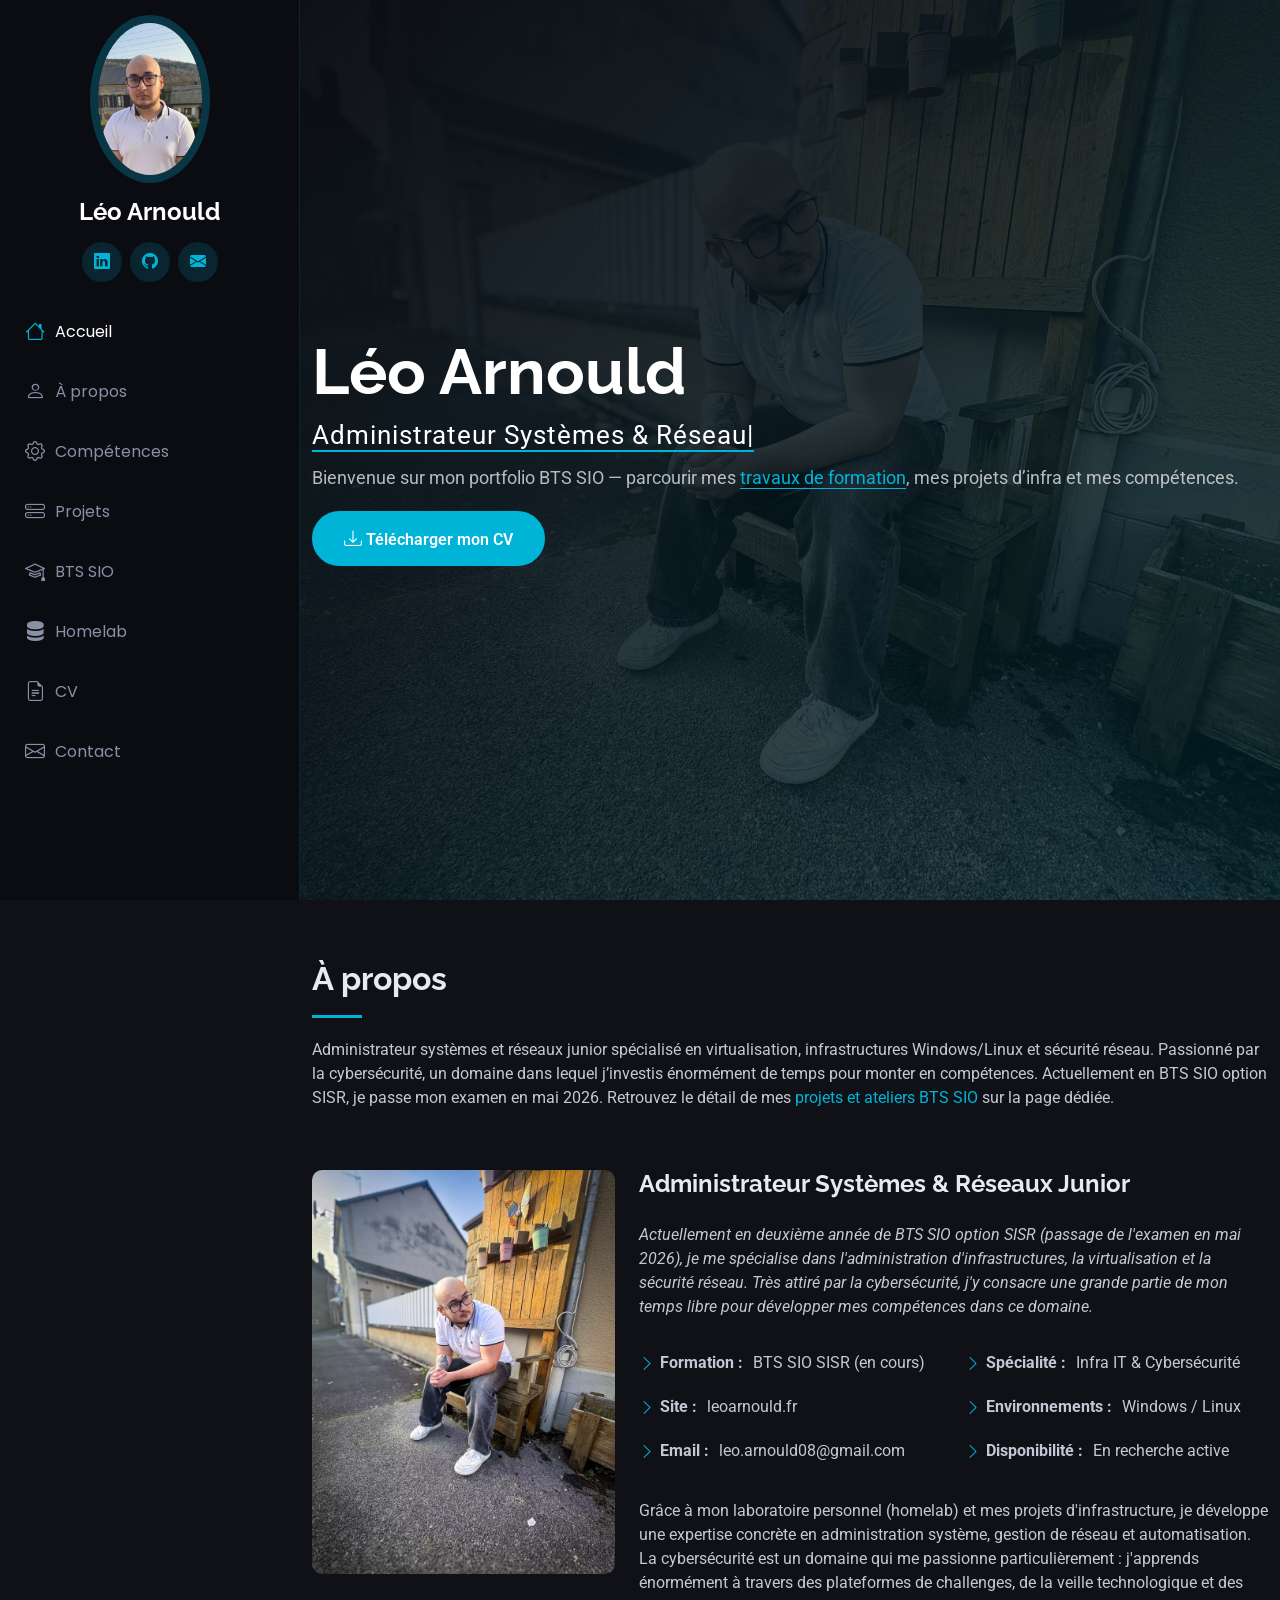
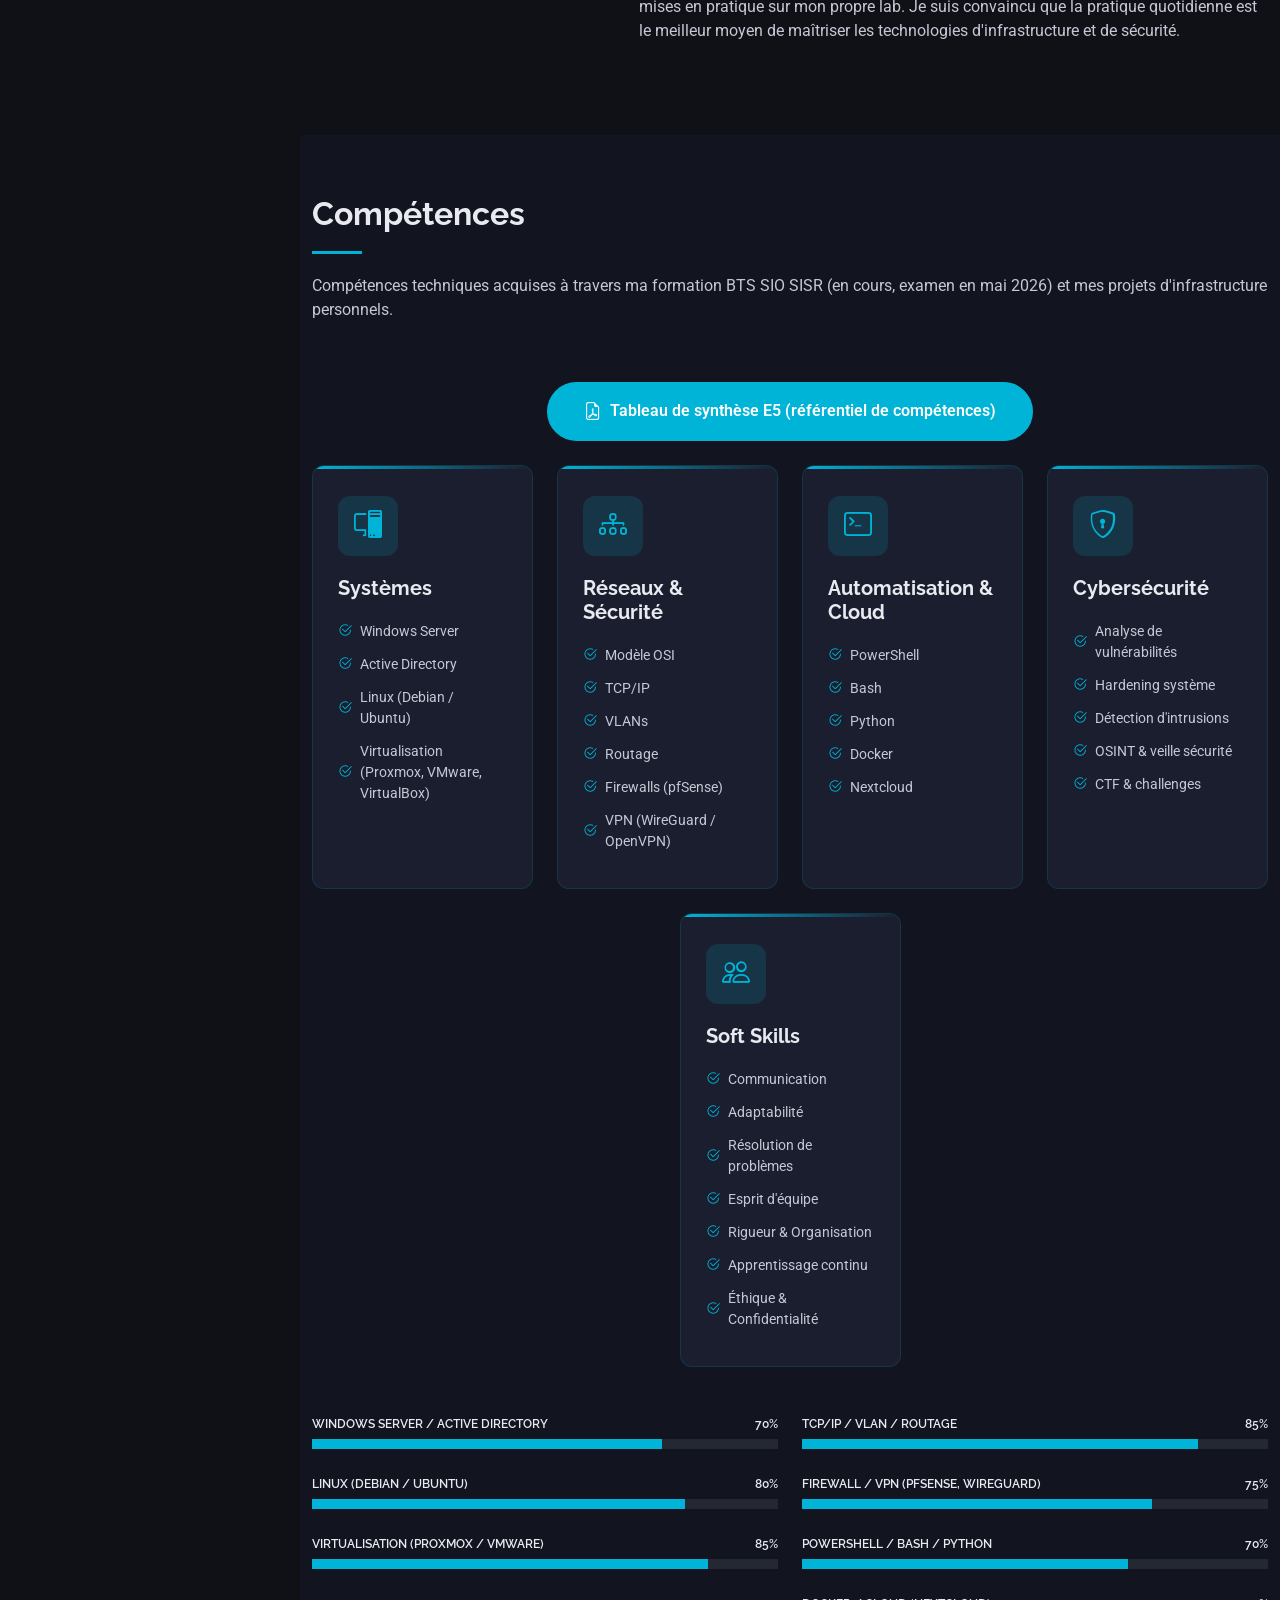
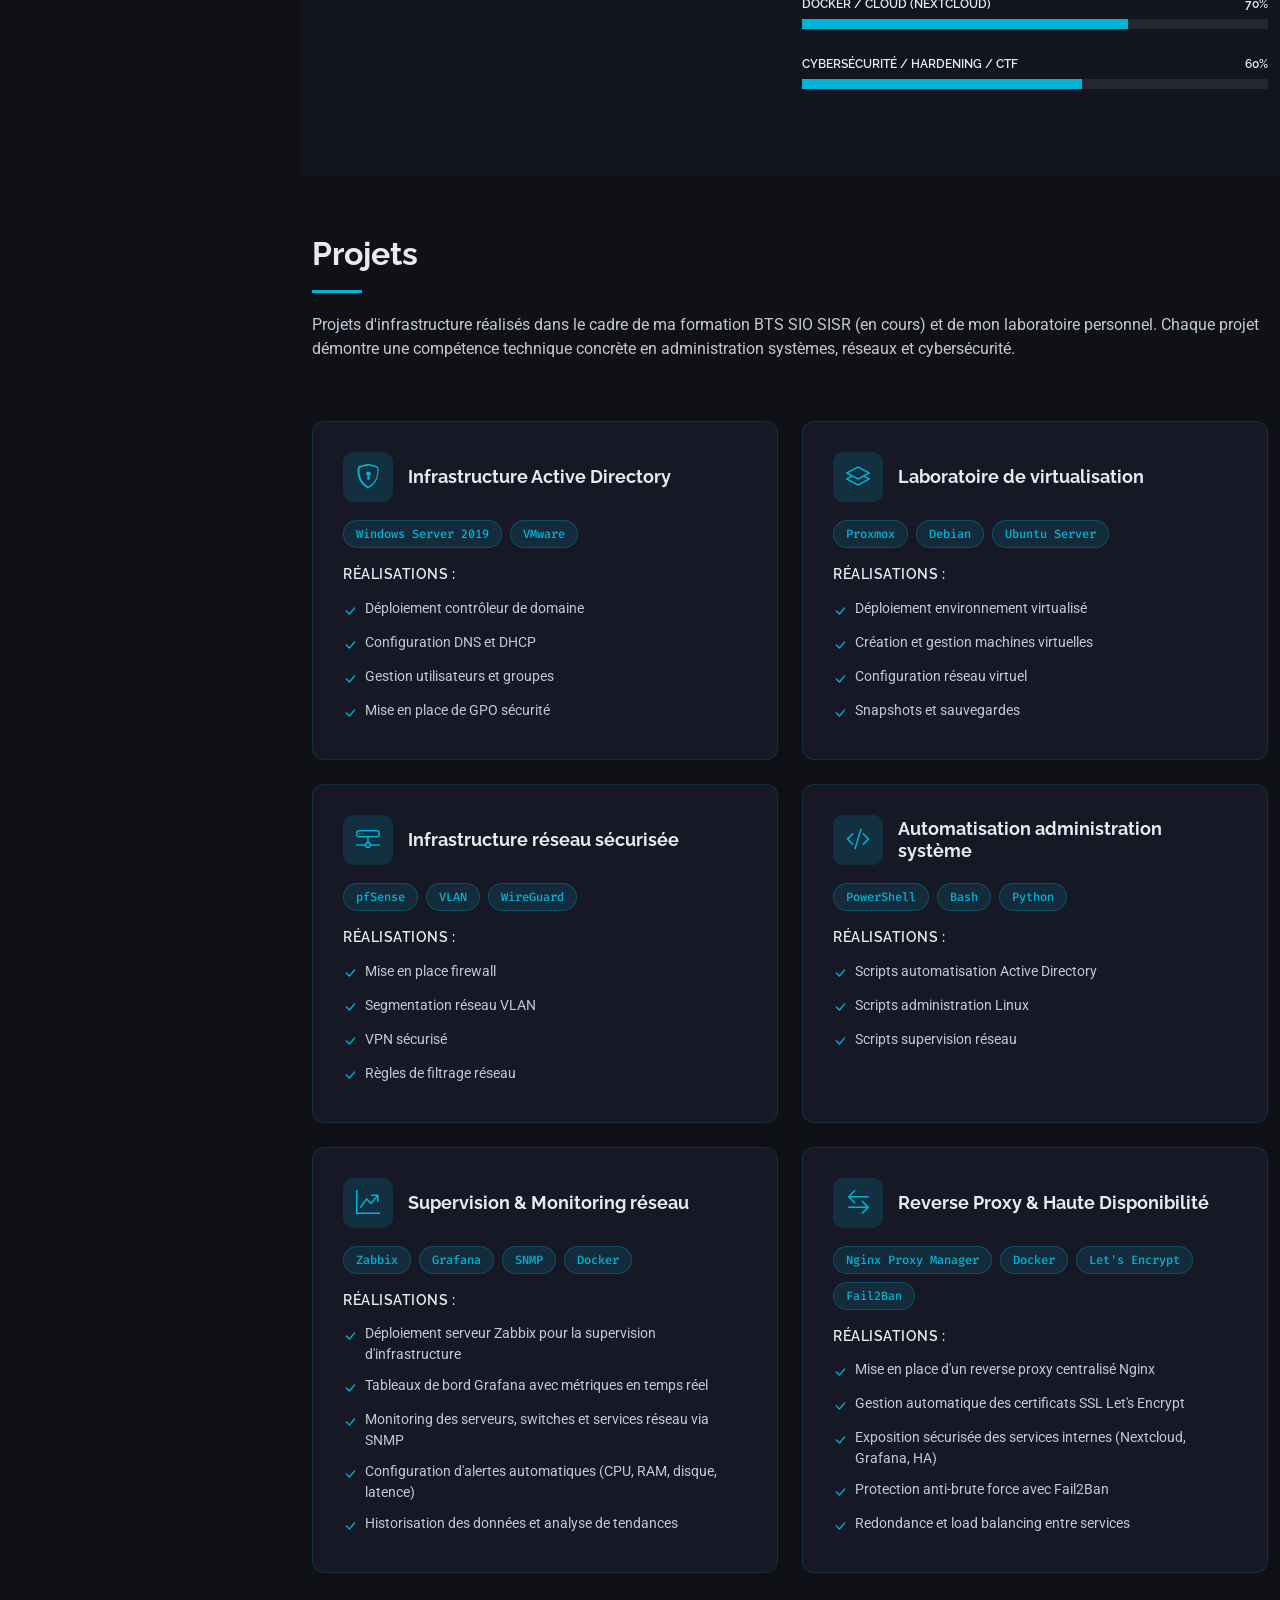
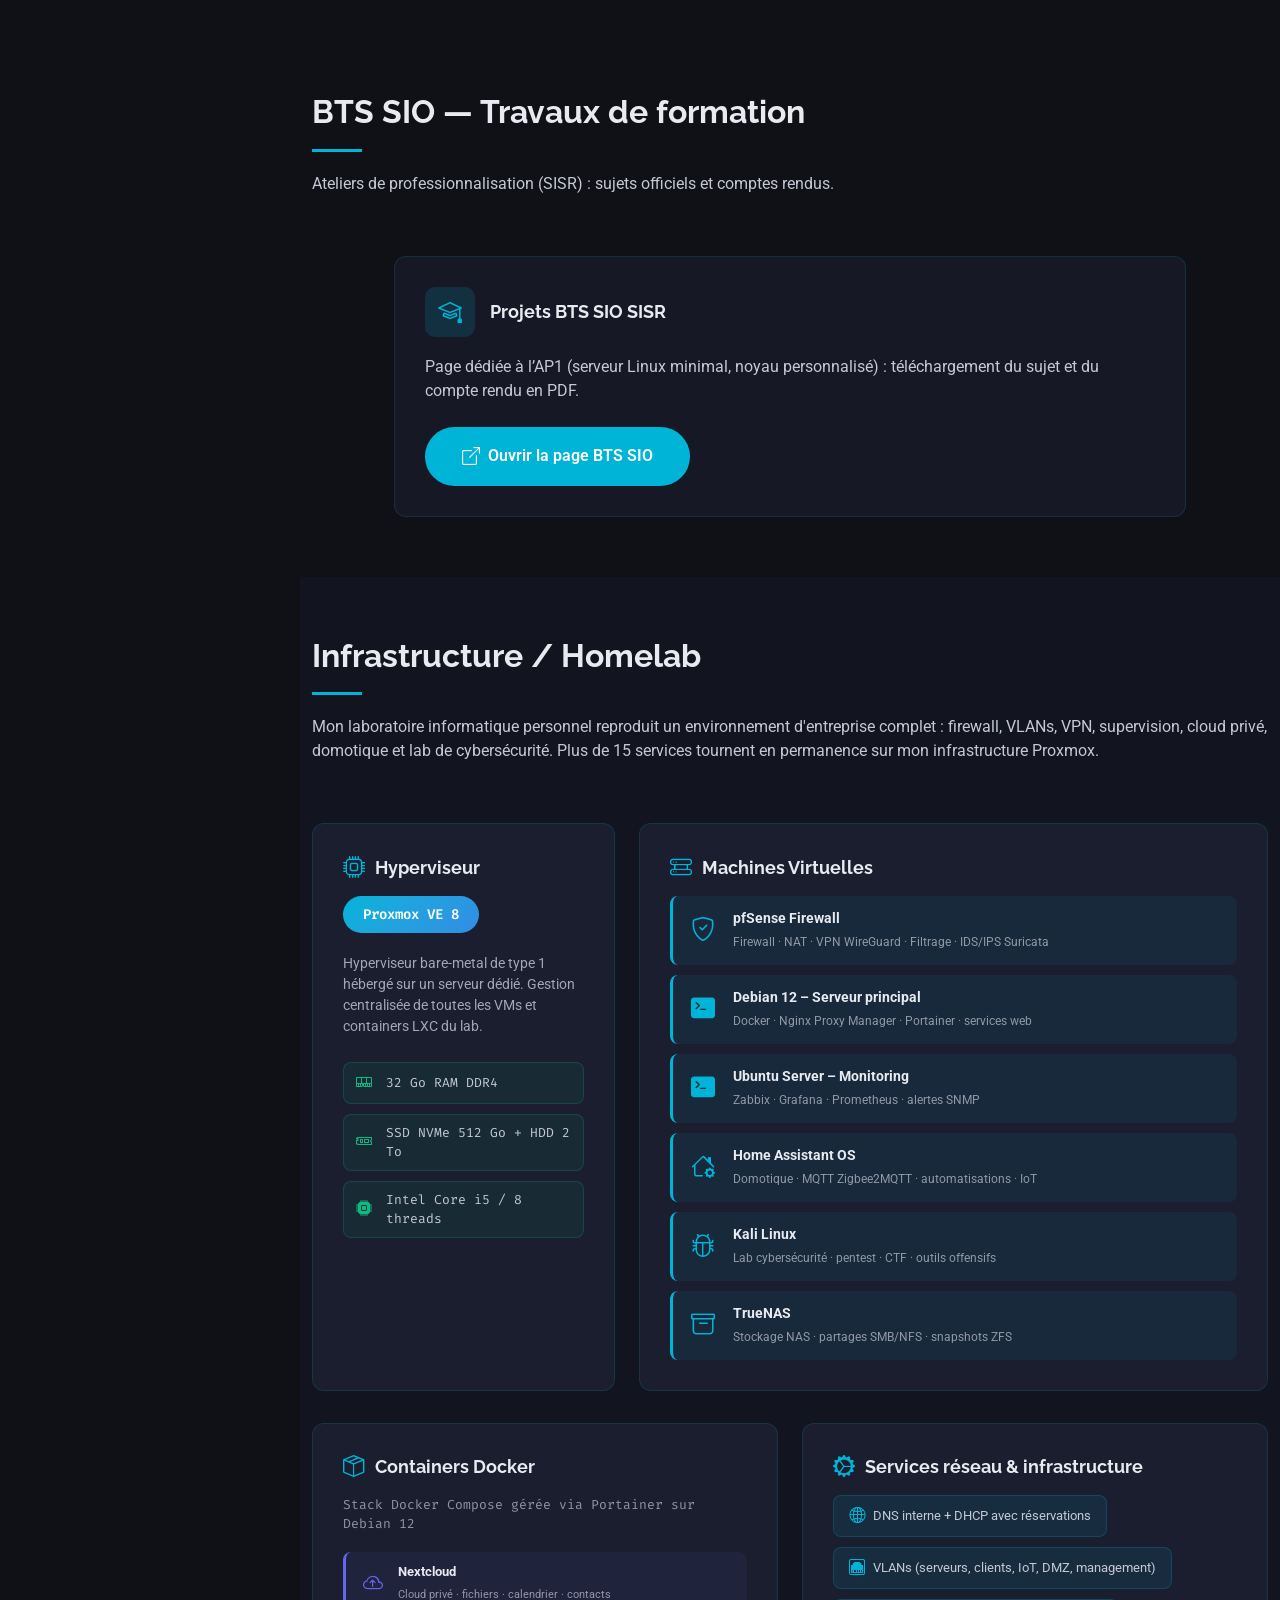
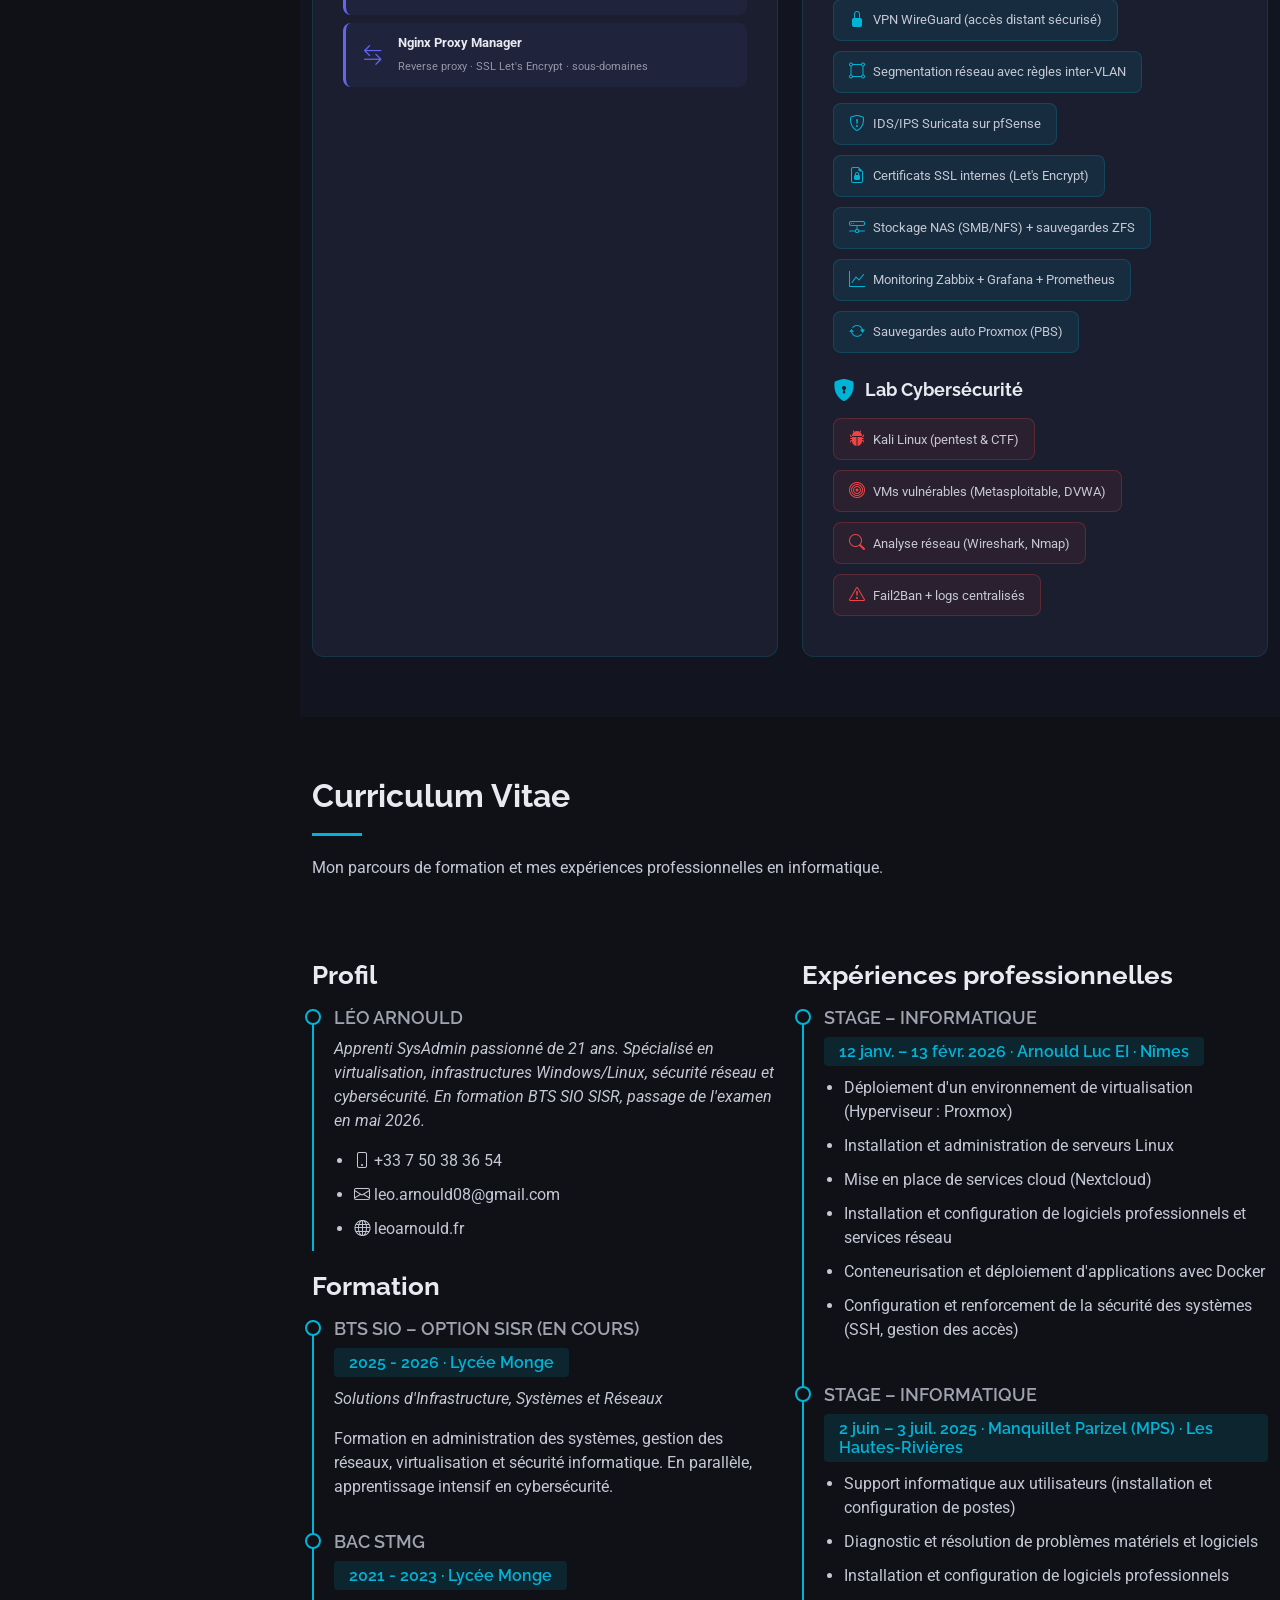
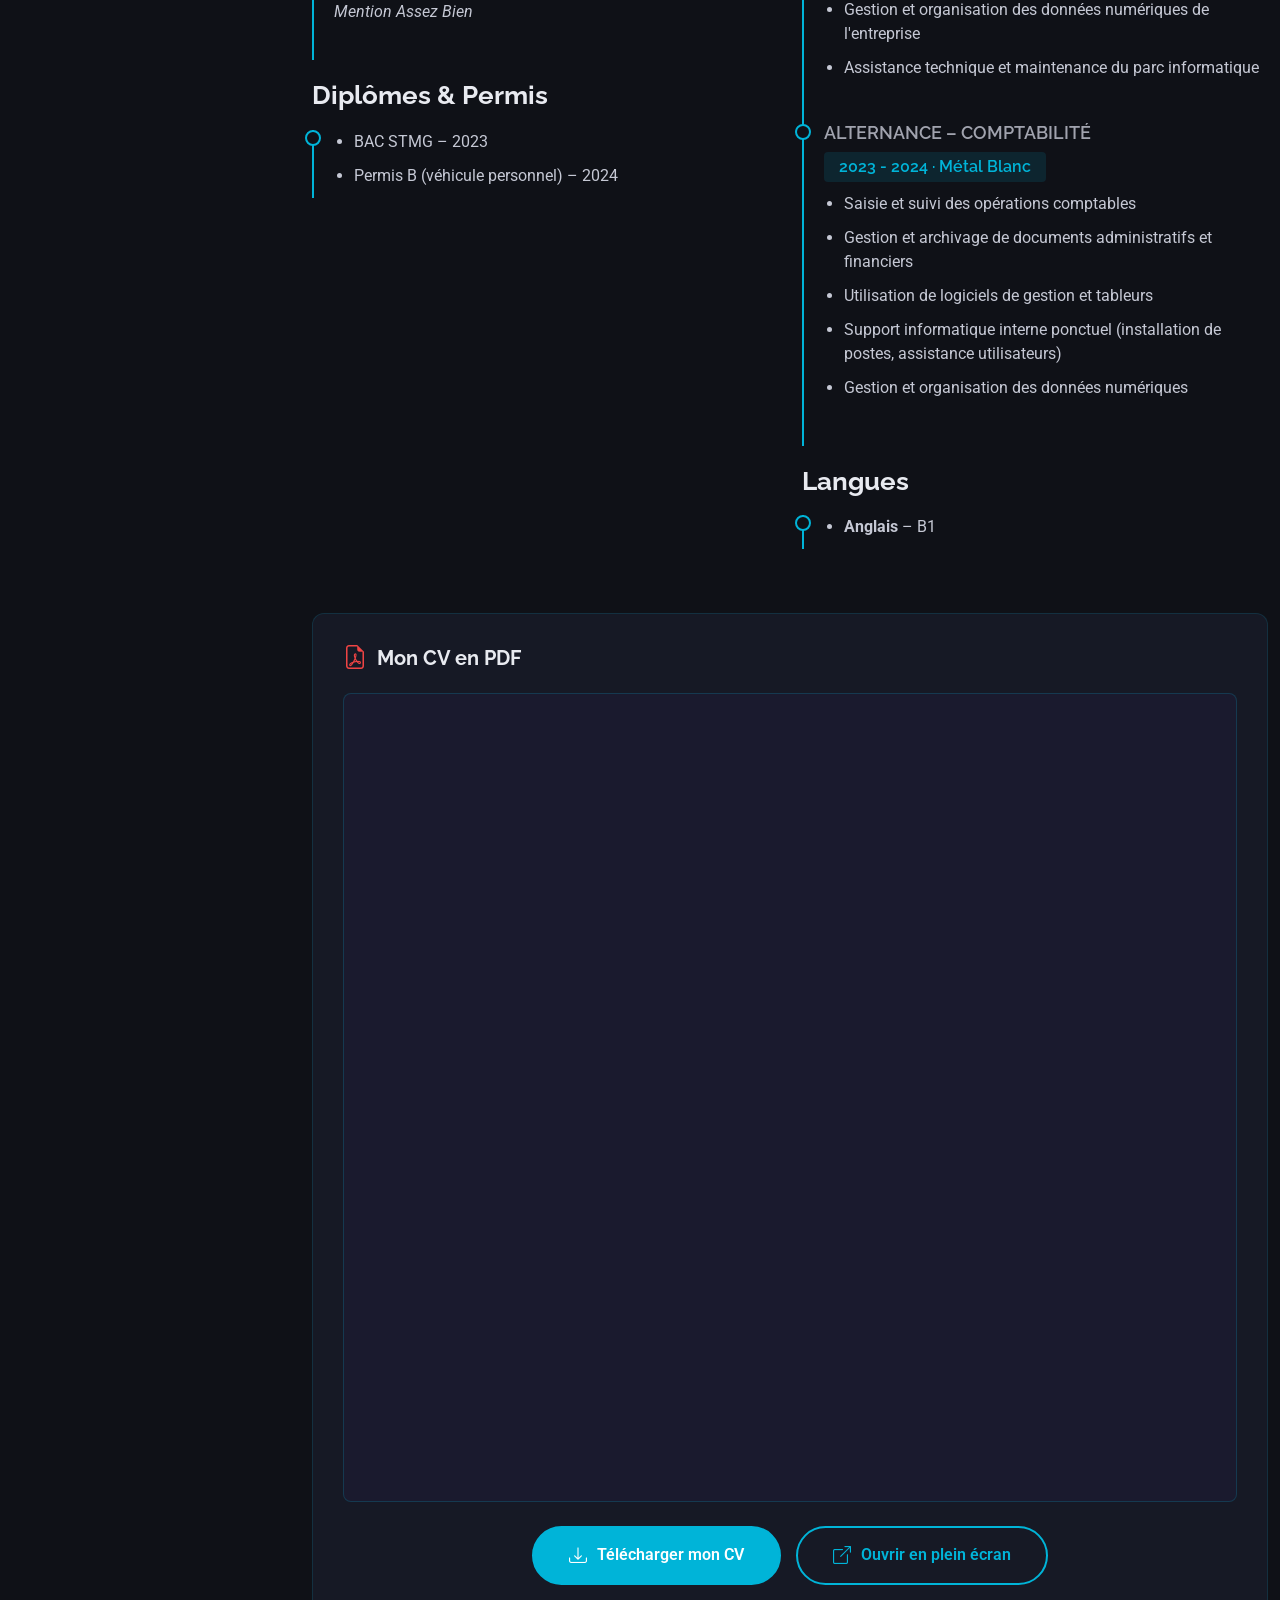
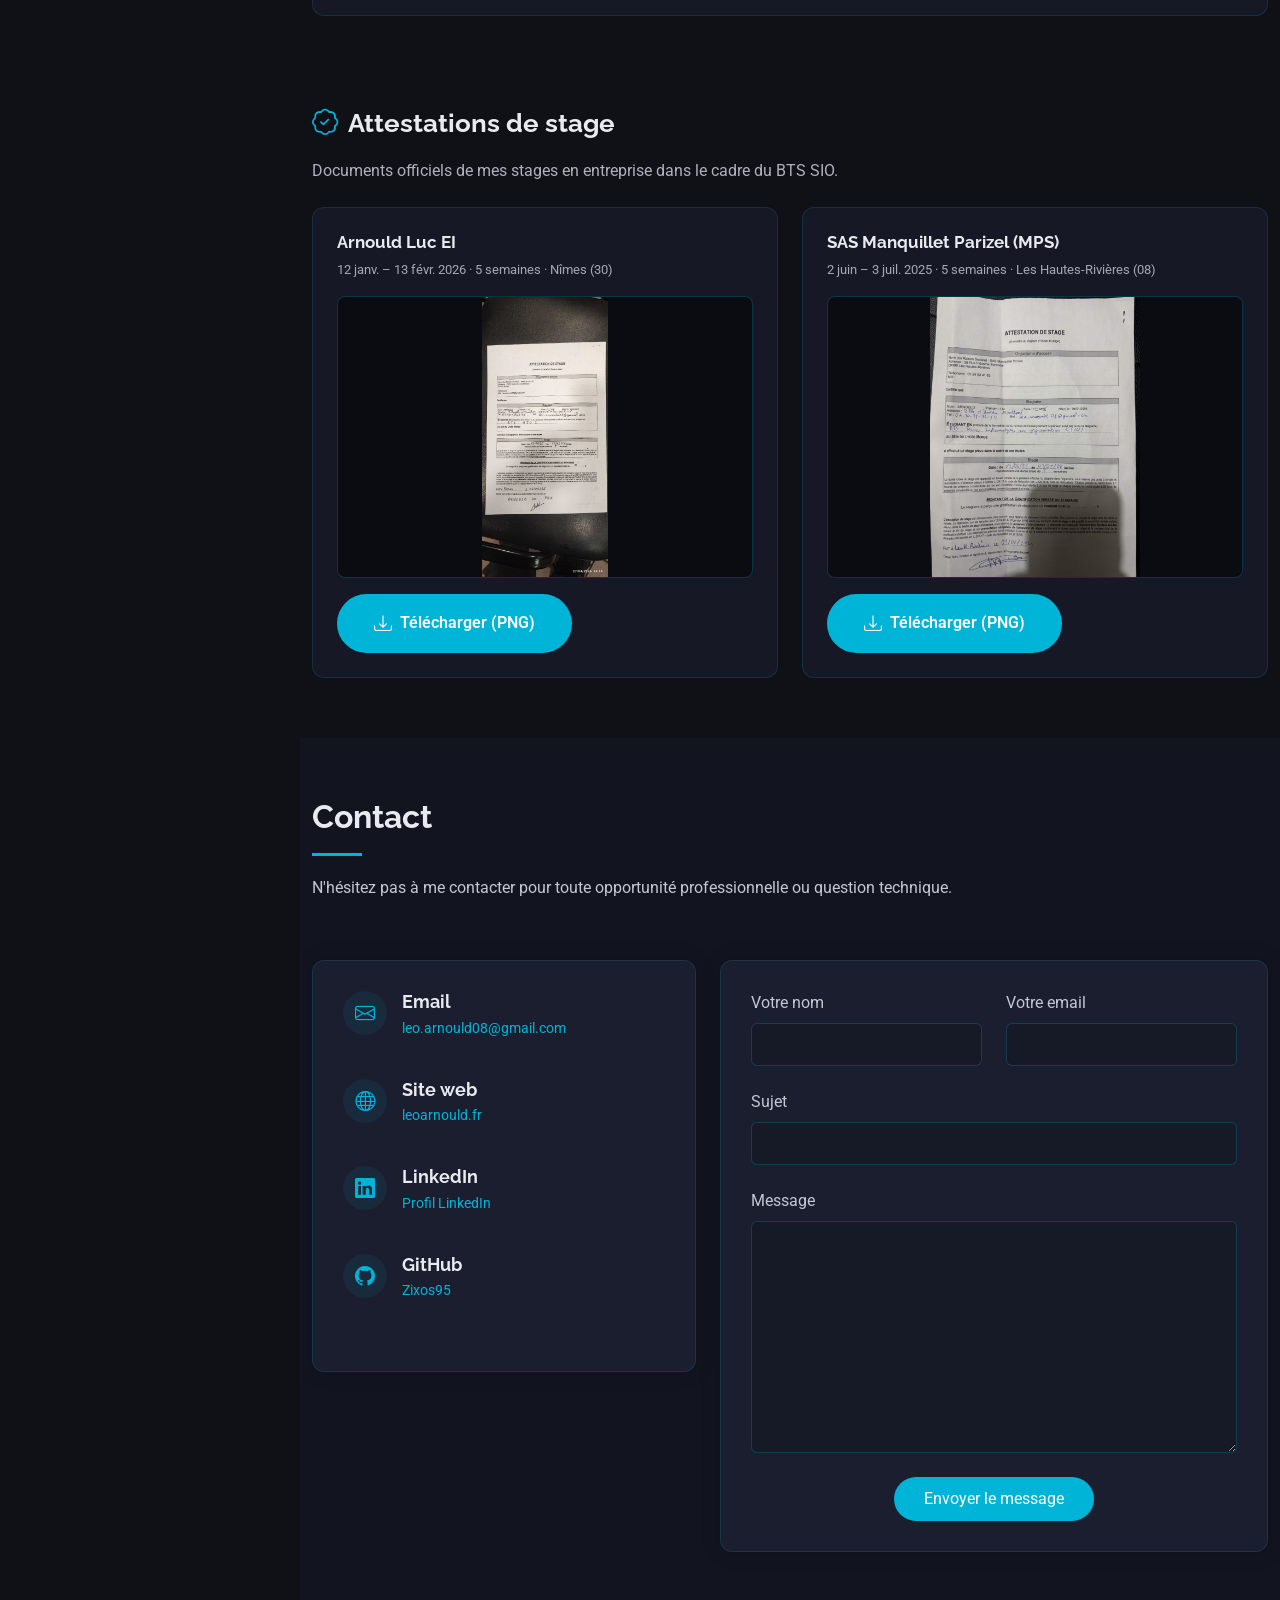
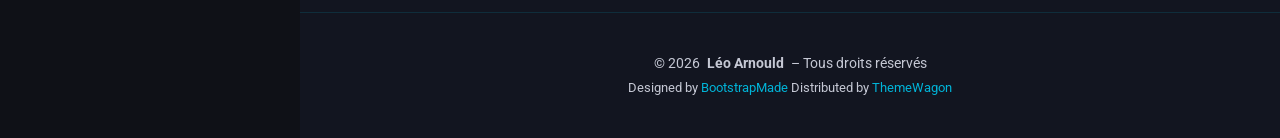
==== index.html @ 63bd1af3 "CV: attestations de stage (PNG) + section dediee et dates precises Co-authored-by: Cursor <cursorage" ====
<!DOCTYPE html>
<html lang="fr">

<head>
  <meta charset="utf-8">
  <meta content="width=device-width, initial-scale=1.0" name="viewport">
  <title>Portfolio BTS SIO SISR | Léo Arnould — Administrateur systèmes &amp; réseaux</title>
  <meta name="description" content="Portfolio BTS SIO option SISR : projets d’infrastructure, homelab, compétences réseau, Linux, virtualisation et cybersécurité. Léo Arnould, futur administrateur systèmes et réseaux — CV et tableau E5.">
  <meta name="robots" content="index, follow, max-image-preview:large, max-snippet:-1, max-video-preview:-1">
  <meta name="author" content="Léo Arnould">
  <meta name="theme-color" content="#0a0c12">

  <link rel="canonical" href="https://leoarnould.fr/">
  <link rel="alternate" hreflang="fr" href="https://leoarnould.fr/">
  <link rel="alternate" hreflang="x-default" href="https://leoarnould.fr/">

  <meta property="og:type" content="website">
  <meta property="og:site_name" content="Portfolio Léo Arnould — BTS SIO SISR">
  <meta property="og:locale" content="fr_FR">
  <meta property="og:url" content="https://leoarnould.fr/">
  <meta property="og:title" content="Portfolio BTS SIO SISR | Léo Arnould — SysAdmin &amp; réseaux">
  <meta property="og:description" content="Portfolio professionnel BTS SIO SISR : infrastructures, virtualisation Proxmox, réseaux, sécurité et projets documentés. Tableau de synthèse E5 et travaux de formation.">
  <meta property="og:image" content="https://leoarnould.fr/assets/img/my-profile-img.jpg">
  <meta property="og:image:alt" content="Léo Arnould — portfolio BTS SIO SISR, administrateur systèmes et réseaux">
  <meta name="twitter:card" content="summary_large_image">
  <meta name="twitter:title" content="Portfolio BTS SIO SISR | Léo Arnould">
  <meta name="twitter:description" content="Portfolio BTS SIO SISR : infrastructures, réseaux, Linux, virtualisation et cybersécurité. Projets et compétences.">
  <meta name="twitter:image" content="https://leoarnould.fr/assets/img/my-profile-img.jpg">

  <script type="application/ld+json">
  {"@context":"https://schema.org","@graph":[
    {"@type":"WebSite","@id":"https://leoarnould.fr/#website","url":"https://leoarnould.fr/","name":"Portfolio Léo Arnould — BTS SIO SISR","description":"Portfolio professionnel BTS SIO option SISR : administrateur systèmes et réseaux, projets d’infrastructure, homelab et compétences.","inLanguage":"fr-FR","publisher":{"@id":"https://leoarnould.fr/#person"}},
    {"@type":"Person","@id":"https://leoarnould.fr/#person","name":"Léo Arnould","givenName":"Léo","familyName":"Arnould","url":"https://leoarnould.fr/","image":{"@type":"ImageObject","url":"https://leoarnould.fr/assets/img/my-profile-img.jpg"},"jobTitle":"Administrateur systèmes et réseaux","email":"leo.arnould08@gmail.com","sameAs":["https://github.com/Zixos95"],"alumniOf":{"@type":"EducationalOrganization","name":"BTS SIO option SISR — Lycée Monge"},"knowsAbout":["BTS SIO SISR","Administration Windows Server et Active Directory","Linux Debian Ubuntu","Virtualisation Proxmox VMware","Réseaux TCP/IP VLAN routage","Pare-feu pfSense VPN","Cybersécurité et durcissement","Supervision Zabbix Grafana","Docker et automatisation"],"description":"Étudiant en BTS SIO option SISR, spécialisé en infrastructures, virtualisation, réseaux et cybersécurité."},
    {"@type":"WebPage","@id":"https://leoarnould.fr/#webpage","url":"https://leoarnould.fr/","name":"Portfolio BTS SIO SISR — Léo Arnould","isPartOf":{"@id":"https://leoarnould.fr/#website"},"about":{"@id":"https://leoarnould.fr/#person"},"primaryImageOfPage":{"@type":"ImageObject","url":"https://leoarnould.fr/assets/img/my-profile-img.jpg"},"inLanguage":"fr-FR","description":"Page d’accueil du portfolio : compétences, projets BTS SIO, homelab et contact."}
  ]}
  </script>

  <link href="assets/img/my-profile-img.jpg" rel="icon">
  <link href="assets/img/my-profile-img.jpg" rel="apple-touch-icon">

  <link href="https://fonts.googleapis.com" rel="preconnect">
  <link href="https://fonts.gstatic.com" rel="preconnect" crossorigin>
  <link href="https://fonts.googleapis.com/css2?family=Roboto:ital,wght@0,100;0,300;0,400;0,500;0,700;0,900;1,100;1,300;1,400;1,500;1,700;1,900&family=Poppins:ital,wght@0,100;0,200;0,300;0,400;0,500;0,600;0,700;0,800;0,900;1,100;1,200;1,300;1,400;1,500;1,600;1,700;1,800;1,900&family=Raleway:ital,wght@0,100;0,200;0,300;0,400;0,500;0,600;0,700;0,800;0,900;1,100;1,200;1,300;1,400;1,500;1,600;1,700;1,800;1,900&family=Fira+Code:wght@400;500;600&display=swap" rel="stylesheet">

  <link href="assets/vendor/bootstrap/css/bootstrap.min.css" rel="stylesheet">
  <link href="assets/vendor/bootstrap-icons/bootstrap-icons.css" rel="stylesheet">
  <link href="assets/vendor/aos/aos.css" rel="stylesheet">
  <link href="assets/vendor/glightbox/css/glightbox.min.css" rel="stylesheet">
  <link href="assets/vendor/swiper/swiper-bundle.min.css" rel="stylesheet">

  <link href="assets/css/main.css" rel="stylesheet">

  </head>

<body class="index-page">

  <header id="header" class="header dark-background d-flex flex-column">
    <i class="header-toggle d-xl-none bi bi-list"></i>

    <div class="profile-img">
      <img src="assets/img/my-profile-img.jpg" alt="Photo de Léo Arnould" class="img-fluid rounded-circle">
    </div>

    <a href="index.html" class="logo d-flex align-items-center justify-content-center">
      <h1 class="sitename">Léo Arnould</h1>
    </a>

    <div class="social-links text-center">
      <a href="https://linkedin.com/" target="_blank" class="linkedin" aria-label="LinkedIn"><i class="bi bi-linkedin"></i></a>
      <a href="https://github.com/Zixos95" target="_blank" class="github" aria-label="GitHub"><i class="bi bi-github"></i></a>
      <a href="mailto:leo.arnould08@gmail.com" class="email" aria-label="Email"><i class="bi bi-envelope-fill"></i></a>
    </div>

    <nav id="navmenu" class="navmenu">
      <ul>
        <li><a href="#hero" class="active"><i class="bi bi-house navicon"></i>Accueil</a></li>
        <li><a href="#about"><i class="bi bi-person navicon"></i> À propos</a></li>
        <li><a href="#skills"><i class="bi bi-gear navicon"></i> Compétences</a></li>
        <li><a href="#projects"><i class="bi bi-hdd-stack navicon"></i> Projets</a></li>
        <li><a href="bts-sio.html"><i class="bi bi-mortarboard navicon"></i> BTS SIO</a></li>
        <li><a href="#homelab"><i class="bi bi-server navicon"></i> Homelab</a></li>
        <li><a href="#resume"><i class="bi bi-file-earmark-text navicon"></i> CV</a></li>
        <li><a href="#contact"><i class="bi bi-envelope navicon"></i> Contact</a></li>
      </ul>
    </nav>

  </header>

  <main class="main">

    <section id="hero" class="hero section dark-background">

      <img src="assets/img/hero-bg.webp" alt="" decoding="async" fetchpriority="high" data-aos="fade-in" class="">

      <div class="container" data-aos="fade-up" data-aos-delay="100">
        <h1>Léo Arnould</h1>
        <p><span class="typed" data-typed-items="Administrateur Systèmes & Réseaux, Virtualisation & Infrastructure, Sécurité Réseau & Cybersécurité, Passionné d'Infrastructure IT">Administrateur Systèmes & Réseaux</span><span class="typed-cursor typed-cursor--blink" aria-hidden="true"></span></p>
        <p class="hero-welcome" style="font-size: 1.1rem; color: rgba(255,255,255,0.7); margin-top: 10px;">Bienvenue sur mon portfolio BTS SIO — parcourir mes <a href="bts-sio.html">travaux de formation</a>, mes projets d’infra et mes compétences.</p>
        <a href="assets/CV_Leo_Arnould.pdf" download class="btn-download-cv" style="display: inline-block; margin-top: 20px; padding: 12px 30px; background-color: #00b4d8; color: #fff; text-decoration: none; border-radius: 50px; font-weight: 600; font-size: 1rem; transition: background 0.3s;">
          <i class="bi bi-download"></i> Télécharger mon CV
        </a>
      </div>

    </section><section id="about" class="about section">

      <div class="container section-title" data-aos="fade-up">
        <h2>À propos</h2>
        <p>Administrateur systèmes et réseaux junior spécialisé en virtualisation, infrastructures Windows/Linux et sécurité réseau. Passionné par la cybersécurité, un domaine dans lequel j’investis énormément de temps pour monter en compétences. Actuellement en BTS SIO option SISR, je passe mon examen en mai 2026. Retrouvez le détail de mes <a href="bts-sio.html">projets et ateliers BTS SIO</a> sur la page dédiée.</p>
      </div><div class="container" data-aos="fade-up" data-aos-delay="100">

        <div class="row gy-4 justify-content-center">
          <div class="col-lg-4">
            <img src="assets/img/about-photo.webp" class="img-fluid" alt="Léo Arnould" style="border-radius: 10px;">
          </div>
          <div class="col-lg-8 content">
            <h2>Administrateur Systèmes &amp; Réseaux Junior</h2>
            <p class="fst-italic py-3">
              Actuellement en deuxième année de BTS SIO option SISR (passage de l'examen en mai 2026), je me spécialise dans l'administration d'infrastructures, la virtualisation et la sécurité réseau. Très attiré par la cybersécurité, j'y consacre une grande partie de mon temps libre pour développer mes compétences dans ce domaine.
            </p>
            <div class="row">
              <div class="col-lg-6">
                <ul>
                  <li><i class="bi bi-chevron-right"></i> <strong>Formation :</strong> <span>BTS SIO SISR (en cours)</span></li>
                  <li><i class="bi bi-chevron-right"></i> <strong>Site :</strong> <span>leoarnould.fr</span></li>
                  <li><i class="bi bi-chevron-right"></i> <strong>Email :</strong> <span>leo.arnould08@gmail.com</span></li>
                </ul>
              </div>
              <div class="col-lg-6">
                <ul>
                  <li><i class="bi bi-chevron-right"></i> <strong>Spécialité :</strong> <span>Infra IT & Cybersécurité</span></li>
                  <li><i class="bi bi-chevron-right"></i> <strong>Environnements :</strong> <span>Windows / Linux</span></li>
                  <li><i class="bi bi-chevron-right"></i> <strong>Disponibilité :</strong> <span>En recherche active</span></li>
                </ul>
              </div>
            </div>
            <p class="py-3">
              Grâce à mon laboratoire personnel (homelab) et mes projets d'infrastructure, je développe une expertise concrète en administration système, gestion de réseau et automatisation. La cybersécurité est un domaine qui me passionne particulièrement : j'apprends énormément à travers des plateformes de challenges, de la veille technologique et des mises en pratique sur mon propre lab. Je suis convaincu que la pratique quotidienne est le meilleur moyen de maîtriser les technologies d'infrastructure et de sécurité.
            </p>
          </div>
        </div>

      </div>

    </section><section id="skills" class="skills section light-background">

      <div class="container section-title" data-aos="fade-up">
        <h2>Compétences</h2>
        <p>Compétences techniques acquises à travers ma formation BTS SIO SISR (en cours, examen en mai 2026) et mes projets d'infrastructure personnels.</p>
      </div>
      <div class="container text-center mb-4" data-aos="fade-up" data-aos-delay="50">
        <a href="assets/docs/tableau-synthese-e5.pdf" target="_blank" rel="noopener noreferrer" class="btn-download-cv" style="display: inline-flex; align-items: center; gap: 8px;">
          <i class="bi bi-file-earmark-pdf"></i> Tableau de synthèse E5 (référentiel de compétences)
        </a>
      </div>
      <div class="container" data-aos="fade-up" data-aos-delay="100">

        <div class="row gy-4 justify-content-center">

          <div class="col-lg-3 col-md-6" data-aos="fade-up" data-aos-delay="100">
            <div class="skill-card">
              <div class="skill-card-icon">
                <i class="bi bi-pc-display"></i>
              </div>
              <h4>Systèmes</h4>
              <ul class="skill-list">
                <li><i class="bi bi-check2-circle"></i> Windows Server</li>
                <li><i class="bi bi-check2-circle"></i> Active Directory</li>
                <li><i class="bi bi-check2-circle"></i> Linux (Debian / Ubuntu)</li>
                <li><i class="bi bi-check2-circle"></i> Virtualisation (Proxmox, VMware, VirtualBox)</li>
              </ul>
            </div>
          </div>

          <div class="col-lg-3 col-md-6" data-aos="fade-up" data-aos-delay="200">
            <div class="skill-card">
              <div class="skill-card-icon">
                <i class="bi bi-diagram-3"></i>
              </div>
              <h4>Réseaux & Sécurité</h4>
              <ul class="skill-list">
                <li><i class="bi bi-check2-circle"></i> Modèle OSI</li>
                <li><i class="bi bi-check2-circle"></i> TCP/IP</li>
                <li><i class="bi bi-check2-circle"></i> VLANs</li>
                <li><i class="bi bi-check2-circle"></i> Routage</li>
                <li><i class="bi bi-check2-circle"></i> Firewalls (pfSense)</li>
                <li><i class="bi bi-check2-circle"></i> VPN (WireGuard / OpenVPN)</li>
              </ul>
            </div>
          </div>

          <div class="col-lg-3 col-md-6" data-aos="fade-up" data-aos-delay="300">
            <div class="skill-card">
              <div class="skill-card-icon">
                <i class="bi bi-terminal"></i>
              </div>
              <h4>Automatisation & Cloud</h4>
              <ul class="skill-list">
                <li><i class="bi bi-check2-circle"></i> PowerShell</li>
                <li><i class="bi bi-check2-circle"></i> Bash</li>
                <li><i class="bi bi-check2-circle"></i> Python</li>
                <li><i class="bi bi-check2-circle"></i> Docker</li>
                <li><i class="bi bi-check2-circle"></i> Nextcloud</li>
              </ul>
            </div>
          </div>

          <div class="col-lg-3 col-md-6" data-aos="fade-up" data-aos-delay="400">
            <div class="skill-card">
              <div class="skill-card-icon">
                <i class="bi bi-shield-lock"></i>
              </div>
              <h4>Cybersécurité</h4>
              <ul class="skill-list">
                <li><i class="bi bi-check2-circle"></i> Analyse de vulnérabilités</li>
                <li><i class="bi bi-check2-circle"></i> Hardening système</li>
                <li><i class="bi bi-check2-circle"></i> Détection d'intrusions</li>
                <li><i class="bi bi-check2-circle"></i> OSINT & veille sécurité</li>
                <li><i class="bi bi-check2-circle"></i> CTF & challenges</li>
              </ul>
            </div>
          </div>

          <div class="col-lg-3 col-md-6" data-aos="fade-up" data-aos-delay="500">
            <div class="skill-card">
              <div class="skill-card-icon">
                <i class="bi bi-people"></i>
              </div>
              <h4>Soft Skills</h4>
              <ul class="skill-list">
                <li><i class="bi bi-check2-circle"></i> Communication</li>
                <li><i class="bi bi-check2-circle"></i> Adaptabilité</li>
                <li><i class="bi bi-check2-circle"></i> Résolution de problèmes</li>
                <li><i class="bi bi-check2-circle"></i> Esprit d'équipe</li>
                <li><i class="bi bi-check2-circle"></i> Rigueur & Organisation</li>
                <li><i class="bi bi-check2-circle"></i> Apprentissage continu</li>
                <li><i class="bi bi-check2-circle"></i> Éthique & Confidentialité</li>
              </ul>
            </div>
          </div>

        </div>

        <div class="row skills-content skills-animation mt-5">

          <div class="col-lg-6">

            <div class="progress">
              <span class="skill"><span>Windows Server / Active Directory</span> <i class="val">70%</i></span>
              <div class="progress-bar-wrap">
                <div class="progress-bar" role="progressbar" aria-valuenow="75" aria-valuemin="0" aria-valuemax="100"></div>
              </div>
            </div><div class="progress">
              <span class="skill"><span>Linux (Debian / Ubuntu)</span> <i class="val">80%</i></span>
              <div class="progress-bar-wrap">
                <div class="progress-bar" role="progressbar" aria-valuenow="80" aria-valuemin="0" aria-valuemax="100"></div>
              </div>
            </div><div class="progress">
              <span class="skill"><span>Virtualisation (Proxmox / VMware)</span> <i class="val">85%</i></span>
              <div class="progress-bar-wrap">
                <div class="progress-bar" role="progressbar" aria-valuenow="85" aria-valuemin="0" aria-valuemax="100"></div>
              </div>
            </div></div>

          <div class="col-lg-6">

            <div class="progress">
              <span class="skill"><span>TCP/IP / VLAN / Routage</span> <i class="val">85%</i></span>
              <div class="progress-bar-wrap">
                <div class="progress-bar" role="progressbar" aria-valuenow="85" aria-valuemin="0" aria-valuemax="100"></div>
              </div>
            </div><div class="progress">
              <span class="skill"><span>Firewall / VPN (pfSense, WireGuard)</span> <i class="val">75%</i></span>
              <div class="progress-bar-wrap">
                <div class="progress-bar" role="progressbar" aria-valuenow="75" aria-valuemin="0" aria-valuemax="100"></div>
              </div>
            </div>            <div class="progress">
              <span class="skill"><span>PowerShell / Bash / Python</span> <i class="val">70%</i></span>
              <div class="progress-bar-wrap">
                <div class="progress-bar" role="progressbar" aria-valuenow="70" aria-valuemin="0" aria-valuemax="100"></div>
              </div>
            </div><div class="progress">
              <span class="skill"><span>Docker / Cloud (Nextcloud)</span> <i class="val">70%</i></span>
              <div class="progress-bar-wrap">
                <div class="progress-bar" role="progressbar" aria-valuenow="70" aria-valuemin="0" aria-valuemax="100"></div>
              </div>
            </div><div class="progress">
              <span class="skill"><span>Cybersécurité / Hardening / CTF</span> <i class="val">60%</i></span>
              <div class="progress-bar-wrap">
                <div class="progress-bar" role="progressbar" aria-valuenow="60" aria-valuemin="0" aria-valuemax="100"></div>
              </div>
            </div></div>

        </div>

      </div>

    </section><section id="projects" class="projects section">

      <div class="container section-title" data-aos="fade-up">
        <h2>Projets</h2>
        <p>Projets d'infrastructure réalisés dans le cadre de ma formation BTS SIO SISR (en cours) et de mon laboratoire personnel. Chaque projet démontre une compétence technique concrète en administration systèmes, réseaux et cybersécurité.</p>
      </div><div class="container">

        <div class="row gy-4">

          <div class="col-lg-6" data-aos="fade-up" data-aos-delay="100">
            <div class="project-card">
              <div class="project-card-header">
                <div class="project-icon">
                  <i class="bi bi-shield-lock"></i>
                </div>
                <h3>Infrastructure Active Directory</h3>
              </div>
              <div class="project-tech-badges">
                <span class="badge-tech">Windows Server 2019</span>
                <span class="badge-tech">VMware</span>
              </div>
              <h5>Réalisations :</h5>
              <ul class="project-list">
                <li><i class="bi bi-check-lg"></i> Déploiement contrôleur de domaine</li>
                <li><i class="bi bi-check-lg"></i> Configuration DNS et DHCP</li>
                <li><i class="bi bi-check-lg"></i> Gestion utilisateurs et groupes</li>
                <li><i class="bi bi-check-lg"></i> Mise en place de GPO sécurité</li>
              </ul>
            </div>
          </div><div class="col-lg-6" data-aos="fade-up" data-aos-delay="200">
            <div class="project-card">
              <div class="project-card-header">
                <div class="project-icon">
                  <i class="bi bi-layers"></i>
                </div>
                <h3>Laboratoire de virtualisation</h3>
              </div>
              <div class="project-tech-badges">
                <span class="badge-tech">Proxmox</span>
                <span class="badge-tech">Debian</span>
                <span class="badge-tech">Ubuntu Server</span>
              </div>
              <h5>Réalisations :</h5>
              <ul class="project-list">
                <li><i class="bi bi-check-lg"></i> Déploiement environnement virtualisé</li>
                <li><i class="bi bi-check-lg"></i> Création et gestion machines virtuelles</li>
                <li><i class="bi bi-check-lg"></i> Configuration réseau virtuel</li>
                <li><i class="bi bi-check-lg"></i> Snapshots et sauvegardes</li>
              </ul>
            </div>
          </div><div class="col-lg-6" data-aos="fade-up" data-aos-delay="300">
            <div class="project-card">
              <div class="project-card-header">
                <div class="project-icon">
                  <i class="bi bi-hdd-network"></i>
                </div>
                <h3>Infrastructure réseau sécurisée</h3>
              </div>
              <div class="project-tech-badges">
                <span class="badge-tech">pfSense</span>
                <span class="badge-tech">VLAN</span>
                <span class="badge-tech">WireGuard</span>
              </div>
              <h5>Réalisations :</h5>
              <ul class="project-list">
                <li><i class="bi bi-check-lg"></i> Mise en place firewall</li>
                <li><i class="bi bi-check-lg"></i> Segmentation réseau VLAN</li>
                <li><i class="bi bi-check-lg"></i> VPN sécurisé</li>
                <li><i class="bi bi-check-lg"></i> Règles de filtrage réseau</li>
              </ul>
            </div>
          </div><div class="col-lg-6" data-aos="fade-up" data-aos-delay="400">
            <div class="project-card">
              <div class="project-card-header">
                <div class="project-icon">
                  <i class="bi bi-code-slash"></i>
                </div>
                <h3>Automatisation administration système</h3>
              </div>
              <div class="project-tech-badges">
                <span class="badge-tech">PowerShell</span>
                <span class="badge-tech">Bash</span>
                <span class="badge-tech">Python</span>
              </div>
              <h5>Réalisations :</h5>
              <ul class="project-list">
                <li><i class="bi bi-check-lg"></i> Scripts automatisation Active Directory</li>
                <li><i class="bi bi-check-lg"></i> Scripts administration Linux</li>
                <li><i class="bi bi-check-lg"></i> Scripts supervision réseau</li>
              </ul>
            </div>
          </div><div class="col-lg-6" data-aos="fade-up" data-aos-delay="300">
            <div class="project-card">
              <div class="project-card-header">
                <div class="project-icon">
                  <i class="bi bi-graph-up-arrow"></i>
                </div>
                <h3>Supervision & Monitoring réseau</h3>
              </div>
              <div class="project-tech-badges">
                <span class="badge-tech">Zabbix</span>
                <span class="badge-tech">Grafana</span>
                <span class="badge-tech">SNMP</span>
                <span class="badge-tech">Docker</span>
              </div>
              <h5>Réalisations :</h5>
              <ul class="project-list">
                <li><i class="bi bi-check-lg"></i> Déploiement serveur Zabbix pour la supervision d'infrastructure</li>
                <li><i class="bi bi-check-lg"></i> Tableaux de bord Grafana avec métriques en temps réel</li>
                <li><i class="bi bi-check-lg"></i> Monitoring des serveurs, switches et services réseau via SNMP</li>
                <li><i class="bi bi-check-lg"></i> Configuration d'alertes automatiques (CPU, RAM, disque, latence)</li>
                <li><i class="bi bi-check-lg"></i> Historisation des données et analyse de tendances</li>
              </ul>
            </div>
          </div><div class="col-lg-6" data-aos="fade-up" data-aos-delay="400">
            <div class="project-card">
              <div class="project-card-header">
                <div class="project-icon">
                  <i class="bi bi-arrow-left-right"></i>
                </div>
                <h3>Reverse Proxy & Haute Disponibilité</h3>
              </div>
              <div class="project-tech-badges">
                <span class="badge-tech">Nginx Proxy Manager</span>
                <span class="badge-tech">Docker</span>
                <span class="badge-tech">Let's Encrypt</span>
                <span class="badge-tech">Fail2Ban</span>
              </div>
              <h5>Réalisations :</h5>
              <ul class="project-list">
                <li><i class="bi bi-check-lg"></i> Mise en place d'un reverse proxy centralisé Nginx</li>
                <li><i class="bi bi-check-lg"></i> Gestion automatique des certificats SSL Let's Encrypt</li>
                <li><i class="bi bi-check-lg"></i> Exposition sécurisée des services internes (Nextcloud, Grafana, HA)</li>
                <li><i class="bi bi-check-lg"></i> Protection anti-brute force avec Fail2Ban</li>
                <li><i class="bi bi-check-lg"></i> Redondance et load balancing entre services</li>
              </ul>
            </div>
          </div></div>

      </div>

    </section><section id="bts-sio" class="bts-sio section">

      <div class="container section-title" data-aos="fade-up">
        <h2>BTS SIO — Travaux de formation</h2>
        <p>Ateliers de professionnalisation (SISR) : sujets officiels et comptes rendus.</p>
      </div>
      <div class="container" data-aos="fade-up" data-aos-delay="100">
        <div class="row justify-content-center">
          <div class="col-lg-10">
            <div class="project-card">
              <div class="project-card-header">
                <div class="project-icon">
                  <i class="bi bi-mortarboard"></i>
                </div>
                <h3>Projets BTS SIO SISR</h3>
              </div>
              <p class="mb-4">Page dédiée à l’AP1 (serveur Linux minimal, noyau personnalisé) : téléchargement du sujet et du compte rendu en PDF.</p>
              <a href="bts-sio.html" class="btn-download-cv" style="display: inline-flex; align-items: center; gap: 8px;">
                <i class="bi bi-box-arrow-up-right"></i> Ouvrir la page BTS SIO
              </a>
            </div>
          </div>
        </div>
      </div>

    </section><section id="homelab" class="homelab section light-background">

      <div class="container section-title" data-aos="fade-up">
        <h2>Infrastructure / Homelab</h2>
        <p>Mon laboratoire informatique personnel reproduit un environnement d'entreprise complet : firewall, VLANs, VPN, supervision, cloud privé, domotique et lab de cybersécurité. Plus de 15 services tournent en permanence sur mon infrastructure Proxmox.</p>
      </div><div class="container">

        <div class="row gy-4">

          <div class="col-lg-4" data-aos="fade-up" data-aos-delay="100">
            <div class="homelab-card h-100">
              <h3><i class="bi bi-cpu"></i> Hyperviseur</h3>
              <div class="homelab-detail">
                <span class="homelab-badge-main">Proxmox VE 8</span>
                <p>Hyperviseur bare-metal de type 1 hébergé sur un serveur dédié. Gestion centralisée de toutes les VMs et containers LXC du lab.</p>
              </div>
              <div class="homelab-specs">
                <div class="homelab-spec-item">
                  <i class="bi bi-memory"></i>
                  <span>32 Go RAM DDR4</span>
                </div>
                <div class="homelab-spec-item">
                  <i class="bi bi-nvme"></i>
                  <span>SSD NVMe 512 Go + HDD 2 To</span>
                </div>
                <div class="homelab-spec-item">
                  <i class="bi bi-cpu-fill"></i>
                  <span>Intel Core i5 / 8 threads</span>
                </div>
              </div>
            </div>
          </div>

          <div class="col-lg-8" data-aos="fade-up" data-aos-delay="200">
            <div class="homelab-card h-100">
              <h3><i class="bi bi-hdd-rack"></i> Machines Virtuelles</h3>
              <div class="homelab-vm-grid">
                <div class="homelab-vm-item">
                  <i class="bi bi-shield-check"></i>
                  <div>
                    <strong>pfSense Firewall</strong>
                    <span>Firewall · NAT · VPN WireGuard · Filtrage · IDS/IPS Suricata</span>
                  </div>
                </div>
                <div class="homelab-vm-item">
                  <i class="bi bi-terminal-fill"></i>
                  <div>
                    <strong>Debian 12 – Serveur principal</strong>
                    <span>Docker · Nginx Proxy Manager · Portainer · services web</span>
                  </div>
                </div>
                <div class="homelab-vm-item">
                  <i class="bi bi-terminal-fill"></i>
                  <div>
                    <strong>Ubuntu Server – Monitoring</strong>
                    <span>Zabbix · Grafana · Prometheus · alertes SNMP</span>
                  </div>
                </div>
                <div class="homelab-vm-item">
                  <i class="bi bi-house-gear"></i>
                  <div>
                    <strong>Home Assistant OS</strong>
                    <span>Domotique · MQTT Zigbee2MQTT · automatisations · IoT</span>
                  </div>
                </div>
                <div class="homelab-vm-item">
                  <i class="bi bi-bug"></i>
                  <div>
                    <strong>Kali Linux</strong>
                    <span>Lab cybersécurité · pentest · CTF · outils offensifs</span>
                  </div>
                </div>
                <div class="homelab-vm-item">
                  <i class="bi bi-archive"></i>
                  <div>
                    <strong>TrueNAS</strong>
                    <span>Stockage NAS · partages SMB/NFS · snapshots ZFS</span>
                  </div>
                </div>
              </div>
            </div>
          </div>

        </div>

        <div class="row gy-4 mt-2">

          <div class="col-lg-6" data-aos="fade-up" data-aos-delay="100">
            <div class="homelab-card h-100">
              <h3><i class="bi bi-box-seam"></i> Containers Docker</h3>
              <p class="homelab-subtitle">Stack Docker Compose gérée via Portainer sur Debian 12</p>
              <div class="homelab-docker-grid">
                <div class="docker-item">
                  <i class="bi bi-cloud-arrow-up"></i>
                  <div>
                    <strong>Nextcloud</strong>
                    <span>Cloud privé · fichiers · calendrier · contacts</span>
                  </div>
                </div>
                <div class="docker-item">
                  <i class="bi bi-arrow-left-right"></i>
                  <div>
                    <strong>Nginx Proxy Manager</strong>
                    <span>Reverse proxy · SSL Let's Encrypt · sous-domaines</span>
                  </div>
                </div>
              </div>
            </div>
          </div>

          <div class="col-lg-6" data-aos="fade-up" data-aos-delay="200">
            <div class="homelab-card h-100">
              <h3><i class="bi bi-gear-wide-connected"></i> Services réseau & infrastructure</h3>
              <div class="homelab-services">
                <div class="homelab-service-item">
                  <i class="bi bi-globe2"></i>
                  <span>DNS interne + DHCP avec réservations</span>
                </div>
                <div class="homelab-service-item">
                  <i class="bi bi-ethernet"></i>
                  <span>VLANs (serveurs, clients, IoT, DMZ, management)</span>
                </div>
                <div class="homelab-service-item">
                  <i class="bi bi-lock-fill"></i>
                  <span>VPN WireGuard (accès distant sécurisé)</span>
                </div>
                <div class="homelab-service-item">
                  <i class="bi bi-bounding-box-circles"></i>
                  <span>Segmentation réseau avec règles inter-VLAN</span>
                </div>
                <div class="homelab-service-item">
                  <i class="bi bi-shield-exclamation"></i>
                  <span>IDS/IPS Suricata sur pfSense</span>
                </div>
                <div class="homelab-service-item">
                  <i class="bi bi-file-earmark-lock2"></i>
                  <span>Certificats SSL internes (Let's Encrypt)</span>
                </div>
                <div class="homelab-service-item">
                  <i class="bi bi-hdd-network"></i>
                  <span>Stockage NAS (SMB/NFS) + sauvegardes ZFS</span>
                </div>
                <div class="homelab-service-item">
                  <i class="bi bi-graph-up"></i>
                  <span>Monitoring Zabbix + Grafana + Prometheus</span>
                </div>
                <div class="homelab-service-item">
                  <i class="bi bi-arrow-repeat"></i>
                  <span>Sauvegardes auto Proxmox (PBS)</span>
                </div>
              </div>

              <h3 class="mt-4"><i class="bi bi-shield-lock-fill"></i> Lab Cybersécurité</h3>
              <div class="homelab-services">
                <div class="homelab-service-item homelab-service-cyber">
                  <i class="bi bi-bug-fill"></i>
                  <span>Kali Linux (pentest & CTF)</span>
                </div>
                <div class="homelab-service-item homelab-service-cyber">
                  <i class="bi bi-bullseye"></i>
                  <span>VMs vulnérables (Metasploitable, DVWA)</span>
                </div>
                <div class="homelab-service-item homelab-service-cyber">
                  <i class="bi bi-search"></i>
                  <span>Analyse réseau (Wireshark, Nmap)</span>
                </div>
                <div class="homelab-service-item homelab-service-cyber">
                  <i class="bi bi-exclamation-triangle"></i>
                  <span>Fail2Ban + logs centralisés</span>
                </div>
              </div>
            </div>
          </div>

        </div>

      </div>

    </section><section id="resume" class="resume section">

      <div class="container section-title" data-aos="fade-up">
        <h2>Curriculum Vitae</h2>
        <p>Mon parcours de formation et mes expériences professionnelles en informatique.</p>
      </div><div class="container">

        <div class="row">

          <div class="col-lg-6" data-aos="fade-up" data-aos-delay="100">
            <h3 class="resume-title">Profil</h3>

            <div class="resume-item pb-0">
              <h4>Léo Arnould</h4>
              <p><em>Apprenti SysAdmin passionné de 21 ans. Spécialisé en virtualisation, infrastructures Windows/Linux, sécurité réseau et cybersécurité. En formation BTS SIO SISR, passage de l'examen en mai 2026.</em></p>
              <ul>
                <li><i class="bi bi-phone"></i> +33 7 50 38 36 54</li>
                <li><i class="bi bi-envelope"></i> leo.arnould08@gmail.com</li>
                <li><i class="bi bi-globe"></i> leoarnould.fr</li>
              </ul>
            </div><h3 class="resume-title">Formation</h3>
            <div class="resume-item">
              <h4>BTS SIO – Option SISR (en cours)</h4>
              <h5>2025 - 2026 · Lycée Monge</h5>
              <p><em>Solutions d'Infrastructure, Systèmes et Réseaux</em></p>
              <p>Formation en administration des systèmes, gestion des réseaux, virtualisation et sécurité informatique. En parallèle, apprentissage intensif en cybersécurité.</p>
            </div><div class="resume-item">
              <h4>BAC STMG</h4>
              <h5>2021 - 2023 · Lycée Monge</h5>
              <p><em>Mention Assez Bien</em></p>
            </div><h3 class="resume-title">Diplômes & Permis</h3>
            <div class="resume-item">
              <ul>
                <li>BAC STMG – 2023</li>
                <li>Permis B (véhicule personnel) – 2024</li>
              </ul>
            </div></div>

          <div class="col-lg-6" data-aos="fade-up" data-aos-delay="200">
            <h3 class="resume-title">Expériences professionnelles</h3>

            <div class="resume-item">
              <h4>Stage – Informatique</h4>
              <h5>12 janv. – 13 févr. 2026 · Arnould Luc EI · Nîmes</h5>
              <ul>
                <li>Déploiement d'un environnement de virtualisation (Hyperviseur : Proxmox)</li>
                <li>Installation et administration de serveurs Linux</li>
                <li>Mise en place de services cloud (Nextcloud)</li>
                <li>Installation et configuration de logiciels professionnels et services réseau</li>
                <li>Conteneurisation et déploiement d'applications avec Docker</li>
                <li>Configuration et renforcement de la sécurité des systèmes (SSH, gestion des accès)</li>
              </ul>
            </div>            <div class="resume-item">
              <h4>Stage – Informatique</h4>
              <h5>2 juin – 3 juil. 2025 · Manquillet Parizel (MPS) · Les Hautes-Rivières</h5>
              <ul>
                <li>Support informatique aux utilisateurs (installation et configuration de postes)</li>
                <li>Diagnostic et résolution de problèmes matériels et logiciels</li>
                <li>Installation et configuration de logiciels professionnels</li>
                <li>Gestion et organisation des données numériques de l'entreprise</li>
                <li>Assistance technique et maintenance du parc informatique</li>
              </ul>
            </div><div class="resume-item">
              <h4>Alternance – Comptabilité</h4>
              <h5>2023 - 2024 · Métal Blanc</h5>
              <ul>
                <li>Saisie et suivi des opérations comptables</li>
                <li>Gestion et archivage de documents administratifs et financiers</li>
                <li>Utilisation de logiciels de gestion et tableurs</li>
                <li>Support informatique interne ponctuel (installation de postes, assistance utilisateurs)</li>
                <li>Gestion et organisation des données numériques</li>
              </ul>
            </div><h3 class="resume-title">Langues</h3>
            <div class="resume-item">
              <ul>
                <li><strong>Anglais</strong> – B1</li>
              </ul>
            </div></div>

        </div>

        <div class="row mt-5" data-aos="fade-up" data-aos-delay="300">
          <div class="col-12">
            <div class="cv-viewer-card">
              <h3><i class="bi bi-file-earmark-pdf"></i> Mon CV en PDF</h3>
              <div class="cv-pdf-embed">
                <iframe src="assets/CV_Leo_Arnould.pdf" width="100%" height="800px" style="border: none; border-radius: 8px;"></iframe>
              </div>
              <div class="cv-actions mt-4">
                <a href="assets/CV_Leo_Arnould.pdf" download class="btn-download-cv">
                  <i class="bi bi-download"></i> Télécharger mon CV
                </a>
                <a href="assets/CV_Leo_Arnould.pdf" target="_blank" class="btn-view-cv">
                  <i class="bi bi-box-arrow-up-right"></i> Ouvrir en plein écran
                </a>
              </div>
            </div>
          </div>
        </div>

        <div class="row mt-5 gy-4 attestations-stage" data-aos="fade-up" data-aos-delay="350">
          <div class="col-12">
            <h3 class="resume-title"><i class="bi bi-patch-check"></i> Attestations de stage</h3>
            <p class="mb-0" style="max-width: 720px; color: color-mix(in srgb, var(--default-color), transparent 12%);">Documents officiels de mes stages en entreprise dans le cadre du BTS SIO.</p>
          </div>
          <div class="col-lg-6" data-aos="fade-up" data-aos-delay="100">
            <div class="attestation-stage-card h-100">
              <h4>Arnould Luc EI</h4>
              <p class="stage-meta">12 janv. – 13 févr. 2026 · 5 semaines · Nîmes (30)</p>
              <a href="assets/docs/stages/attestation-stage-luc-arnould-ei-2026.png" target="_blank" rel="noopener noreferrer" class="thumb-link mt-3" title="Agrandir l’attestation">
                <img src="assets/docs/stages/attestation-stage-luc-arnould-ei-2026.png" alt="Attestation de stage — Arnould Luc EI, infrastructure et virtualisation, janvier-février 2026" loading="lazy" decoding="async">
              </a>
              <div class="stage-actions">
                <a href="assets/docs/stages/attestation-stage-luc-arnould-ei-2026.png" download class="btn-download-cv" style="display: inline-flex; align-items: center; gap: 8px;">
                  <i class="bi bi-download"></i> Télécharger (PNG)
                </a>
              </div>
            </div>
          </div>
          <div class="col-lg-6" data-aos="fade-up" data-aos-delay="150">
            <div class="attestation-stage-card h-100">
              <h4>SAS Manquillet Parizel (MPS)</h4>
              <p class="stage-meta">2 juin – 3 juil. 2025 · 5 semaines · Les Hautes-Rivières (08)</p>
              <a href="assets/docs/stages/attestation-stage-manquillet-parizel-2025.png" target="_blank" rel="noopener noreferrer" class="thumb-link mt-3" title="Agrandir l’attestation">
                <img src="assets/docs/stages/attestation-stage-manquillet-parizel-2025.png" alt="Attestation de stage — SAS Manquillet Parizel, support et parc informatique, juin-juillet 2025" loading="lazy" decoding="async">
              </a>
              <div class="stage-actions">
                <a href="assets/docs/stages/attestation-stage-manquillet-parizel-2025.png" download class="btn-download-cv" style="display: inline-flex; align-items: center; gap: 8px;">
                  <i class="bi bi-download"></i> Télécharger (PNG)
                </a>
              </div>
            </div>
          </div>
        </div>

      </div>

    </section><section id="contact" class="contact section light-background">

      <div class="container section-title" data-aos="fade-up">
        <h2>Contact</h2>
        <p>N'hésitez pas à me contacter pour toute opportunité professionnelle ou question technique.</p>
      </div><div class="container" data-aos="fade-up" data-aos-delay="100">

        <div class="row gy-4 justify-content-center">

          <div class="col-lg-5">

            <div class="info-wrap">
              <div class="info-item d-flex" data-aos="fade-up" data-aos-delay="200">
                <i class="bi bi-envelope flex-shrink-0"></i>
                <div>
                  <h3>Email</h3>
                  <p><a href="mailto:leo.arnould08@gmail.com">leo.arnould08@gmail.com</a></p>
                </div>
              </div><div class="info-item d-flex" data-aos="fade-up" data-aos-delay="300">
                <i class="bi bi-globe flex-shrink-0"></i>
                <div>
                  <h3>Site web</h3>
                  <p><a href="https://leoarnould.fr" target="_blank">leoarnould.fr</a></p>
                </div>
              </div><div class="info-item d-flex" data-aos="fade-up" data-aos-delay="400">
                <i class="bi bi-linkedin flex-shrink-0"></i>
                <div>
                  <h3>LinkedIn</h3>
                  <p><a href="https://linkedin.com/" target="_blank">Profil LinkedIn</a></p>
                </div>
              </div><div class="info-item d-flex" data-aos="fade-up" data-aos-delay="500">
                <i class="bi bi-github flex-shrink-0"></i>
                <div>
                  <h3>GitHub</h3>
                  <p><a href="https://github.com/Zixos95" target="_blank">Zixos95</a></p>
                </div>
              </div></div>
          </div>

          <div class="col-lg-7">
            <form action="https://formspree.io/f/xzdjzpra" method="POST" class="php-email-form" data-aos="fade-up" data-aos-delay="200">
              <div class="row gy-4">

                <div class="col-md-6">
                  <label for="name-field" class="pb-2">Votre nom</label>
                  <input type="text" name="name" id="name-field" class="form-control" required="">
                </div>

                <div class="col-md-6">
                  <label for="email-field" class="pb-2">Votre email</label>
                  <input type="email" class="form-control" name="email" id="email-field" required="">
                </div>

                <div class="col-md-12">
                  <label for="subject-field" class="pb-2">Sujet</label>
                  <input type="text" class="form-control" name="subject" id="subject-field" required="">
                </div>

                <div class="col-md-12">
                  <label for="message-field" class="pb-2">Message</label>
                  <textarea class="form-control" name="message" rows="10" id="message-field" required=""></textarea>
                </div>

                <div class="col-md-12 text-center">

                  <button type="submit">Envoyer le message</button>
                </div>

              </div>
            </form>
          </div></div>

      </div>

    </section></main>

  <footer id="footer" class="footer position-relative light-background">

    <div class="container">
      <div class="copyright text-center">
        <p>&copy; <span>2026</span> <strong class="px-1 sitename">Léo Arnould</strong> <span>– Tous droits réservés</span></p>
      </div>
      <div class="credits">
        Designed by <a href="https://bootstrapmade.com/">BootstrapMade</a> Distributed by <a href="https://themewagon.com">ThemeWagon</a>
      </div>
    </div>

  </footer>

  <a href="#" id="scroll-top" class="scroll-top d-flex align-items-center justify-content-center"><i class="bi bi-arrow-up-short"></i></a>

  <div id="preloader"></div>

  <script src="assets/vendor/bootstrap/js/bootstrap.bundle.min.js"></script>
  <script src="assets/vendor/aos/aos.js"></script>
  <script src="assets/vendor/typed.js/typed.umd.js"></script>
  <script src="assets/vendor/purecounter/purecounter_vanilla.js"></script>
  <script src="assets/vendor/waypoints/noframework.waypoints.js"></script>
  <script src="assets/vendor/glightbox/js/glightbox.min.js"></script>
  <script src="assets/vendor/imagesloaded/imagesloaded.pkgd.min.js"></script>
  <script src="assets/vendor/isotope-layout/isotope.pkgd.min.js"></script>
  <script src="assets/vendor/swiper/swiper-bundle.min.js"></script>

  <script src="assets/js/main.js"></script>

</body>

</html>
---- assets/css/main.css ----
:root {
  --default-font: "Roboto",  system-ui, -apple-system, "Segoe UI", Roboto, "Helvetica Neue", Arial, "Noto Sans", "Liberation Sans", sans-serif, "Apple Color Emoji", "Segoe UI Emoji", "Segoe UI Symbol", "Noto Color Emoji";
  --heading-font: "Raleway",  sans-serif;
  --nav-font: "Poppins",  sans-serif;
  --mono-font: "Fira Code", "Consolas", "Monaco", monospace;
}

:root { 
  --background-color: #0f1117;
  --default-color: #c5c8d4;
  --heading-color: #e8eaf0;
  --accent-color: #00b4d8;
  --surface-color: #161925;
  --contrast-color: #ffffff;
}

:root {
  --nav-color: #8b8fa3;
  --nav-hover-color: #ffffff;
  --nav-mobile-background-color: #0a0c12;
  --nav-dropdown-background-color: #0a0c12;
  --nav-dropdown-color: #8b8fa3;
  --nav-dropdown-hover-color: #ffffff;
}

.light-background {
  --background-color: #121520;
  --surface-color: #1a1e2e;
}

.dark-background {
  --background-color: #0a0c12;
  --default-color: #ffffff;
  --heading-color: #ffffff;
  --surface-color: #111422;
  --contrast-color: #ffffff;
}

:root {
  scroll-behavior: smooth;
}

body {
  color: var(--default-color);
  background-color: var(--background-color);
  font-family: var(--default-font);
}

a {
  color: var(--accent-color);
  text-decoration: none;
  transition: 0.3s;
}

a:hover {
  color: color-mix(in srgb, var(--accent-color), transparent 25%);
  text-decoration: none;
}

h1,
h2,
h3,
h4,
h5,
h6 {
  color: var(--heading-color);
  font-family: var(--heading-font);
}

.php-email-form .error-message {
  display: none;
  background: #df1529;
  color: #ffffff;
  text-align: left;
  padding: 15px;
  margin-bottom: 24px;
  font-weight: 600;
}

.php-email-form .sent-message {
  display: none;
  color: #ffffff;
  background: #059652;
  text-align: center;
  padding: 15px;
  margin-bottom: 24px;
  font-weight: 600;
}

.php-email-form .loading {
  display: none;
  background: var(--surface-color);
  text-align: center;
  padding: 15px;
  margin-bottom: 24px;
}

.php-email-form .loading:before {
  content: "";
  display: inline-block;
  border-radius: 50%;
  width: 24px;
  height: 24px;
  margin: 0 10px -6px 0;
  border: 3px solid var(--accent-color);
  border-top-color: var(--surface-color);
  animation: php-email-form-loading 1s linear infinite;
}

@keyframes php-email-form-loading {
  0% {
    transform: rotate(0deg);
  }

  100% {
    transform: rotate(360deg);
  }
}

.header {
  color: var(--default-color);
  background-color: var(--background-color);
  position: fixed;
  top: 0;
  left: 0;
  bottom: 0;
  padding: 0 15px;
  width: 300px;
  transition: all ease-in-out 0.3s;
  overflow-y: auto;
  z-index: 997;
  border-right: 1px solid color-mix(in srgb, var(--accent-color), transparent 85%);
}

.header .profile-img img {
  margin: 15px auto;
  display: block;
  width: 120px;
  border: 8px solid color-mix(in srgb, var(--accent-color), transparent 75%);
}

.header .logo {
  line-height: 1;
  margin-bottom: 15px;
}

.header .logo img {
  max-height: 32px;
  margin-right: 8px;
}

.header .logo h1 {
  font-size: 24px;
  margin: 0;
  font-weight: 700;
  color: var(--heading-color);
}

.header .social-links {
  margin: 0 0 20px 0;
}

.header .social-links a {
  font-size: 16px;
  display: inline-flex;
  align-items: center;
  justify-content: center;
  background: color-mix(in srgb, var(--accent-color), transparent 85%);
  color: var(--accent-color);
  margin: 0 2px;
  border-radius: 50%;
  text-align: center;
  width: 40px;
  height: 40px;
  transition: 0.3s;
}

.header .social-links a:hover {
  color: var(--contrast-color);
  background: var(--accent-color);
}

@media (min-width: 1200px) {

  .header~main,
  .header~#footer {
    margin-left: 300px;
  }
}

@media (max-width: 1199px) {
  .header {
    left: -100%;
  }
}

.header.header-show {
  left: 0;
}

.header .header-toggle {
  color: var(--contrast-color);
  background-color: var(--accent-color);
  font-size: 22px;
  display: flex;
  align-items: center;
  justify-content: center;
  width: 40px;
  height: 40px;
  border-radius: 50%;
  cursor: pointer;
  position: fixed;
  top: 15px;
  right: 15px;
  z-index: 9999;
  transition: background-color 0.3s;
}

.header .header-toggle:hover {
  color: var(--contrast-color);
  background-color: color-mix(in srgb, var(--accent-color) 90%, white 15%);
}

.mobile-nav-toggle {
  display: none;
}

.navmenu {
  padding: 0;
  z-index: 9997;
}

.navmenu ul {
  list-style: none;
  padding: 0 0 20px 0;
  margin: 0;
}

.navmenu a,
.navmenu a:focus {
  color: var(--nav-color);
  padding: 15px 10px;
  font-family: var(--nav-font);
  font-size: 16px;
  font-weight: 400;
  display: flex;
  align-items: center;
  white-space: nowrap;
  transition: 0.3s;
  width: 100%;
}

.navmenu a .navicon,
.navmenu a:focus .navicon {
  font-size: 20px;
  margin-right: 10px;
}

.navmenu a .toggle-dropdown,
.navmenu a:focus .toggle-dropdown {
  font-size: 12px;
  line-height: 0;
  margin-left: auto;
  width: 30px;
  height: 30px;
  display: flex;
  align-items: center;
  justify-content: center;
  border-radius: 50%;
  transition: 0.3s;
  flex-shrink: 0;
  background-color: color-mix(in srgb, var(--accent-color), transparent 90%);
}

.navmenu a .toggle-dropdown:hover,
.navmenu a:focus .toggle-dropdown:hover {
  background-color: var(--accent-color);
  color: var(--contrast-color);
}

.navmenu a:hover,
.navmenu .active,
.navmenu .active:focus {
  color: var(--nav-hover-color);
}

.navmenu a:hover .navicon,
.navmenu .active .navicon,
.navmenu .active:focus .navicon {
  color: var(--accent-color);
}

.navmenu .active .toggle-dropdown,
.navmenu .active:focus .toggle-dropdown {
  background-color: var(--accent-color);
  color: var(--contrast-color);
  transform: rotate(180deg);
}

.navmenu .dropdown {
  display: block;
}

.navmenu .dropdown a,
.navmenu .dropdown a:focus {
  color: --nav-dropdown-color;
}

.navmenu .dropdown a:hover,
.navmenu .dropdown .active,
.navmenu .dropdown .active:focus {
  color: var(--nav-dropdown-hover-color);
}

.navmenu .dropdown ul {
  position: static;
  display: none;
  z-index: 99;
  padding: 5px 10px;
  margin: 5px 10px;
  background-color: var(--nav-dropdown-background-color);
  border: 1px solid color-mix(in srgb, var(--default-color), transparent 90%);
  box-shadow: none;
  transition: all 0.5s ease-in-out;
}

.navmenu .dropdown ul ul {
  background-color: rgba(33, 37, 41, 0.1);
}

.navmenu .dropdown>.dropdown-active {
  display: block;
  background-color: rgba(33, 37, 41, 0.03);
}

.footer {
  color: var(--default-color);
  background-color: var(--background-color);
  font-size: 14px;
  padding: 40px 0;
  position: relative;
  border-top: 1px solid color-mix(in srgb, var(--accent-color), transparent 85%);
}

.footer .copyright p {
  margin-bottom: 0;
}

.footer .credits {
  margin-top: 4px;
  font-size: 13px;
  text-align: center;
}

#preloader {
  position: fixed;
  inset: 0;
  z-index: 999999;
  overflow: hidden;
  background: var(--background-color);
  transition: all 0.6s ease-out;
}

#preloader:before {
  content: "";
  position: fixed;
  top: calc(50% - 30px);
  left: calc(50% - 30px);
  border: 6px solid #ffffff;
  border-color: var(--accent-color) transparent var(--accent-color) transparent;
  border-radius: 50%;
  width: 60px;
  height: 60px;
  animation: animate-preloader 1.5s linear infinite;
}

@keyframes animate-preloader {
  0% {
    transform: rotate(0deg);
  }

  100% {
    transform: rotate(360deg);
  }
}

.scroll-top {
  position: fixed;
  visibility: hidden;
  opacity: 0;
  right: 15px;
  bottom: -15px;
  z-index: 99999;
  background-color: var(--accent-color);
  width: 44px;
  height: 44px;
  border-radius: 50px;
  transition: all 0.4s;
}

.scroll-top i {
  font-size: 24px;
  color: var(--contrast-color);
  line-height: 0;
}

.scroll-top:hover {
  background-color: color-mix(in srgb, var(--accent-color), transparent 20%);
  color: var(--contrast-color);
}

.scroll-top.active {
  visibility: visible;
  opacity: 1;
  bottom: 15px;
}

@media screen and (max-width: 768px) {
  [data-aos-delay] {
    transition-delay: 0 !important;
  }
}

.page-title {
  color: var(--default-color);
  background-color: var(--background-color);
  padding: 25px 0;
  position: relative;
}

.page-title h1 {
  font-size: 24px;
  font-weight: 700;
}

.page-title .breadcrumbs ol {
  display: flex;
  flex-wrap: wrap;
  list-style: none;
  padding: 0;
  margin: 0;
  font-size: 14px;
  font-weight: 400;
}

.page-title .breadcrumbs ol li+li {
  padding-left: 10px;
}

.page-title .breadcrumbs ol li+li::before {
  content: "/";
  display: inline-block;
  padding-right: 10px;
  color: color-mix(in srgb, var(--default-color), transparent 70%);
}

section,
.section {
  color: var(--default-color);
  background-color: var(--background-color);
  padding: 60px 0;
  overflow: clip;
}

.section-title {
  padding-bottom: 60px;
  position: relative;
}

.section-title h2 {
  font-size: 32px;
  font-weight: 700;
  margin-bottom: 20px;
  padding-bottom: 20px;
  position: relative;
}

.section-title h2:after {
  content: "";
  position: absolute;
  display: block;
  width: 50px;
  height: 3px;
  background: var(--accent-color);
  left: 0;
  bottom: 0;
}

.section-title p {
  margin-bottom: 0;
}

.hero {
  width: 100%;
  min-height: 100vh;
  position: relative;
  padding: 80px 0;
  display: flex;
  align-items: center;
  justify-content: center;
}

.hero img {
  position: absolute;
  inset: 0;
  display: block;
  width: 100%;
  height: 100%;
  object-fit: cover;
  z-index: 1;
  filter: brightness(0.3) saturate(0.6);
}

.hero:before {
  content: "";
  background: linear-gradient(135deg, rgba(10,12,18,0.92) 0%, rgba(0,180,216,0.15) 100%);
  position: absolute;
  inset: 0;
  z-index: 2;
}

.hero .container {
  position: relative;
  z-index: 3;
}

.hero h1 {
  margin: 0;
  font-size: 64px;
  font-weight: 700;
}

.hero p {
  margin: 5px 0 0 0;
  font-size: 26px;
}

.hero p span {
  letter-spacing: 1px;
  border-bottom: 2px solid var(--accent-color);
}

.hero .social-links {
  margin-top: 25px;
}

.hero .social-links a {
  font-size: 24px;
  display: inline-block;
  color: color-mix(in srgb, var(--default-color), transparent 50%);
  line-height: 1;
  margin-right: 20px;
  transition: 0.3s;
}

.hero .social-links a:hover {
  color: var(--accent-color);
}

.hero .container a {
  color: var(--accent-color);
  text-decoration: underline;
  text-decoration-thickness: 1px;
  text-underline-offset: 4px;
}

.hero .container a:hover {
  color: color-mix(in srgb, var(--accent-color), white 15%);
}

@media (max-width: 768px) {
  .hero h1 {
    font-size: 32px;
  }

  .hero p {
    font-size: 20px;
  }
}

.about .content h2 {
  font-weight: 700;
  font-size: 24px;
}

.about .content ul {
  list-style: none;
  padding: 0;
}

.about .content ul li {
  margin-bottom: 20px;
  display: flex;
  align-items: center;
}

.about .content ul strong {
  margin-right: 10px;
}

.about .content ul i {
  font-size: 16px;
  margin-right: 5px;
  color: var(--accent-color);
  line-height: 0;
}

.skills .progress {
  height: 60px;
  display: block;
  background: none;
  border-radius: 0;
}

.skills .progress .skill {
  color: var(--heading-color);
  padding: 0;
  margin: 0 0 6px 0;
  text-transform: uppercase;
  display: block;
  font-weight: 600;
  font-family: var(--heading-font);
}

.skills .progress .skill .val {
  float: right;
  font-style: normal;
}

.skills .progress-bar-wrap {
  background: color-mix(in srgb, var(--default-color), transparent 90%);
  height: 10px;
}

.skills .progress-bar {
  width: 1px;
  height: 10px;
  transition: 0.9s;
  background-color: var(--accent-color);
}

.skill-card {
  background: var(--surface-color);
  border: 1px solid color-mix(in srgb, var(--accent-color), transparent 85%);
  border-radius: 12px;
  padding: 30px 25px;
  height: 100%;
  transition: all 0.3s ease;
  position: relative;
  overflow: hidden;
}

.skill-card::before {
  content: "";
  position: absolute;
  top: 0;
  left: 0;
  right: 0;
  height: 3px;
  background: linear-gradient(90deg, var(--accent-color), transparent);
}

.skill-card:hover {
  transform: translateY(-5px);
  border-color: color-mix(in srgb, var(--accent-color), transparent 50%);
  box-shadow: 0 10px 30px rgba(0, 180, 216, 0.1);
}

.skill-card-icon {
  width: 60px;
  height: 60px;
  background: color-mix(in srgb, var(--accent-color), transparent 85%);
  border-radius: 12px;
  display: flex;
  align-items: center;
  justify-content: center;
  margin-bottom: 20px;
}

.skill-card-icon i {
  font-size: 28px;
  color: var(--accent-color);
}

.skill-card h4 {
  font-size: 20px;
  font-weight: 700;
  margin-bottom: 15px;
  color: var(--heading-color);
}

.skill-list {
  list-style: none;
  padding: 0;
  margin: 0;
}

.skill-list li {
  padding: 6px 0;
  font-size: 14px;
  color: var(--default-color);
  display: flex;
  align-items: center;
  gap: 8px;
}

.skill-list li i {
  color: var(--accent-color);
  font-size: 14px;
}

.projects .section-title h2:after {
  left: 0;
}

.project-card {
  background: var(--surface-color);
  border: 1px solid color-mix(in srgb, var(--accent-color), transparent 85%);
  border-radius: 12px;
  padding: 30px;
  height: 100%;
  transition: all 0.3s ease;
  position: relative;
  overflow: hidden;
}

.project-card::before {
  content: "";
  position: absolute;
  top: 0;
  left: 0;
  width: 4px;
  height: 100%;
  background: var(--accent-color);
  opacity: 0;
  transition: opacity 0.3s ease;
}

.project-card:hover {
  transform: translateY(-5px);
  border-color: color-mix(in srgb, var(--accent-color), transparent 50%);
  box-shadow: 0 15px 40px rgba(0, 180, 216, 0.08);
}

.project-card:hover::before {
  opacity: 1;
}

.project-card-header {
  display: flex;
  align-items: center;
  gap: 15px;
  margin-bottom: 18px;
}

.project-icon {
  width: 50px;
  height: 50px;
  min-width: 50px;
  background: color-mix(in srgb, var(--accent-color), transparent 85%);
  border-radius: 10px;
  display: flex;
  align-items: center;
  justify-content: center;
}

.project-icon i {
  font-size: 24px;
  color: var(--accent-color);
}

.project-card h3 {
  font-size: 18px;
  font-weight: 700;
  margin: 0;
  color: var(--heading-color);
}

.project-tech-badges {
  display: flex;
  flex-wrap: wrap;
  gap: 8px;
  margin-bottom: 18px;
}

.badge-tech {
  background: color-mix(in srgb, var(--accent-color), transparent 88%);
  color: var(--accent-color);
  padding: 4px 12px;
  border-radius: 20px;
  font-size: 12px;
  font-weight: 500;
  font-family: var(--mono-font);
  border: 1px solid color-mix(in srgb, var(--accent-color), transparent 75%);
}

.project-card h5 {
  font-size: 14px;
  font-weight: 600;
  color: var(--heading-color);
  margin-bottom: 10px;
  text-transform: uppercase;
  letter-spacing: 0.5px;
}

.project-list {
  list-style: none;
  padding: 0;
  margin: 0;
}

.project-list li {
  padding: 5px 0;
  font-size: 14px;
  color: var(--default-color);
  display: flex;
  align-items: flex-start;
  gap: 8px;
}

.project-list li i {
  color: var(--accent-color);
  font-size: 14px;
  margin-top: 3px;
  flex-shrink: 0;
}

.homelab .section-title h2:after {
  left: 0;
}

.homelab-card {
  background: var(--surface-color);
  border: 1px solid color-mix(in srgb, var(--accent-color), transparent 85%);
  border-radius: 12px;
  padding: 30px;
  height: 100%;
}

.homelab-card h3 {
  font-size: 18px;
  font-weight: 700;
  margin-bottom: 15px;
  color: var(--heading-color);
  display: flex;
  align-items: center;
  gap: 10px;
}

.homelab-card h3 i {
  color: var(--accent-color);
  font-size: 22px;
}

.homelab-detail {
  margin-bottom: 25px;
}

.homelab-badge-main {
  display: inline-block;
  background: linear-gradient(135deg, var(--accent-color), color-mix(in srgb, var(--accent-color), #6366f1 50%));
  color: var(--contrast-color);
  padding: 8px 20px;
  border-radius: 25px;
  font-size: 14px;
  font-weight: 600;
  font-family: var(--mono-font);
  margin-bottom: 10px;
}

.homelab-detail p {
  font-size: 14px;
  color: color-mix(in srgb, var(--default-color), transparent 20%);
  margin-top: 10px;
}

.homelab-subtitle {
  font-size: 13px;
  color: color-mix(in srgb, var(--default-color), transparent 30%);
  margin-bottom: 18px;
  font-family: var(--mono-font);
}

.homelab-specs {
  display: flex;
  flex-direction: column;
  gap: 10px;
  margin-top: 15px;
}

.homelab-spec-item {
  display: flex;
  align-items: center;
  gap: 10px;
  padding: 8px 12px;
  background: color-mix(in srgb, #10b981, transparent 92%);
  border: 1px solid color-mix(in srgb, #10b981, transparent 80%);
  border-radius: 8px;
  font-size: 13px;
  color: var(--default-color);
  font-family: var(--mono-font);
}

.homelab-spec-item i {
  color: #10b981;
  font-size: 16px;
  min-width: 20px;
}

.homelab-vm-grid {
  display: flex;
  flex-direction: column;
  gap: 10px;
}

.homelab-vm-list {
  display: flex;
  flex-direction: column;
  gap: 12px;
}

.homelab-vm-item {
  display: flex;
  align-items: center;
  gap: 15px;
  padding: 12px 15px;
  background: color-mix(in srgb, var(--accent-color), transparent 93%);
  border-radius: 8px;
  border-left: 3px solid var(--accent-color);
}

.homelab-vm-item i {
  font-size: 24px;
  color: var(--accent-color);
  min-width: 30px;
  text-align: center;
}

.homelab-vm-item strong {
  display: block;
  font-size: 14px;
  color: var(--heading-color);
}

.homelab-vm-item span {
  font-size: 12px;
  color: color-mix(in srgb, var(--default-color), transparent 30%);
}

.homelab-services {
  display: flex;
  flex-wrap: wrap;
  gap: 10px;
  margin-bottom: 10px;
}

.homelab-service-item {
  display: flex;
  align-items: center;
  gap: 8px;
  padding: 8px 15px;
  background: color-mix(in srgb, var(--accent-color), transparent 90%);
  border: 1px solid color-mix(in srgb, var(--accent-color), transparent 80%);
  border-radius: 8px;
  font-size: 13px;
  color: var(--default-color);
}

.homelab-service-item i {
  color: var(--accent-color);
  font-size: 16px;
}

.homelab-service-cyber {
  border-color: color-mix(in srgb, #ef4444, transparent 75%);
  background: color-mix(in srgb, #ef4444, transparent 92%);
}

.homelab-service-cyber i {
  color: #ef4444;
}

.homelab-docker-grid {
  display: flex;
  flex-direction: column;
  gap: 8px;
}

.docker-item {
  display: flex;
  align-items: center;
  gap: 12px;
  padding: 10px 14px;
  background: color-mix(in srgb, #6366f1, transparent 93%);
  border-radius: 8px;
  border-left: 3px solid #6366f1;
  transition: all 0.2s ease;
}

.docker-item:hover {
  background: color-mix(in srgb, #6366f1, transparent 88%);
  transform: translateX(4px);
}

.docker-item i {
  font-size: 20px;
  color: #6366f1;
  min-width: 26px;
  text-align: center;
}

.docker-item strong {
  display: block;
  font-size: 13px;
  color: var(--heading-color);
}

.docker-item span {
  font-size: 11px;
  color: color-mix(in srgb, var(--default-color), transparent 30%);
}

.network-diagram {
  display: flex;
  flex-direction: column;
  align-items: center;
  padding: 30px 10px;
  gap: 0;
}

.net-row {
  display: flex;
  justify-content: center;
  width: 100%;
}

.net-row-vms {
  display: flex;
  justify-content: center;
  gap: 20px;
  flex-wrap: wrap;
}

.net-node {
  display: flex;
  flex-direction: column;
  align-items: center;
  text-align: center;
  padding: 18px 25px;
  border-radius: 12px;
  border: 2px solid color-mix(in srgb, var(--accent-color), transparent 70%);
  background: color-mix(in srgb, var(--accent-color), transparent 93%);
  transition: all 0.3s ease;
  position: relative;
  min-width: 160px;
}

.net-node:hover {
  border-color: var(--accent-color);
  box-shadow: 0 0 20px rgba(0, 180, 216, 0.15);
  transform: translateY(-2px);
}

.net-node i {
  font-size: 28px;
  color: var(--accent-color);
  margin-bottom: 6px;
}

.net-node span {
  font-size: 14px;
  font-weight: 700;
  color: var(--heading-color);
}

.net-node small {
  font-size: 11px;
  color: color-mix(in srgb, var(--default-color), transparent 30%);
  margin-top: 2px;
  font-family: var(--mono-font);
}

.net-internet {
  border-color: #6366f1;
  background: color-mix(in srgb, #6366f1, transparent 92%);
}

.net-internet i {
  color: #6366f1;
}

.net-firewall {
  border-color: #ef4444;
  background: color-mix(in srgb, #ef4444, transparent 92%);
}

.net-firewall i {
  color: #ef4444;
}

.net-switch {
  border-color: #f59e0b;
  background: color-mix(in srgb, #f59e0b, transparent 92%);
}

.net-switch i {
  color: #f59e0b;
}

.net-vm {
  border-color: var(--accent-color);
  background: color-mix(in srgb, var(--accent-color), transparent 92%);
  flex: 1;
  max-width: 200px;
}

.net-hypervisor {
  border-color: #10b981;
  background: color-mix(in srgb, #10b981, transparent 92%);
  min-width: 280px;
}

.net-hypervisor i {
  color: #10b981;
}

.net-vm-docker {
  border-color: #6366f1;
}

.net-vm-docker i {
  color: #6366f1;
}

.net-vm-docker .net-vlan-tag {
  background: #6366f1;
}

.net-vm-monitor {
  border-color: #f59e0b;
}

.net-vm-monitor i {
  color: #f59e0b;
}

.net-vm-monitor .net-vlan-tag {
  background: #f59e0b;
}

.net-vm-iot {
  border-color: #10b981;
}

.net-vm-iot i {
  color: #10b981;
}

.net-vm-iot .net-vlan-tag {
  background: #10b981;
}

.net-vm-cyber {
  border-color: #ef4444;
}

.net-vm-cyber i {
  color: #ef4444;
}

.net-vm-cyber .net-vlan-tag {
  background: #ef4444;
}

.net-vm-storage {
  border-color: #8b5cf6;
}

.net-vm-storage i {
  color: #8b5cf6;
}

.net-vm-storage .net-vlan-tag {
  background: #8b5cf6;
}

.net-vlan-tag {
  margin-top: 8px;
  padding: 2px 10px;
  border-radius: 20px;
  font-size: 10px;
  font-weight: 600;
  font-family: var(--mono-font);
  background: var(--accent-color);
  color: var(--contrast-color);
}

.net-connector {
  display: flex;
  justify-content: center;
  align-items: center;
}

.net-connector-vertical {
  width: 2px;
  height: 30px;
  background: linear-gradient(180deg, color-mix(in srgb, var(--accent-color), transparent 40%), color-mix(in srgb, var(--accent-color), transparent 70%));
}

.net-connector-branch {
  width: 60%;
  max-width: 500px;
  height: 30px;
  border-left: 2px solid color-mix(in srgb, var(--accent-color), transparent 50%);
  border-right: 2px solid color-mix(in srgb, var(--accent-color), transparent 50%);
  border-bottom: 2px solid color-mix(in srgb, var(--accent-color), transparent 50%);
  border-radius: 0 0 12px 12px;
  position: relative;
}

.net-connector-branch::before {
  content: "";
  position: absolute;
  top: 0;
  left: 50%;
  transform: translateX(-50%);
  width: 2px;
  height: 100%;
  background: color-mix(in srgb, var(--accent-color), transparent 50%);
}

.net-connector-branch-up {
  width: 60%;
  max-width: 500px;
  height: 30px;
  border-left: 2px solid color-mix(in srgb, #10b981, transparent 50%);
  border-right: 2px solid color-mix(in srgb, #10b981, transparent 50%);
  border-top: 2px solid color-mix(in srgb, #10b981, transparent 50%);
  border-radius: 12px 12px 0 0;
  position: relative;
}

.net-connector-branch-up::before {
  content: "";
  position: absolute;
  bottom: 0;
  left: 50%;
  transform: translateX(-50%);
  width: 2px;
  height: 100%;
  background: color-mix(in srgb, #10b981, transparent 50%);
}

@media (max-width: 768px) {
  .net-row-vms {
    flex-direction: column;
    align-items: center;
    gap: 12px;
  }

  .net-vm {
    max-width: 100%;
    width: 80%;
  }

  .net-connector-branch,
  .net-connector-branch-up {
    width: 40%;
  }

  .net-node {
    min-width: 140px;
    padding: 14px 18px;
  }
}

.resume .resume-title {
  color: var(--heading-color);
  font-size: 26px;
  font-weight: 700;
  margin-top: 20px;
  margin-bottom: 20px;
}

.resume .resume-item {
  padding: 0 0 20px 20px;
  margin-top: -2px;
  border-left: 2px solid var(--accent-color);
  position: relative;
}

.resume .resume-item h4 {
  line-height: 18px;
  font-size: 18px;
  font-weight: 600;
  text-transform: uppercase;
  color: color-mix(in srgb, var(--default-color), transparent 20%);
  margin-bottom: 10px;
}

.resume .resume-item h5 {
  font-size: 16px;
  padding: 5px 15px;
  display: inline-block;
  font-weight: 600;
  margin-bottom: 10px;
  background: color-mix(in srgb, var(--accent-color), transparent 88%);
  color: var(--accent-color);
  border-radius: 4px;
}

.resume .resume-item ul {
  padding-left: 20px;
}

.resume .resume-item ul li {
  padding-bottom: 10px;
}

.resume .resume-item:last-child {
  padding-bottom: 0;
}

.resume .resume-item::before {
  content: "";
  position: absolute;
  width: 16px;
  height: 16px;
  border-radius: 50px;
  left: -9px;
  top: 0;
  background: var(--background-color);
  border: 2px solid var(--accent-color);
}

.btn-download-cv {
  display: inline-flex;
  align-items: center;
  gap: 10px;
  background: var(--accent-color);
  color: var(--contrast-color);
  padding: 14px 35px;
  border-radius: 50px;
  font-size: 16px;
  font-weight: 600;
  text-decoration: none;
  transition: all 0.3s ease;
  border: 2px solid var(--accent-color);
}

.btn-download-cv:hover {
  background: transparent;
  color: var(--accent-color);
  transform: translateY(-2px);
  box-shadow: 0 5px 20px rgba(0, 180, 216, 0.3);
}

.btn-download-cv i {
  font-size: 18px;
}

.btn-view-cv {
  display: inline-flex;
  align-items: center;
  gap: 10px;
  background: transparent;
  color: var(--accent-color);
  padding: 14px 35px;
  border-radius: 50px;
  font-size: 16px;
  font-weight: 600;
  text-decoration: none;
  transition: all 0.3s ease;
  border: 2px solid var(--accent-color);
}

.btn-view-cv:hover {
  background: var(--accent-color);
  color: var(--contrast-color);
  transform: translateY(-2px);
  box-shadow: 0 5px 20px rgba(0, 180, 216, 0.3);
}

.btn-view-cv i {
  font-size: 18px;
}

.cv-viewer-card {
  background: var(--surface-color);
  border: 1px solid color-mix(in srgb, var(--accent-color), transparent 85%);
  border-radius: 12px;
  padding: 30px;
}

.cv-viewer-card h3 {
  font-size: 20px;
  font-weight: 700;
  margin-bottom: 20px;
  color: var(--heading-color);
  display: flex;
  align-items: center;
  gap: 10px;
}

.cv-viewer-card h3 i {
  color: #ef4444;
  font-size: 24px;
}

.cv-pdf-embed {
  background: #1a1a2e;
  border-radius: 8px;
  overflow: hidden;
  border: 1px solid color-mix(in srgb, var(--accent-color), transparent 80%);
}

.cv-actions {
  display: flex;
  justify-content: center;
  gap: 15px;
  flex-wrap: wrap;
}

.attestations-stage .resume-title {
  display: flex;
  align-items: center;
  gap: 10px;
}

.attestations-stage .resume-title i {
  color: var(--accent-color);
}

.attestation-stage-card {
  background: var(--surface-color);
  border: 1px solid color-mix(in srgb, var(--accent-color), transparent 85%);
  border-radius: 12px;
  padding: 24px;
  height: 100%;
}

.attestation-stage-card h4 {
  font-size: 17px;
  font-weight: 700;
  margin-bottom: 8px;
  color: var(--heading-color);
}

.attestation-stage-card .stage-meta {
  font-size: 13px;
  color: color-mix(in srgb, var(--default-color), transparent 18%);
  margin: 0;
  line-height: 1.5;
}

.attestation-stage-card a.thumb-link {
  display: block;
  border-radius: 8px;
  overflow: hidden;
  border: 1px solid color-mix(in srgb, var(--accent-color), transparent 75%);
  background: #0a0c12;
}

.attestation-stage-card a.thumb-link img {
  width: 100%;
  max-height: 280px;
  object-fit: contain;
  display: block;
  transition: opacity 0.2s ease;
}

.attestation-stage-card a.thumb-link:hover img {
  opacity: 0.9;
}

.attestation-stage-card .stage-actions {
  margin-top: 16px;
  display: flex;
  flex-wrap: wrap;
  gap: 10px;
}

.contact .info-wrap {
  background-color: var(--surface-color);
  box-shadow: 0px 0px 20px rgba(0, 0, 0, 0.2);
  padding: 30px;
  border: 1px solid color-mix(in srgb, var(--accent-color), transparent 85%);
  border-radius: 12px;
}

@media (max-width: 575px) {
  .contact .info-wrap {
    padding: 20px;
  }
}

.contact .info-item {
  margin-bottom: 40px;
}

.contact .info-item i {
  font-size: 20px;
  color: var(--accent-color);
  background: color-mix(in srgb, var(--accent-color), transparent 92%);
  width: 44px;
  height: 44px;
  display: flex;
  justify-content: center;
  align-items: center;
  border-radius: 50px;
  transition: all 0.3s ease-in-out;
  margin-right: 15px;
}

.contact .info-item h3 {
  padding: 0;
  font-size: 18px;
  font-weight: 700;
  margin-bottom: 5px;
}

.contact .info-item p {
  padding: 0;
  margin-bottom: 0;
  font-size: 14px;
}

.contact .info-item:hover i {
  background: var(--accent-color);
  color: var(--contrast-color);
}

.contact .php-email-form {
  background-color: var(--surface-color);
  height: 100%;
  padding: 30px;
  box-shadow: 0px 0px 20px rgba(0, 0, 0, 0.2);
  border: 1px solid color-mix(in srgb, var(--accent-color), transparent 85%);
  border-radius: 12px;
}

@media (max-width: 575px) {
  .contact .php-email-form {
    padding: 20px;
  }
}

.contact .php-email-form input[type=text],
.contact .php-email-form input[type=email],
.contact .php-email-form textarea {
  font-size: 14px;
  padding: 10px 15px;
  box-shadow: none;
  border-radius: 6px;
  color: var(--default-color);
  background-color: color-mix(in srgb, var(--surface-color), black 15%);
  border-color: color-mix(in srgb, var(--accent-color), transparent 80%);
}

.contact .php-email-form input[type=text]:focus,
.contact .php-email-form input[type=email]:focus,
.contact .php-email-form textarea:focus {
  border-color: var(--accent-color);
}

.contact .php-email-form input[type=text]::placeholder,
.contact .php-email-form input[type=email]::placeholder,
.contact .php-email-form textarea::placeholder {
  color: color-mix(in srgb, var(--default-color), transparent 70%);
}

.contact .php-email-form button[type=submit] {
  color: var(--contrast-color);
  background: var(--accent-color);
  border: 0;
  padding: 10px 30px;
  transition: 0.4s;
  border-radius: 50px;
}

.contact .php-email-form button[type=submit]:hover {
  background: color-mix(in srgb, var(--accent-color), transparent 25%);
}

.portfolio-details .portfolio-details-slider img {
  width: 100%;
}

.portfolio-details .portfolio-details-slider .swiper-pagination {
  margin-top: 20px;
  position: relative;
}

.portfolio-details .portfolio-details-slider .swiper-pagination .swiper-pagination-bullet {
  width: 12px;
  height: 12px;
  background-color: color-mix(in srgb, var(--default-color), transparent 85%);
  opacity: 1;
}

.portfolio-details .portfolio-details-slider .swiper-pagination .swiper-pagination-bullet-active {
  background-color: var(--accent-color);
}

.portfolio-details .portfolio-info {
  padding: 30px;
  box-shadow: 0px 0 30px rgba(0, 0, 0, 0.1);
}

.portfolio-details .portfolio-info h3 {
  font-size: 22px;
  font-weight: 700;
  margin-bottom: 20px;
  padding-bottom: 20px;
  border-bottom: 1px solid color-mix(in srgb, var(--default-color), transparent 85%);
}

.portfolio-details .portfolio-info ul {
  list-style: none;
  padding: 0;
  font-size: 15px;
}

.portfolio-details .portfolio-info ul li+li {
  margin-top: 10px;
}

.portfolio-details .portfolio-description {
  padding-top: 30px;
}

.portfolio-details .portfolio-description h2 {
  font-size: 26px;
  font-weight: 700;
  margin-bottom: 20px;
}

.portfolio-details .portfolio-description p {
  padding: 0;
  color: color-mix(in srgb, var(--default-color), transparent 30%);
}

::-webkit-scrollbar {
  width: 8px;
}

::-webkit-scrollbar-track {
  background: var(--background-color);
}

::-webkit-scrollbar-thumb {
  background: color-mix(in srgb, var(--accent-color), transparent 60%);
  border-radius: 4px;
}

::-webkit-scrollbar-thumb:hover {
  background: var(--accent-color);
}

::selection {
  background: color-mix(in srgb, var(--accent-color), transparent 70%);
  color: var(--contrast-color);
}
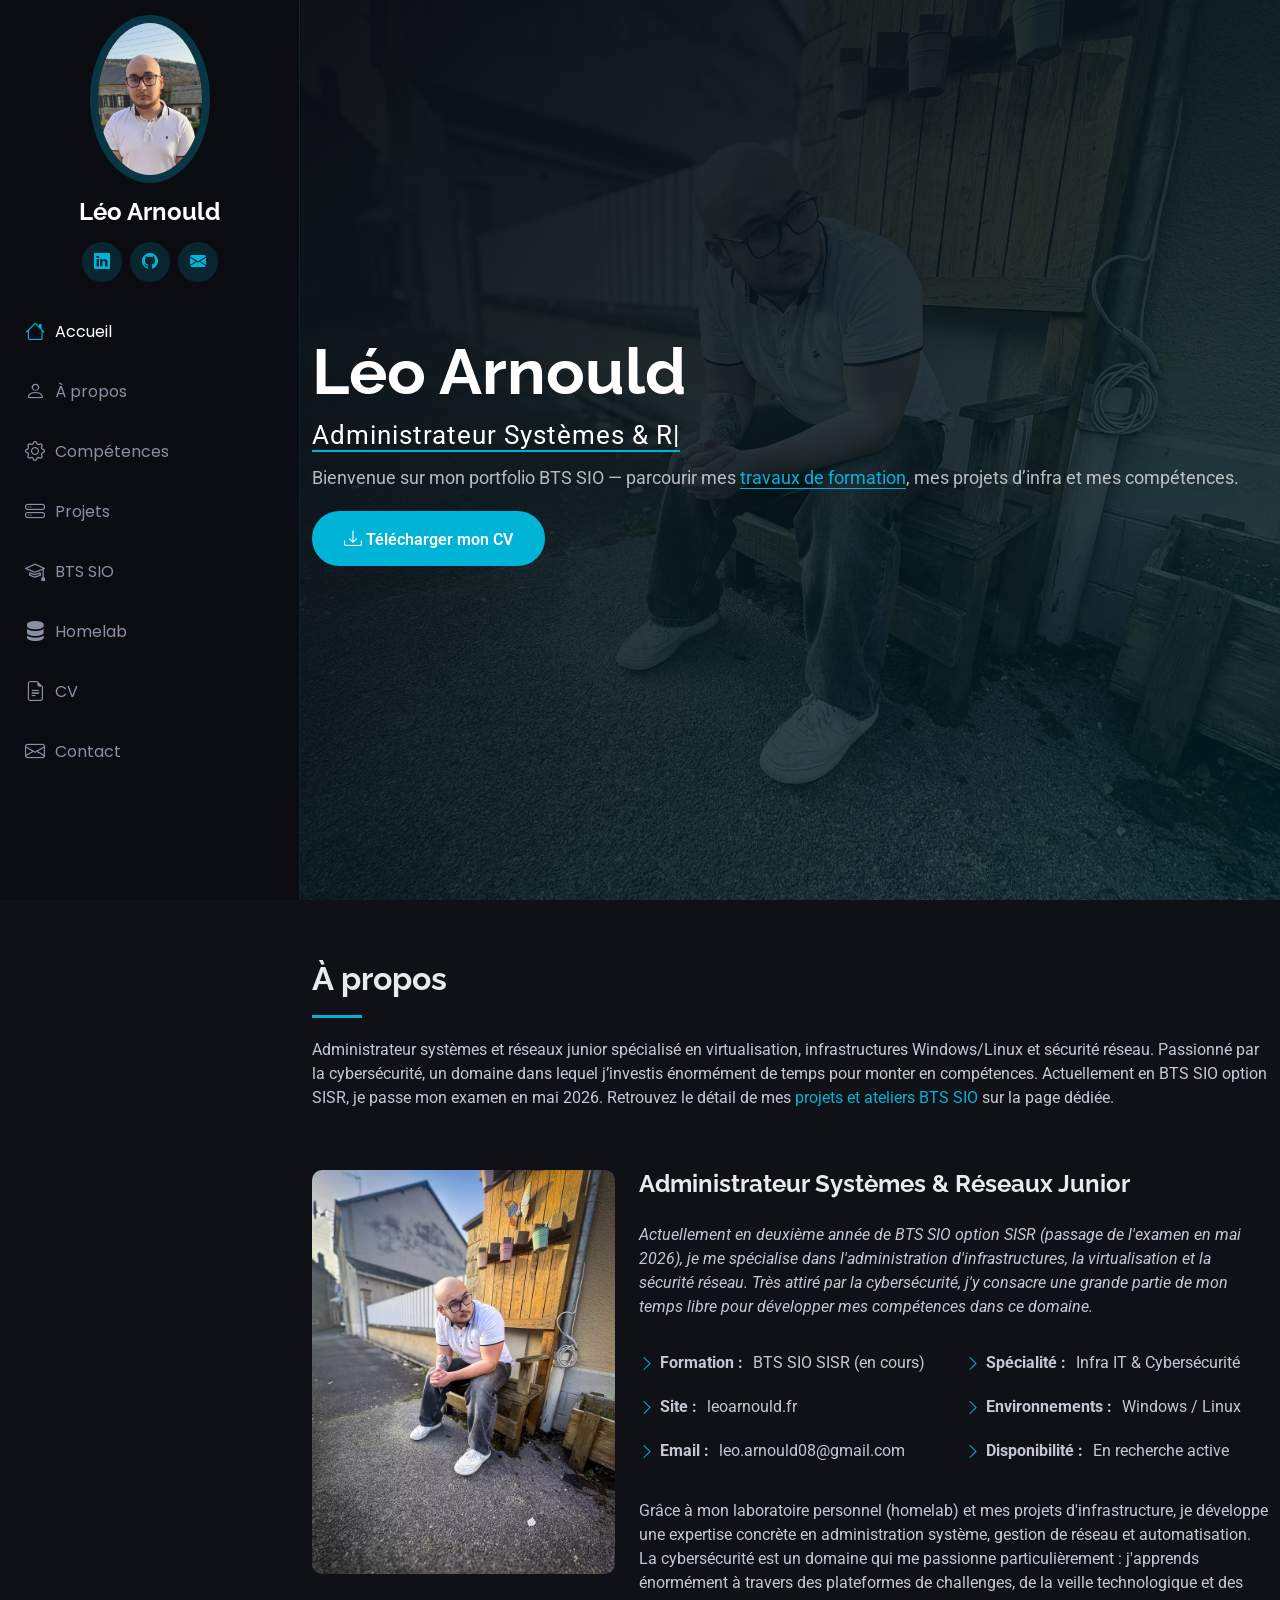
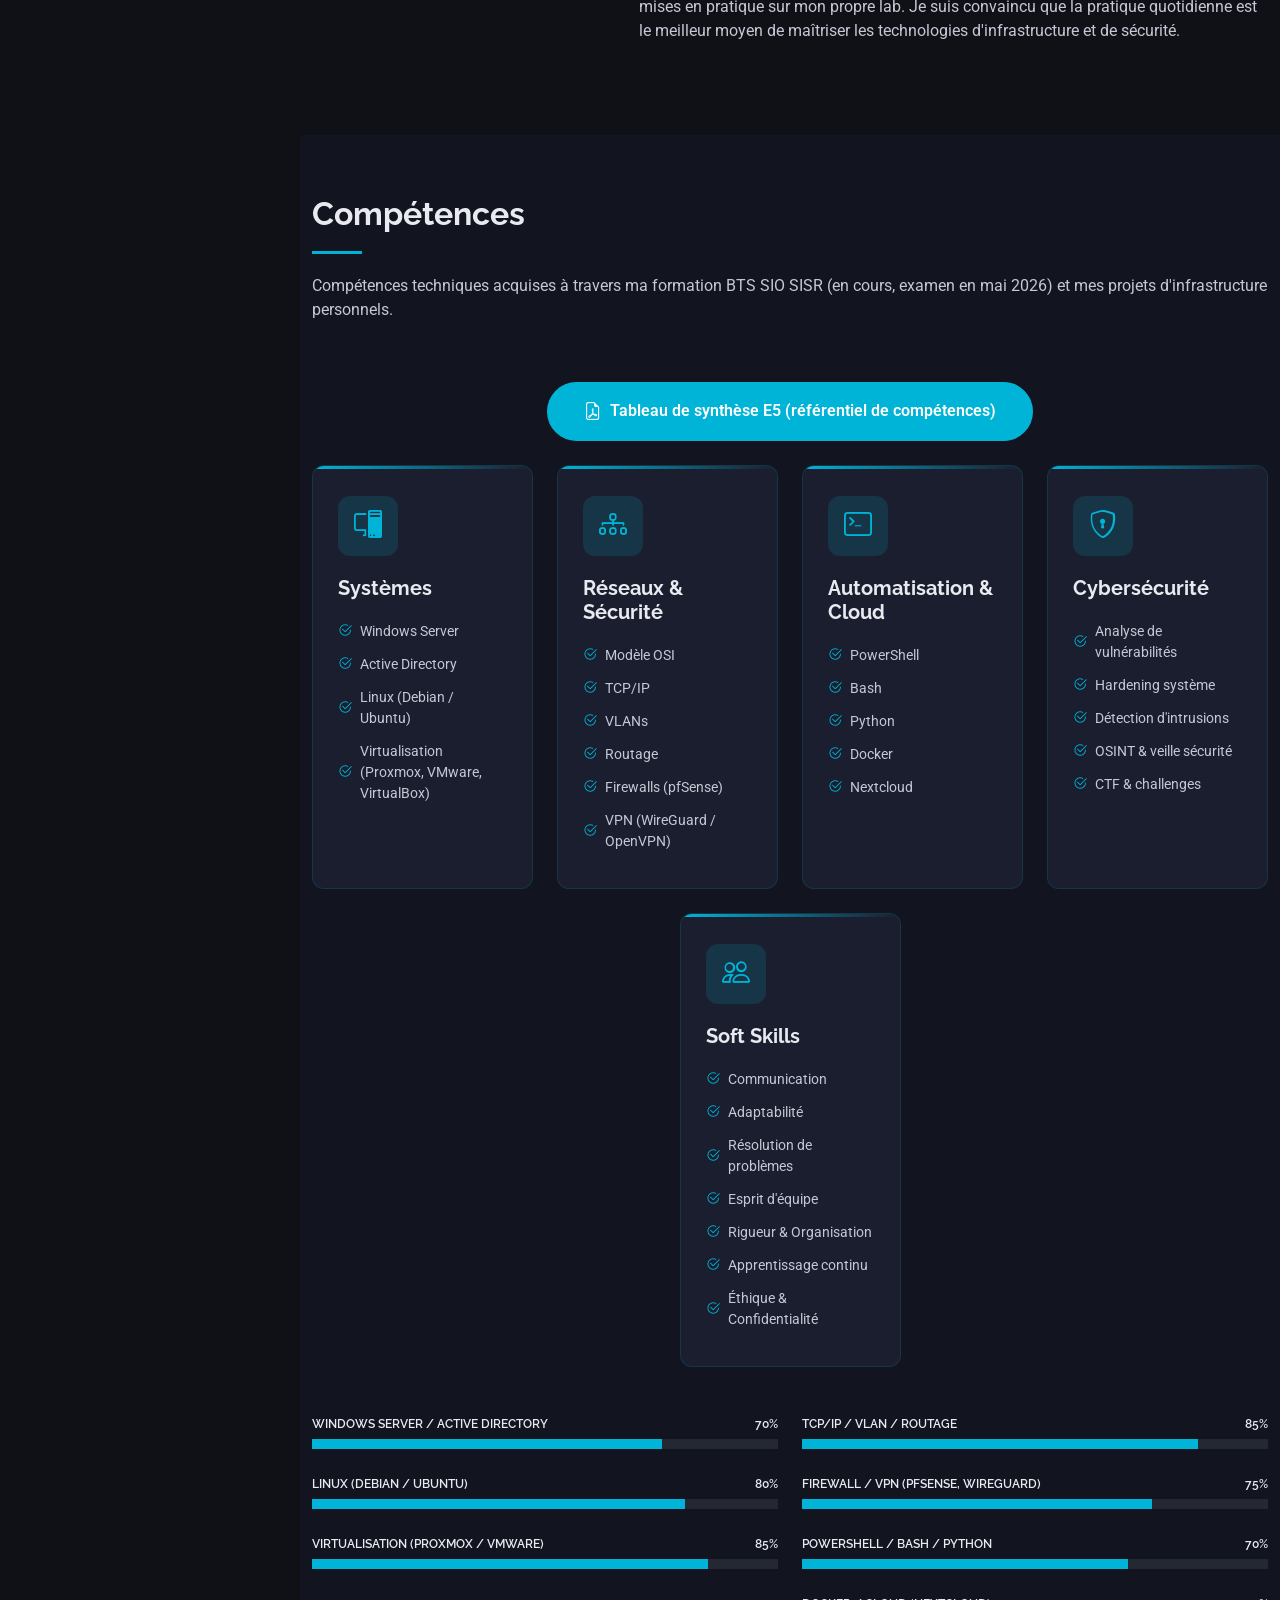
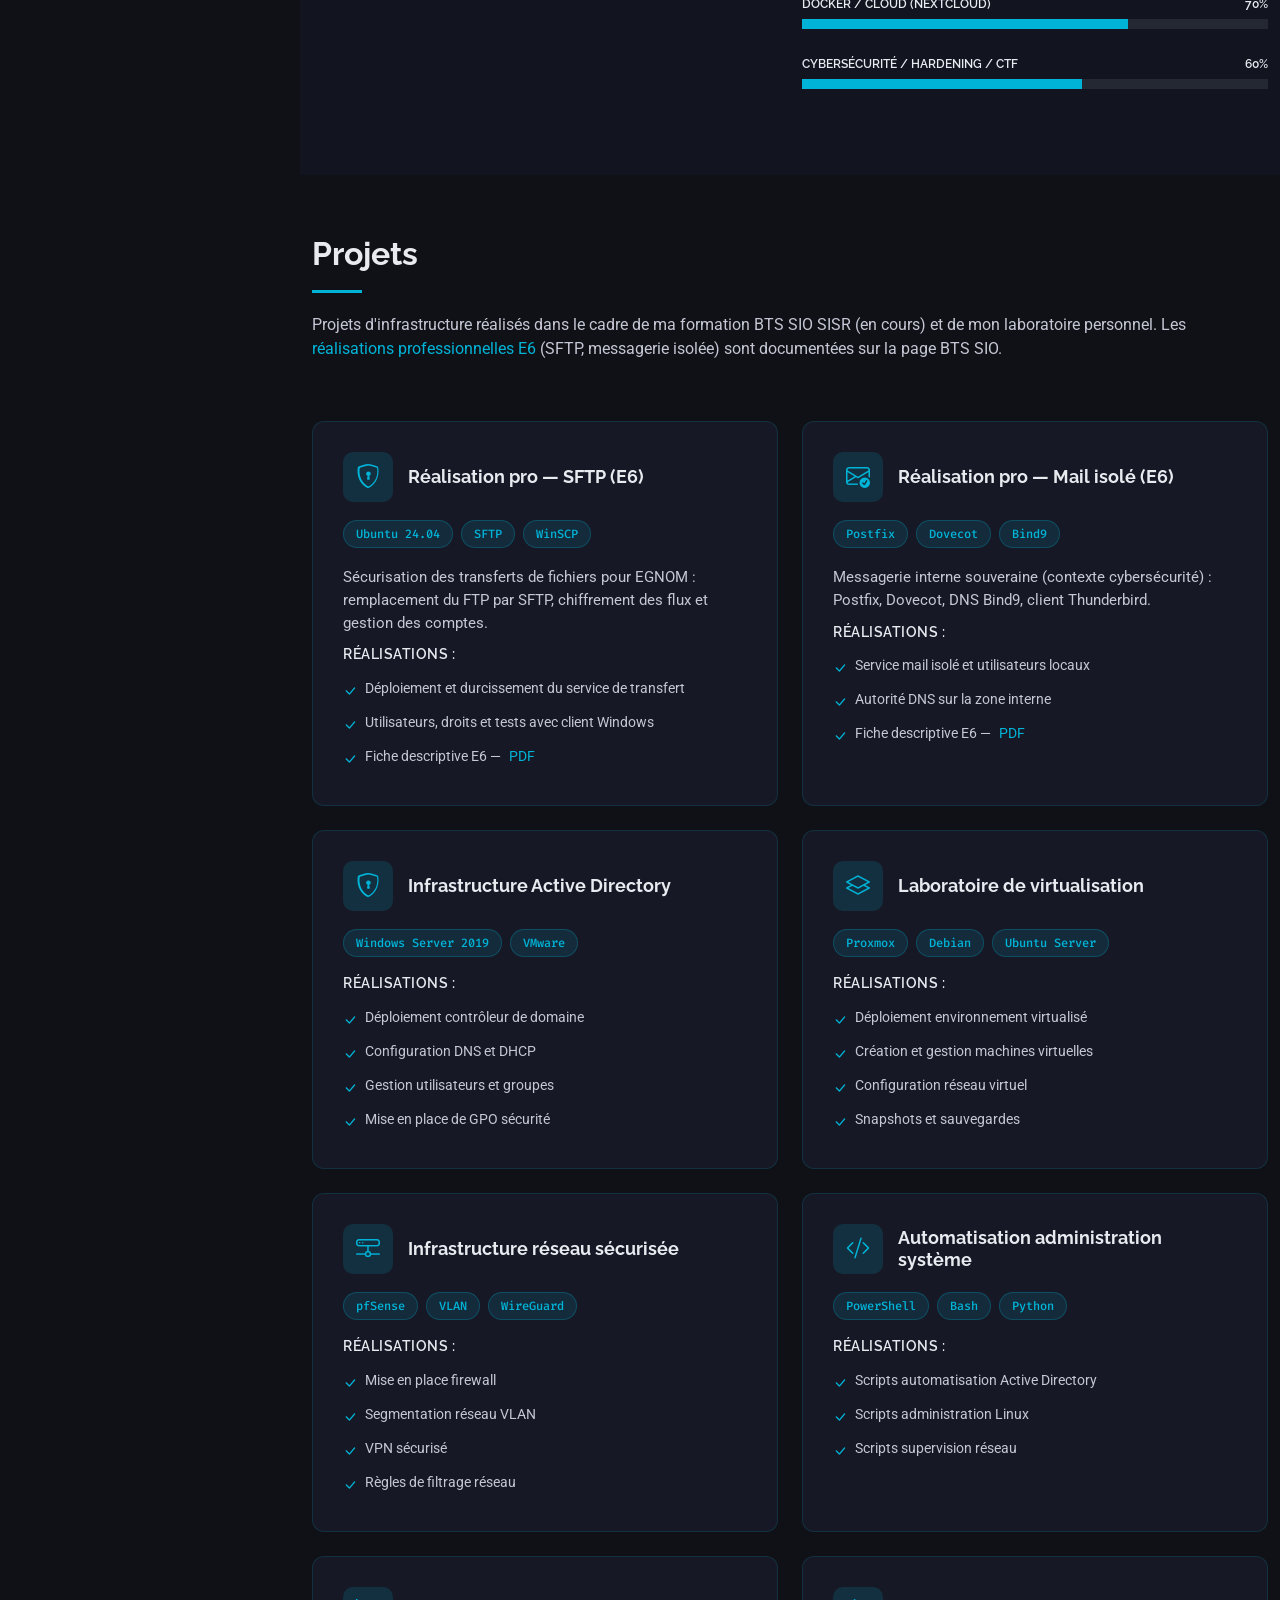
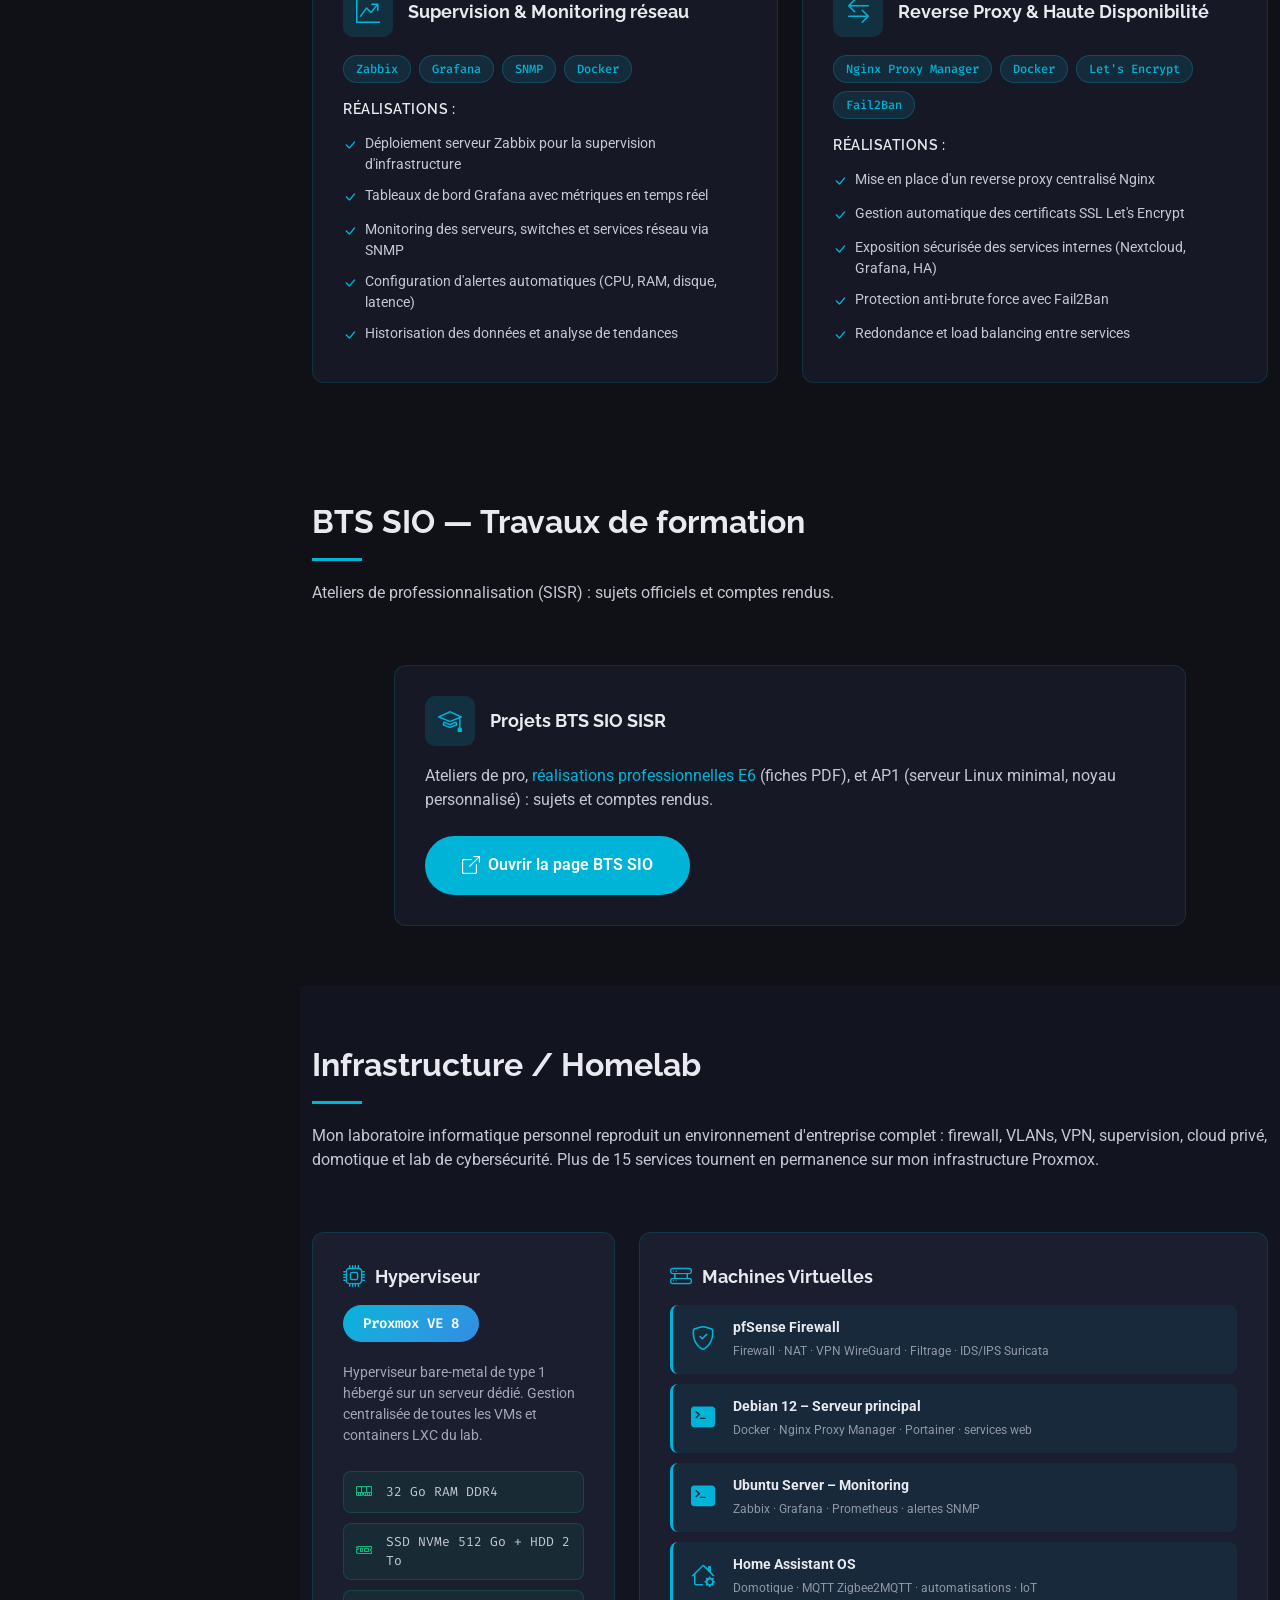
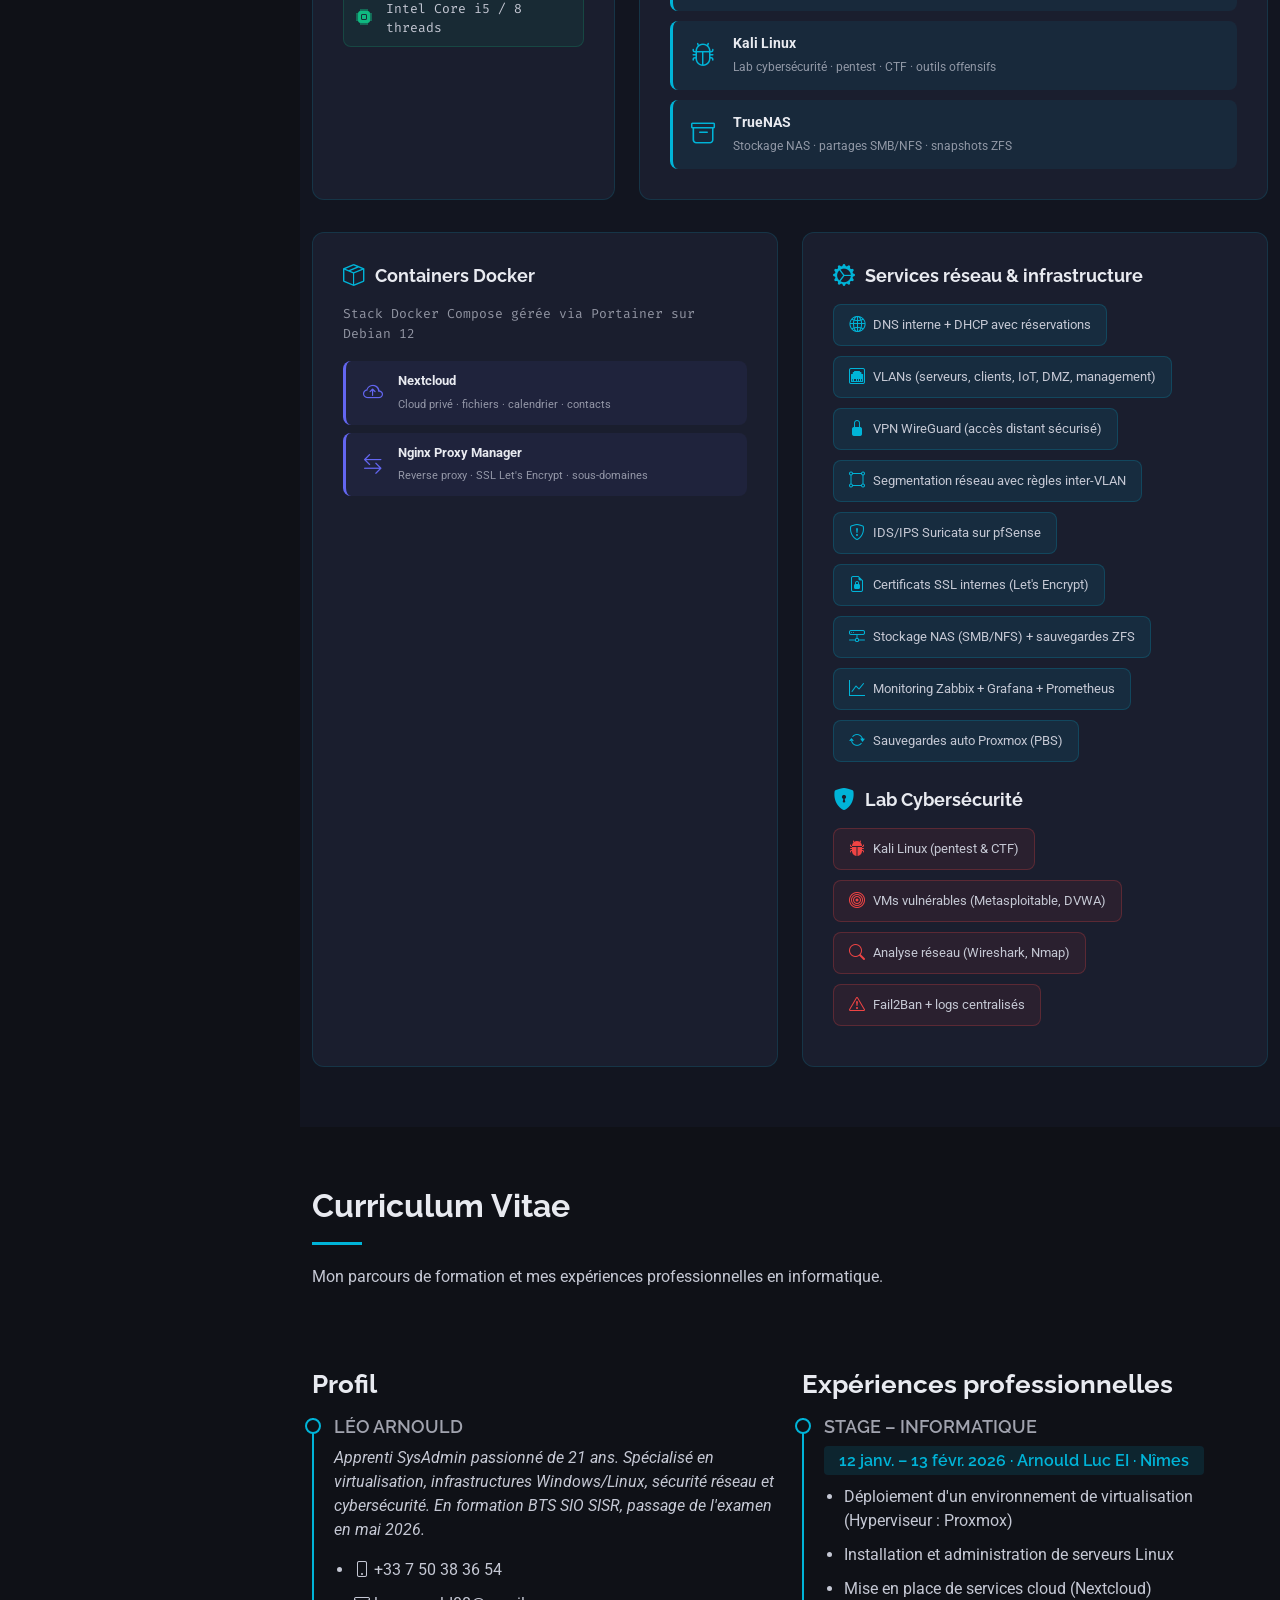
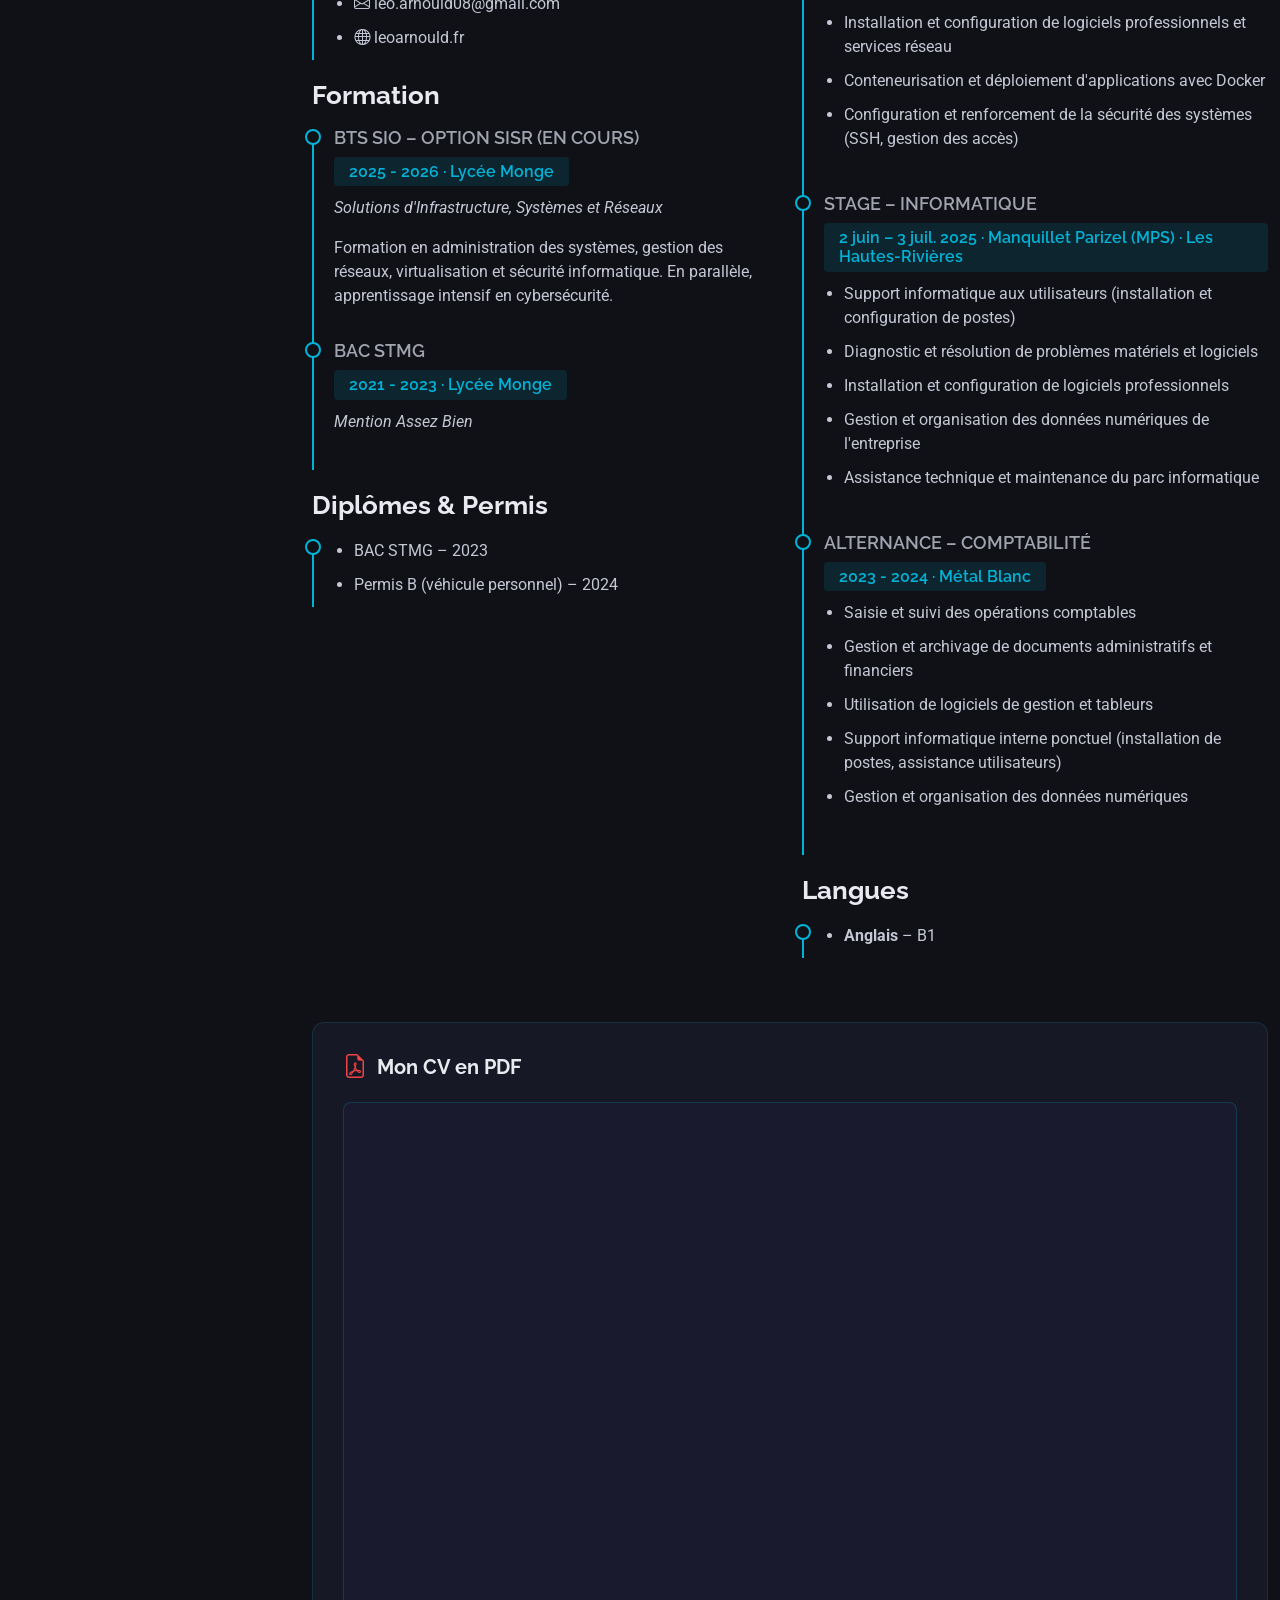
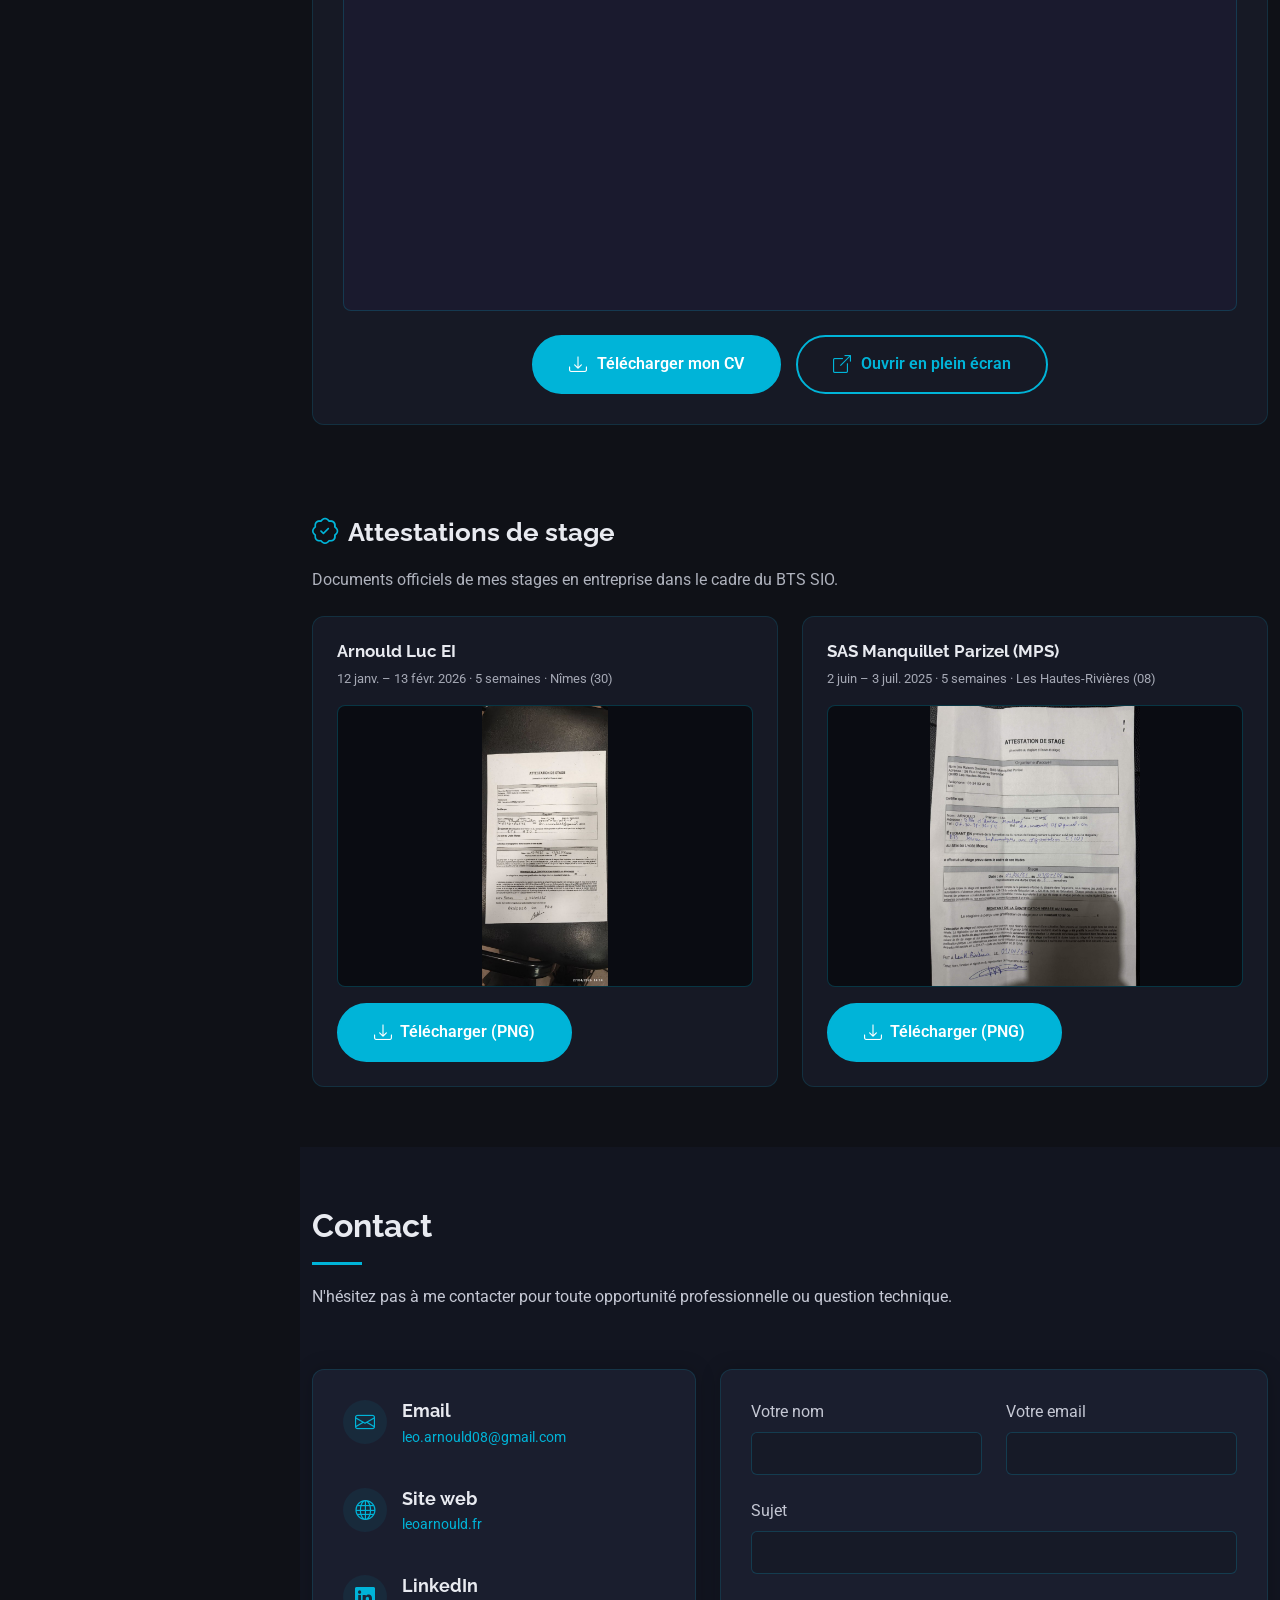
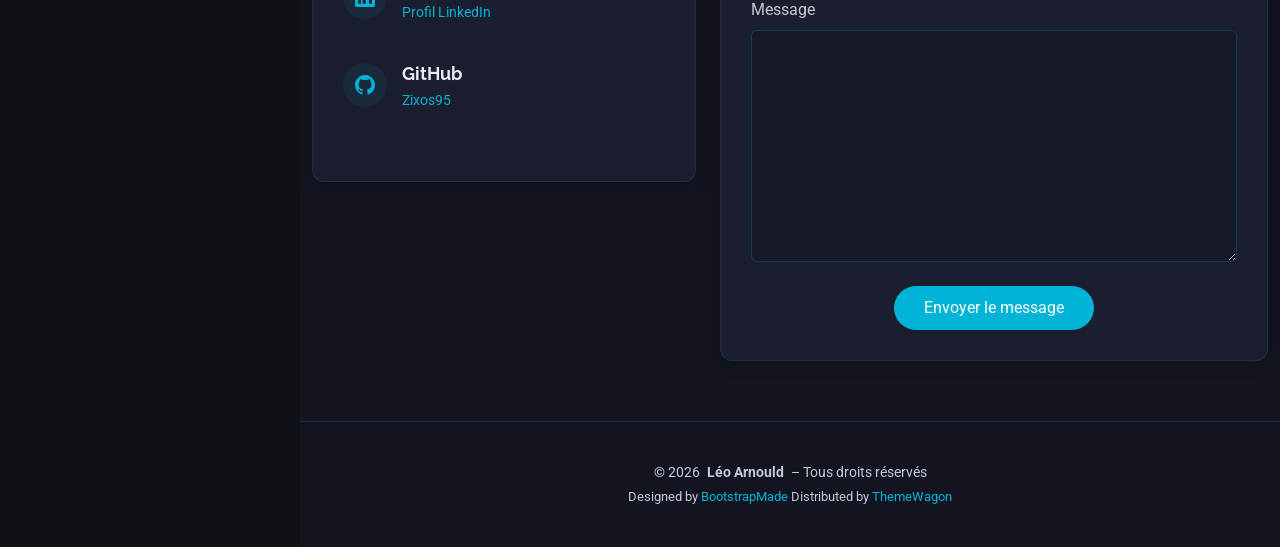
==== commit e76a601b: "Portfolio: ajout des réalisations professionnelles E6 (SFTP, messagerie interne) - Copie des fiches " ====
--- a/index.html
+++ b/index.html
@@ -298,10 +298,55 @@
 
       <div class="container section-title" data-aos="fade-up">
         <h2>Projets</h2>
-        <p>Projets d'infrastructure réalisés dans le cadre de ma formation BTS SIO SISR (en cours) et de mon laboratoire personnel. Chaque projet démontre une compétence technique concrète en administration systèmes, réseaux et cybersécurité.</p>
+        <p>Projets d'infrastructure réalisés dans le cadre de ma formation BTS SIO SISR (en cours) et de mon laboratoire personnel. Les <a href="bts-sio.html#realisations-pro">réalisations professionnelles E6</a> (SFTP, messagerie isolée) sont documentées sur la page BTS SIO.</p>
       </div><div class="container">
 
         <div class="row gy-4">
+
+          <div class="col-lg-6" data-aos="fade-up" data-aos-delay="50">
+            <div class="project-card">
+              <div class="project-card-header">
+                <div class="project-icon">
+                  <i class="bi bi-shield-lock"></i>
+                </div>
+                <h3>Réalisation pro — SFTP (E6)</h3>
+              </div>
+              <div class="project-tech-badges">
+                <span class="badge-tech">Ubuntu 24.04</span>
+                <span class="badge-tech">SFTP</span>
+                <span class="badge-tech">WinSCP</span>
+              </div>
+              <p style="font-size: 0.95rem; margin-bottom: 12px;">Sécurisation des transferts de fichiers pour EGNOM : remplacement du FTP par SFTP, chiffrement des flux et gestion des comptes.</p>
+              <h5>Réalisations :</h5>
+              <ul class="project-list">
+                <li><i class="bi bi-check-lg"></i> Déploiement et durcissement du service de transfert</li>
+                <li><i class="bi bi-check-lg"></i> Utilisateurs, droits et tests avec client Windows</li>
+                <li><i class="bi bi-check-lg"></i> Fiche descriptive E6 — <a href="assets/docs/bts/realisation-pro-01-sftp.pdf" target="_blank" rel="noopener noreferrer">PDF</a></li>
+              </ul>
+            </div>
+          </div>
+          <div class="col-lg-6" data-aos="fade-up" data-aos-delay="75">
+            <div class="project-card">
+              <div class="project-card-header">
+                <div class="project-icon">
+                  <i class="bi bi-envelope-check"></i>
+                </div>
+                <h3>Réalisation pro — Mail isolé (E6)</h3>
+              </div>
+              <div class="project-tech-badges">
+                <span class="badge-tech">Postfix</span>
+                <span class="badge-tech">Dovecot</span>
+                <span class="badge-tech">Bind9</span>
+              </div>
+              <p style="font-size: 0.95rem; margin-bottom: 12px;">Messagerie interne souveraine (contexte cybersécurité) : Postfix, Dovecot, DNS Bind9, client Thunderbird.</p>
+              <h5>Réalisations :</h5>
+              <ul class="project-list">
+                <li><i class="bi bi-check-lg"></i> Service mail isolé et utilisateurs locaux</li>
+                <li><i class="bi bi-check-lg"></i> Autorité DNS sur la zone interne</li>
+                <li><i class="bi bi-check-lg"></i> Fiche descriptive E6 — <a href="assets/docs/bts/realisation-pro-02-messagerie-interne.pdf" target="_blank" rel="noopener noreferrer">PDF</a></li>
+              </ul>
+            </div>
+          </div>
 
           <div class="col-lg-6" data-aos="fade-up" data-aos-delay="100">
             <div class="project-card">
@@ -451,7 +496,7 @@
                 </div>
                 <h3>Projets BTS SIO SISR</h3>
               </div>
-              <p class="mb-4">Page dédiée à l’AP1 (serveur Linux minimal, noyau personnalisé) : téléchargement du sujet et du compte rendu en PDF.</p>
+              <p class="mb-4">Ateliers de pro, <a href="bts-sio.html#realisations-pro">réalisations professionnelles E6</a> (fiches PDF), et AP1 (serveur Linux minimal, noyau personnalisé) : sujets et comptes rendus.</p>
               <a href="bts-sio.html" class="btn-download-cv" style="display: inline-flex; align-items: center; gap: 8px;">
                 <i class="bi bi-box-arrow-up-right"></i> Ouvrir la page BTS SIO
               </a>
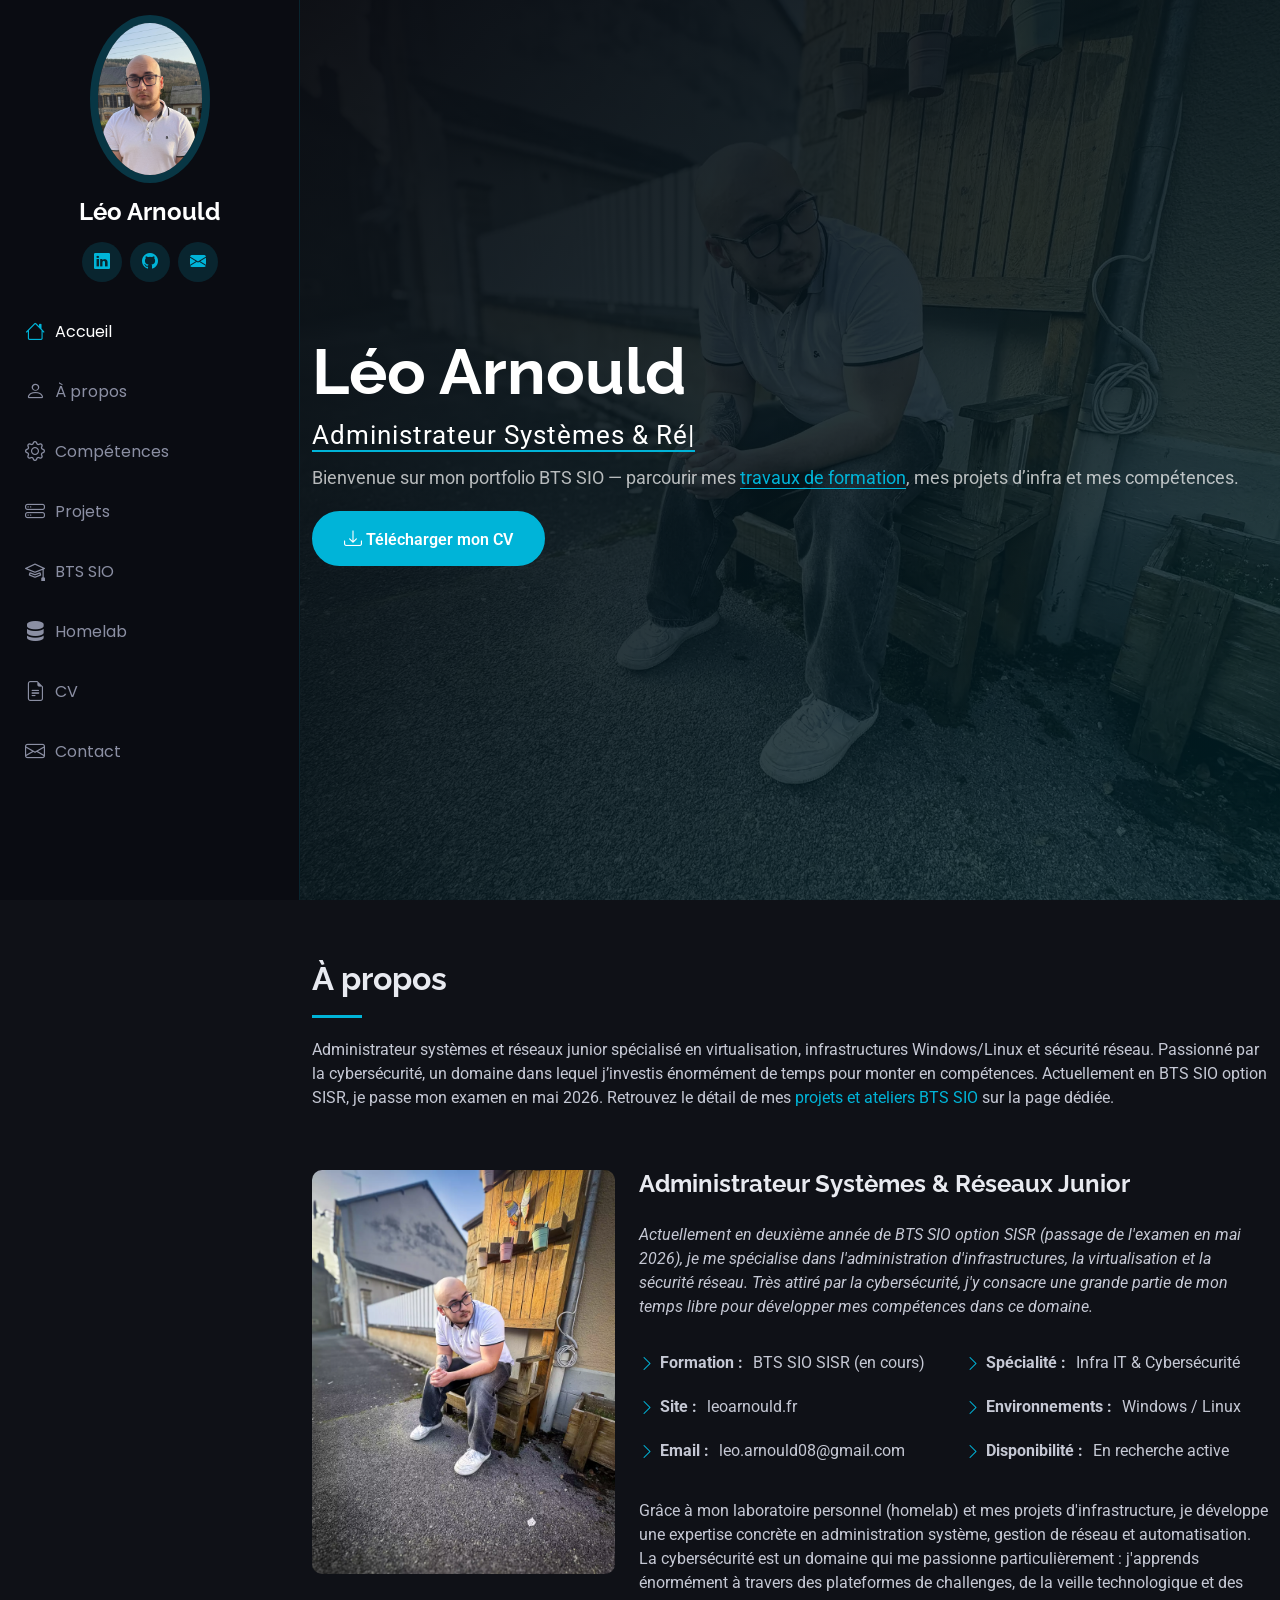
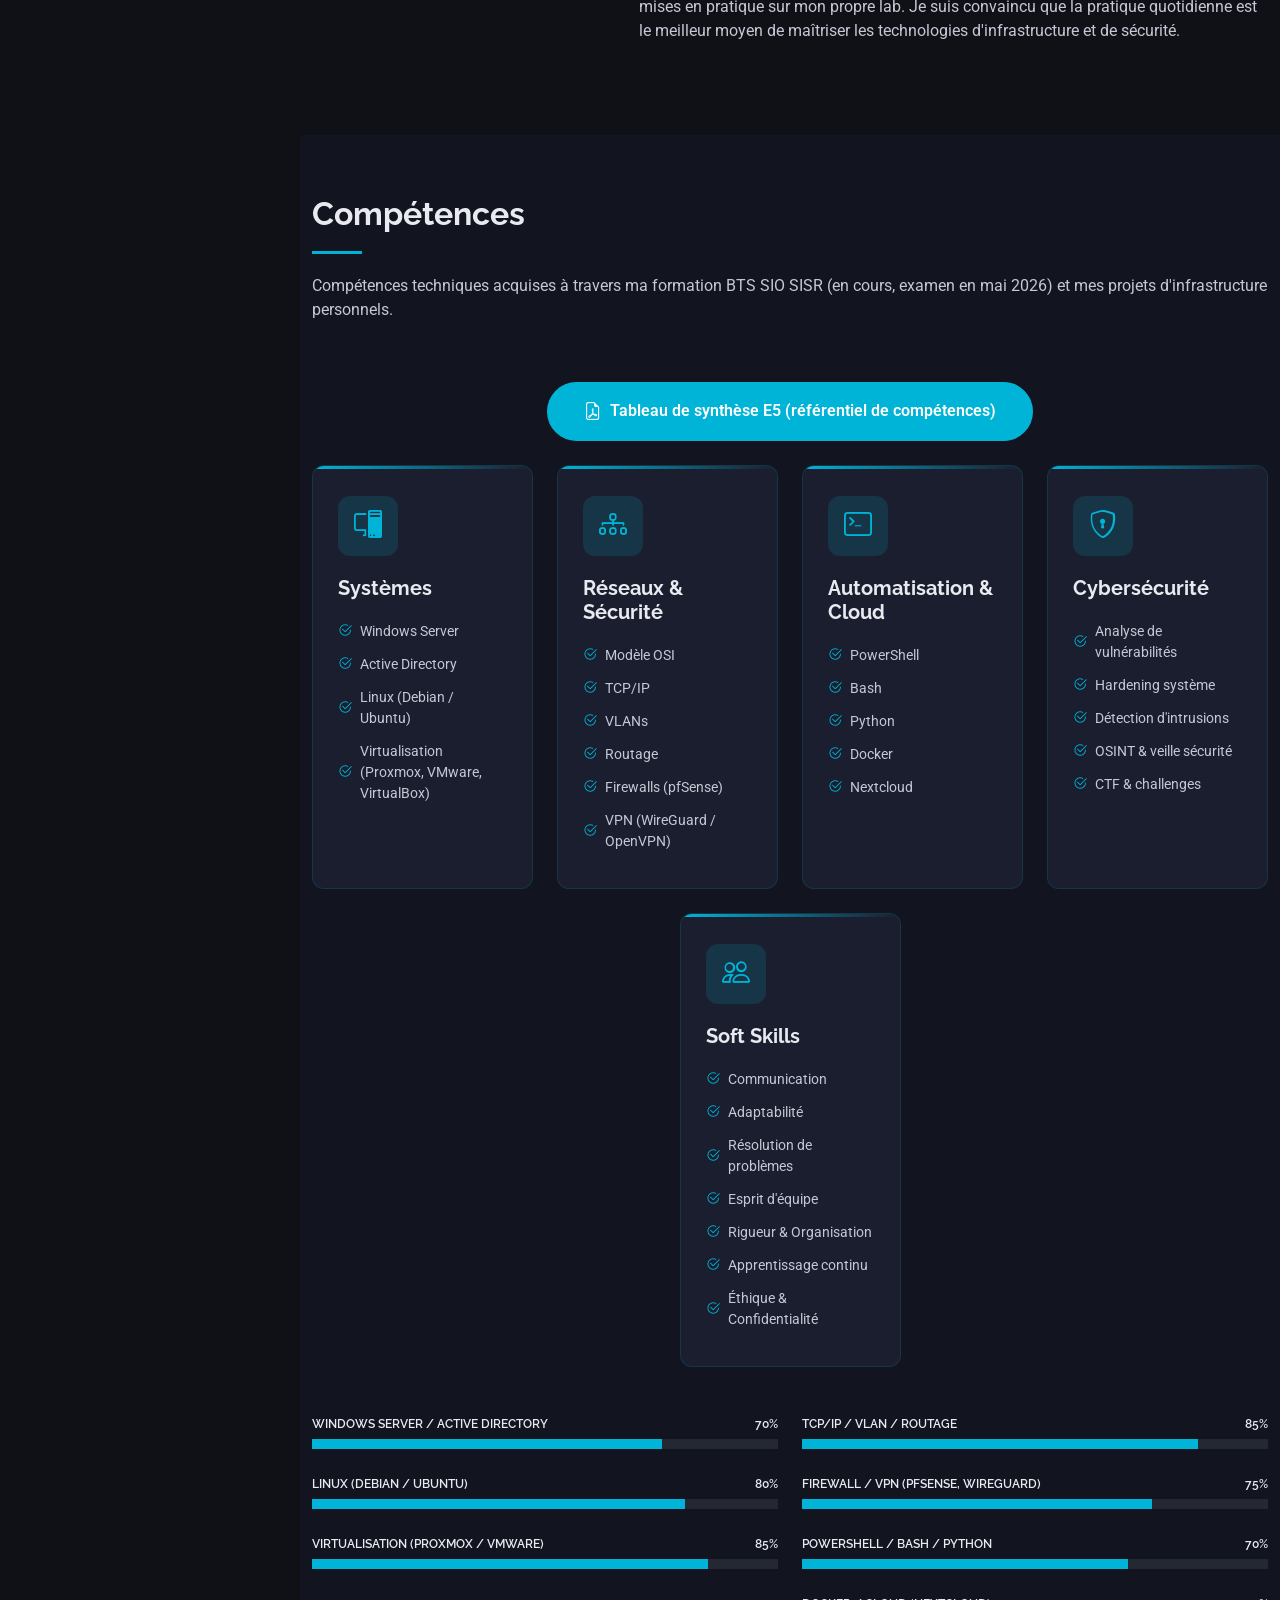
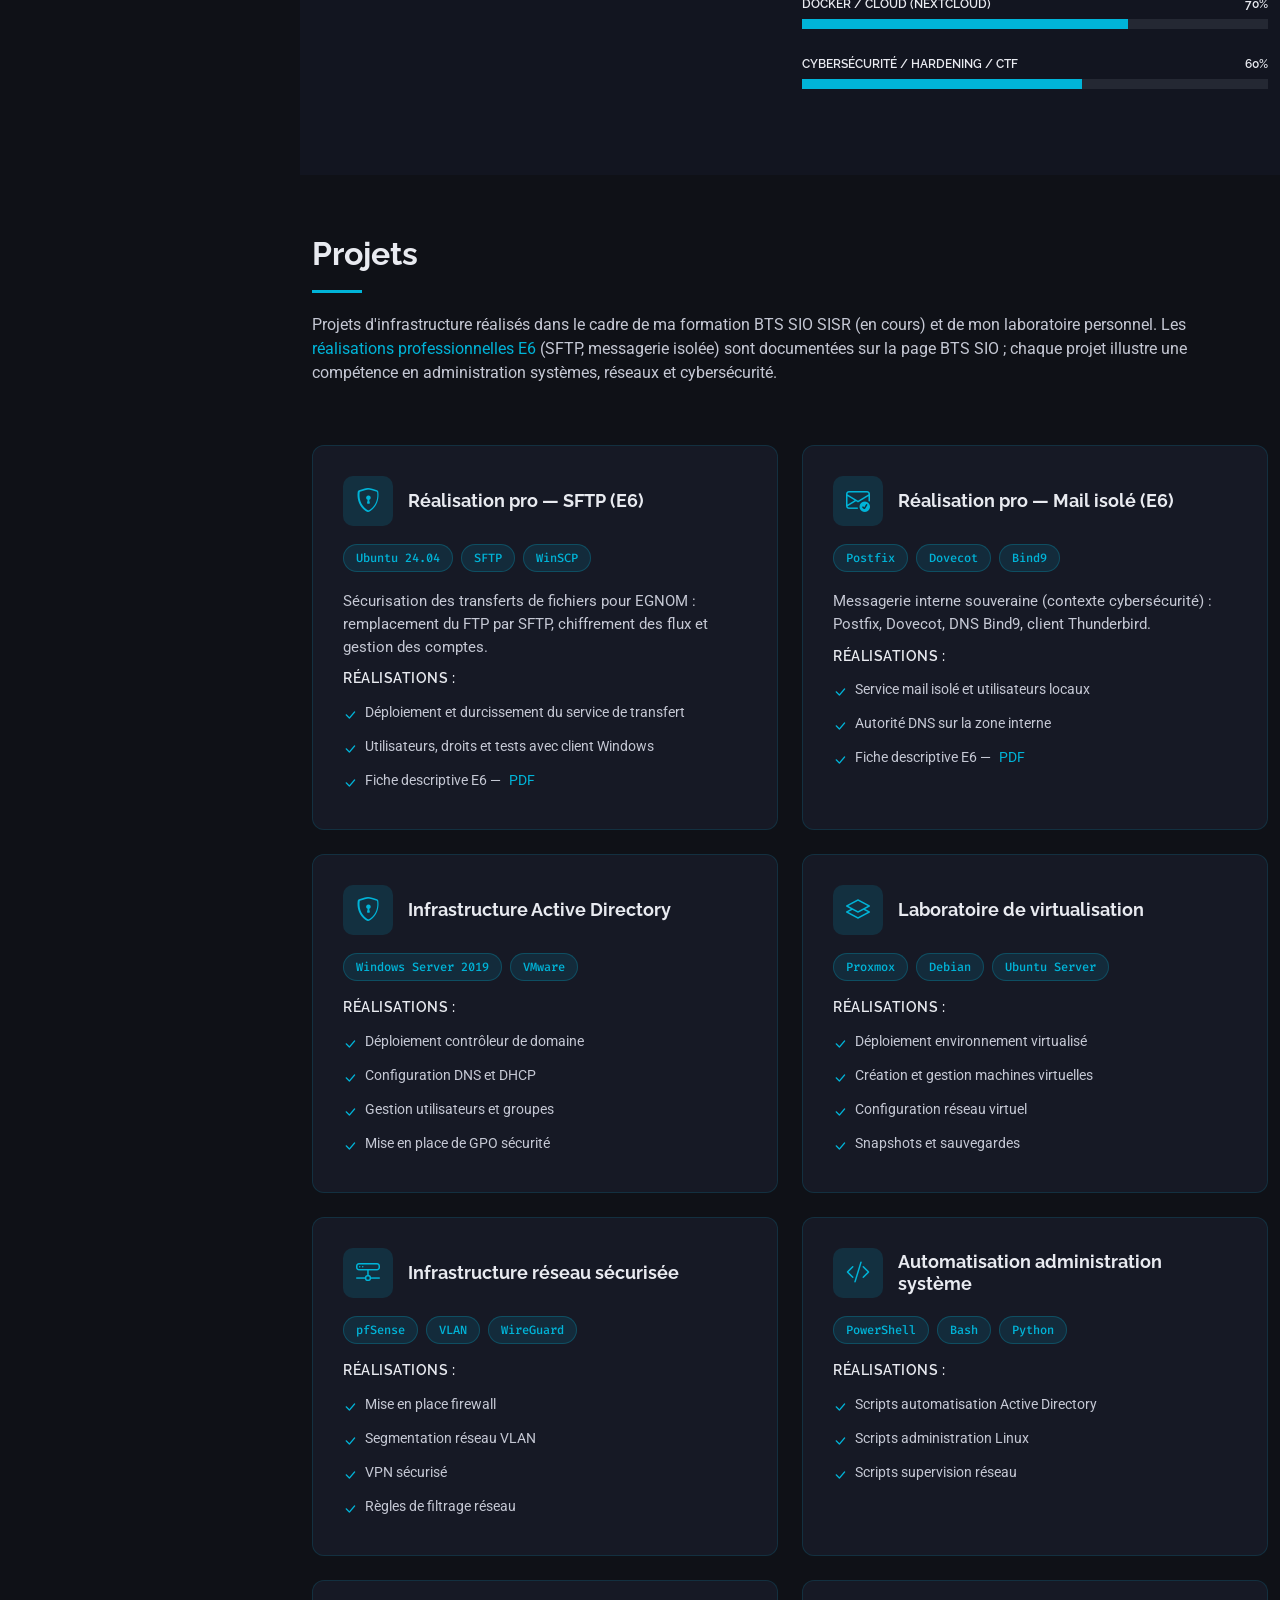
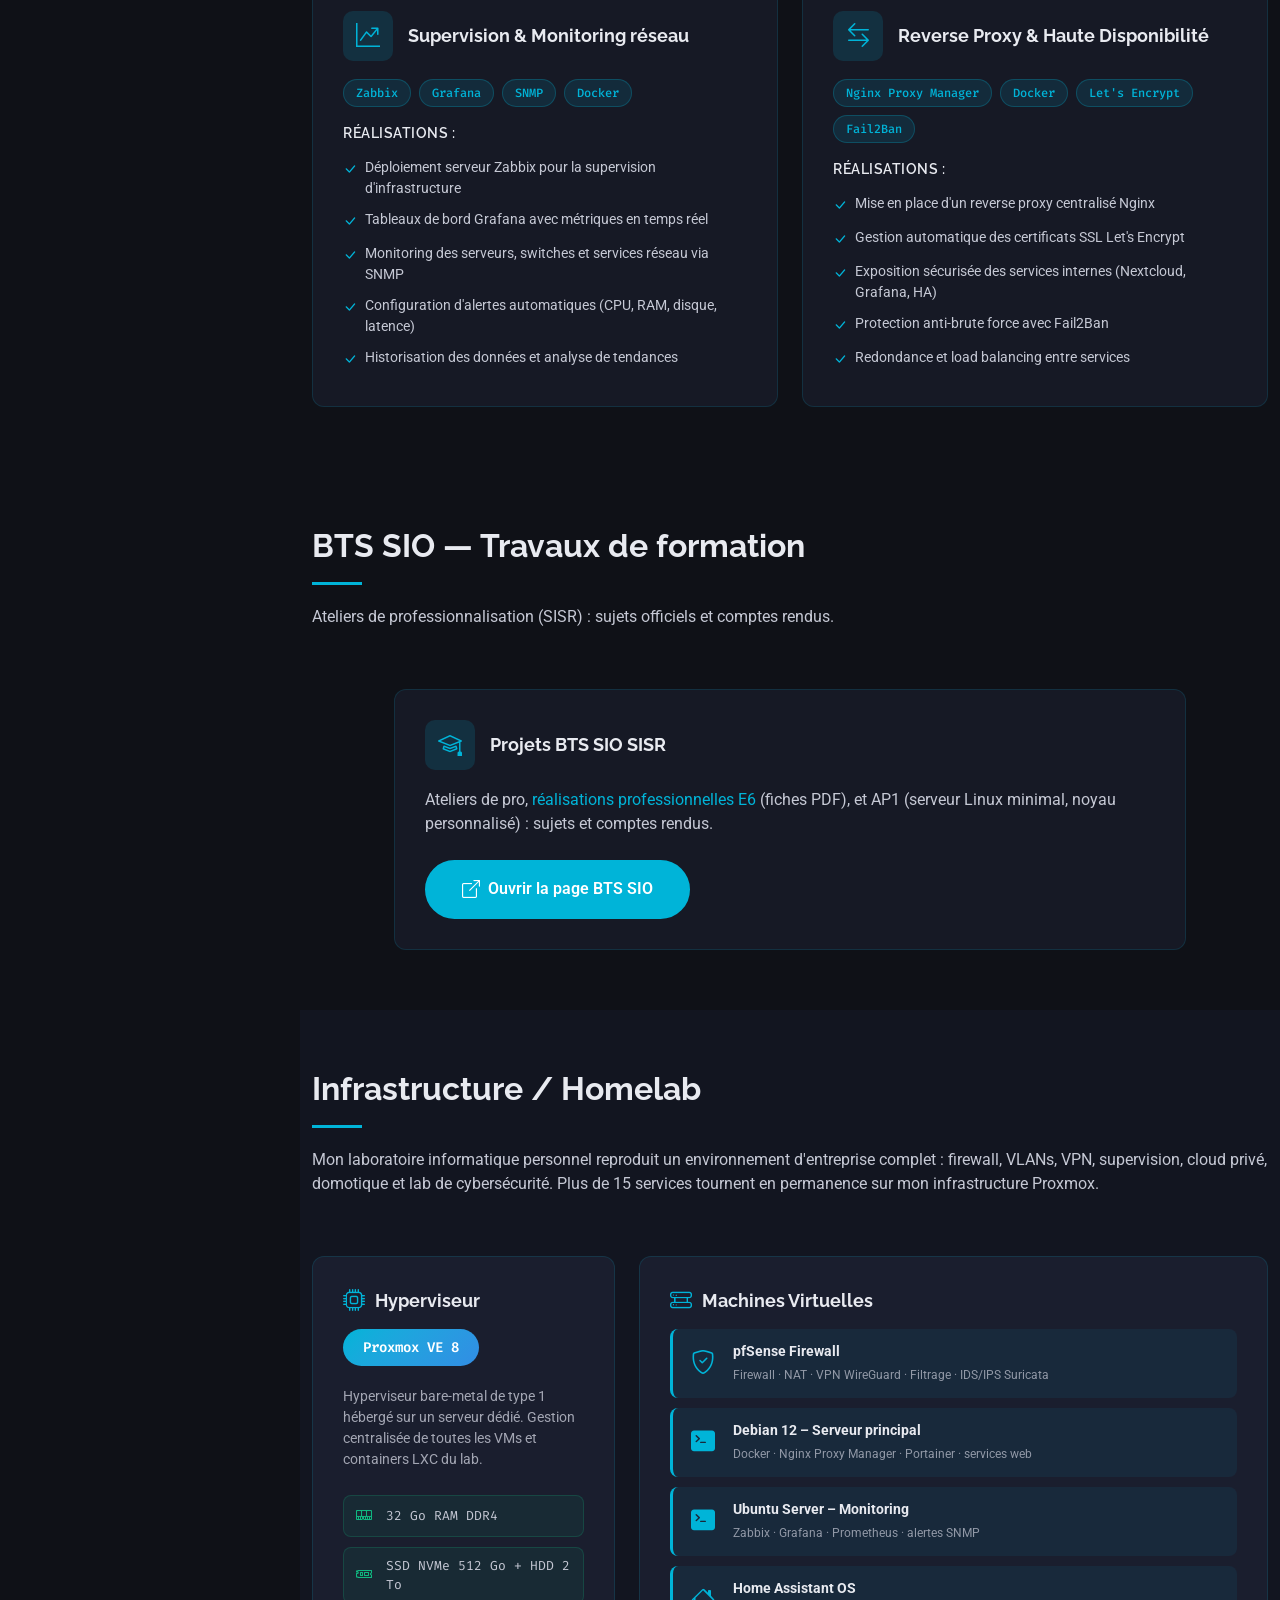
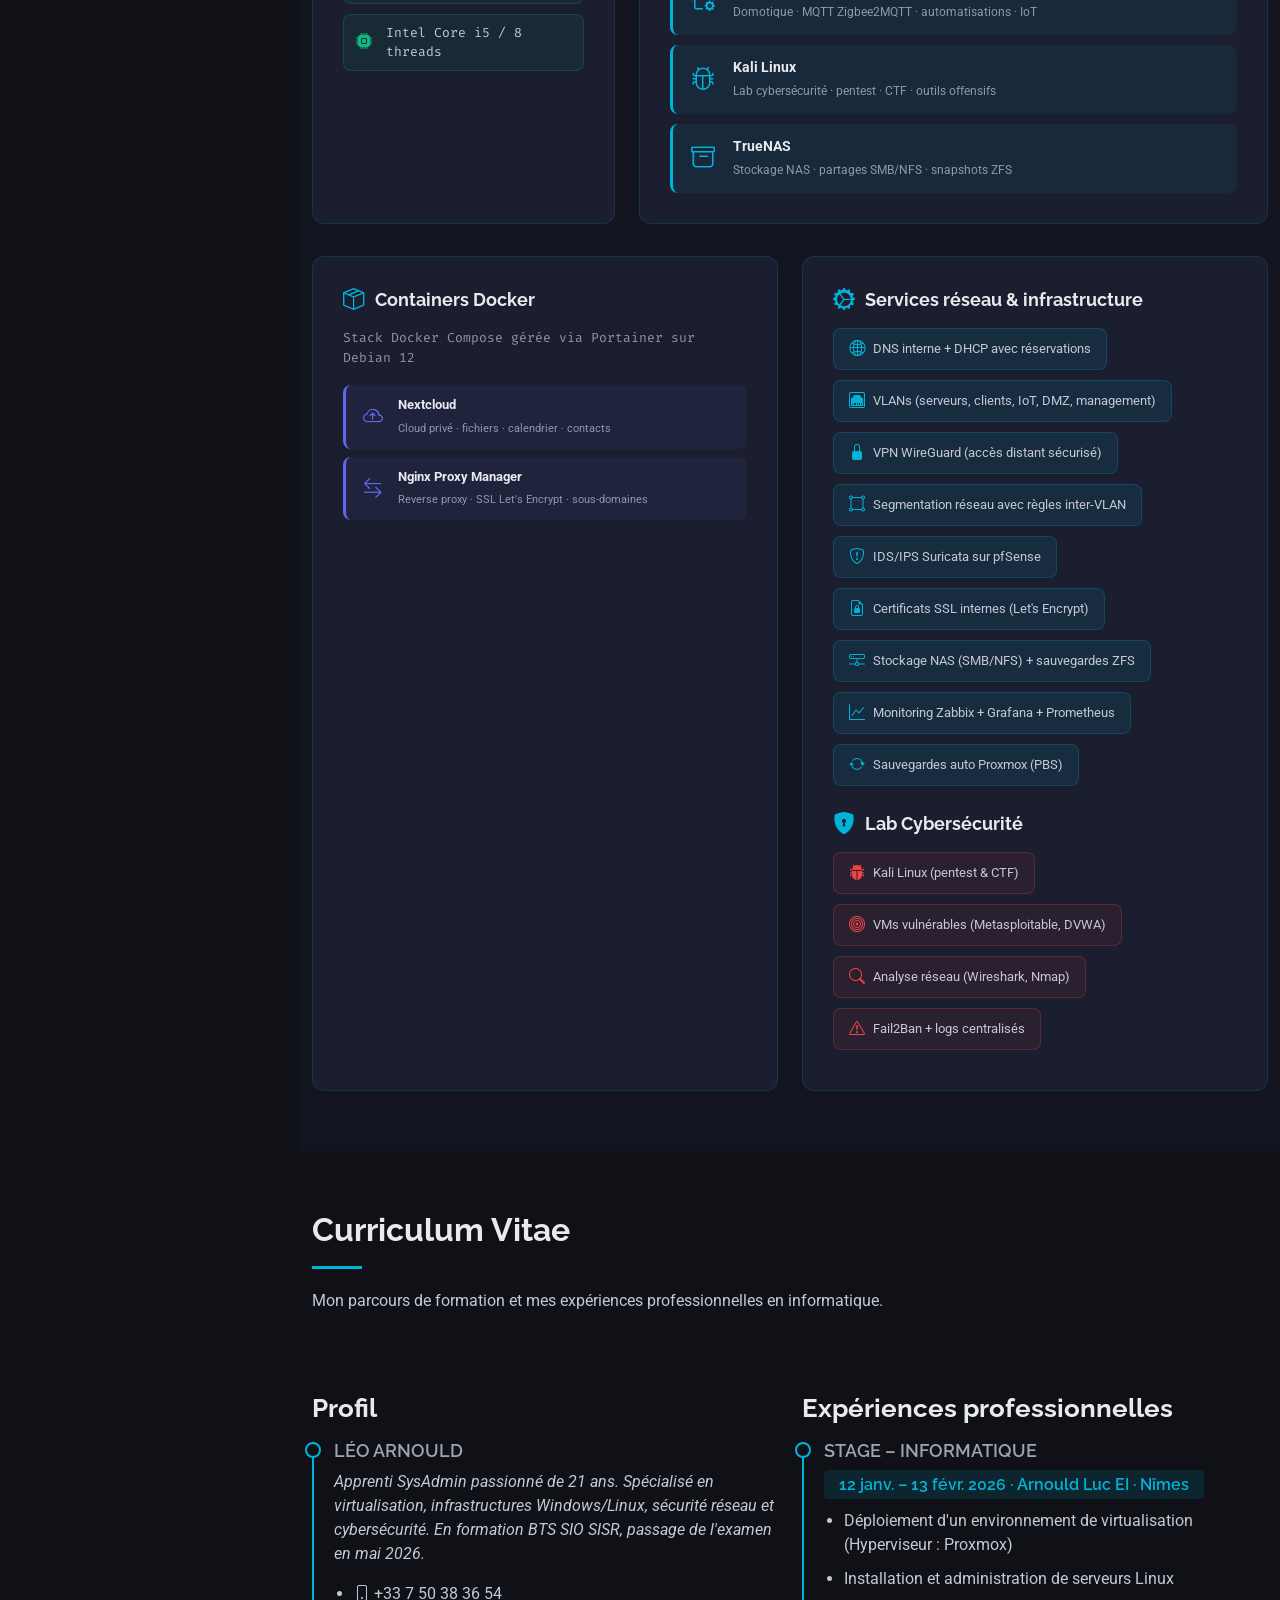
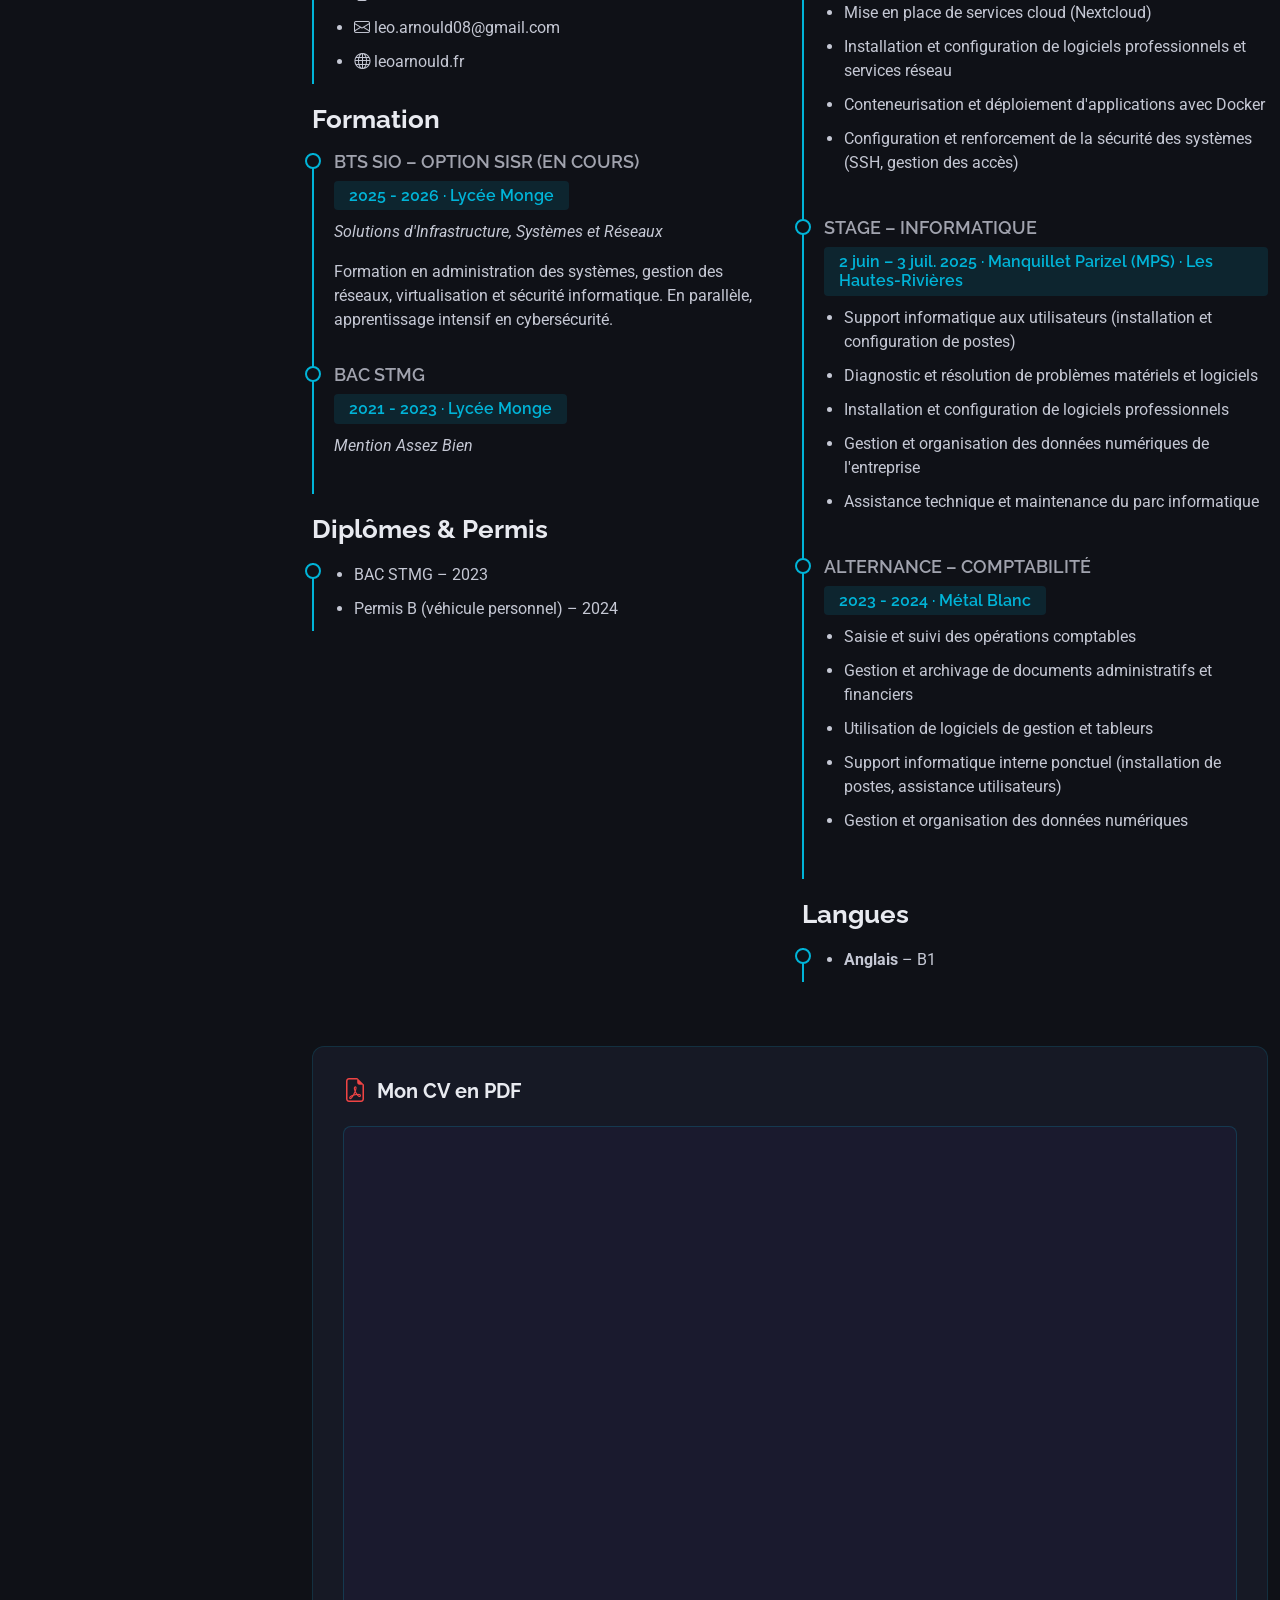
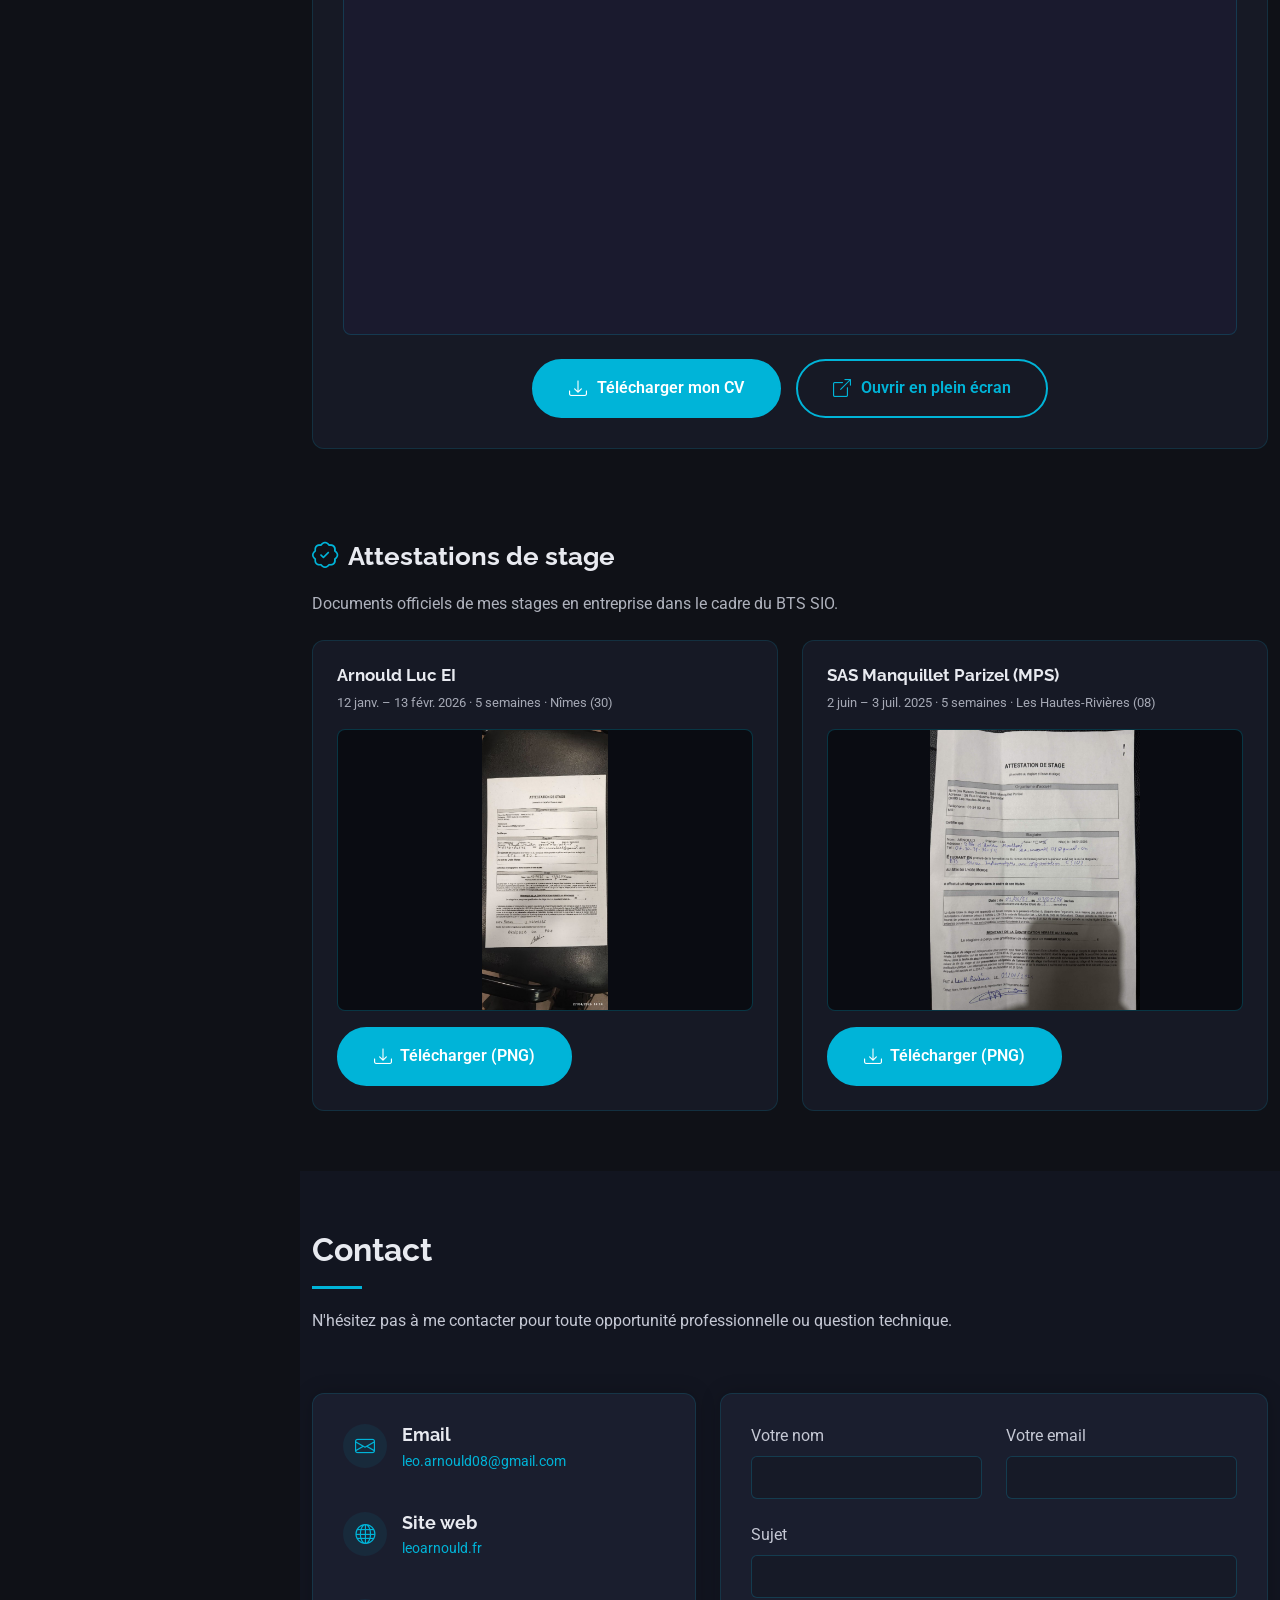
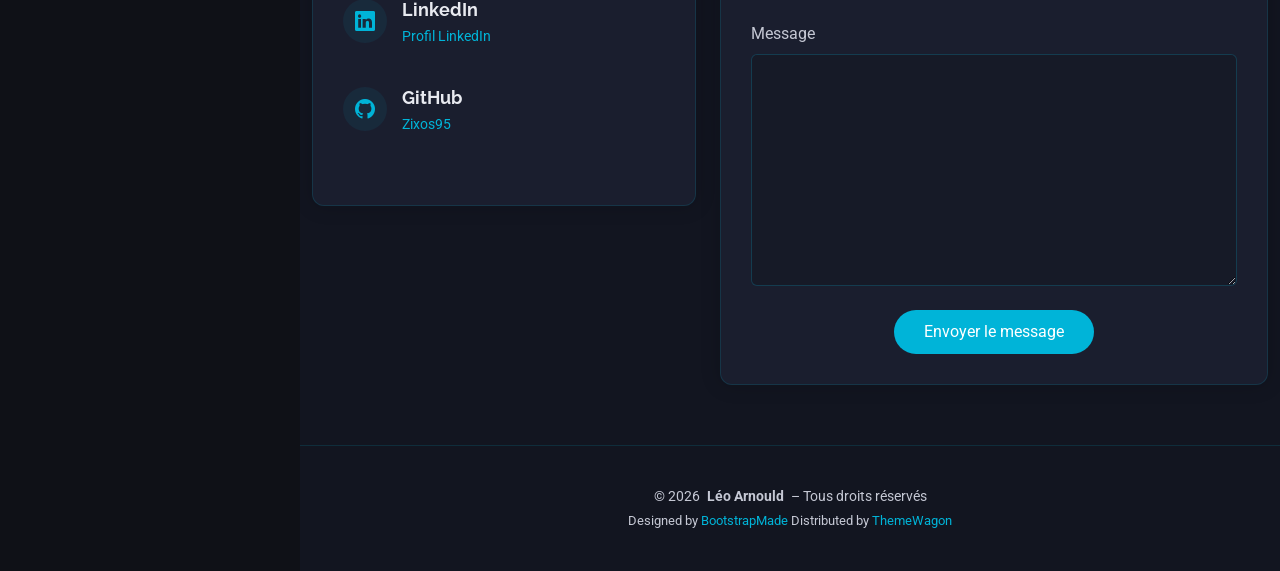
==== commit 27748613: "Fusion origin/main : résolution des conflits, conservation des réalisations E6 Co-authored-by: Curso" ====
--- a/index.html
+++ b/index.html
@@ -298,7 +298,7 @@
 
       <div class="container section-title" data-aos="fade-up">
         <h2>Projets</h2>
-        <p>Projets d'infrastructure réalisés dans le cadre de ma formation BTS SIO SISR (en cours) et de mon laboratoire personnel. Les <a href="bts-sio.html#realisations-pro">réalisations professionnelles E6</a> (SFTP, messagerie isolée) sont documentées sur la page BTS SIO.</p>
+        <p>Projets d'infrastructure réalisés dans le cadre de ma formation BTS SIO SISR (en cours) et de mon laboratoire personnel. Les <a href="bts-sio.html#realisations-pro">réalisations professionnelles E6</a> (SFTP, messagerie isolée) sont documentées sur la page BTS SIO ; chaque projet illustre une compétence en administration systèmes, réseaux et cybersécurité.</p>
       </div><div class="container">
 
         <div class="row gy-4">
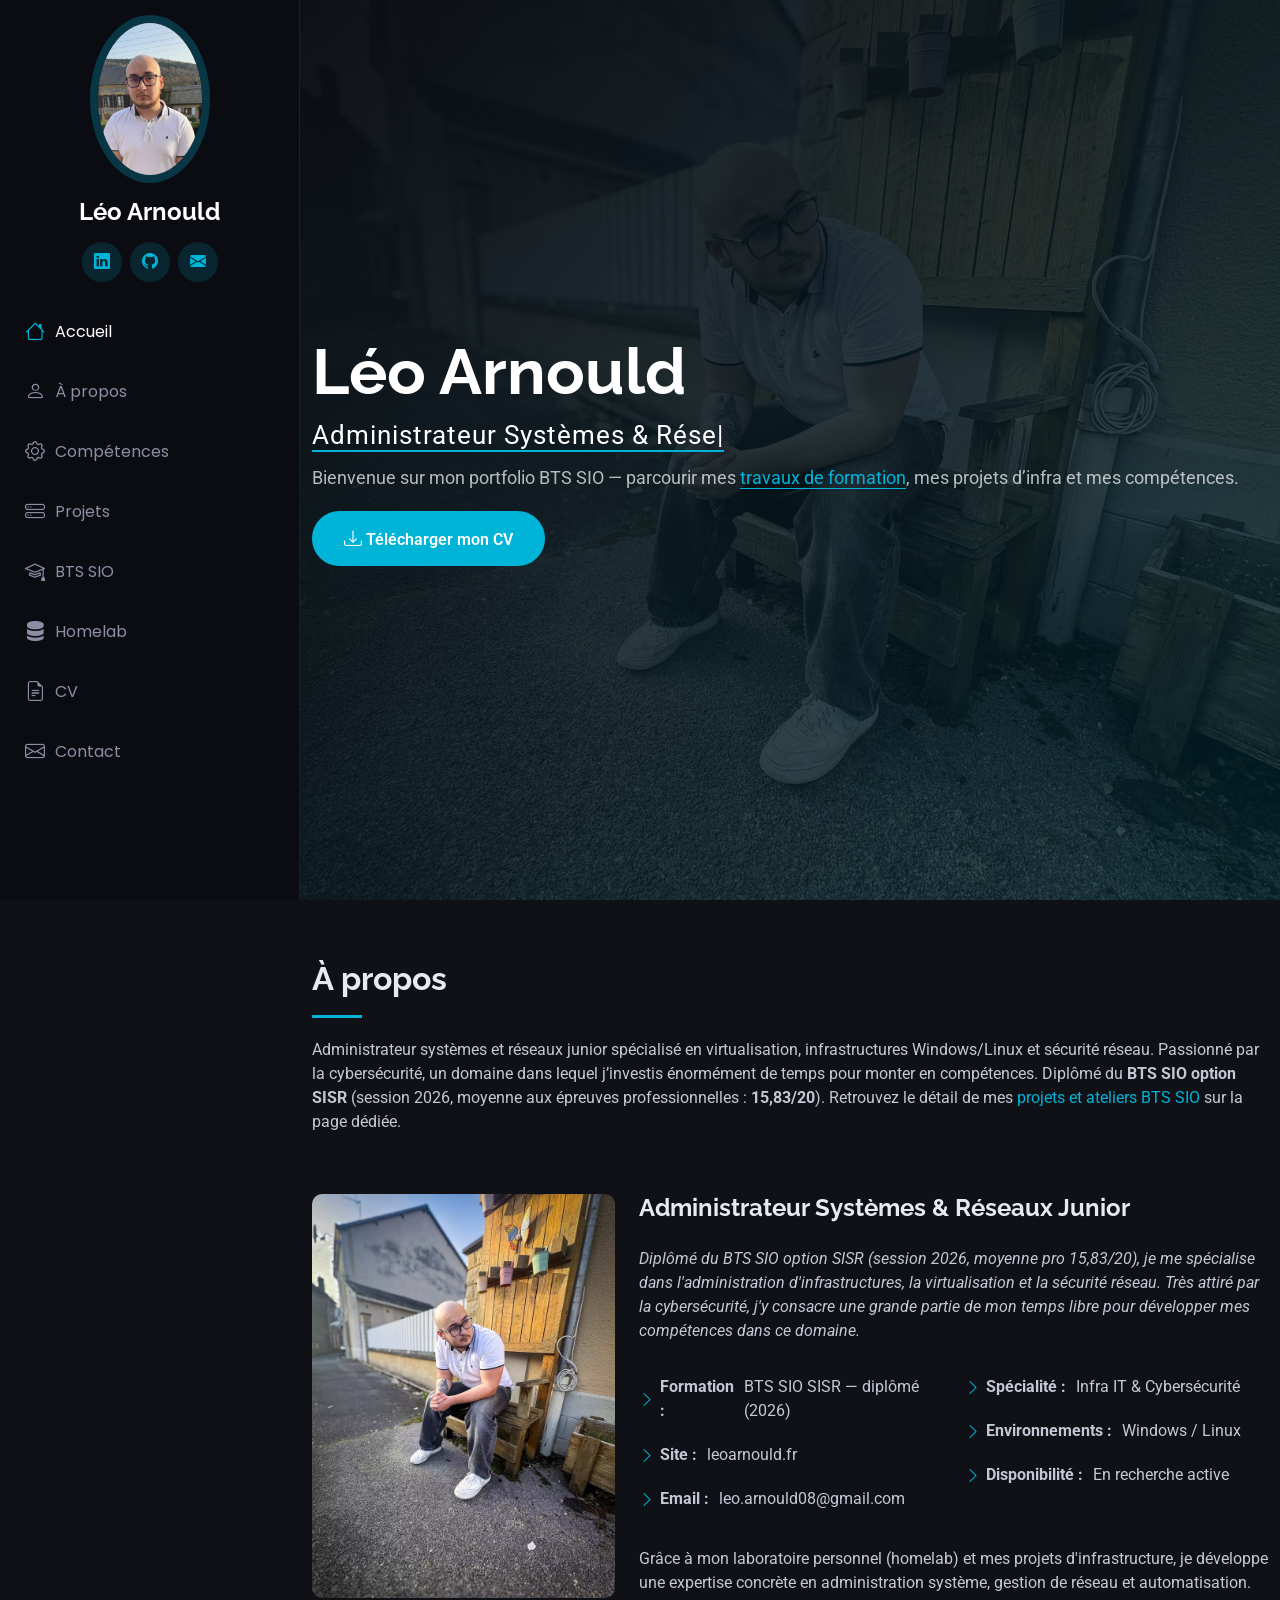
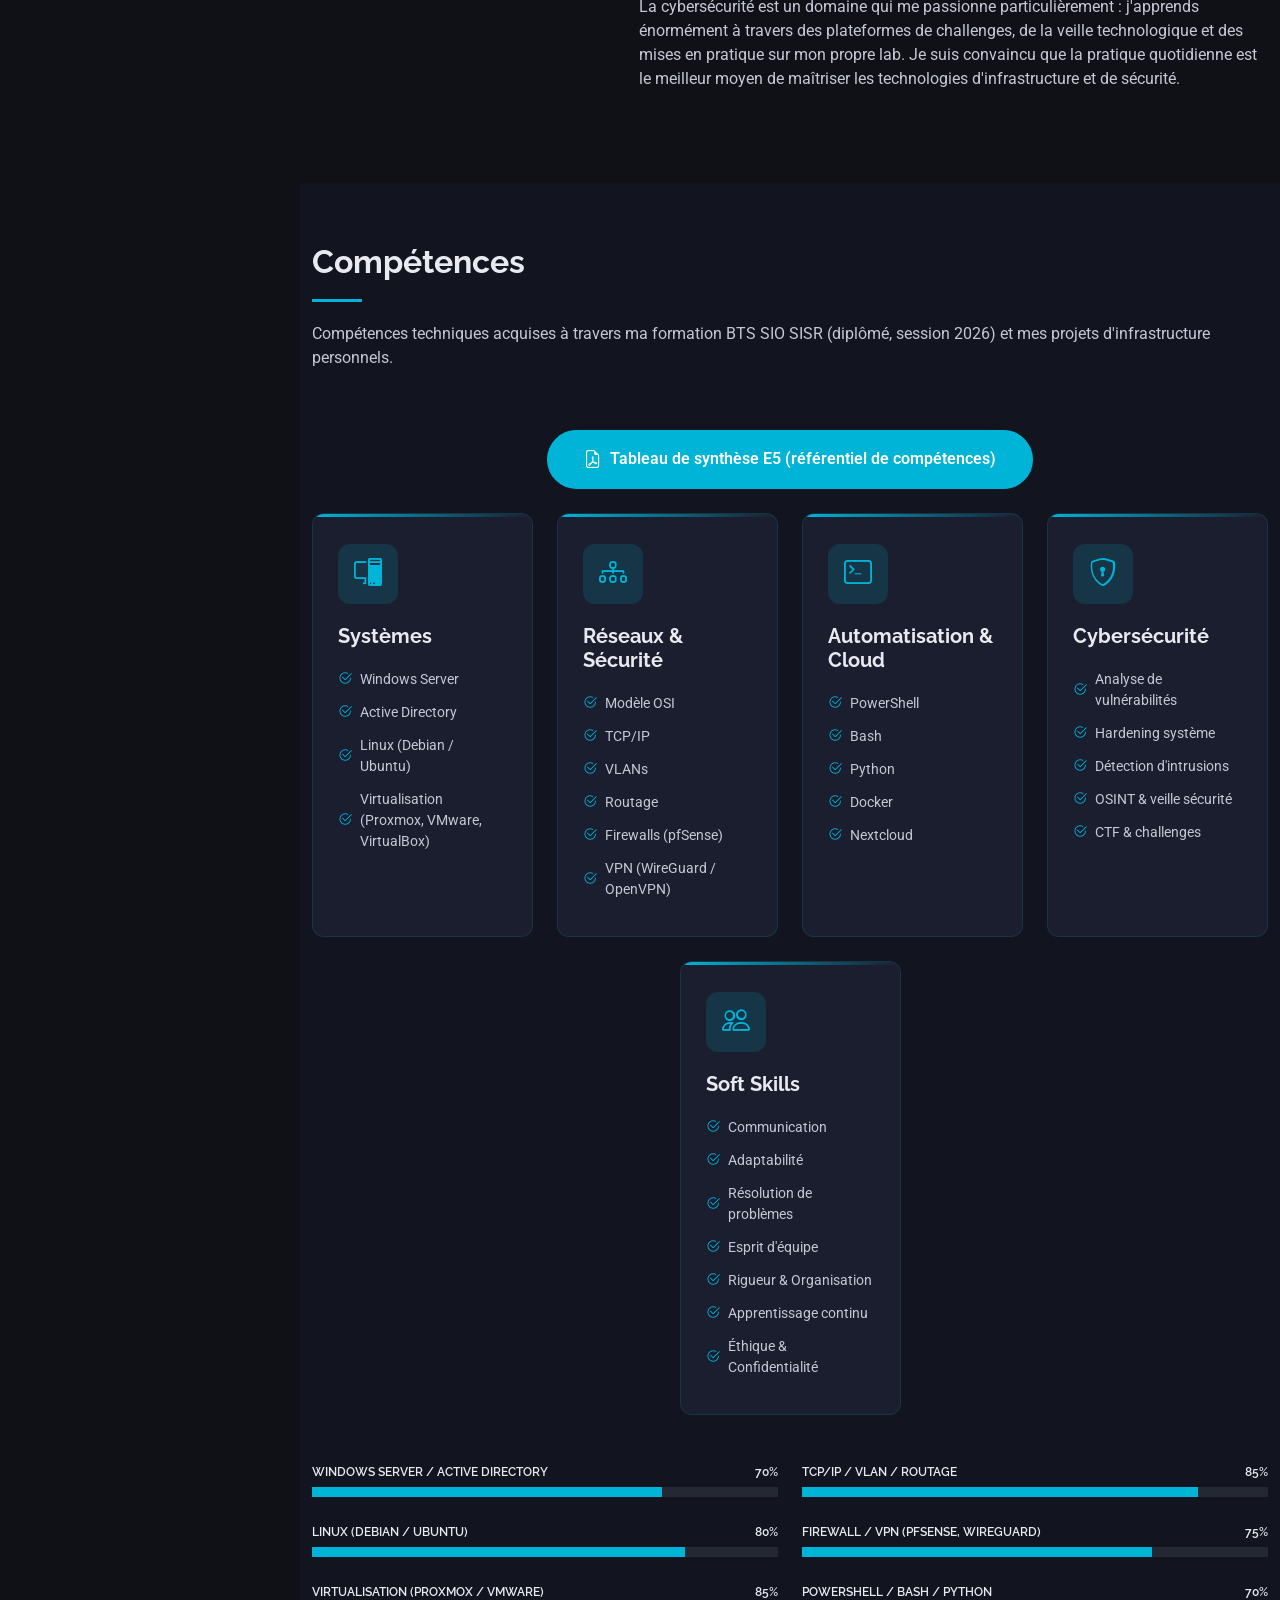
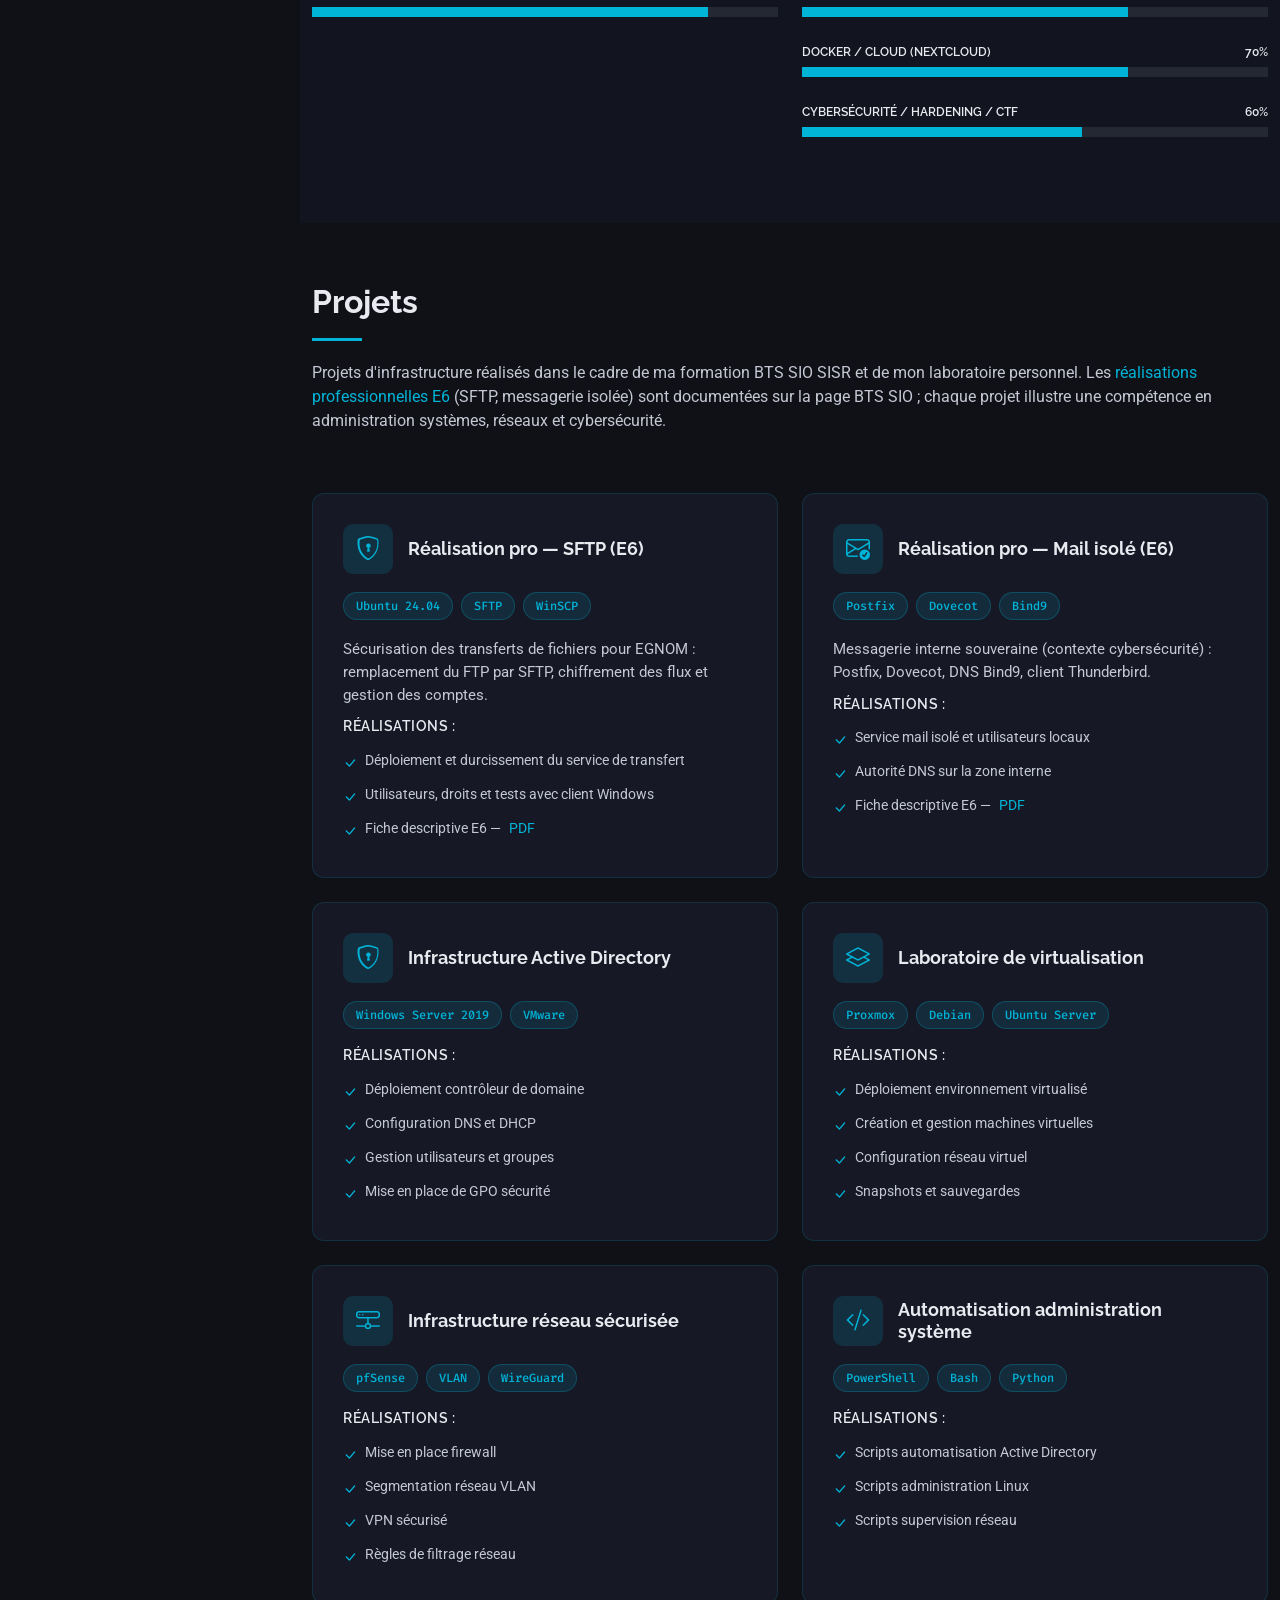
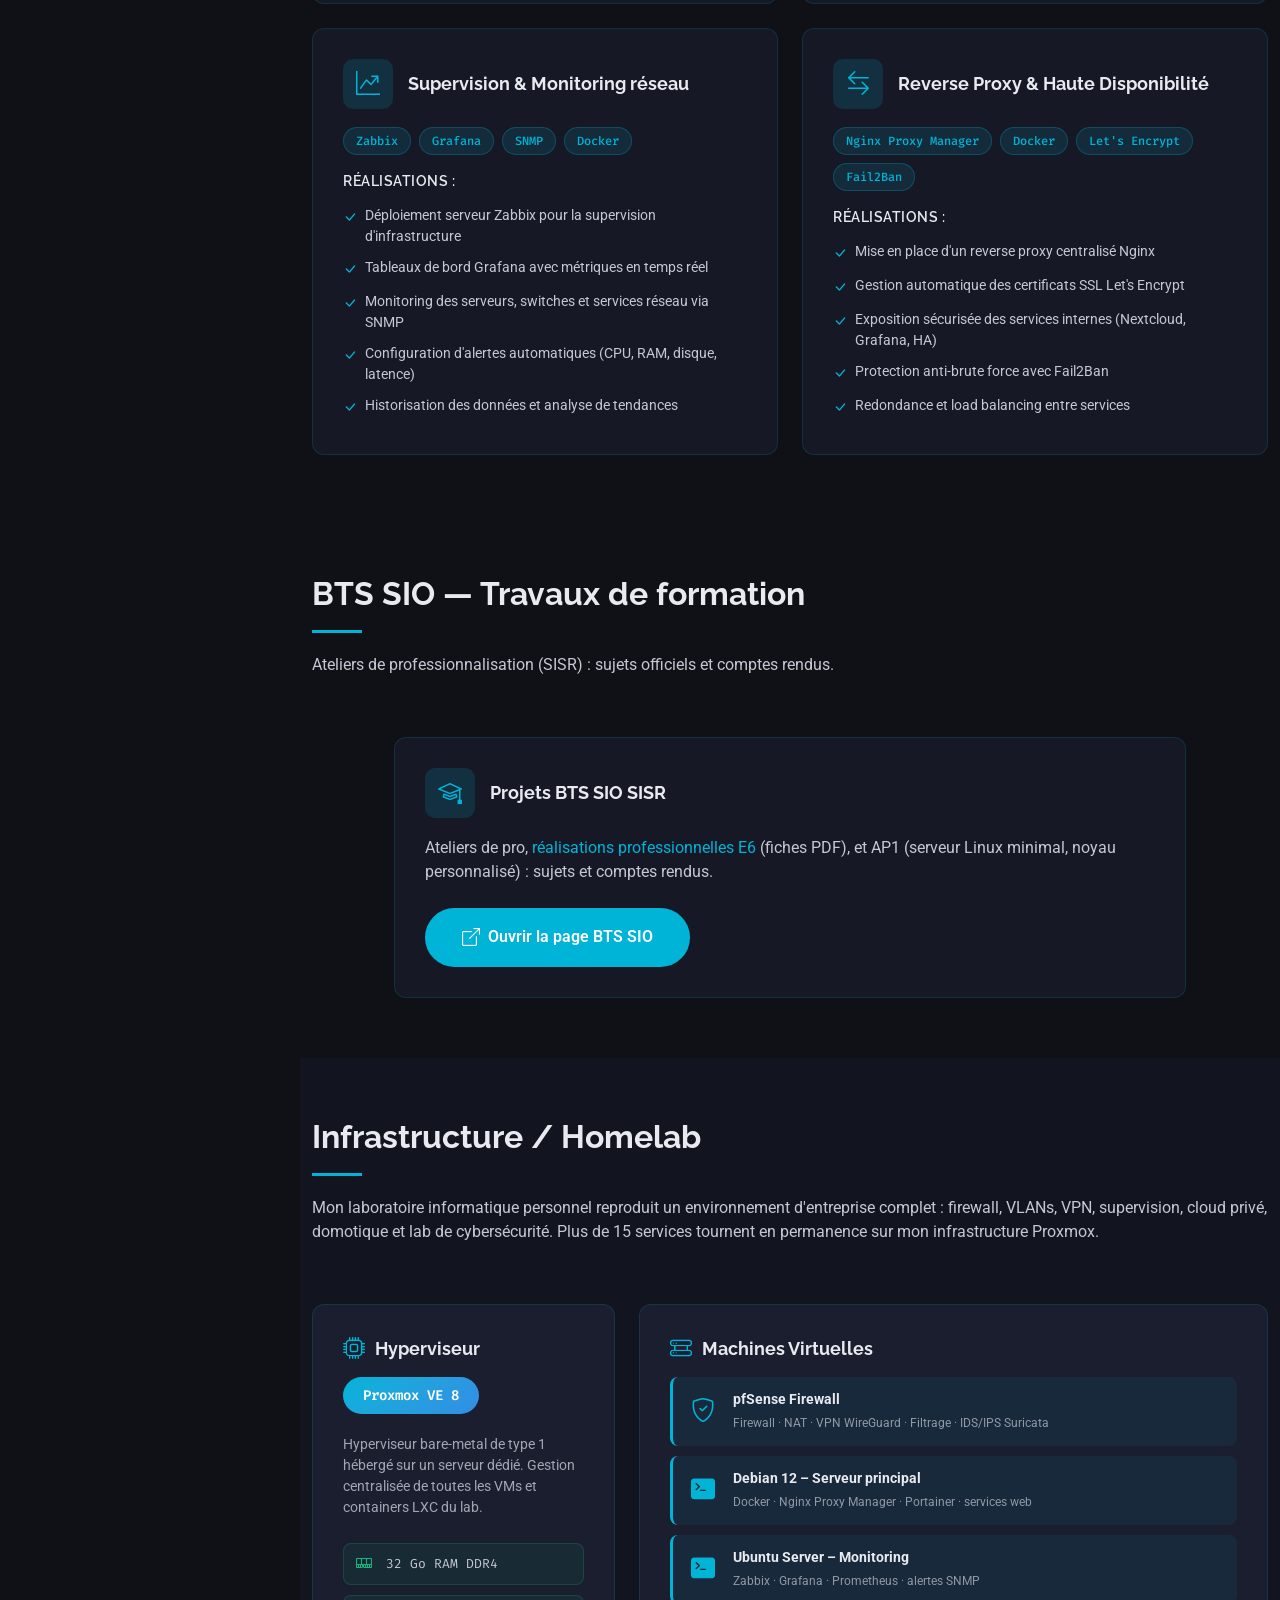
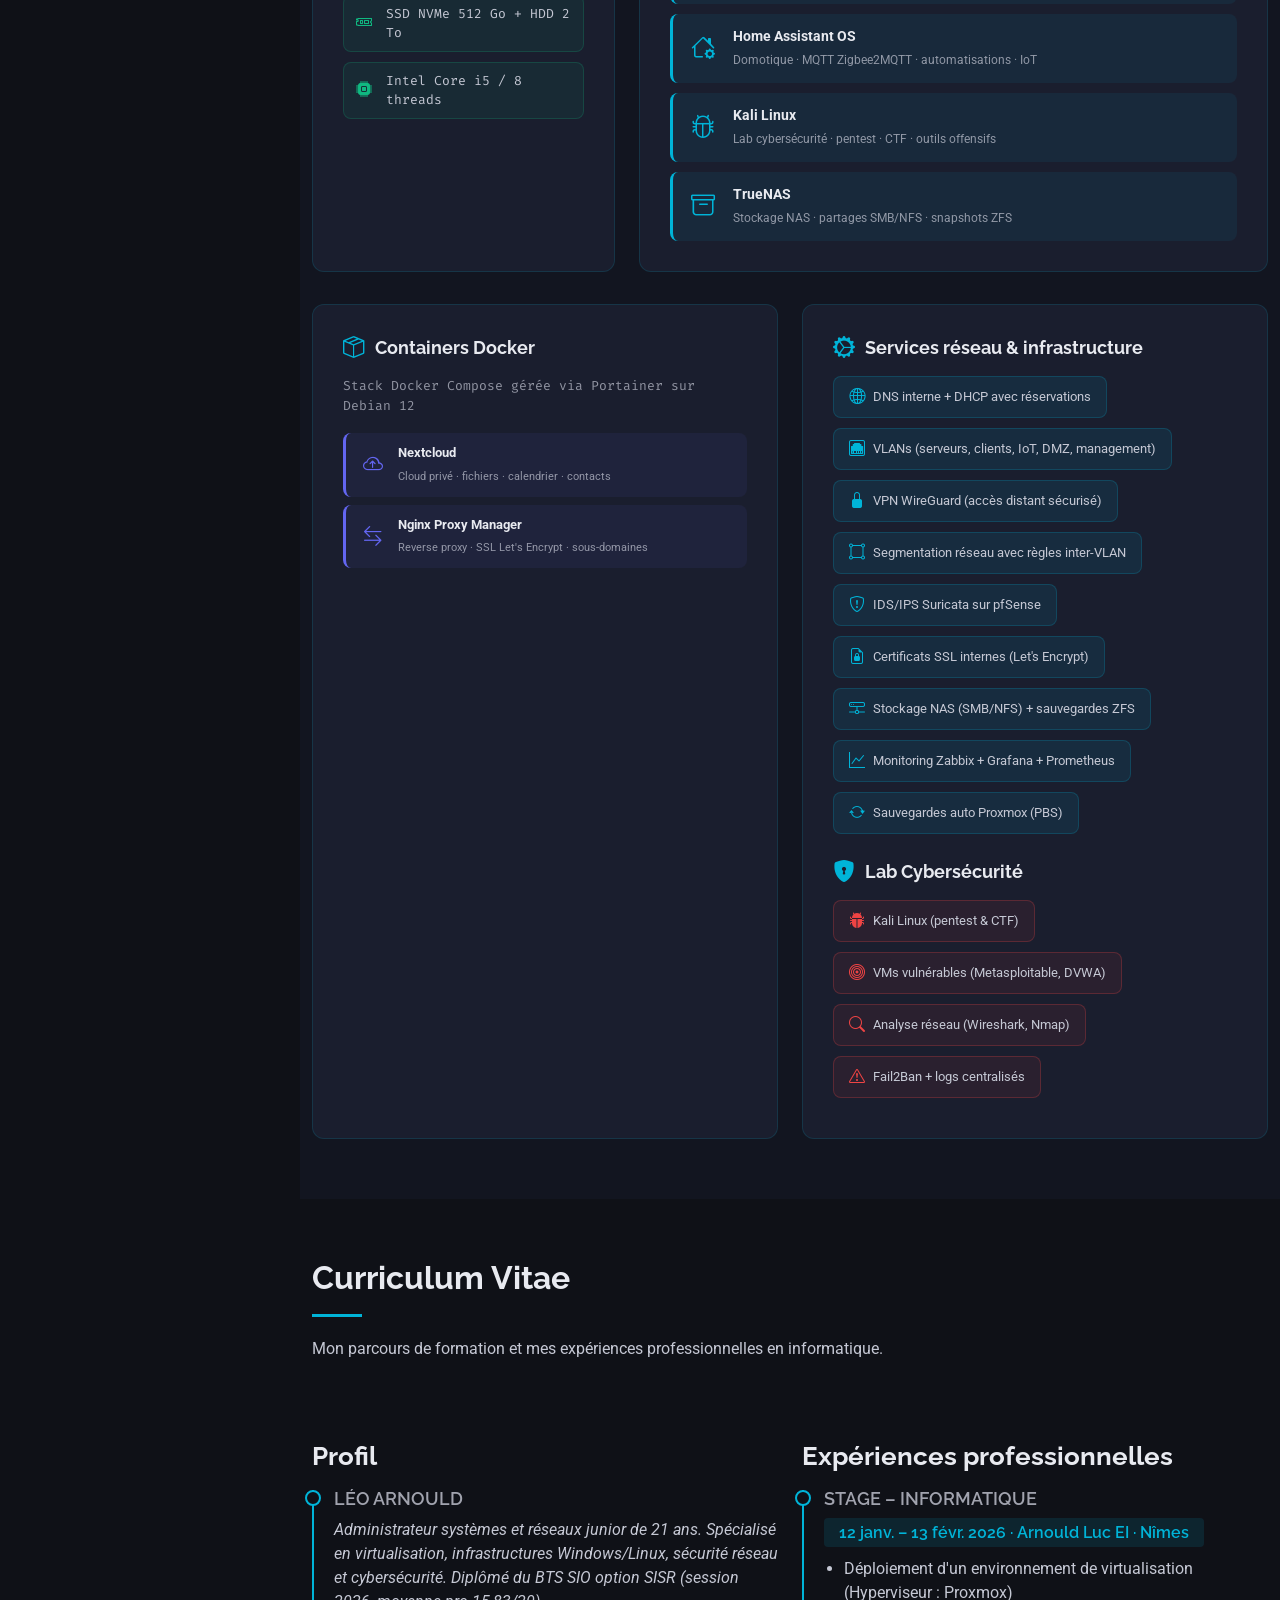
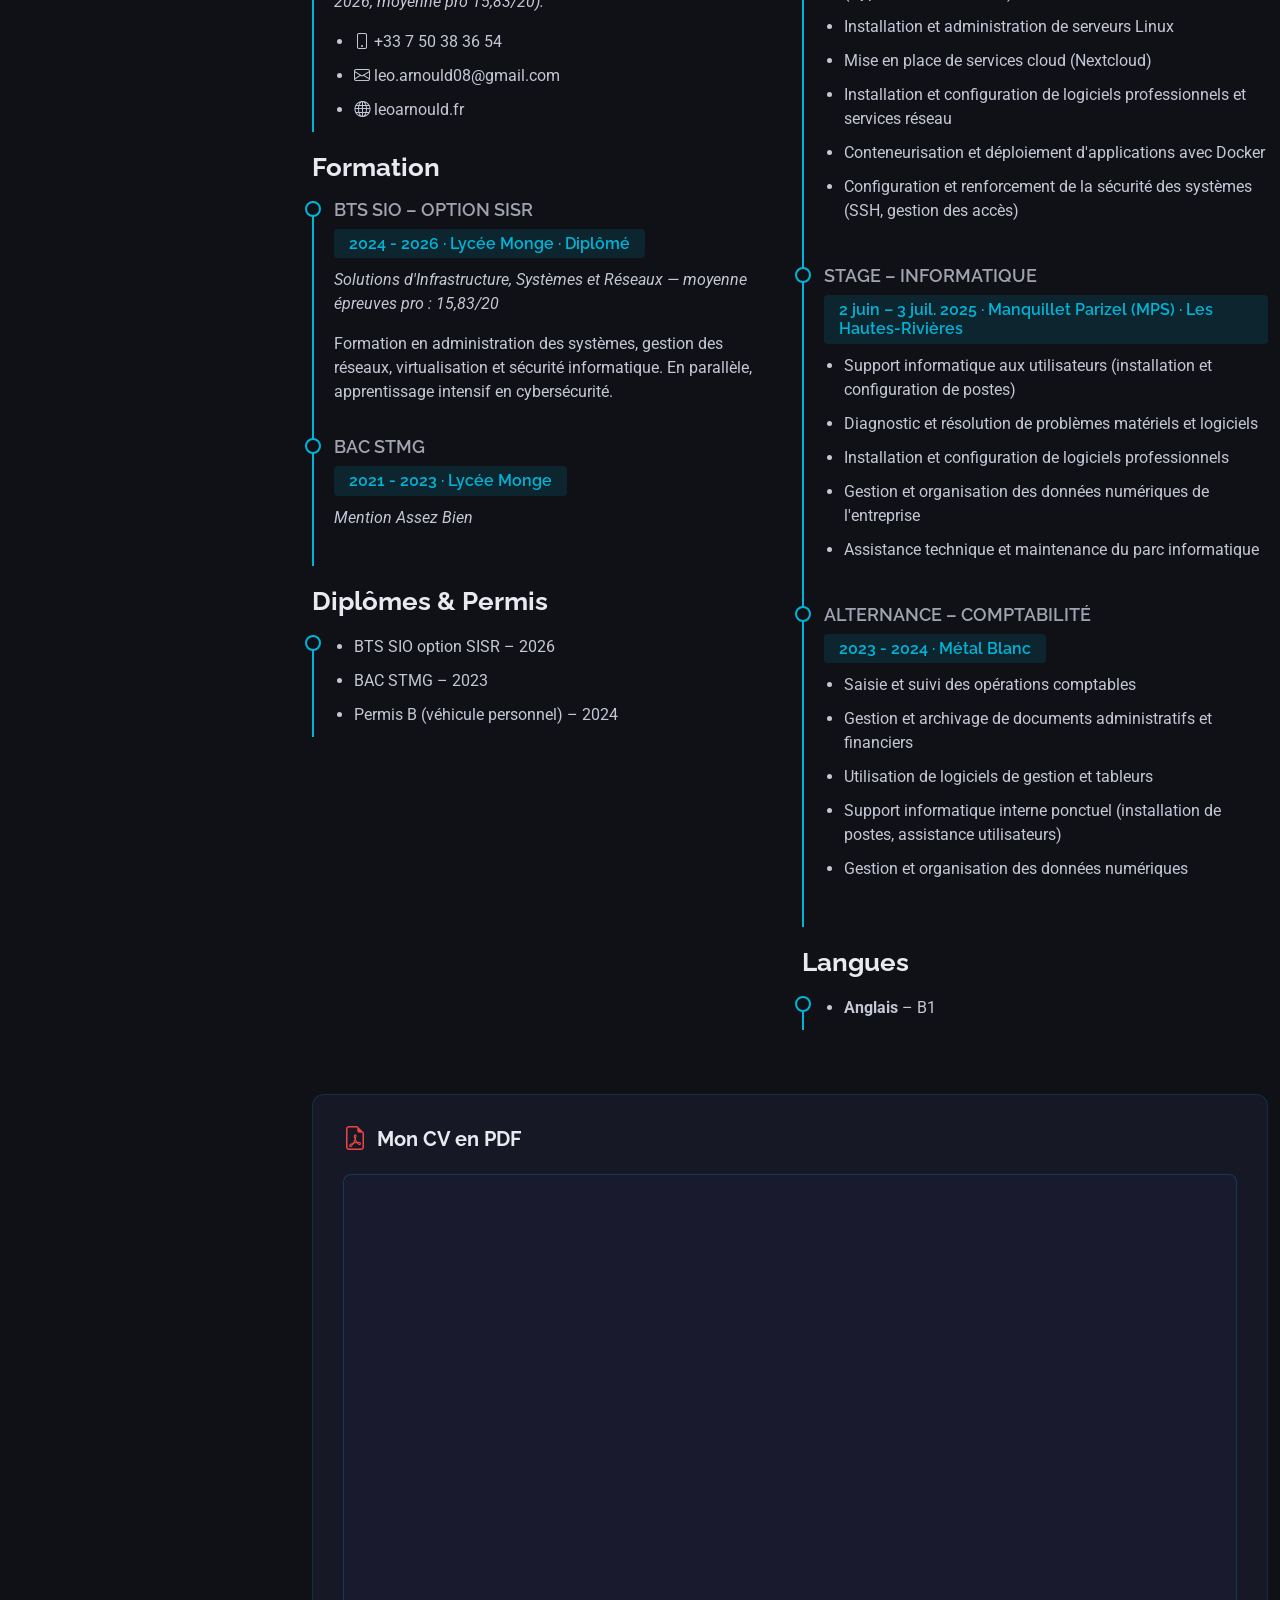
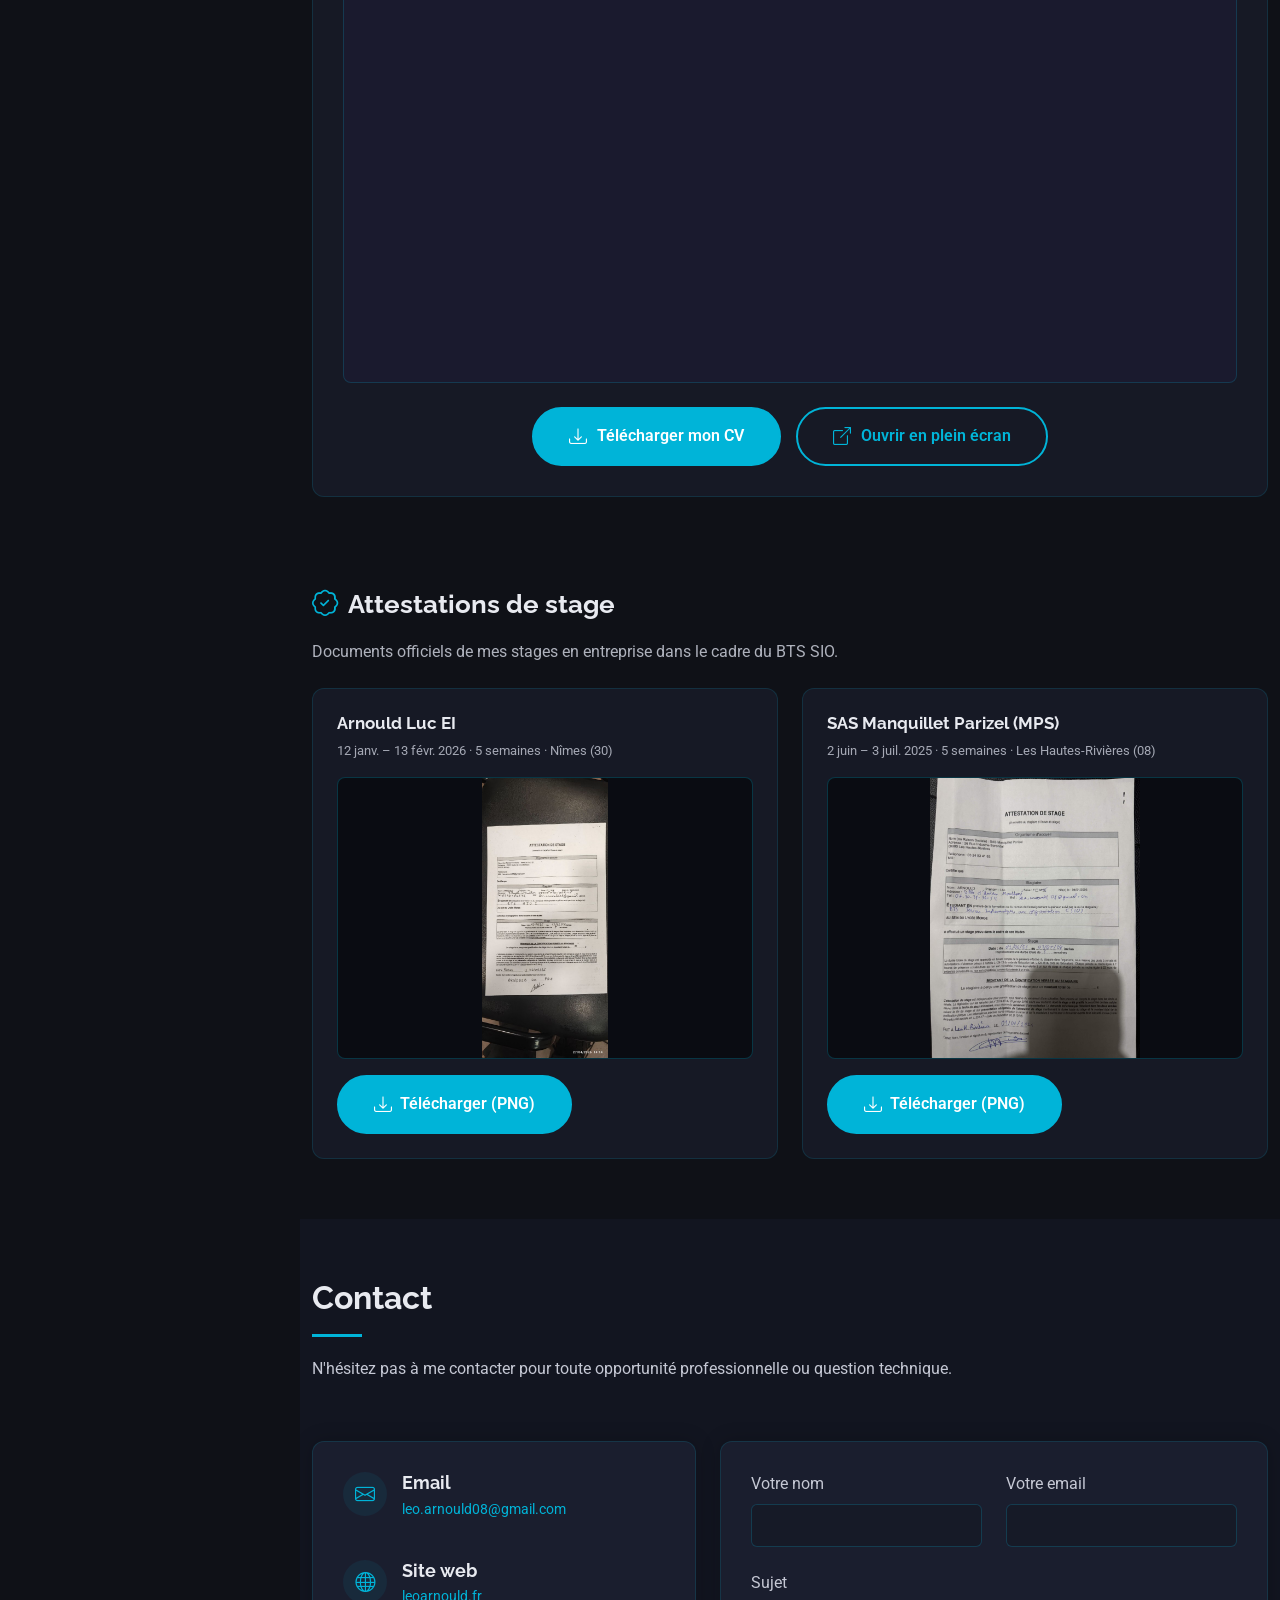
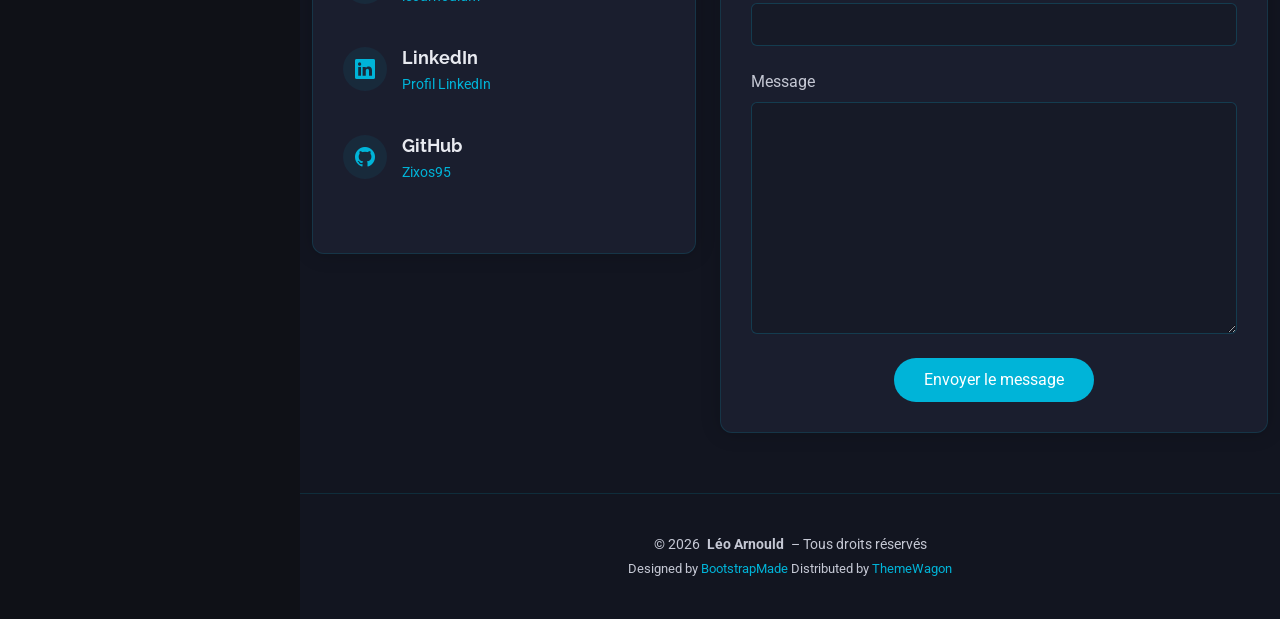
==== commit 9fa1ada5: "Mettre a jour le portfolio apres obtention du BTS SIO (session 2026, moyenne pro 15,83/20). Co-autho" ====
--- a/index.html
+++ b/index.html
@@ -5,7 +5,7 @@
   <meta charset="utf-8">
   <meta content="width=device-width, initial-scale=1.0" name="viewport">
   <title>Portfolio BTS SIO SISR | Léo Arnould — Administrateur systèmes &amp; réseaux</title>
-  <meta name="description" content="Portfolio BTS SIO option SISR : projets d’infrastructure, homelab, compétences réseau, Linux, virtualisation et cybersécurité. Léo Arnould, futur administrateur systèmes et réseaux — CV et tableau E5.">
+  <meta name="description" content="Portfolio BTS SIO option SISR : projets d’infrastructure, homelab, compétences réseau, Linux, virtualisation et cybersécurité. Léo Arnould, diplômé BTS SIO SISR (session 2026, moyenne pro 15,83/20) — CV et tableau E5.">
   <meta name="robots" content="index, follow, max-image-preview:large, max-snippet:-1, max-video-preview:-1">
   <meta name="author" content="Léo Arnould">
   <meta name="theme-color" content="#0a0c12">
@@ -30,7 +30,7 @@
   <script type="application/ld+json">
   {"@context":"https://schema.org","@graph":[
     {"@type":"WebSite","@id":"https://leoarnould.fr/#website","url":"https://leoarnould.fr/","name":"Portfolio Léo Arnould — BTS SIO SISR","description":"Portfolio professionnel BTS SIO option SISR : administrateur systèmes et réseaux, projets d’infrastructure, homelab et compétences.","inLanguage":"fr-FR","publisher":{"@id":"https://leoarnould.fr/#person"}},
-    {"@type":"Person","@id":"https://leoarnould.fr/#person","name":"Léo Arnould","givenName":"Léo","familyName":"Arnould","url":"https://leoarnould.fr/","image":{"@type":"ImageObject","url":"https://leoarnould.fr/assets/img/my-profile-img.jpg"},"jobTitle":"Administrateur systèmes et réseaux","email":"leo.arnould08@gmail.com","sameAs":["https://github.com/Zixos95"],"alumniOf":{"@type":"EducationalOrganization","name":"BTS SIO option SISR — Lycée Monge"},"knowsAbout":["BTS SIO SISR","Administration Windows Server et Active Directory","Linux Debian Ubuntu","Virtualisation Proxmox VMware","Réseaux TCP/IP VLAN routage","Pare-feu pfSense VPN","Cybersécurité et durcissement","Supervision Zabbix Grafana","Docker et automatisation"],"description":"Étudiant en BTS SIO option SISR, spécialisé en infrastructures, virtualisation, réseaux et cybersécurité."},
+    {"@type":"Person","@id":"https://leoarnould.fr/#person","name":"Léo Arnould","givenName":"Léo","familyName":"Arnould","url":"https://leoarnould.fr/","image":{"@type":"ImageObject","url":"https://leoarnould.fr/assets/img/my-profile-img.jpg"},"jobTitle":"Administrateur systèmes et réseaux","email":"leo.arnould08@gmail.com","sameAs":["https://github.com/Zixos95"],"alumniOf":{"@type":"EducationalOrganization","name":"BTS SIO option SISR — Lycée Monge"},"knowsAbout":["BTS SIO SISR","Administration Windows Server et Active Directory","Linux Debian Ubuntu","Virtualisation Proxmox VMware","Réseaux TCP/IP VLAN routage","Pare-feu pfSense VPN","Cybersécurité et durcissement","Supervision Zabbix Grafana","Docker et automatisation"],"description":"Diplômé du BTS SIO option SISR (session 2026, moyenne aux épreuves professionnelles 15,83/20), spécialisé en infrastructures, virtualisation, réseaux et cybersécurité."},
     {"@type":"WebPage","@id":"https://leoarnould.fr/#webpage","url":"https://leoarnould.fr/","name":"Portfolio BTS SIO SISR — Léo Arnould","isPartOf":{"@id":"https://leoarnould.fr/#website"},"about":{"@id":"https://leoarnould.fr/#person"},"primaryImageOfPage":{"@type":"ImageObject","url":"https://leoarnould.fr/assets/img/my-profile-img.jpg"},"inLanguage":"fr-FR","description":"Page d’accueil du portfolio : compétences, projets BTS SIO, homelab et contact."}
   ]}
   </script>
@@ -105,7 +105,7 @@
 
       <div class="container section-title" data-aos="fade-up">
         <h2>À propos</h2>
-        <p>Administrateur systèmes et réseaux junior spécialisé en virtualisation, infrastructures Windows/Linux et sécurité réseau. Passionné par la cybersécurité, un domaine dans lequel j’investis énormément de temps pour monter en compétences. Actuellement en BTS SIO option SISR, je passe mon examen en mai 2026. Retrouvez le détail de mes <a href="bts-sio.html">projets et ateliers BTS SIO</a> sur la page dédiée.</p>
+        <p>Administrateur systèmes et réseaux junior spécialisé en virtualisation, infrastructures Windows/Linux et sécurité réseau. Passionné par la cybersécurité, un domaine dans lequel j’investis énormément de temps pour monter en compétences. Diplômé du <strong>BTS SIO option SISR</strong> (session 2026, moyenne aux épreuves professionnelles : <strong>15,83/20</strong>). Retrouvez le détail de mes <a href="bts-sio.html">projets et ateliers BTS SIO</a> sur la page dédiée.</p>
       </div><div class="container" data-aos="fade-up" data-aos-delay="100">
 
         <div class="row gy-4 justify-content-center">
@@ -115,12 +115,12 @@
           <div class="col-lg-8 content">
             <h2>Administrateur Systèmes &amp; Réseaux Junior</h2>
             <p class="fst-italic py-3">
-              Actuellement en deuxième année de BTS SIO option SISR (passage de l'examen en mai 2026), je me spécialise dans l'administration d'infrastructures, la virtualisation et la sécurité réseau. Très attiré par la cybersécurité, j'y consacre une grande partie de mon temps libre pour développer mes compétences dans ce domaine.
+              Diplômé du BTS SIO option SISR (session 2026, moyenne pro 15,83/20), je me spécialise dans l'administration d'infrastructures, la virtualisation et la sécurité réseau. Très attiré par la cybersécurité, j'y consacre une grande partie de mon temps libre pour développer mes compétences dans ce domaine.
             </p>
             <div class="row">
               <div class="col-lg-6">
                 <ul>
-                  <li><i class="bi bi-chevron-right"></i> <strong>Formation :</strong> <span>BTS SIO SISR (en cours)</span></li>
+                  <li><i class="bi bi-chevron-right"></i> <strong>Formation :</strong> <span>BTS SIO SISR — diplômé (2026)</span></li>
                   <li><i class="bi bi-chevron-right"></i> <strong>Site :</strong> <span>leoarnould.fr</span></li>
                   <li><i class="bi bi-chevron-right"></i> <strong>Email :</strong> <span>leo.arnould08@gmail.com</span></li>
                 </ul>
@@ -145,7 +145,7 @@
 
       <div class="container section-title" data-aos="fade-up">
         <h2>Compétences</h2>
-        <p>Compétences techniques acquises à travers ma formation BTS SIO SISR (en cours, examen en mai 2026) et mes projets d'infrastructure personnels.</p>
+        <p>Compétences techniques acquises à travers ma formation BTS SIO SISR (diplômé, session 2026) et mes projets d'infrastructure personnels.</p>
       </div>
       <div class="container text-center mb-4" data-aos="fade-up" data-aos-delay="50">
         <a href="assets/docs/tableau-synthese-e5.pdf" target="_blank" rel="noopener noreferrer" class="btn-download-cv" style="display: inline-flex; align-items: center; gap: 8px;">
@@ -298,7 +298,7 @@
 
       <div class="container section-title" data-aos="fade-up">
         <h2>Projets</h2>
-        <p>Projets d'infrastructure réalisés dans le cadre de ma formation BTS SIO SISR (en cours) et de mon laboratoire personnel. Les <a href="bts-sio.html#realisations-pro">réalisations professionnelles E6</a> (SFTP, messagerie isolée) sont documentées sur la page BTS SIO ; chaque projet illustre une compétence en administration systèmes, réseaux et cybersécurité.</p>
+        <p>Projets d'infrastructure réalisés dans le cadre de ma formation BTS SIO SISR et de mon laboratoire personnel. Les <a href="bts-sio.html#realisations-pro">réalisations professionnelles E6</a> (SFTP, messagerie isolée) sont documentées sur la page BTS SIO ; chaque projet illustre une compétence en administration systèmes, réseaux et cybersécurité.</p>
       </div><div class="container">
 
         <div class="row gy-4">
@@ -697,7 +697,7 @@
 
             <div class="resume-item pb-0">
               <h4>Léo Arnould</h4>
-              <p><em>Apprenti SysAdmin passionné de 21 ans. Spécialisé en virtualisation, infrastructures Windows/Linux, sécurité réseau et cybersécurité. En formation BTS SIO SISR, passage de l'examen en mai 2026.</em></p>
+              <p><em>Administrateur systèmes et réseaux junior de 21 ans. Spécialisé en virtualisation, infrastructures Windows/Linux, sécurité réseau et cybersécurité. Diplômé du BTS SIO option SISR (session 2026, moyenne pro 15,83/20).</em></p>
               <ul>
                 <li><i class="bi bi-phone"></i> +33 7 50 38 36 54</li>
                 <li><i class="bi bi-envelope"></i> leo.arnould08@gmail.com</li>
@@ -705,9 +705,9 @@
               </ul>
             </div><h3 class="resume-title">Formation</h3>
             <div class="resume-item">
-              <h4>BTS SIO – Option SISR (en cours)</h4>
-              <h5>2025 - 2026 · Lycée Monge</h5>
-              <p><em>Solutions d'Infrastructure, Systèmes et Réseaux</em></p>
+              <h4>BTS SIO – Option SISR</h4>
+              <h5>2024 - 2026 · Lycée Monge · Diplômé</h5>
+              <p><em>Solutions d'Infrastructure, Systèmes et Réseaux — moyenne épreuves pro : 15,83/20</em></p>
               <p>Formation en administration des systèmes, gestion des réseaux, virtualisation et sécurité informatique. En parallèle, apprentissage intensif en cybersécurité.</p>
             </div><div class="resume-item">
               <h4>BAC STMG</h4>
@@ -716,6 +716,7 @@
             </div><h3 class="resume-title">Diplômes & Permis</h3>
             <div class="resume-item">
               <ul>
+                <li>BTS SIO option SISR – 2026</li>
                 <li>BAC STMG – 2023</li>
                 <li>Permis B (véhicule personnel) – 2024</li>
               </ul>
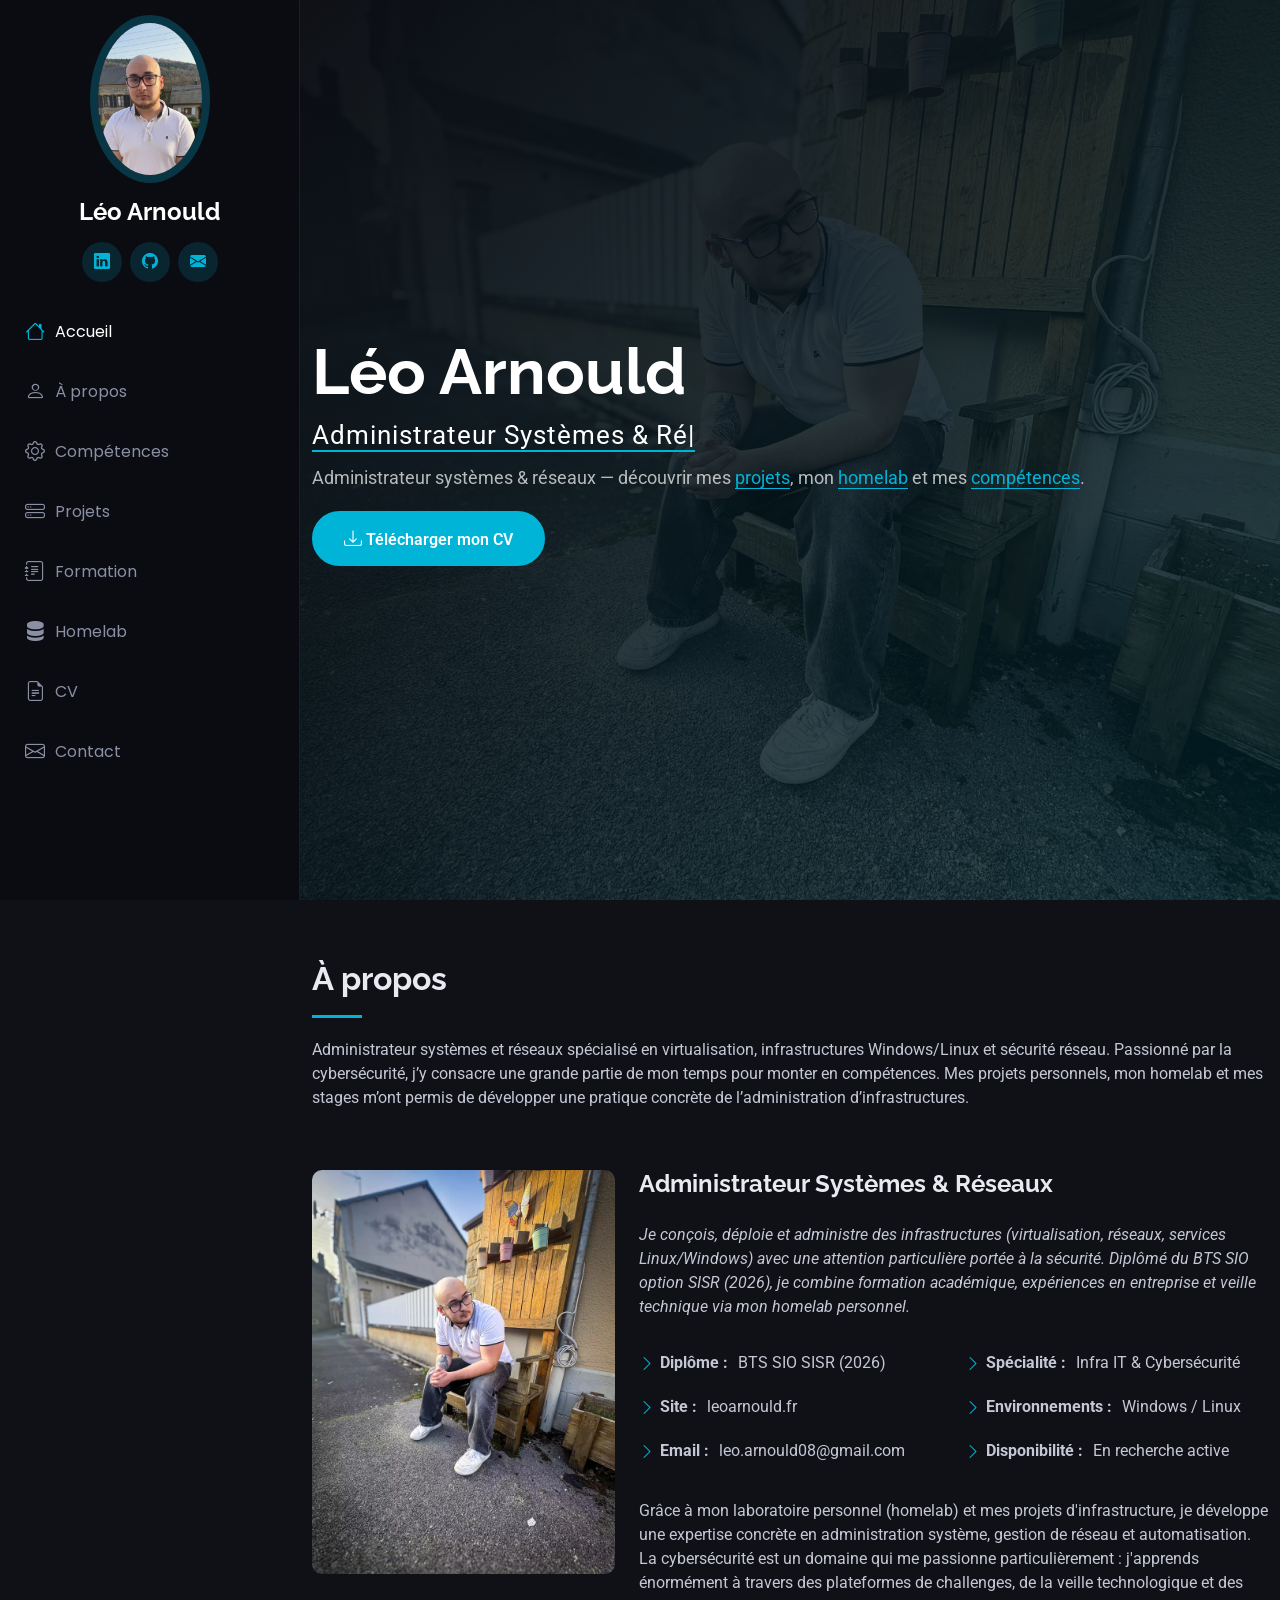
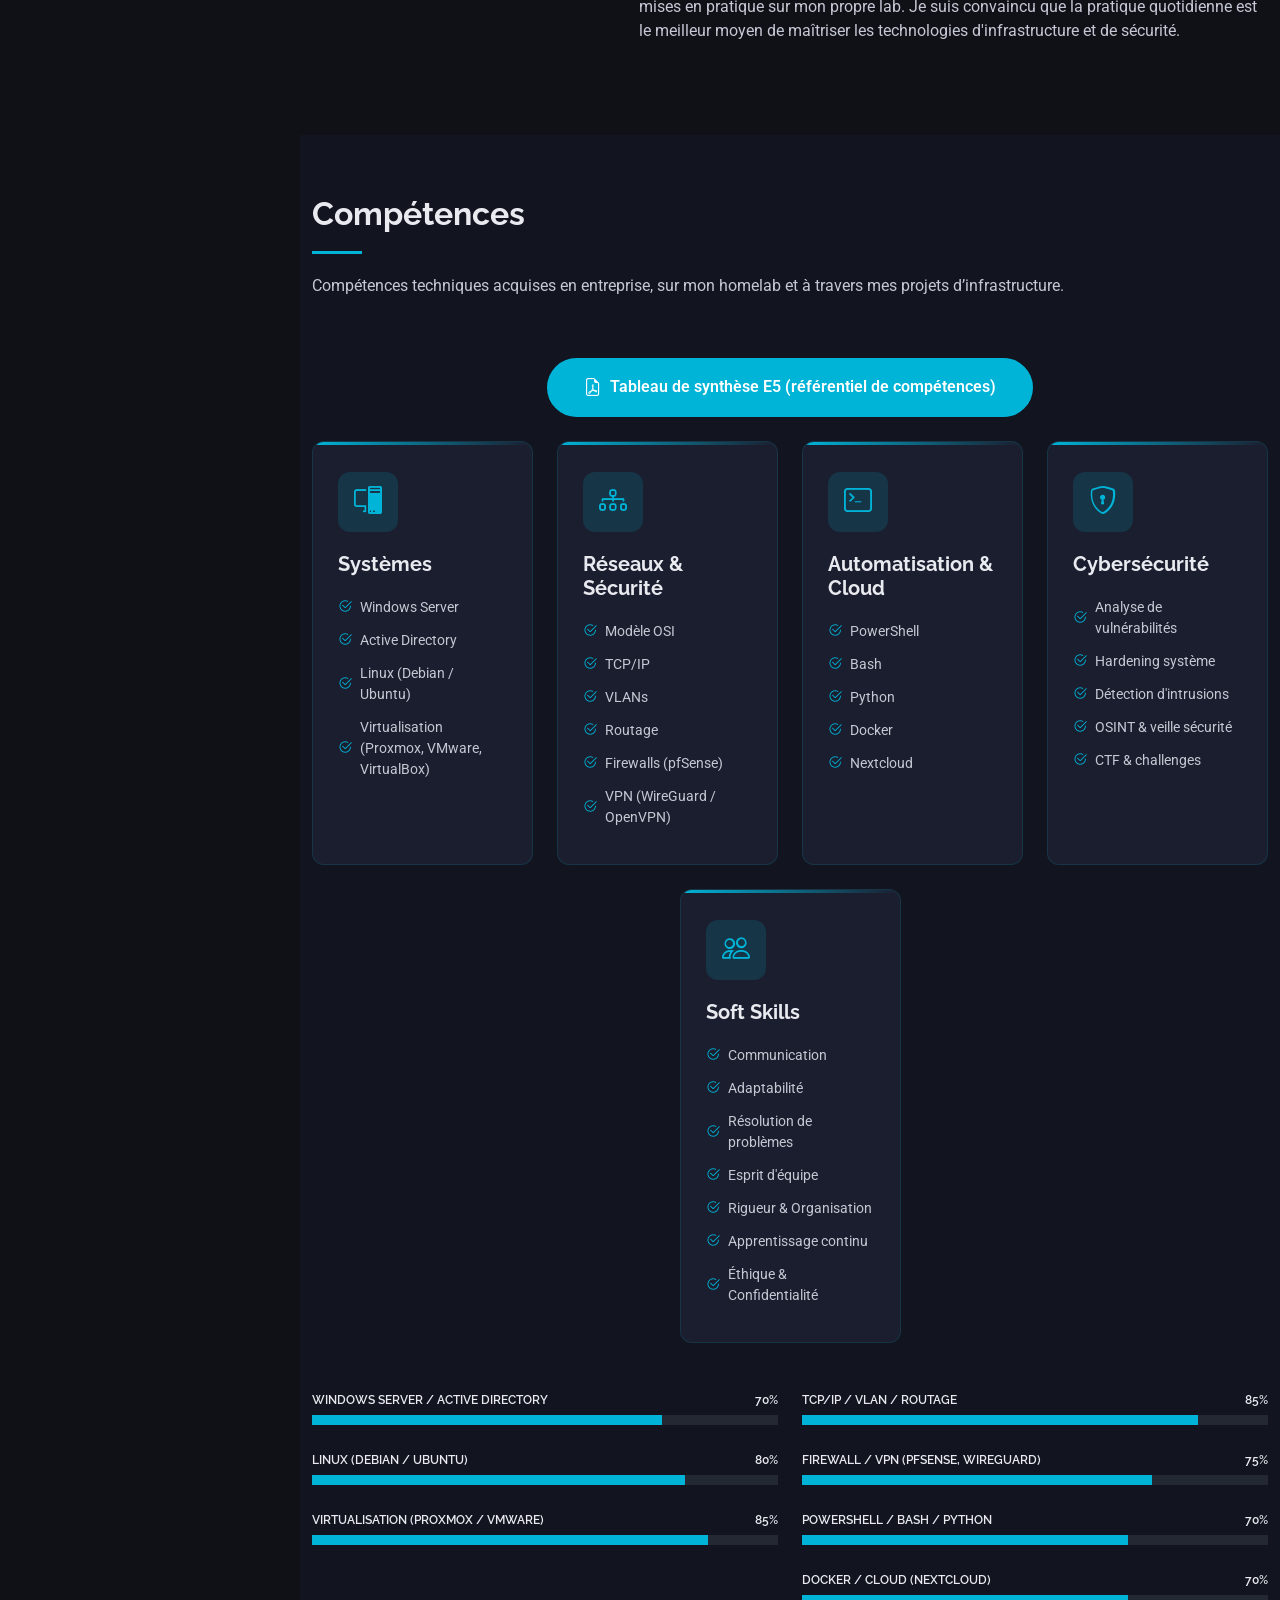
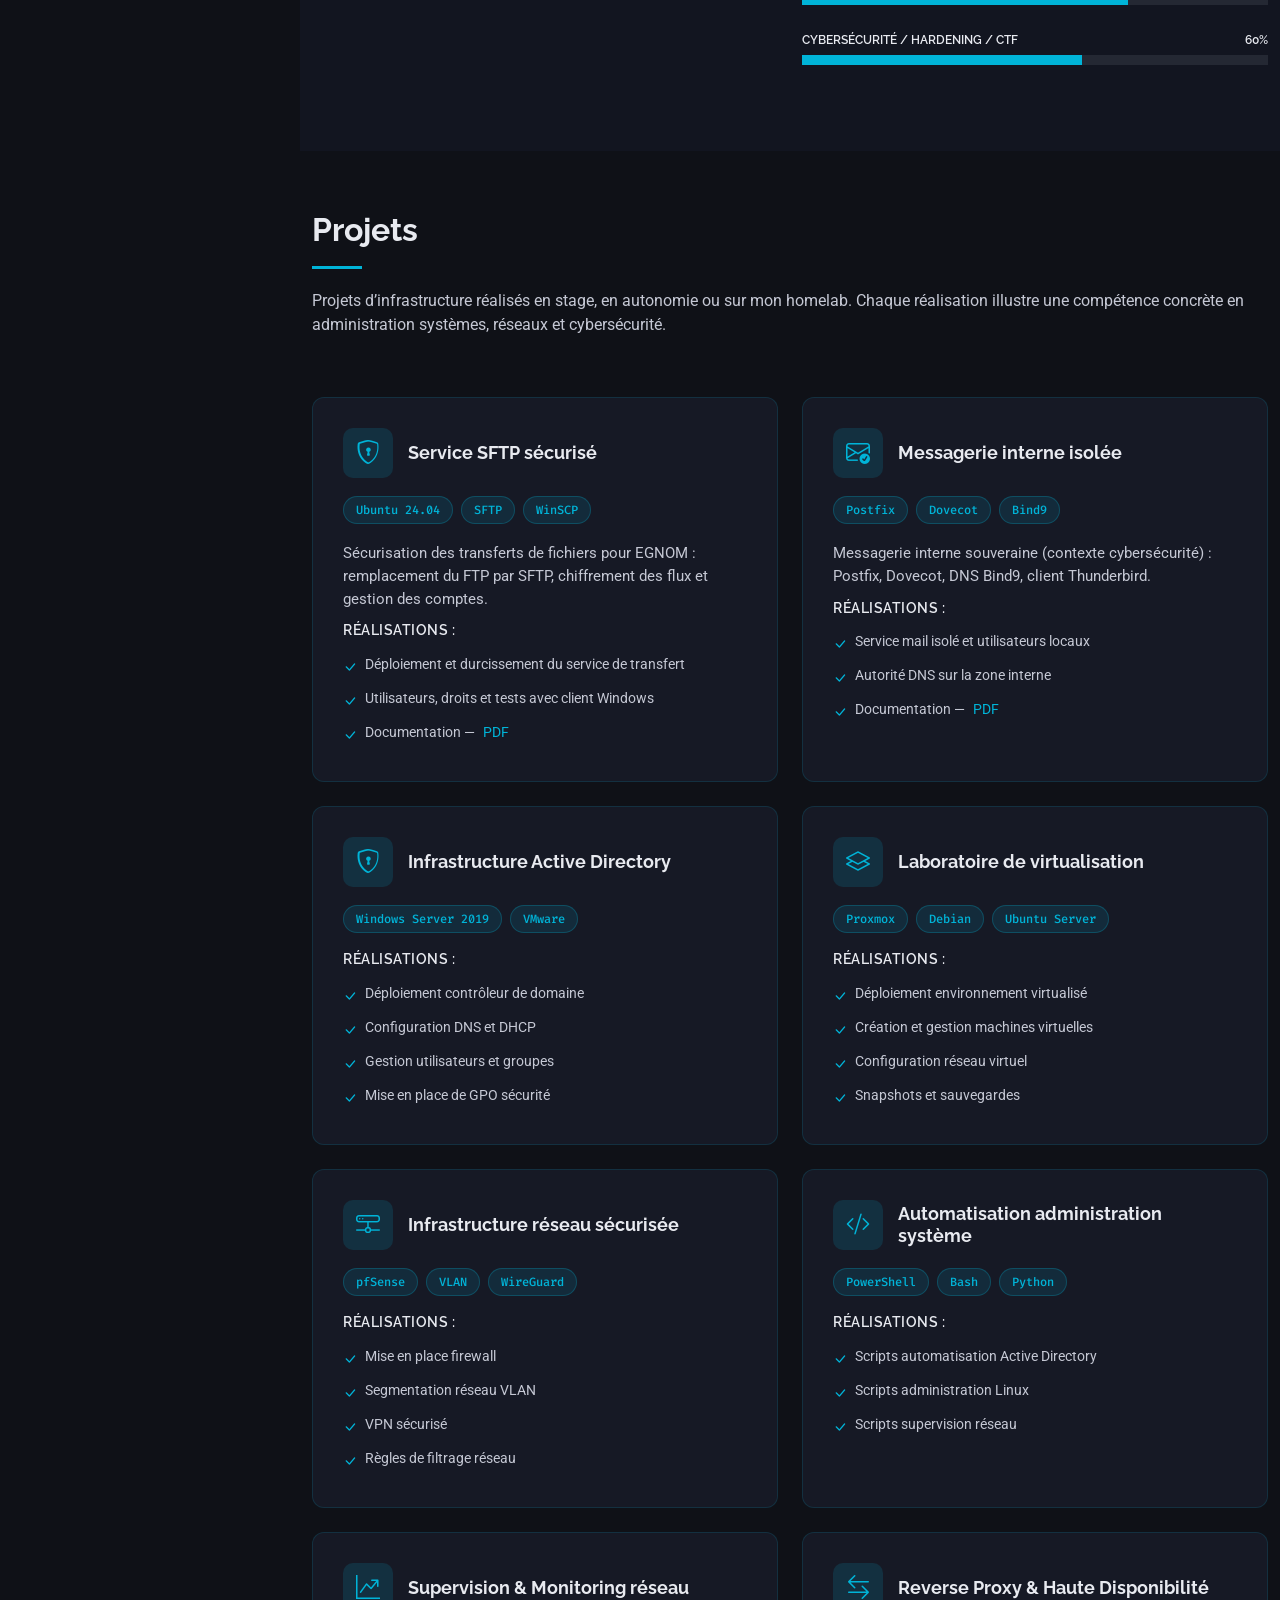
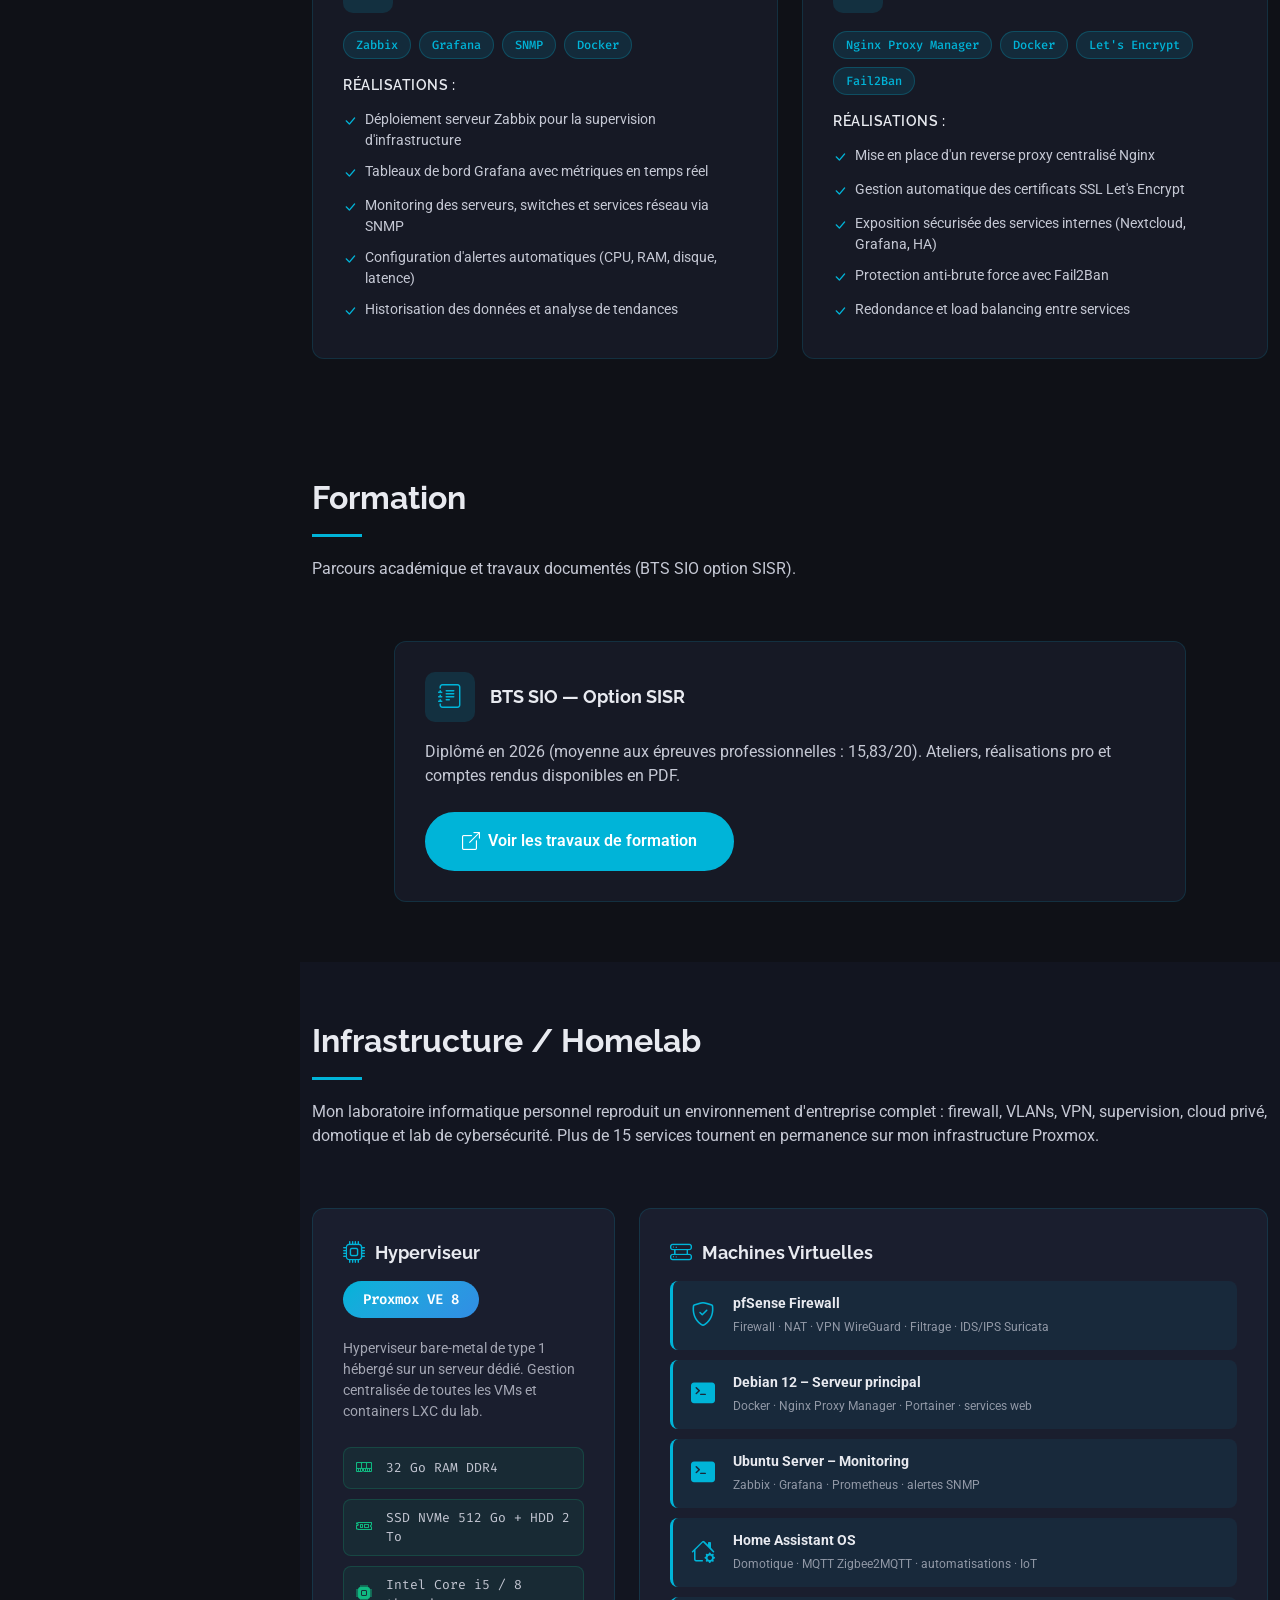
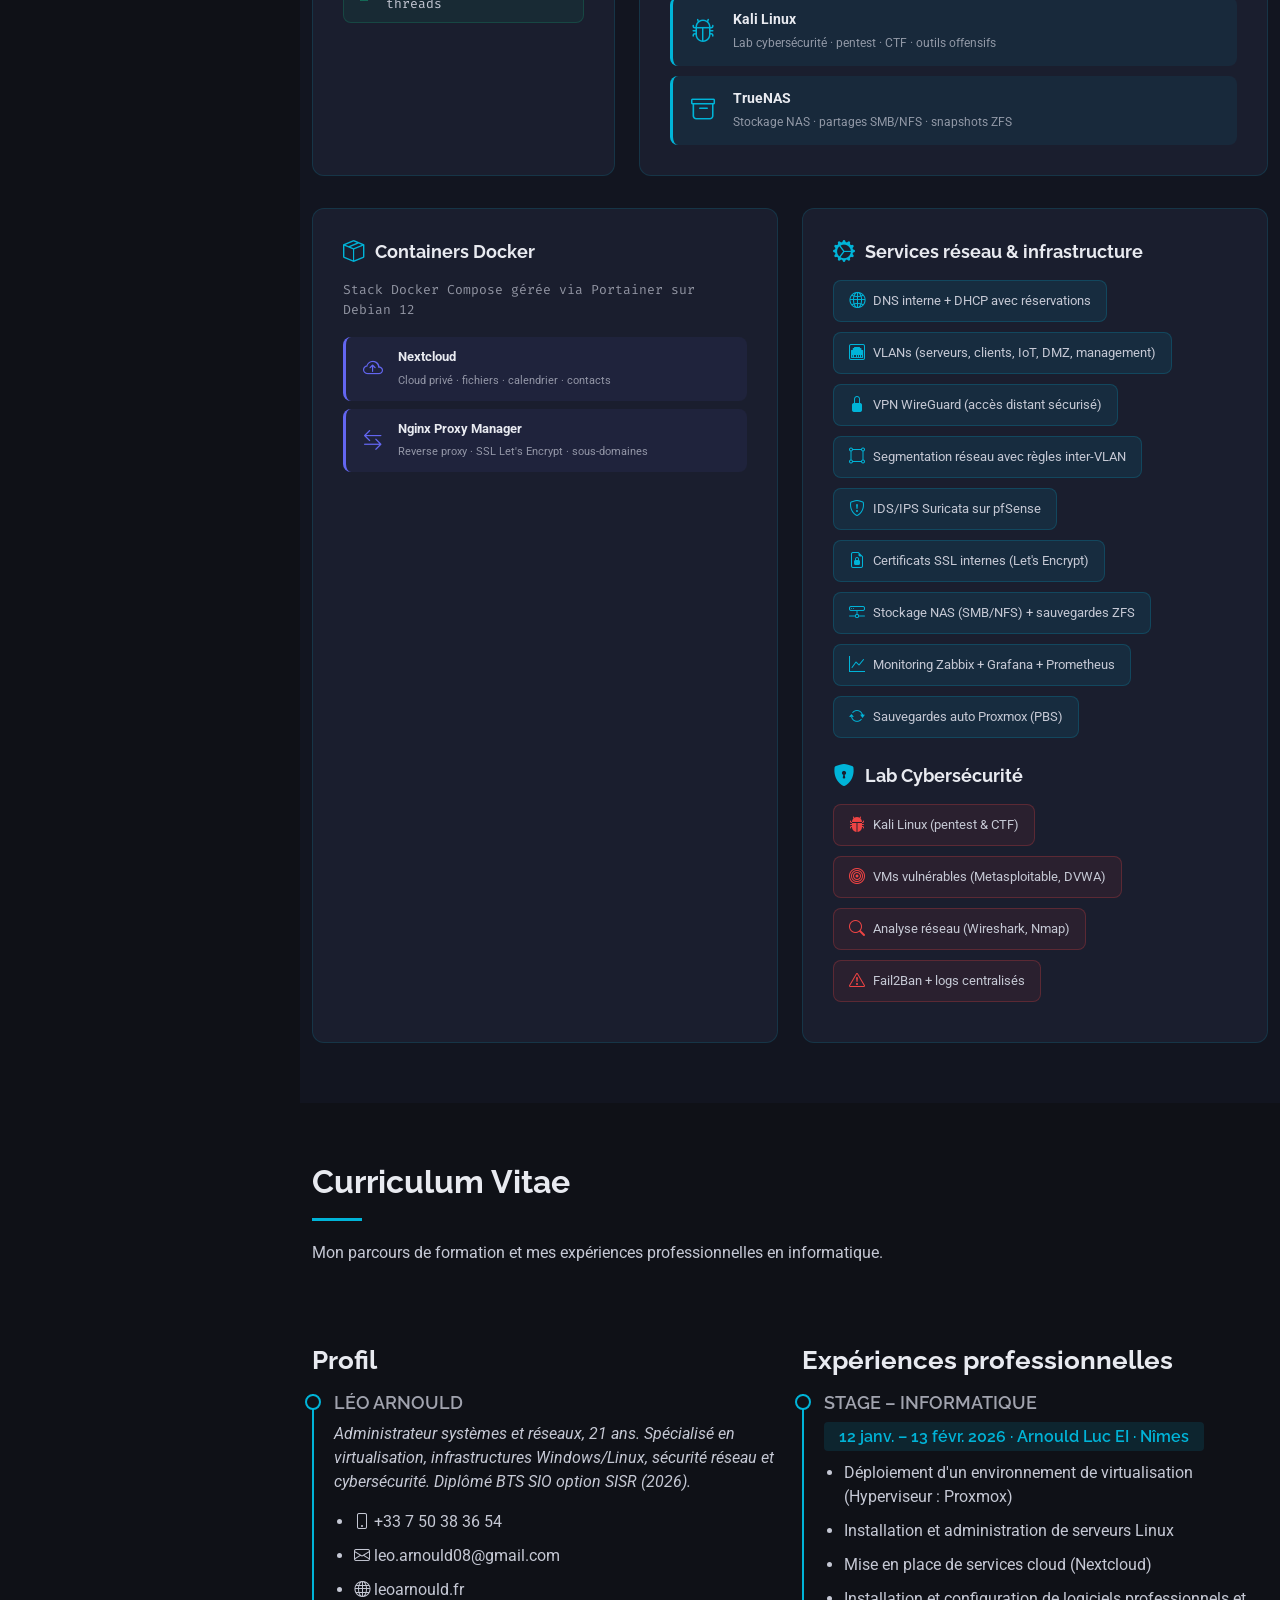
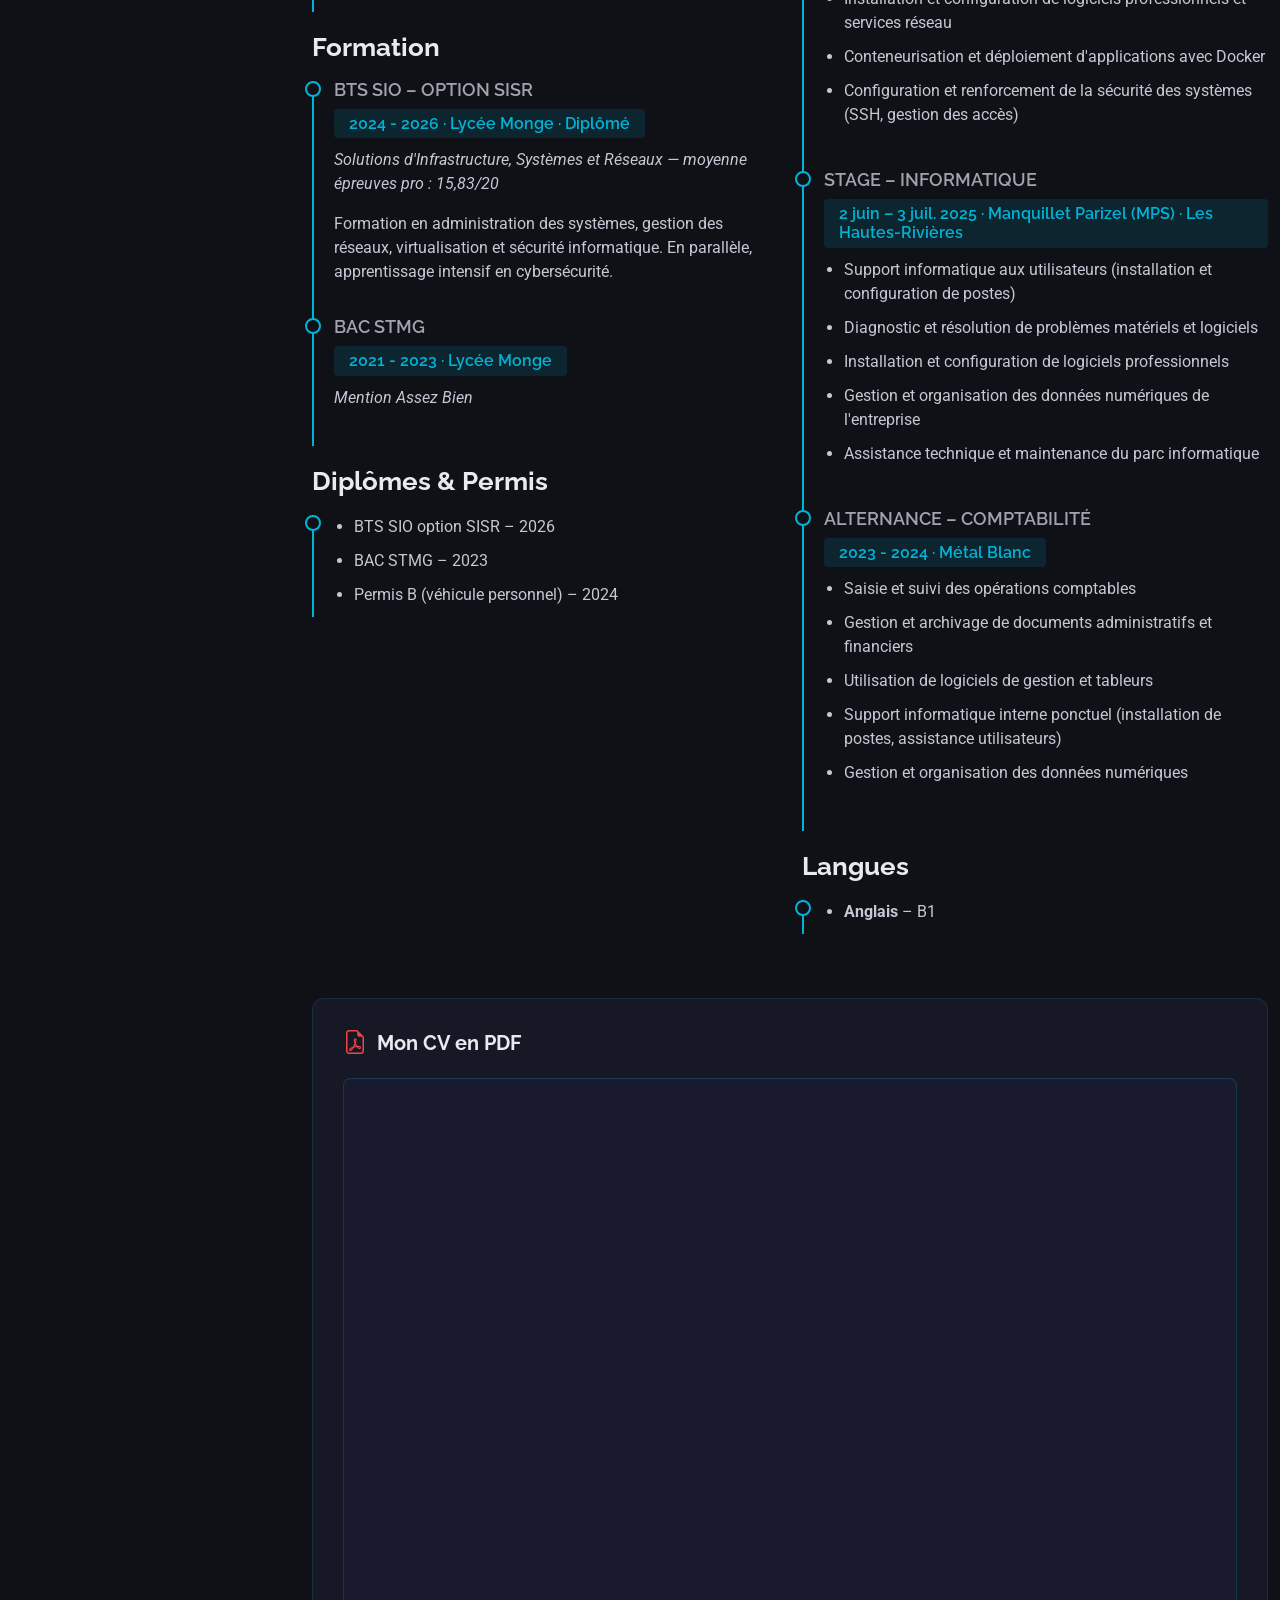
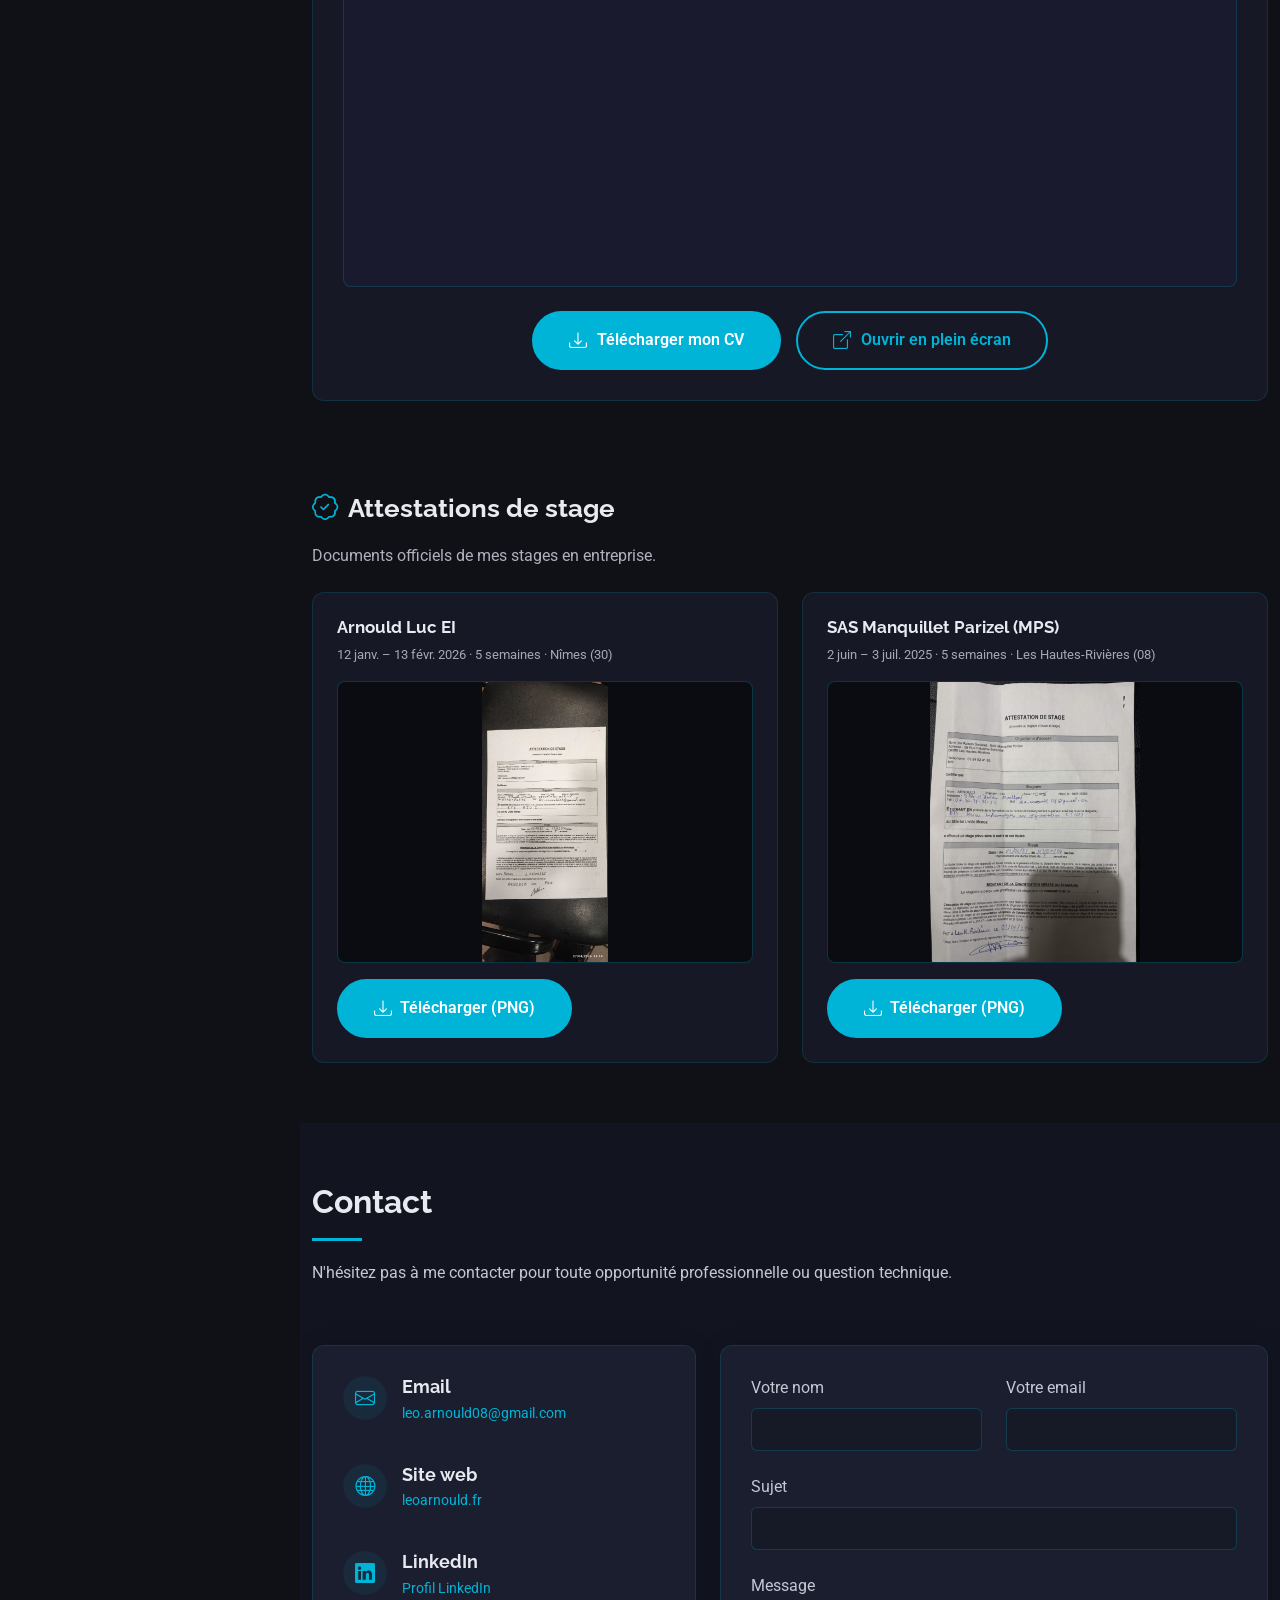
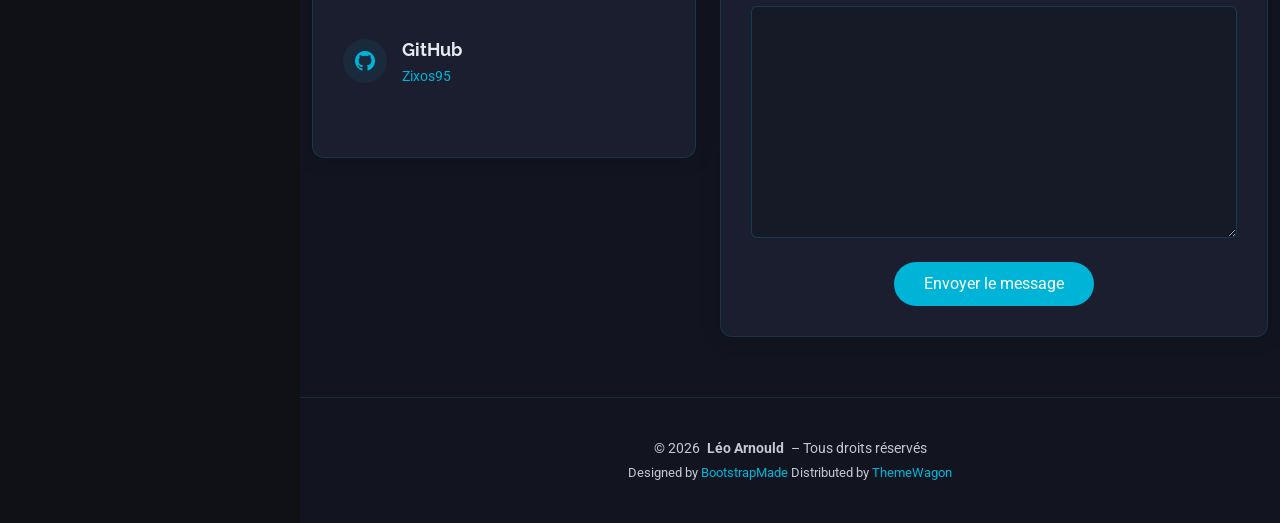
==== commit 493e58b5: "Repositionner le site en portfolio professionnel plutot qu'en portfolio BTS. Co-authored-by: Cursor " ====
--- a/index.html
+++ b/index.html
@@ -4,8 +4,8 @@
 <head>
   <meta charset="utf-8">
   <meta content="width=device-width, initial-scale=1.0" name="viewport">
-  <title>Portfolio BTS SIO SISR | Léo Arnould — Administrateur systèmes &amp; réseaux</title>
-  <meta name="description" content="Portfolio BTS SIO option SISR : projets d’infrastructure, homelab, compétences réseau, Linux, virtualisation et cybersécurité. Léo Arnould, diplômé BTS SIO SISR (session 2026, moyenne pro 15,83/20) — CV et tableau E5.">
+  <title>Léo Arnould — Administrateur systèmes &amp; réseaux | Portfolio</title>
+  <meta name="description" content="Portfolio professionnel de Léo Arnould, administrateur systèmes et réseaux : projets d’infrastructure, homelab, virtualisation, Linux, réseaux et cybersécurité. CV téléchargeable.">
   <meta name="robots" content="index, follow, max-image-preview:large, max-snippet:-1, max-video-preview:-1">
   <meta name="author" content="Léo Arnould">
   <meta name="theme-color" content="#0a0c12">
@@ -15,23 +15,23 @@
   <link rel="alternate" hreflang="x-default" href="https://leoarnould.fr/">
 
   <meta property="og:type" content="website">
-  <meta property="og:site_name" content="Portfolio Léo Arnould — BTS SIO SISR">
+  <meta property="og:site_name" content="Portfolio Léo Arnould">
   <meta property="og:locale" content="fr_FR">
   <meta property="og:url" content="https://leoarnould.fr/">
-  <meta property="og:title" content="Portfolio BTS SIO SISR | Léo Arnould — SysAdmin &amp; réseaux">
-  <meta property="og:description" content="Portfolio professionnel BTS SIO SISR : infrastructures, virtualisation Proxmox, réseaux, sécurité et projets documentés. Tableau de synthèse E5 et travaux de formation.">
+  <meta property="og:title" content="Léo Arnould — Administrateur systèmes &amp; réseaux">
+  <meta property="og:description" content="Portfolio professionnel : infrastructures, virtualisation Proxmox, réseaux, sécurité, homelab et projets documentés.">
   <meta property="og:image" content="https://leoarnould.fr/assets/img/my-profile-img.jpg">
-  <meta property="og:image:alt" content="Léo Arnould — portfolio BTS SIO SISR, administrateur systèmes et réseaux">
+  <meta property="og:image:alt" content="Léo Arnould — administrateur systèmes et réseaux">
   <meta name="twitter:card" content="summary_large_image">
-  <meta name="twitter:title" content="Portfolio BTS SIO SISR | Léo Arnould">
-  <meta name="twitter:description" content="Portfolio BTS SIO SISR : infrastructures, réseaux, Linux, virtualisation et cybersécurité. Projets et compétences.">
+  <meta name="twitter:title" content="Léo Arnould — Administrateur systèmes &amp; réseaux">
+  <meta name="twitter:description" content="Portfolio pro : infrastructures, réseaux, Linux, virtualisation, cybersécurité et homelab.">
   <meta name="twitter:image" content="https://leoarnould.fr/assets/img/my-profile-img.jpg">
 
   <script type="application/ld+json">
   {"@context":"https://schema.org","@graph":[
-    {"@type":"WebSite","@id":"https://leoarnould.fr/#website","url":"https://leoarnould.fr/","name":"Portfolio Léo Arnould — BTS SIO SISR","description":"Portfolio professionnel BTS SIO option SISR : administrateur systèmes et réseaux, projets d’infrastructure, homelab et compétences.","inLanguage":"fr-FR","publisher":{"@id":"https://leoarnould.fr/#person"}},
-    {"@type":"Person","@id":"https://leoarnould.fr/#person","name":"Léo Arnould","givenName":"Léo","familyName":"Arnould","url":"https://leoarnould.fr/","image":{"@type":"ImageObject","url":"https://leoarnould.fr/assets/img/my-profile-img.jpg"},"jobTitle":"Administrateur systèmes et réseaux","email":"leo.arnould08@gmail.com","sameAs":["https://github.com/Zixos95"],"alumniOf":{"@type":"EducationalOrganization","name":"BTS SIO option SISR — Lycée Monge"},"knowsAbout":["BTS SIO SISR","Administration Windows Server et Active Directory","Linux Debian Ubuntu","Virtualisation Proxmox VMware","Réseaux TCP/IP VLAN routage","Pare-feu pfSense VPN","Cybersécurité et durcissement","Supervision Zabbix Grafana","Docker et automatisation"],"description":"Diplômé du BTS SIO option SISR (session 2026, moyenne aux épreuves professionnelles 15,83/20), spécialisé en infrastructures, virtualisation, réseaux et cybersécurité."},
-    {"@type":"WebPage","@id":"https://leoarnould.fr/#webpage","url":"https://leoarnould.fr/","name":"Portfolio BTS SIO SISR — Léo Arnould","isPartOf":{"@id":"https://leoarnould.fr/#website"},"about":{"@id":"https://leoarnould.fr/#person"},"primaryImageOfPage":{"@type":"ImageObject","url":"https://leoarnould.fr/assets/img/my-profile-img.jpg"},"inLanguage":"fr-FR","description":"Page d’accueil du portfolio : compétences, projets BTS SIO, homelab et contact."}
+    {"@type":"WebSite","@id":"https://leoarnould.fr/#website","url":"https://leoarnould.fr/","name":"Portfolio Léo Arnould","description":"Portfolio professionnel d’administrateur systèmes et réseaux : projets d’infrastructure, homelab et compétences techniques.","inLanguage":"fr-FR","publisher":{"@id":"https://leoarnould.fr/#person"}},
+    {"@type":"Person","@id":"https://leoarnould.fr/#person","name":"Léo Arnould","givenName":"Léo","familyName":"Arnould","url":"https://leoarnould.fr/","image":{"@type":"ImageObject","url":"https://leoarnould.fr/assets/img/my-profile-img.jpg"},"jobTitle":"Administrateur systèmes et réseaux","email":"leo.arnould08@gmail.com","sameAs":["https://github.com/Zixos95"],"alumniOf":{"@type":"EducationalOrganization","name":"BTS SIO option SISR — Lycée Monge"},"knowsAbout":["Administration Windows Server et Active Directory","Linux Debian Ubuntu","Virtualisation Proxmox VMware","Réseaux TCP/IP VLAN routage","Pare-feu pfSense VPN","Cybersécurité et durcissement","Supervision Zabbix Grafana","Docker et automatisation"],"description":"Administrateur systèmes et réseaux, spécialisé en infrastructures, virtualisation, réseaux et cybersécurité. Diplômé BTS SIO option SISR (2026)."},
+    {"@type":"WebPage","@id":"https://leoarnould.fr/#webpage","url":"https://leoarnould.fr/","name":"Portfolio — Léo Arnould","isPartOf":{"@id":"https://leoarnould.fr/#website"},"about":{"@id":"https://leoarnould.fr/#person"},"primaryImageOfPage":{"@type":"ImageObject","url":"https://leoarnould.fr/assets/img/my-profile-img.jpg"},"inLanguage":"fr-FR","description":"Page d’accueil : compétences, projets, homelab, CV et contact."}
   ]}
   </script>
 
@@ -77,7 +77,7 @@
         <li><a href="#about"><i class="bi bi-person navicon"></i> À propos</a></li>
         <li><a href="#skills"><i class="bi bi-gear navicon"></i> Compétences</a></li>
         <li><a href="#projects"><i class="bi bi-hdd-stack navicon"></i> Projets</a></li>
-        <li><a href="bts-sio.html"><i class="bi bi-mortarboard navicon"></i> BTS SIO</a></li>
+        <li><a href="bts-sio.html"><i class="bi bi-journal-text navicon"></i> Formation</a></li>
         <li><a href="#homelab"><i class="bi bi-server navicon"></i> Homelab</a></li>
         <li><a href="#resume"><i class="bi bi-file-earmark-text navicon"></i> CV</a></li>
         <li><a href="#contact"><i class="bi bi-envelope navicon"></i> Contact</a></li>
@@ -95,7 +95,7 @@
       <div class="container" data-aos="fade-up" data-aos-delay="100">
         <h1>Léo Arnould</h1>
         <p><span class="typed" data-typed-items="Administrateur Systèmes & Réseaux, Virtualisation & Infrastructure, Sécurité Réseau & Cybersécurité, Passionné d'Infrastructure IT">Administrateur Systèmes & Réseaux</span><span class="typed-cursor typed-cursor--blink" aria-hidden="true"></span></p>
-        <p class="hero-welcome" style="font-size: 1.1rem; color: rgba(255,255,255,0.7); margin-top: 10px;">Bienvenue sur mon portfolio BTS SIO — parcourir mes <a href="bts-sio.html">travaux de formation</a>, mes projets d’infra et mes compétences.</p>
+        <p class="hero-welcome" style="font-size: 1.1rem; color: rgba(255,255,255,0.7); margin-top: 10px;">Administrateur systèmes &amp; réseaux — découvrir mes <a href="#projects">projets</a>, mon <a href="#homelab">homelab</a> et mes <a href="#skills">compétences</a>.</p>
         <a href="assets/CV_Leo_Arnould.pdf" download class="btn-download-cv" style="display: inline-block; margin-top: 20px; padding: 12px 30px; background-color: #00b4d8; color: #fff; text-decoration: none; border-radius: 50px; font-weight: 600; font-size: 1rem; transition: background 0.3s;">
           <i class="bi bi-download"></i> Télécharger mon CV
         </a>
@@ -105,7 +105,7 @@
 
       <div class="container section-title" data-aos="fade-up">
         <h2>À propos</h2>
-        <p>Administrateur systèmes et réseaux junior spécialisé en virtualisation, infrastructures Windows/Linux et sécurité réseau. Passionné par la cybersécurité, un domaine dans lequel j’investis énormément de temps pour monter en compétences. Diplômé du <strong>BTS SIO option SISR</strong> (session 2026, moyenne aux épreuves professionnelles : <strong>15,83/20</strong>). Retrouvez le détail de mes <a href="bts-sio.html">projets et ateliers BTS SIO</a> sur la page dédiée.</p>
+        <p>Administrateur systèmes et réseaux spécialisé en virtualisation, infrastructures Windows/Linux et sécurité réseau. Passionné par la cybersécurité, j’y consacre une grande partie de mon temps pour monter en compétences. Mes projets personnels, mon homelab et mes stages m’ont permis de développer une pratique concrète de l’administration d’infrastructures.</p>
       </div><div class="container" data-aos="fade-up" data-aos-delay="100">
 
         <div class="row gy-4 justify-content-center">
@@ -113,14 +113,14 @@
             <img src="assets/img/about-photo.webp" class="img-fluid" alt="Léo Arnould" style="border-radius: 10px;">
           </div>
           <div class="col-lg-8 content">
-            <h2>Administrateur Systèmes &amp; Réseaux Junior</h2>
+            <h2>Administrateur Systèmes &amp; Réseaux</h2>
             <p class="fst-italic py-3">
-              Diplômé du BTS SIO option SISR (session 2026, moyenne pro 15,83/20), je me spécialise dans l'administration d'infrastructures, la virtualisation et la sécurité réseau. Très attiré par la cybersécurité, j'y consacre une grande partie de mon temps libre pour développer mes compétences dans ce domaine.
+              Je conçois, déploie et administre des infrastructures (virtualisation, réseaux, services Linux/Windows) avec une attention particulière portée à la sécurité. Diplômé du BTS SIO option SISR (2026), je combine formation académique, expériences en entreprise et veille technique via mon homelab personnel.
             </p>
             <div class="row">
               <div class="col-lg-6">
                 <ul>
-                  <li><i class="bi bi-chevron-right"></i> <strong>Formation :</strong> <span>BTS SIO SISR — diplômé (2026)</span></li>
+                  <li><i class="bi bi-chevron-right"></i> <strong>Diplôme :</strong> <span>BTS SIO SISR (2026)</span></li>
                   <li><i class="bi bi-chevron-right"></i> <strong>Site :</strong> <span>leoarnould.fr</span></li>
                   <li><i class="bi bi-chevron-right"></i> <strong>Email :</strong> <span>leo.arnould08@gmail.com</span></li>
                 </ul>
@@ -145,7 +145,7 @@
 
       <div class="container section-title" data-aos="fade-up">
         <h2>Compétences</h2>
-        <p>Compétences techniques acquises à travers ma formation BTS SIO SISR (diplômé, session 2026) et mes projets d'infrastructure personnels.</p>
+        <p>Compétences techniques acquises en entreprise, sur mon homelab et à travers mes projets d’infrastructure.</p>
       </div>
       <div class="container text-center mb-4" data-aos="fade-up" data-aos-delay="50">
         <a href="assets/docs/tableau-synthese-e5.pdf" target="_blank" rel="noopener noreferrer" class="btn-download-cv" style="display: inline-flex; align-items: center; gap: 8px;">
@@ -298,7 +298,7 @@
 
       <div class="container section-title" data-aos="fade-up">
         <h2>Projets</h2>
-        <p>Projets d'infrastructure réalisés dans le cadre de ma formation BTS SIO SISR et de mon laboratoire personnel. Les <a href="bts-sio.html#realisations-pro">réalisations professionnelles E6</a> (SFTP, messagerie isolée) sont documentées sur la page BTS SIO ; chaque projet illustre une compétence en administration systèmes, réseaux et cybersécurité.</p>
+        <p>Projets d’infrastructure réalisés en stage, en autonomie ou sur mon homelab. Chaque réalisation illustre une compétence concrète en administration systèmes, réseaux et cybersécurité.</p>
       </div><div class="container">
 
         <div class="row gy-4">
@@ -309,7 +309,7 @@
                 <div class="project-icon">
                   <i class="bi bi-shield-lock"></i>
                 </div>
-                <h3>Réalisation pro — SFTP (E6)</h3>
+                <h3>Service SFTP sécurisé</h3>
               </div>
               <div class="project-tech-badges">
                 <span class="badge-tech">Ubuntu 24.04</span>
@@ -321,7 +321,7 @@
               <ul class="project-list">
                 <li><i class="bi bi-check-lg"></i> Déploiement et durcissement du service de transfert</li>
                 <li><i class="bi bi-check-lg"></i> Utilisateurs, droits et tests avec client Windows</li>
-                <li><i class="bi bi-check-lg"></i> Fiche descriptive E6 — <a href="assets/docs/bts/realisation-pro-01-sftp.pdf" target="_blank" rel="noopener noreferrer">PDF</a></li>
+                <li><i class="bi bi-check-lg"></i> Documentation — <a href="assets/docs/bts/realisation-pro-01-sftp.pdf" target="_blank" rel="noopener noreferrer">PDF</a></li>
               </ul>
             </div>
           </div>
@@ -331,7 +331,7 @@
                 <div class="project-icon">
                   <i class="bi bi-envelope-check"></i>
                 </div>
-                <h3>Réalisation pro — Mail isolé (E6)</h3>
+                <h3>Messagerie interne isolée</h3>
               </div>
               <div class="project-tech-badges">
                 <span class="badge-tech">Postfix</span>
@@ -343,7 +343,7 @@
               <ul class="project-list">
                 <li><i class="bi bi-check-lg"></i> Service mail isolé et utilisateurs locaux</li>
                 <li><i class="bi bi-check-lg"></i> Autorité DNS sur la zone interne</li>
-                <li><i class="bi bi-check-lg"></i> Fiche descriptive E6 — <a href="assets/docs/bts/realisation-pro-02-messagerie-interne.pdf" target="_blank" rel="noopener noreferrer">PDF</a></li>
+                <li><i class="bi bi-check-lg"></i> Documentation — <a href="assets/docs/bts/realisation-pro-02-messagerie-interne.pdf" target="_blank" rel="noopener noreferrer">PDF</a></li>
               </ul>
             </div>
           </div>
@@ -480,11 +480,11 @@
 
       </div>
 
-    </section><section id="bts-sio" class="bts-sio section">
+    </section><section id="formation" class="formation section">
 
       <div class="container section-title" data-aos="fade-up">
-        <h2>BTS SIO — Travaux de formation</h2>
-        <p>Ateliers de professionnalisation (SISR) : sujets officiels et comptes rendus.</p>
+        <h2>Formation</h2>
+        <p>Parcours académique et travaux documentés (BTS SIO option SISR).</p>
       </div>
       <div class="container" data-aos="fade-up" data-aos-delay="100">
         <div class="row justify-content-center">
@@ -492,13 +492,13 @@
             <div class="project-card">
               <div class="project-card-header">
                 <div class="project-icon">
-                  <i class="bi bi-mortarboard"></i>
-                </div>
-                <h3>Projets BTS SIO SISR</h3>
-              </div>
-              <p class="mb-4">Ateliers de pro, <a href="bts-sio.html#realisations-pro">réalisations professionnelles E6</a> (fiches PDF), et AP1 (serveur Linux minimal, noyau personnalisé) : sujets et comptes rendus.</p>
+                  <i class="bi bi-journal-text"></i>
+                </div>
+                <h3>BTS SIO — Option SISR</h3>
+              </div>
+              <p class="mb-4">Diplômé en 2026 (moyenne aux épreuves professionnelles : 15,83/20). Ateliers, réalisations pro et comptes rendus disponibles en PDF.</p>
               <a href="bts-sio.html" class="btn-download-cv" style="display: inline-flex; align-items: center; gap: 8px;">
-                <i class="bi bi-box-arrow-up-right"></i> Ouvrir la page BTS SIO
+                <i class="bi bi-box-arrow-up-right"></i> Voir les travaux de formation
               </a>
             </div>
           </div>
@@ -697,7 +697,7 @@
 
             <div class="resume-item pb-0">
               <h4>Léo Arnould</h4>
-              <p><em>Administrateur systèmes et réseaux junior de 21 ans. Spécialisé en virtualisation, infrastructures Windows/Linux, sécurité réseau et cybersécurité. Diplômé du BTS SIO option SISR (session 2026, moyenne pro 15,83/20).</em></p>
+              <p><em>Administrateur systèmes et réseaux, 21 ans. Spécialisé en virtualisation, infrastructures Windows/Linux, sécurité réseau et cybersécurité. Diplômé BTS SIO option SISR (2026).</em></p>
               <ul>
                 <li><i class="bi bi-phone"></i> +33 7 50 38 36 54</li>
                 <li><i class="bi bi-envelope"></i> leo.arnould08@gmail.com</li>
@@ -787,7 +787,7 @@
         <div class="row mt-5 gy-4 attestations-stage" data-aos="fade-up" data-aos-delay="350">
           <div class="col-12">
             <h3 class="resume-title"><i class="bi bi-patch-check"></i> Attestations de stage</h3>
-            <p class="mb-0" style="max-width: 720px; color: color-mix(in srgb, var(--default-color), transparent 12%);">Documents officiels de mes stages en entreprise dans le cadre du BTS SIO.</p>
+            <p class="mb-0" style="max-width: 720px; color: color-mix(in srgb, var(--default-color), transparent 12%);">Documents officiels de mes stages en entreprise.</p>
           </div>
           <div class="col-lg-6" data-aos="fade-up" data-aos-delay="100">
             <div class="attestation-stage-card h-100">
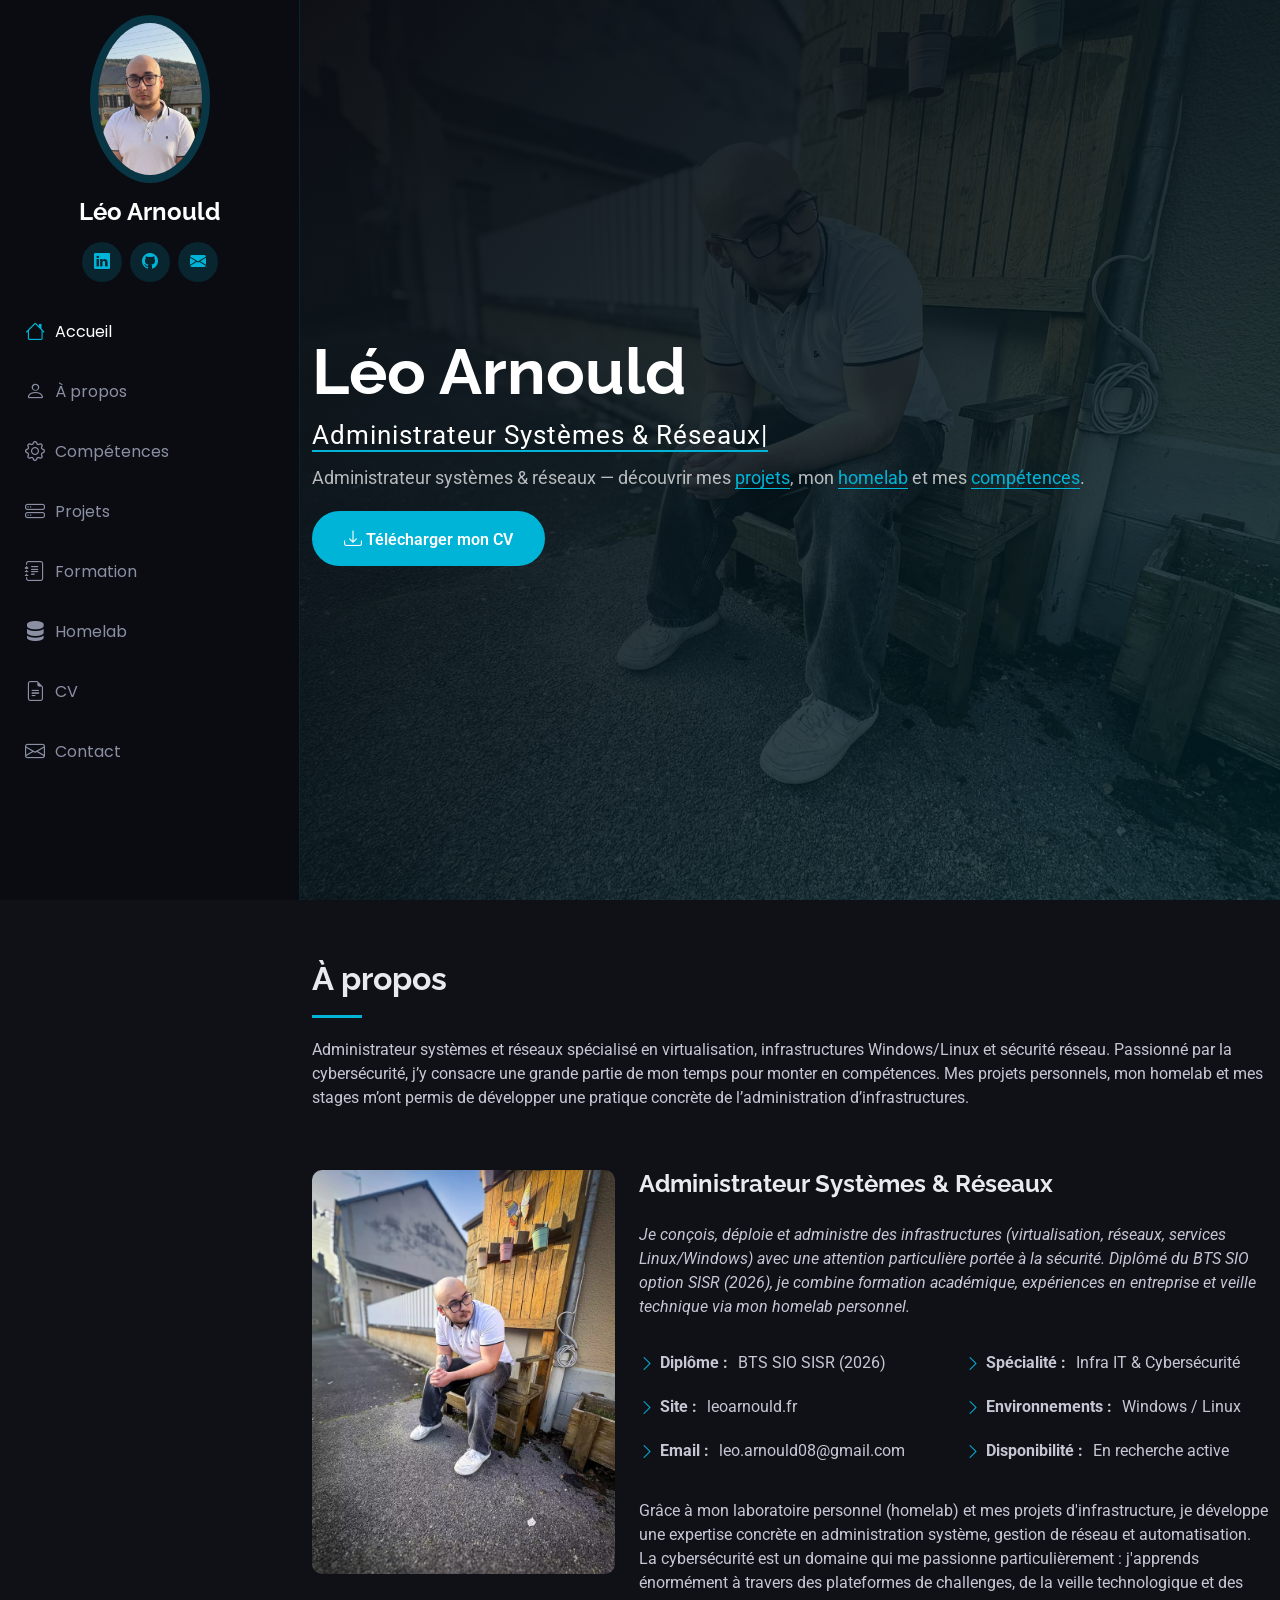
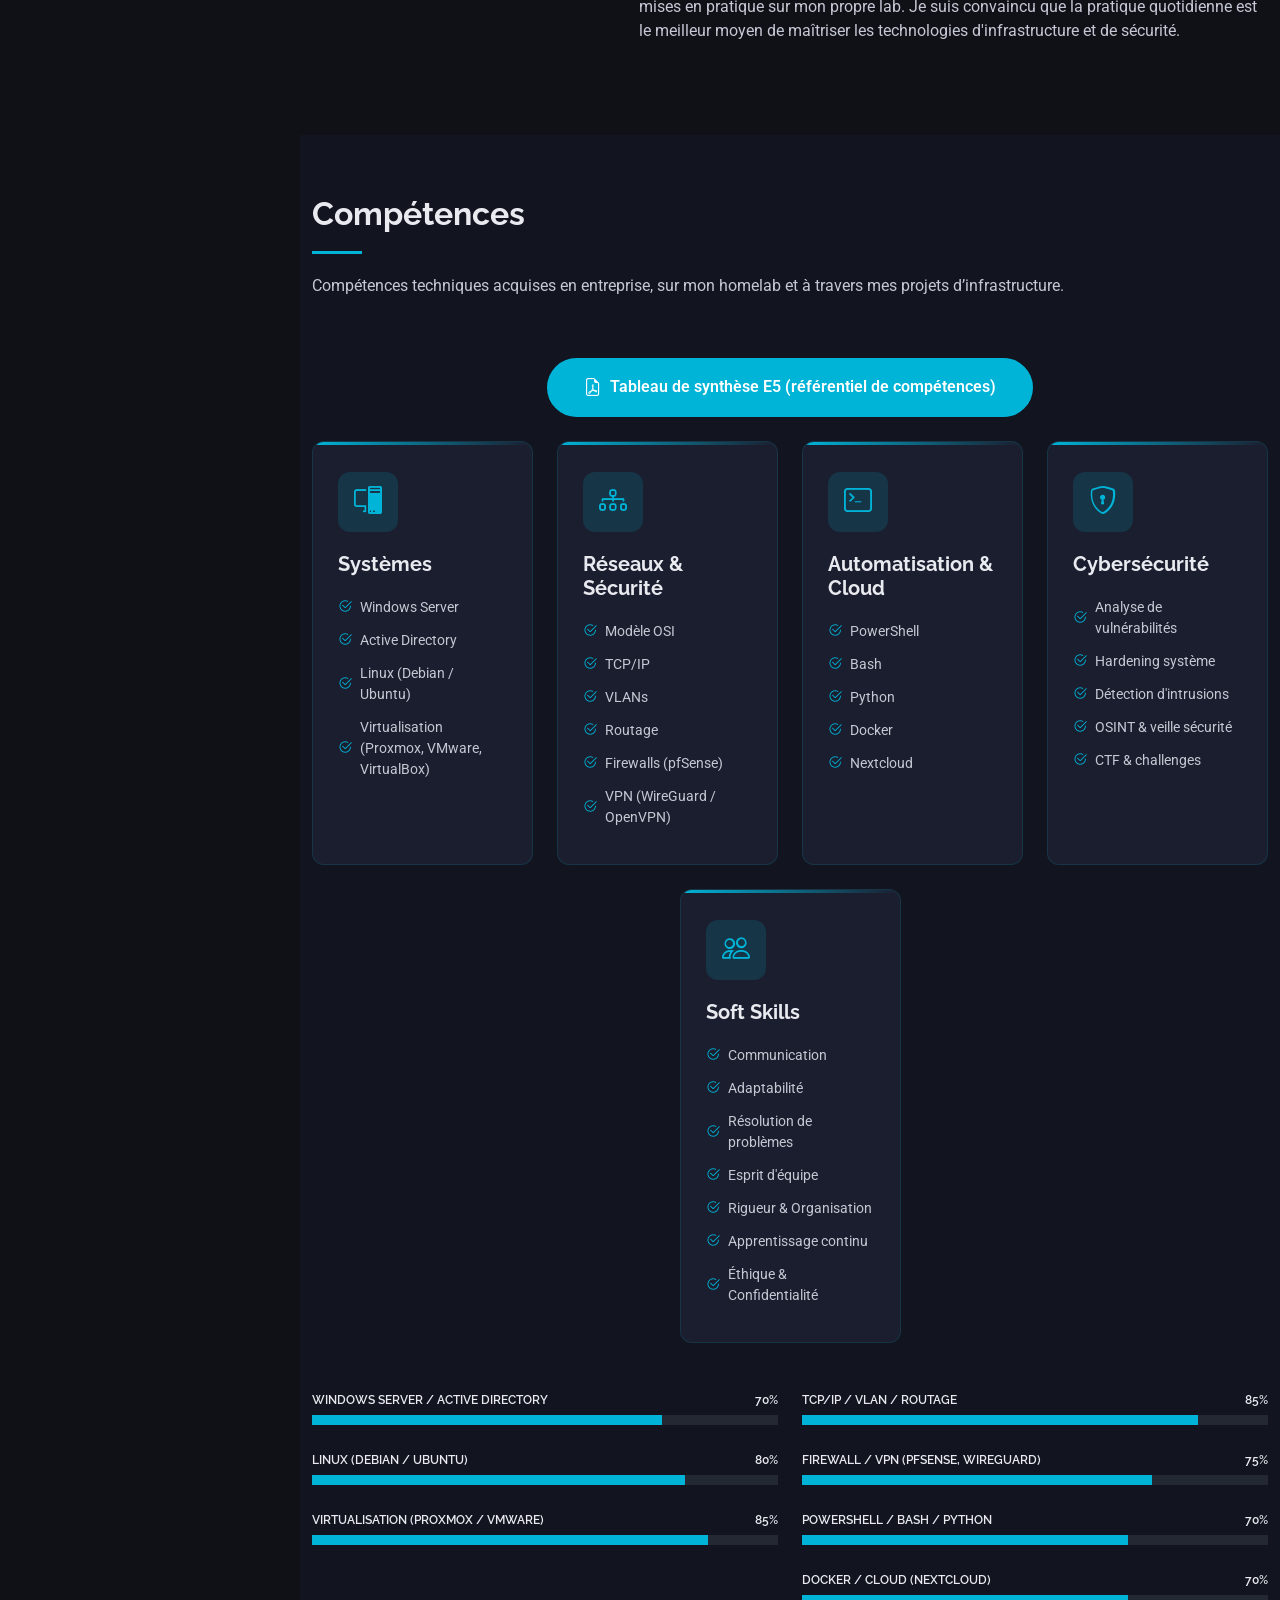
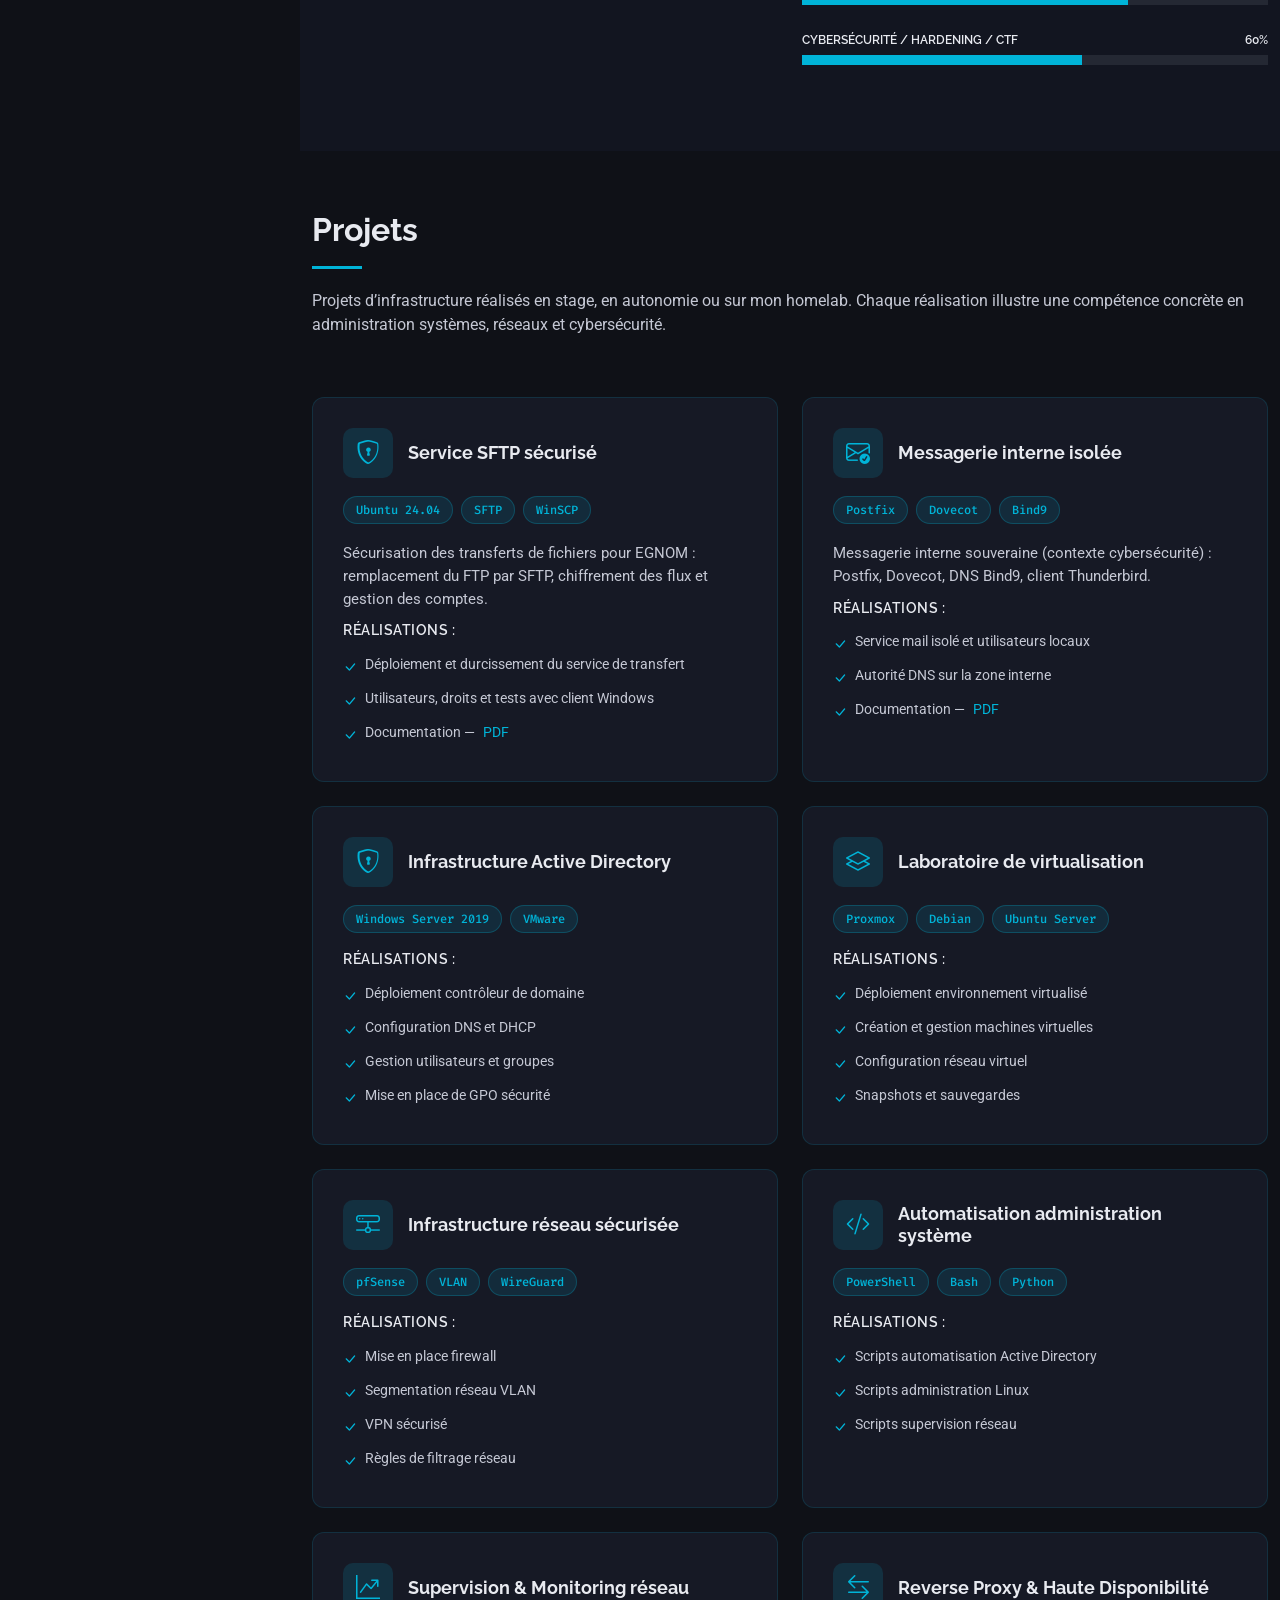
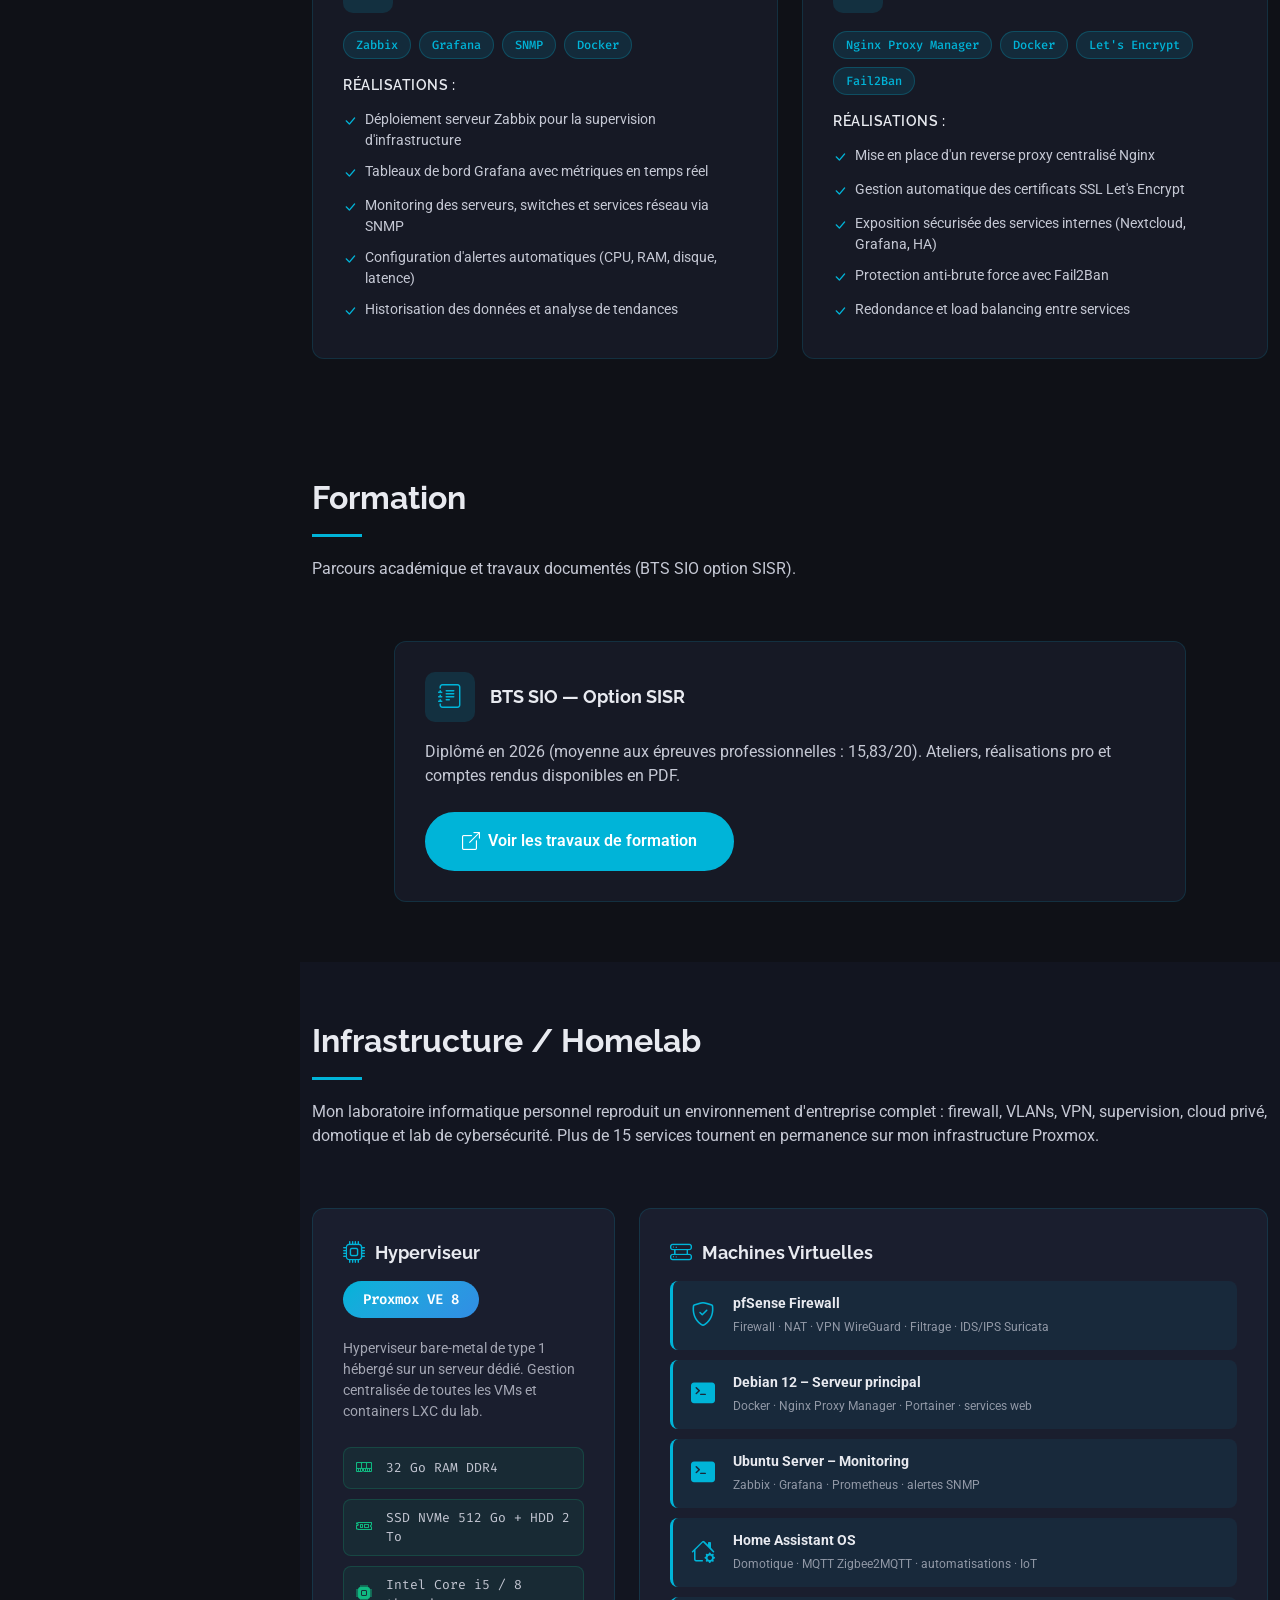
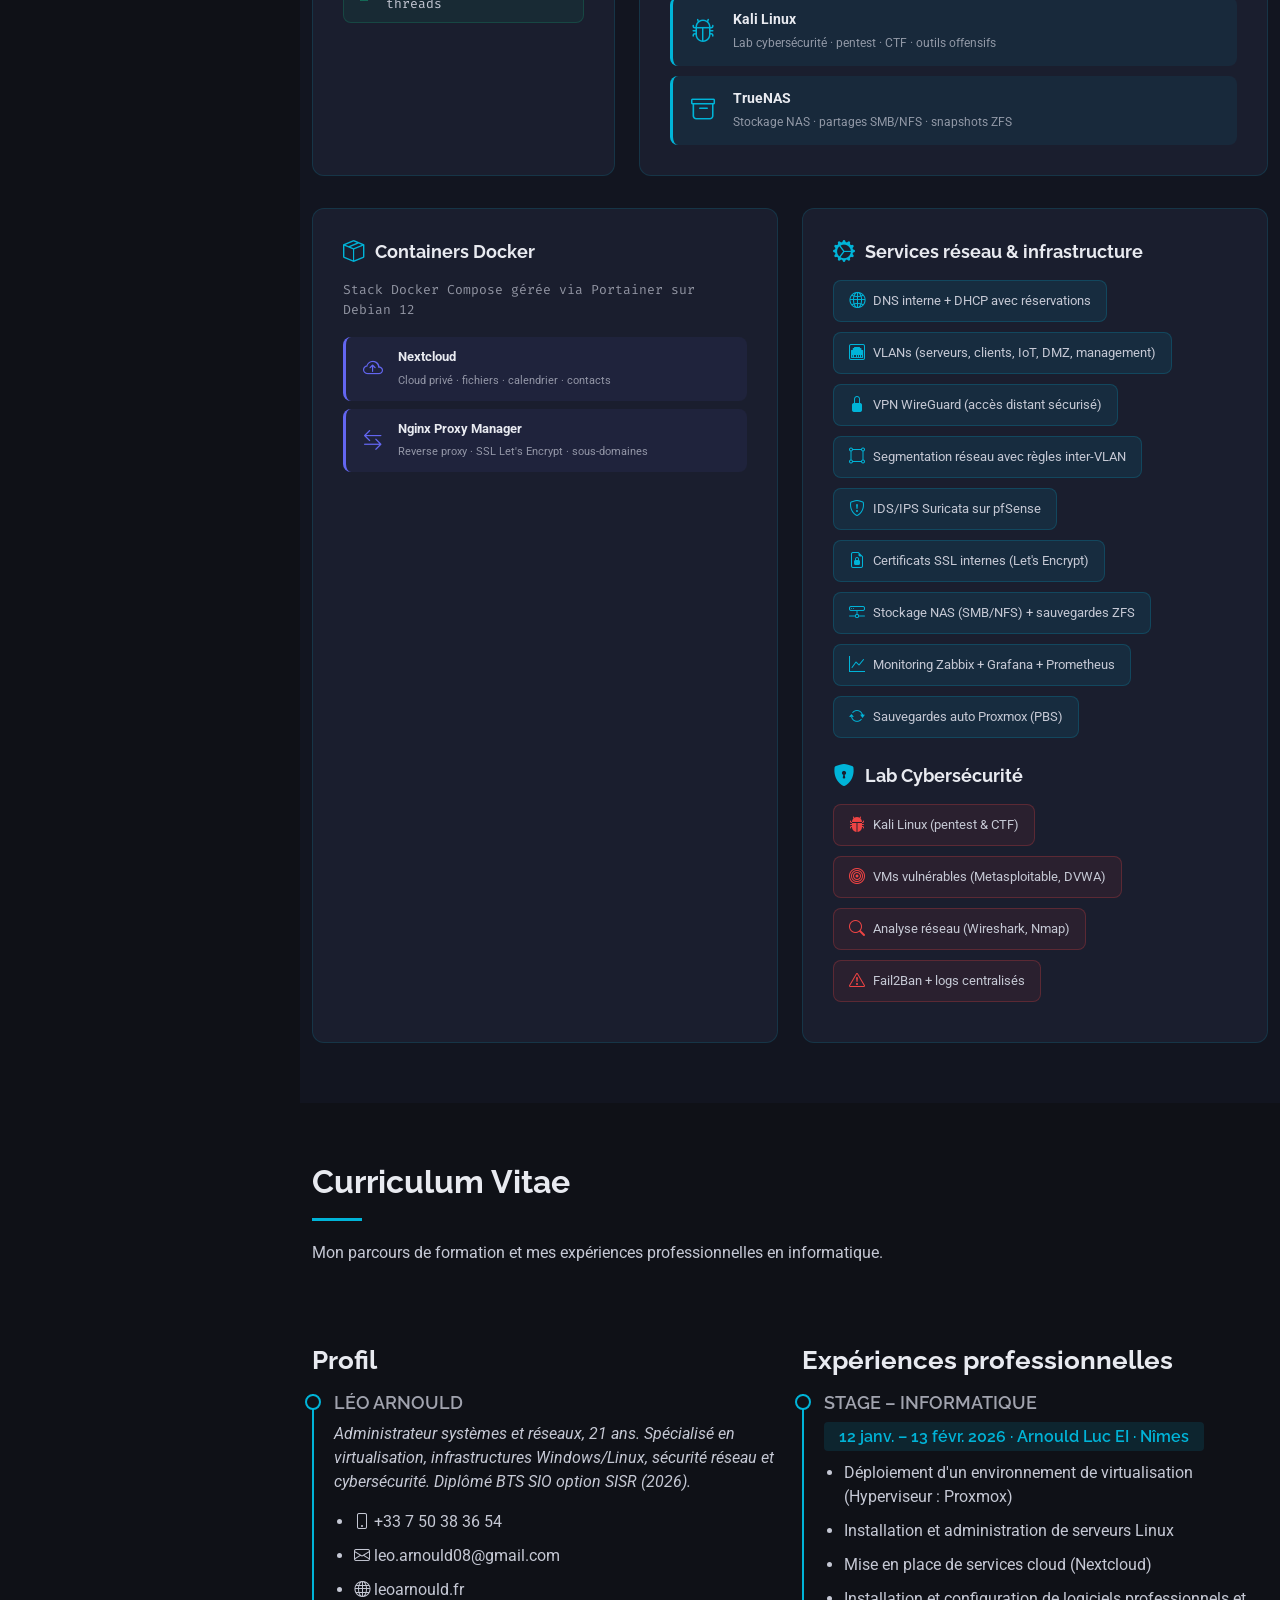
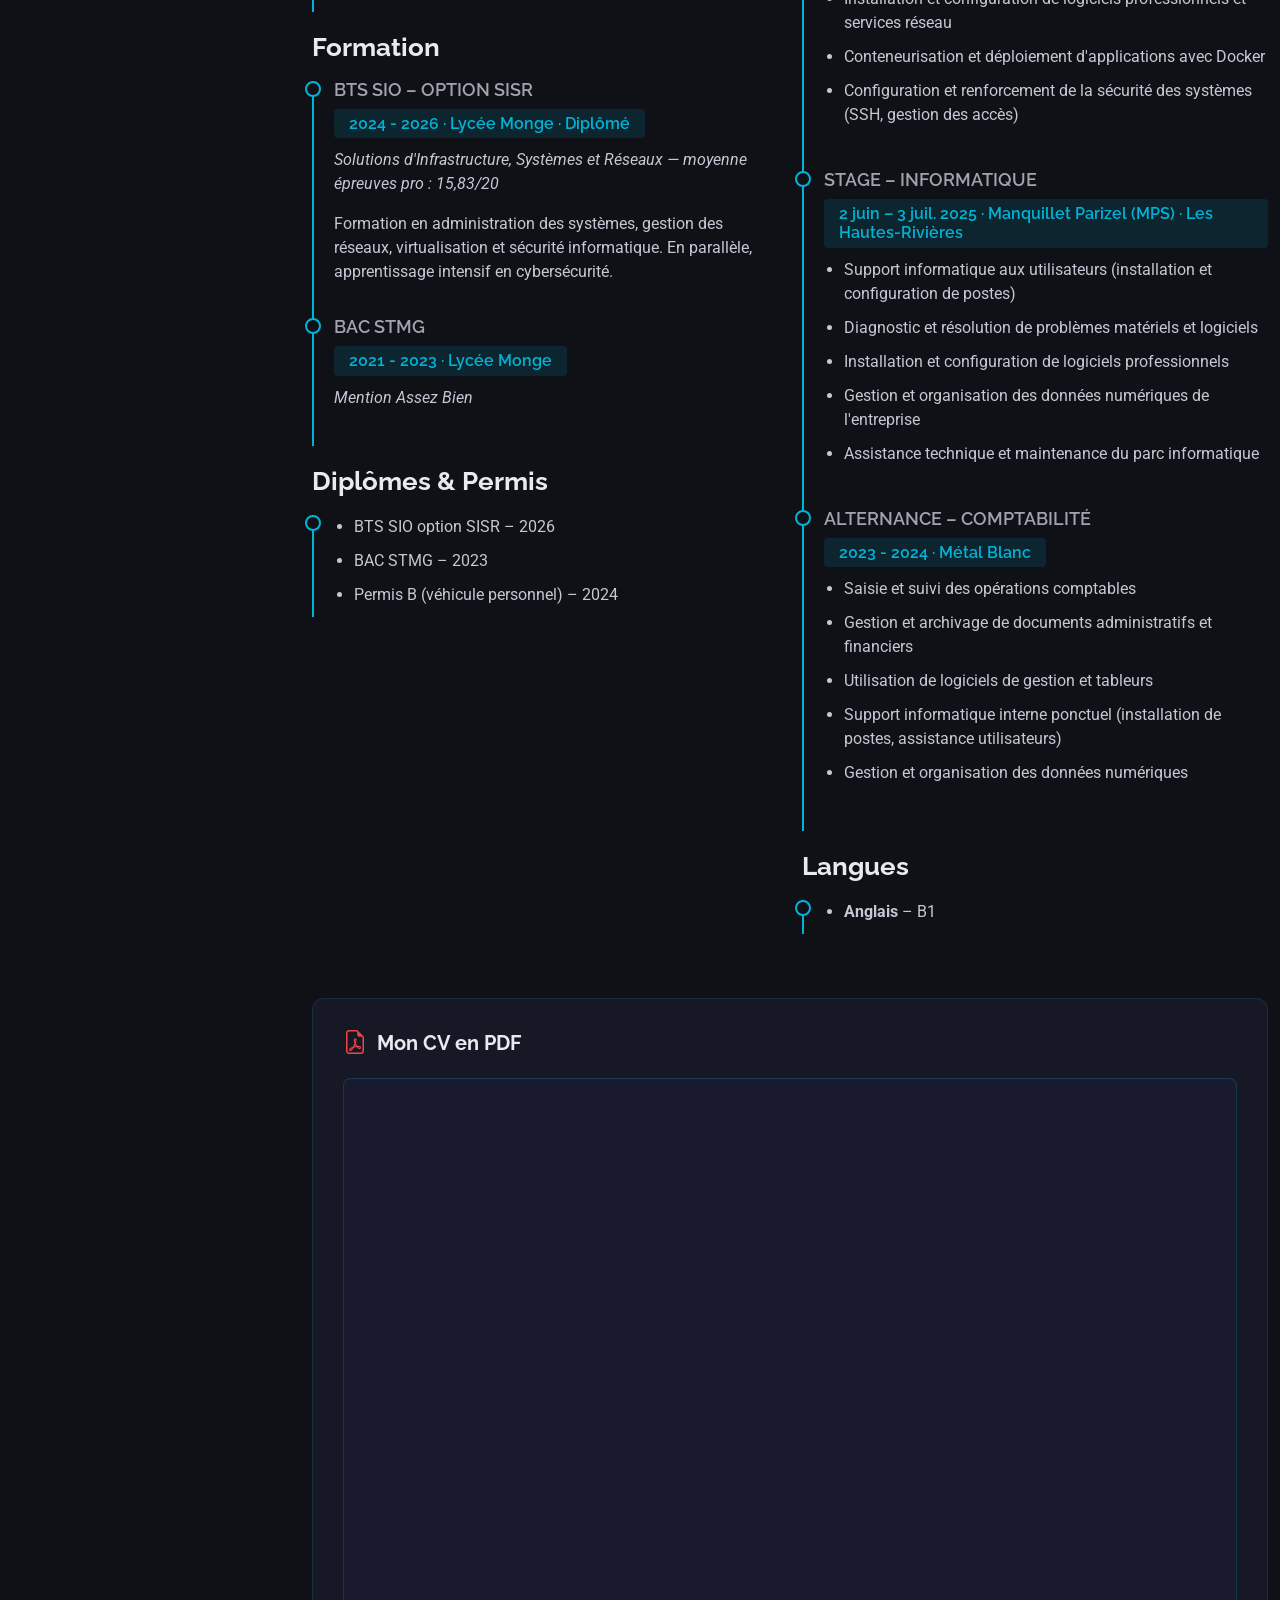
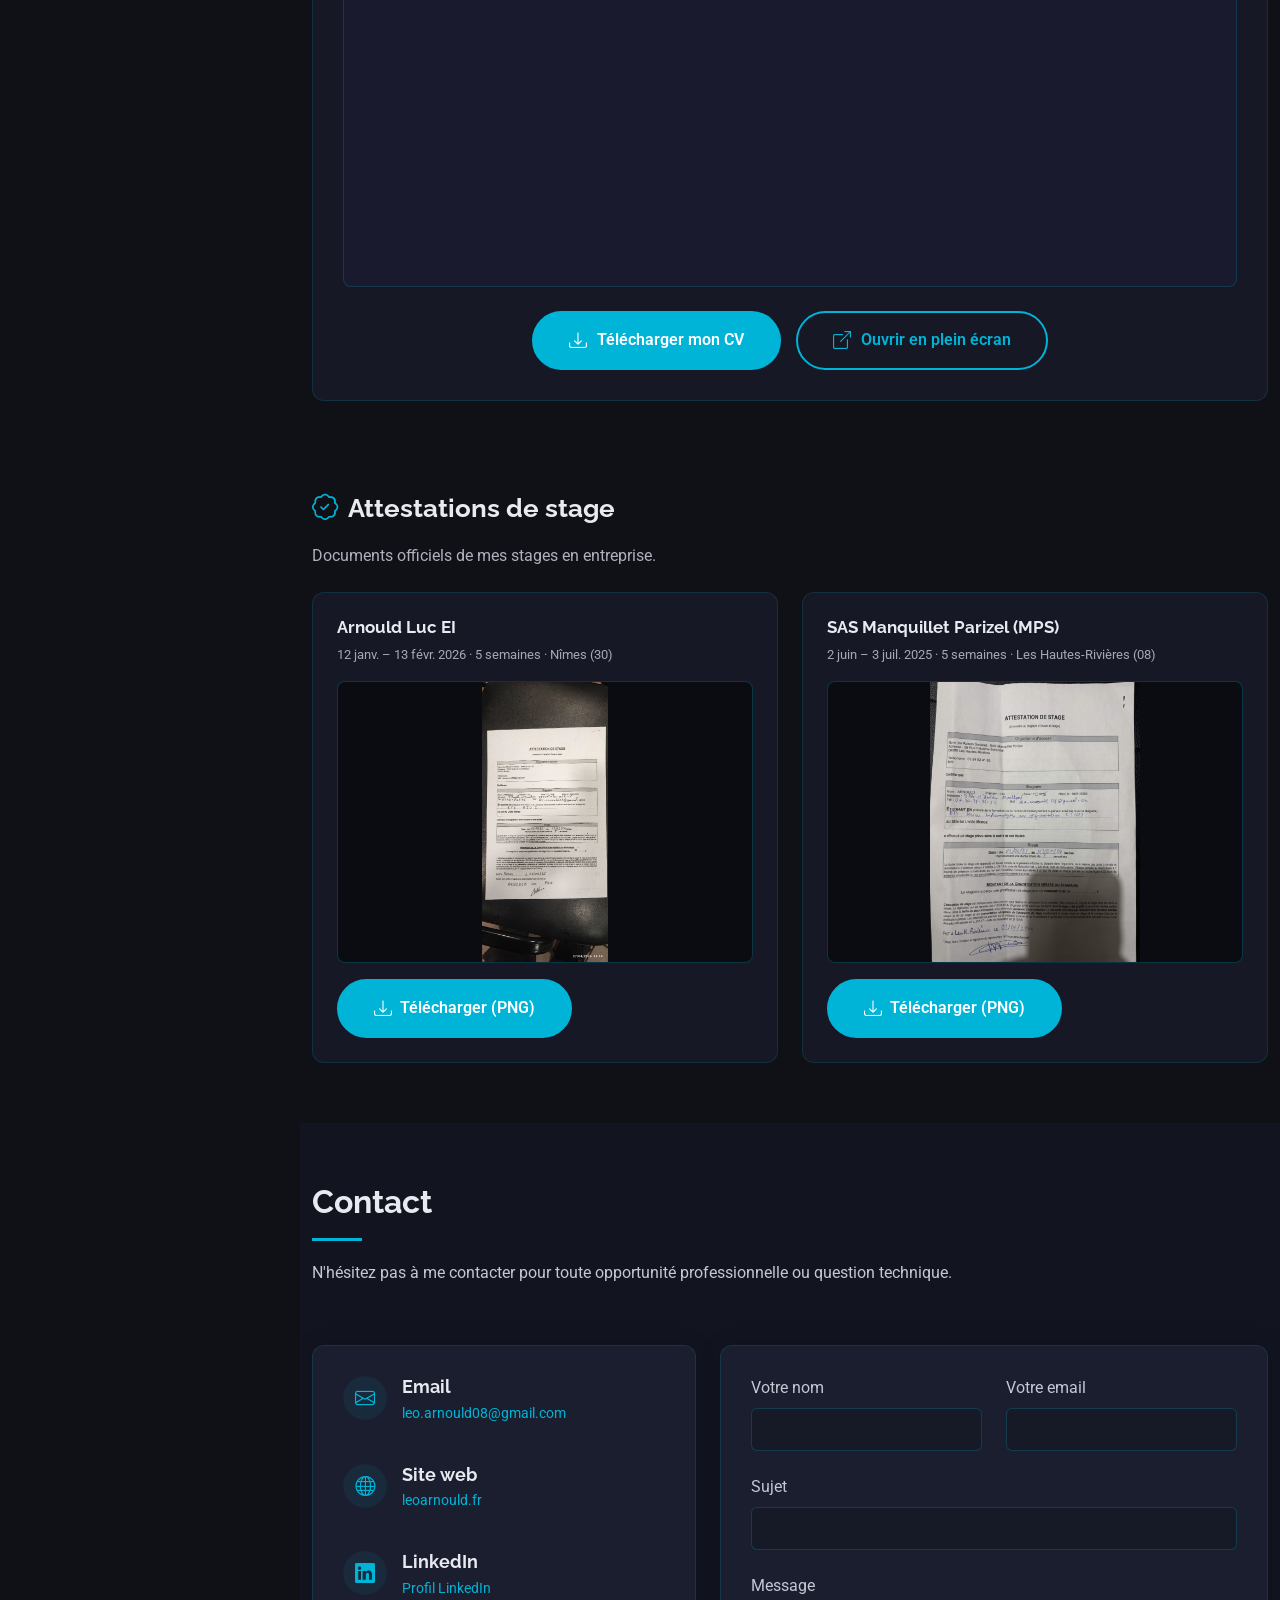
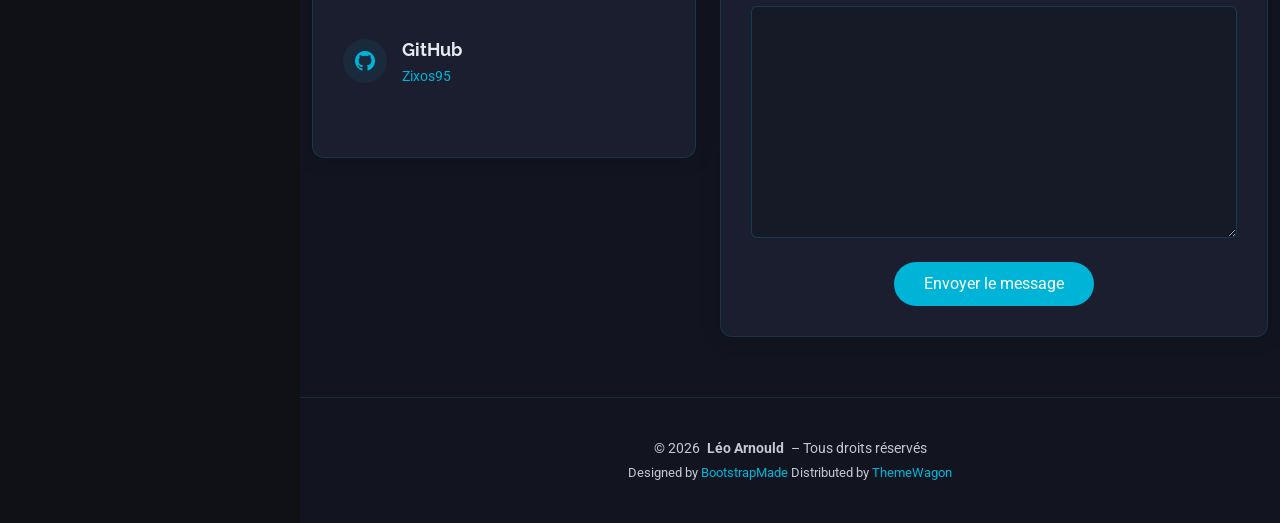
==== commit d83cff56: "Ajouter le profil LinkedIn officiel sur le portfolio. Co-authored-by: Cursor <cursoragent@cursor.com" ====
--- a/index.html
+++ b/index.html
@@ -30,7 +30,7 @@
   <script type="application/ld+json">
   {"@context":"https://schema.org","@graph":[
     {"@type":"WebSite","@id":"https://leoarnould.fr/#website","url":"https://leoarnould.fr/","name":"Portfolio Léo Arnould","description":"Portfolio professionnel d’administrateur systèmes et réseaux : projets d’infrastructure, homelab et compétences techniques.","inLanguage":"fr-FR","publisher":{"@id":"https://leoarnould.fr/#person"}},
-    {"@type":"Person","@id":"https://leoarnould.fr/#person","name":"Léo Arnould","givenName":"Léo","familyName":"Arnould","url":"https://leoarnould.fr/","image":{"@type":"ImageObject","url":"https://leoarnould.fr/assets/img/my-profile-img.jpg"},"jobTitle":"Administrateur systèmes et réseaux","email":"leo.arnould08@gmail.com","sameAs":["https://github.com/Zixos95"],"alumniOf":{"@type":"EducationalOrganization","name":"BTS SIO option SISR — Lycée Monge"},"knowsAbout":["Administration Windows Server et Active Directory","Linux Debian Ubuntu","Virtualisation Proxmox VMware","Réseaux TCP/IP VLAN routage","Pare-feu pfSense VPN","Cybersécurité et durcissement","Supervision Zabbix Grafana","Docker et automatisation"],"description":"Administrateur systèmes et réseaux, spécialisé en infrastructures, virtualisation, réseaux et cybersécurité. Diplômé BTS SIO option SISR (2026)."},
+    {"@type":"Person","@id":"https://leoarnould.fr/#person","name":"Léo Arnould","givenName":"Léo","familyName":"Arnould","url":"https://leoarnould.fr/","image":{"@type":"ImageObject","url":"https://leoarnould.fr/assets/img/my-profile-img.jpg"},"jobTitle":"Administrateur systèmes et réseaux","email":"leo.arnould08@gmail.com","sameAs":["https://github.com/Zixos95","https://www.linkedin.com/in/l%C3%A9o-arnould-480a563b5/"],"alumniOf":{"@type":"EducationalOrganization","name":"BTS SIO option SISR — Lycée Monge"},"knowsAbout":["Administration Windows Server et Active Directory","Linux Debian Ubuntu","Virtualisation Proxmox VMware","Réseaux TCP/IP VLAN routage","Pare-feu pfSense VPN","Cybersécurité et durcissement","Supervision Zabbix Grafana","Docker et automatisation"],"description":"Administrateur systèmes et réseaux, spécialisé en infrastructures, virtualisation, réseaux et cybersécurité. Diplômé BTS SIO option SISR (2026)."},
     {"@type":"WebPage","@id":"https://leoarnould.fr/#webpage","url":"https://leoarnould.fr/","name":"Portfolio — Léo Arnould","isPartOf":{"@id":"https://leoarnould.fr/#website"},"about":{"@id":"https://leoarnould.fr/#person"},"primaryImageOfPage":{"@type":"ImageObject","url":"https://leoarnould.fr/assets/img/my-profile-img.jpg"},"inLanguage":"fr-FR","description":"Page d’accueil : compétences, projets, homelab, CV et contact."}
   ]}
   </script>
@@ -66,7 +66,7 @@
     </a>
 
     <div class="social-links text-center">
-      <a href="https://linkedin.com/" target="_blank" class="linkedin" aria-label="LinkedIn"><i class="bi bi-linkedin"></i></a>
+      <a href="https://www.linkedin.com/in/l%C3%A9o-arnould-480a563b5/" target="_blank" rel="noopener noreferrer" class="linkedin" aria-label="LinkedIn"><i class="bi bi-linkedin"></i></a>
       <a href="https://github.com/Zixos95" target="_blank" class="github" aria-label="GitHub"><i class="bi bi-github"></i></a>
       <a href="mailto:leo.arnould08@gmail.com" class="email" aria-label="Email"><i class="bi bi-envelope-fill"></i></a>
     </div>
@@ -849,7 +849,7 @@
                 <i class="bi bi-linkedin flex-shrink-0"></i>
                 <div>
                   <h3>LinkedIn</h3>
-                  <p><a href="https://linkedin.com/" target="_blank">Profil LinkedIn</a></p>
+                  <p><a href="https://www.linkedin.com/in/l%C3%A9o-arnould-480a563b5/" target="_blank" rel="noopener noreferrer">Profil LinkedIn</a></p>
                 </div>
               </div><div class="info-item d-flex" data-aos="fade-up" data-aos-delay="500">
                 <i class="bi bi-github flex-shrink-0"></i>
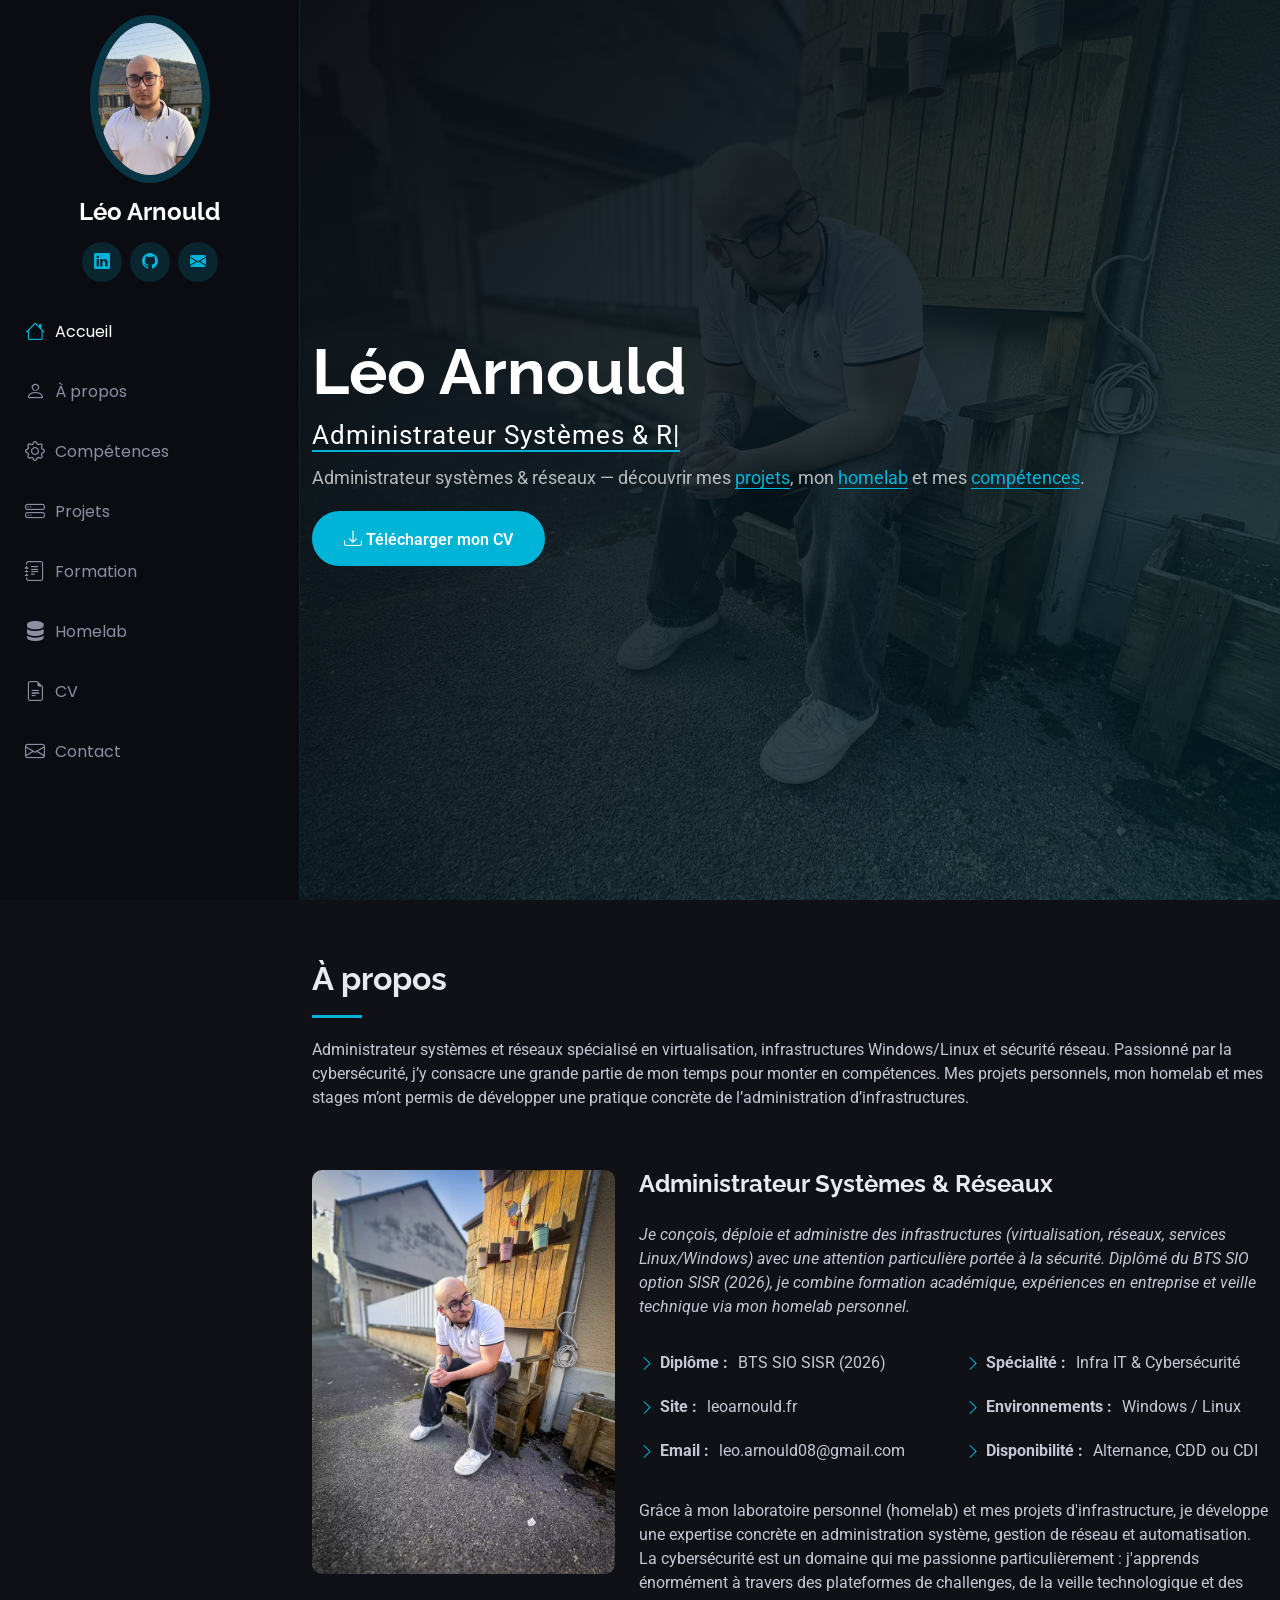
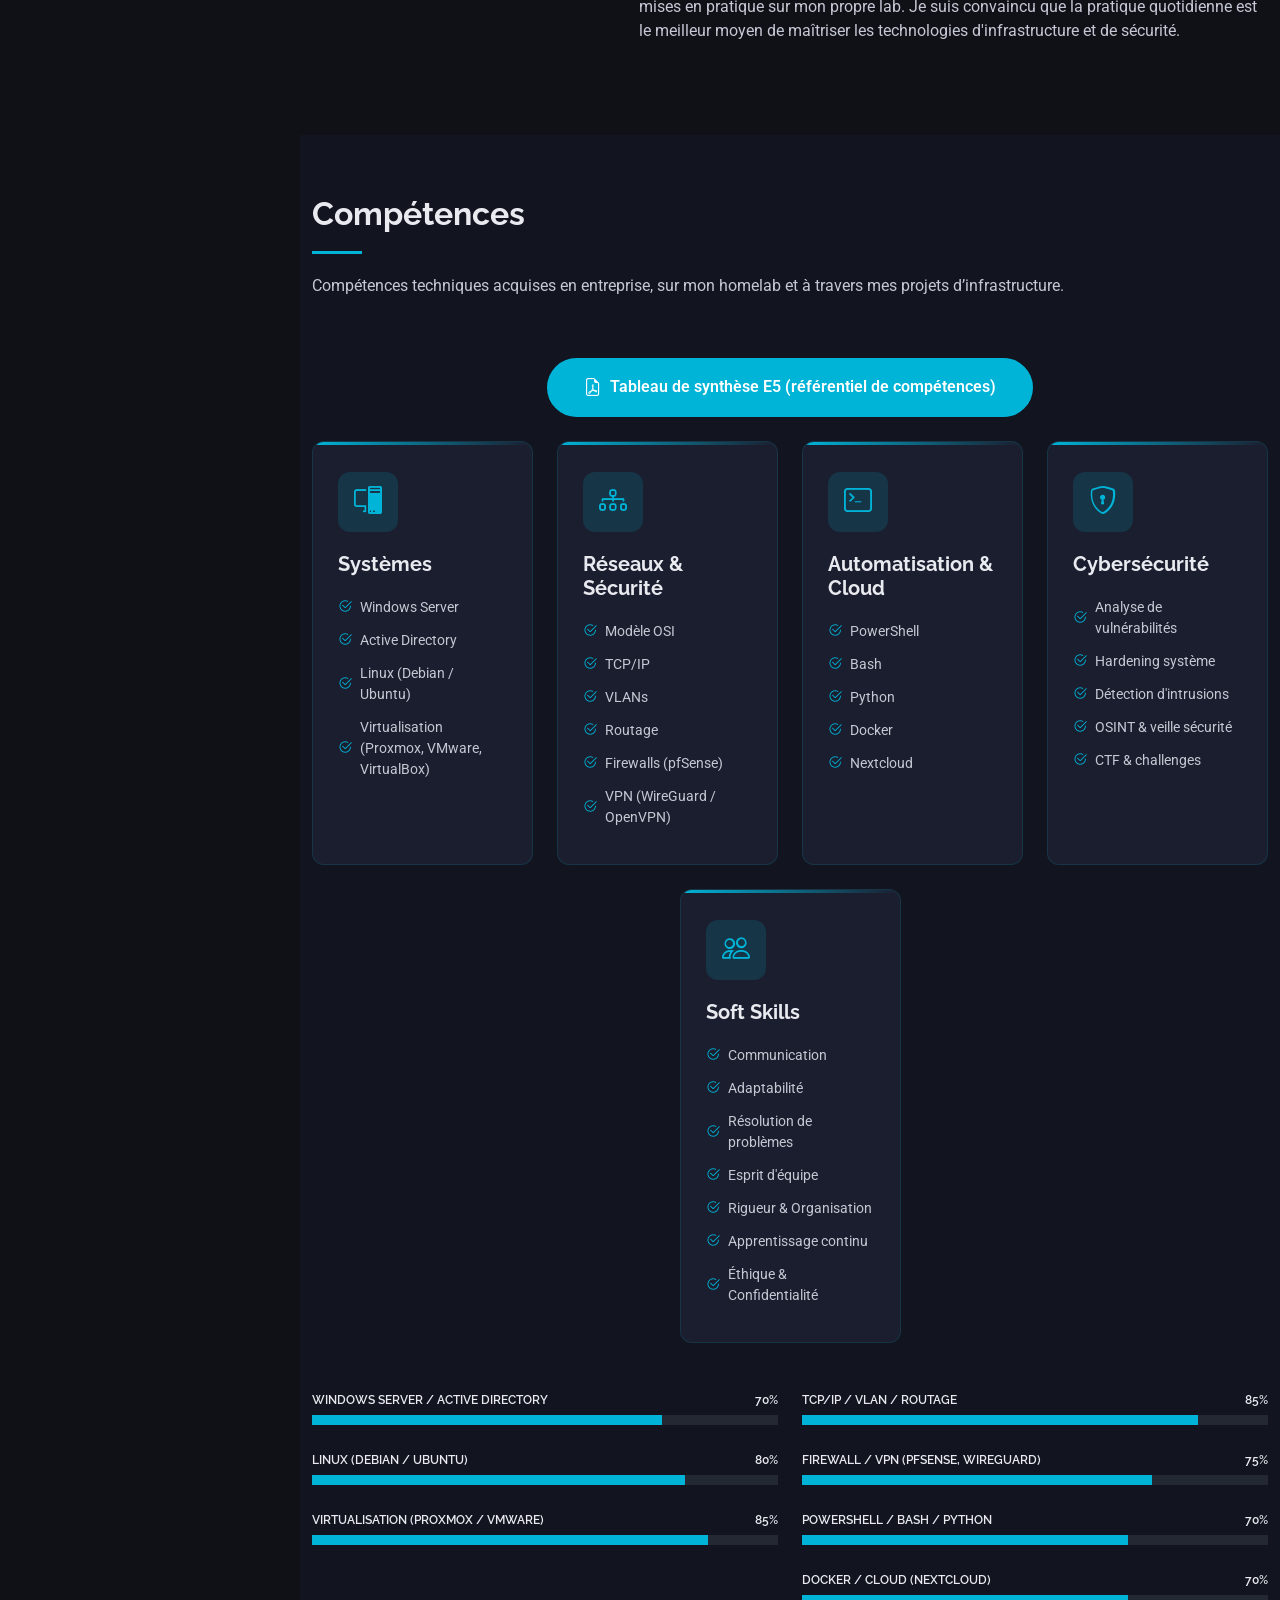
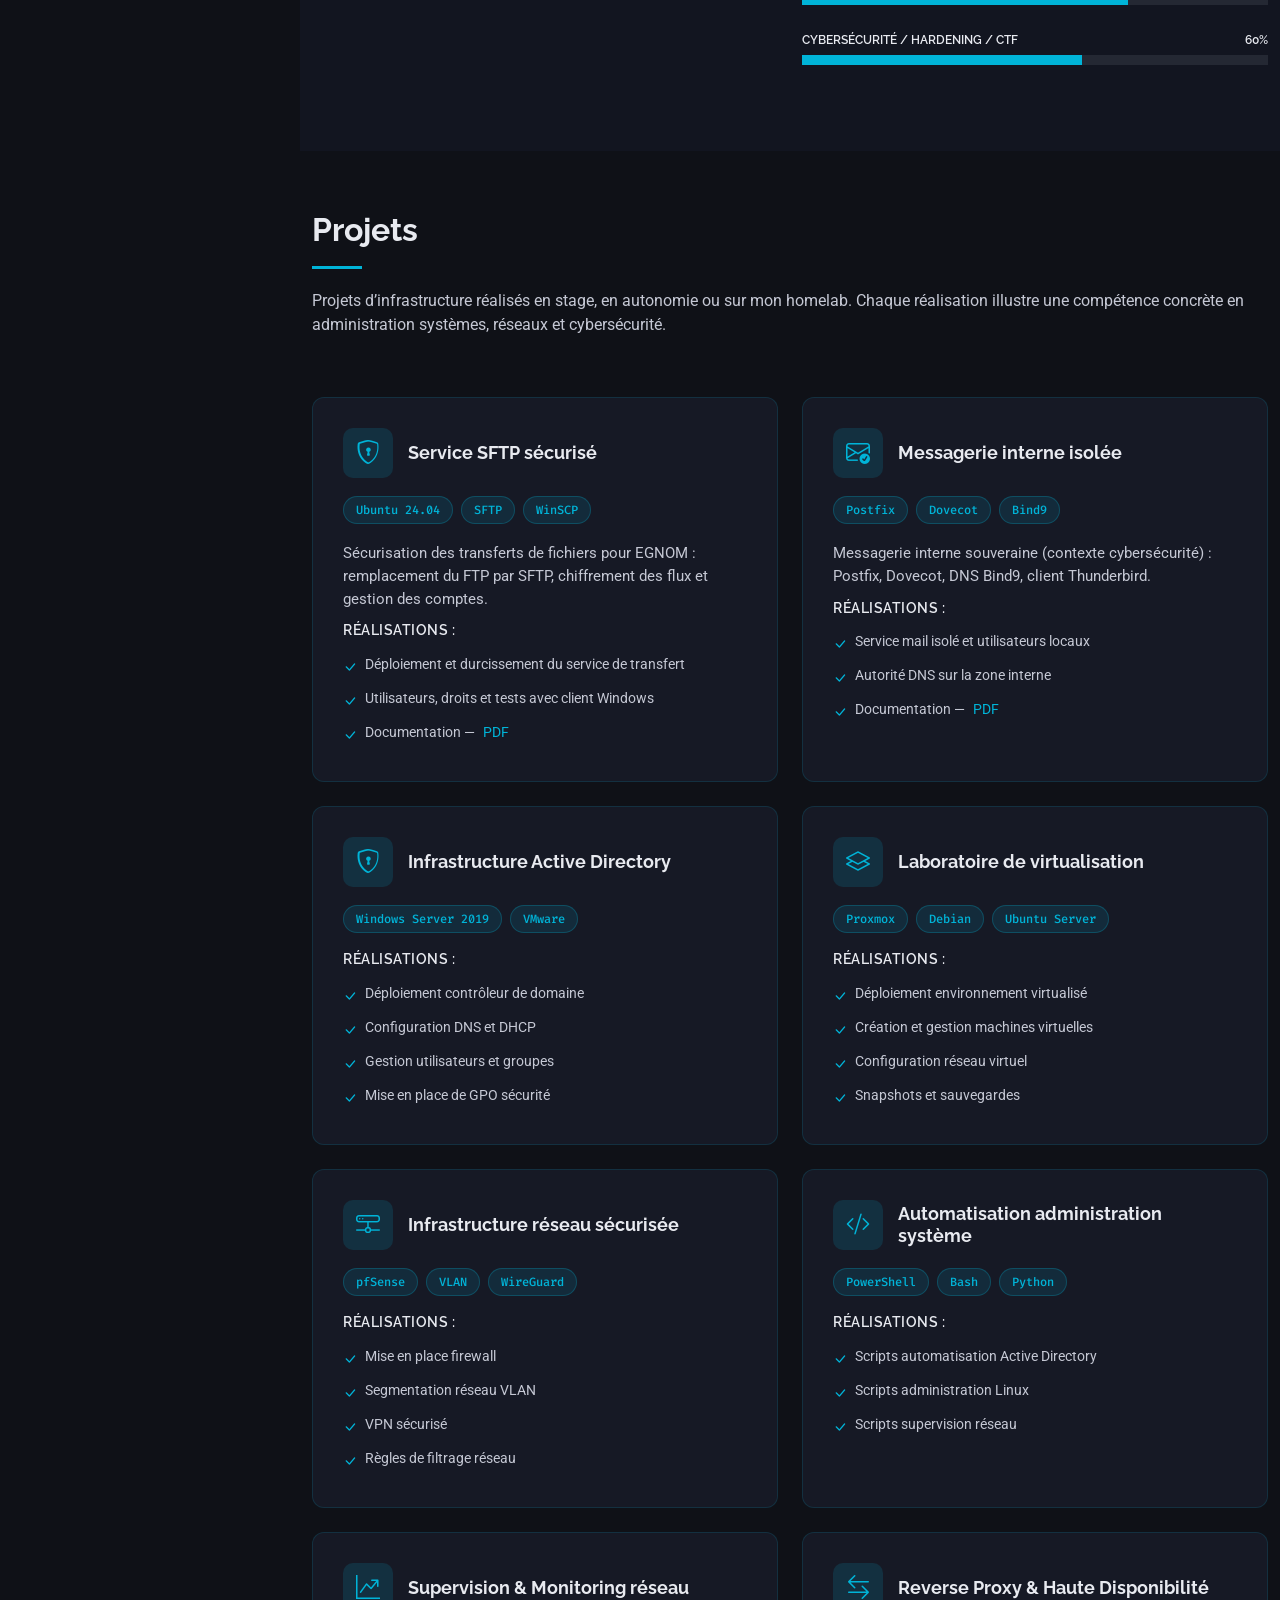
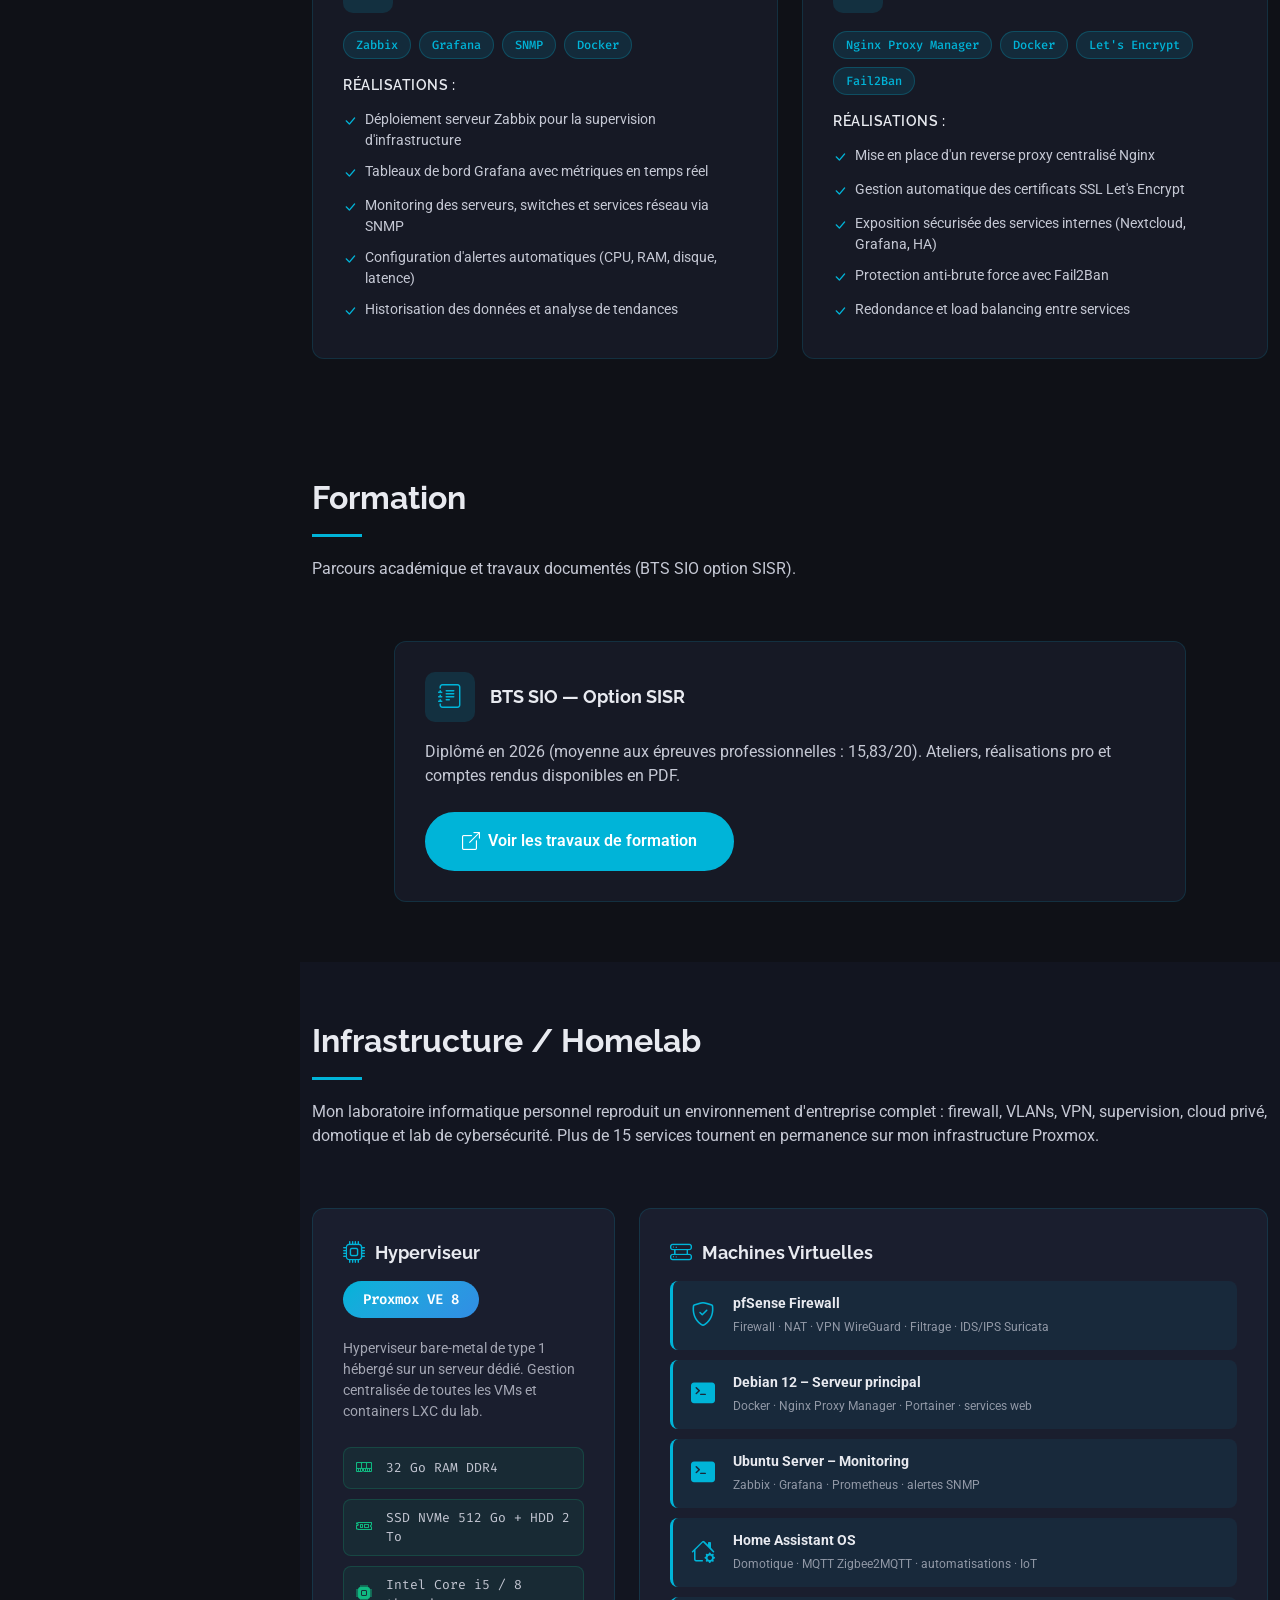
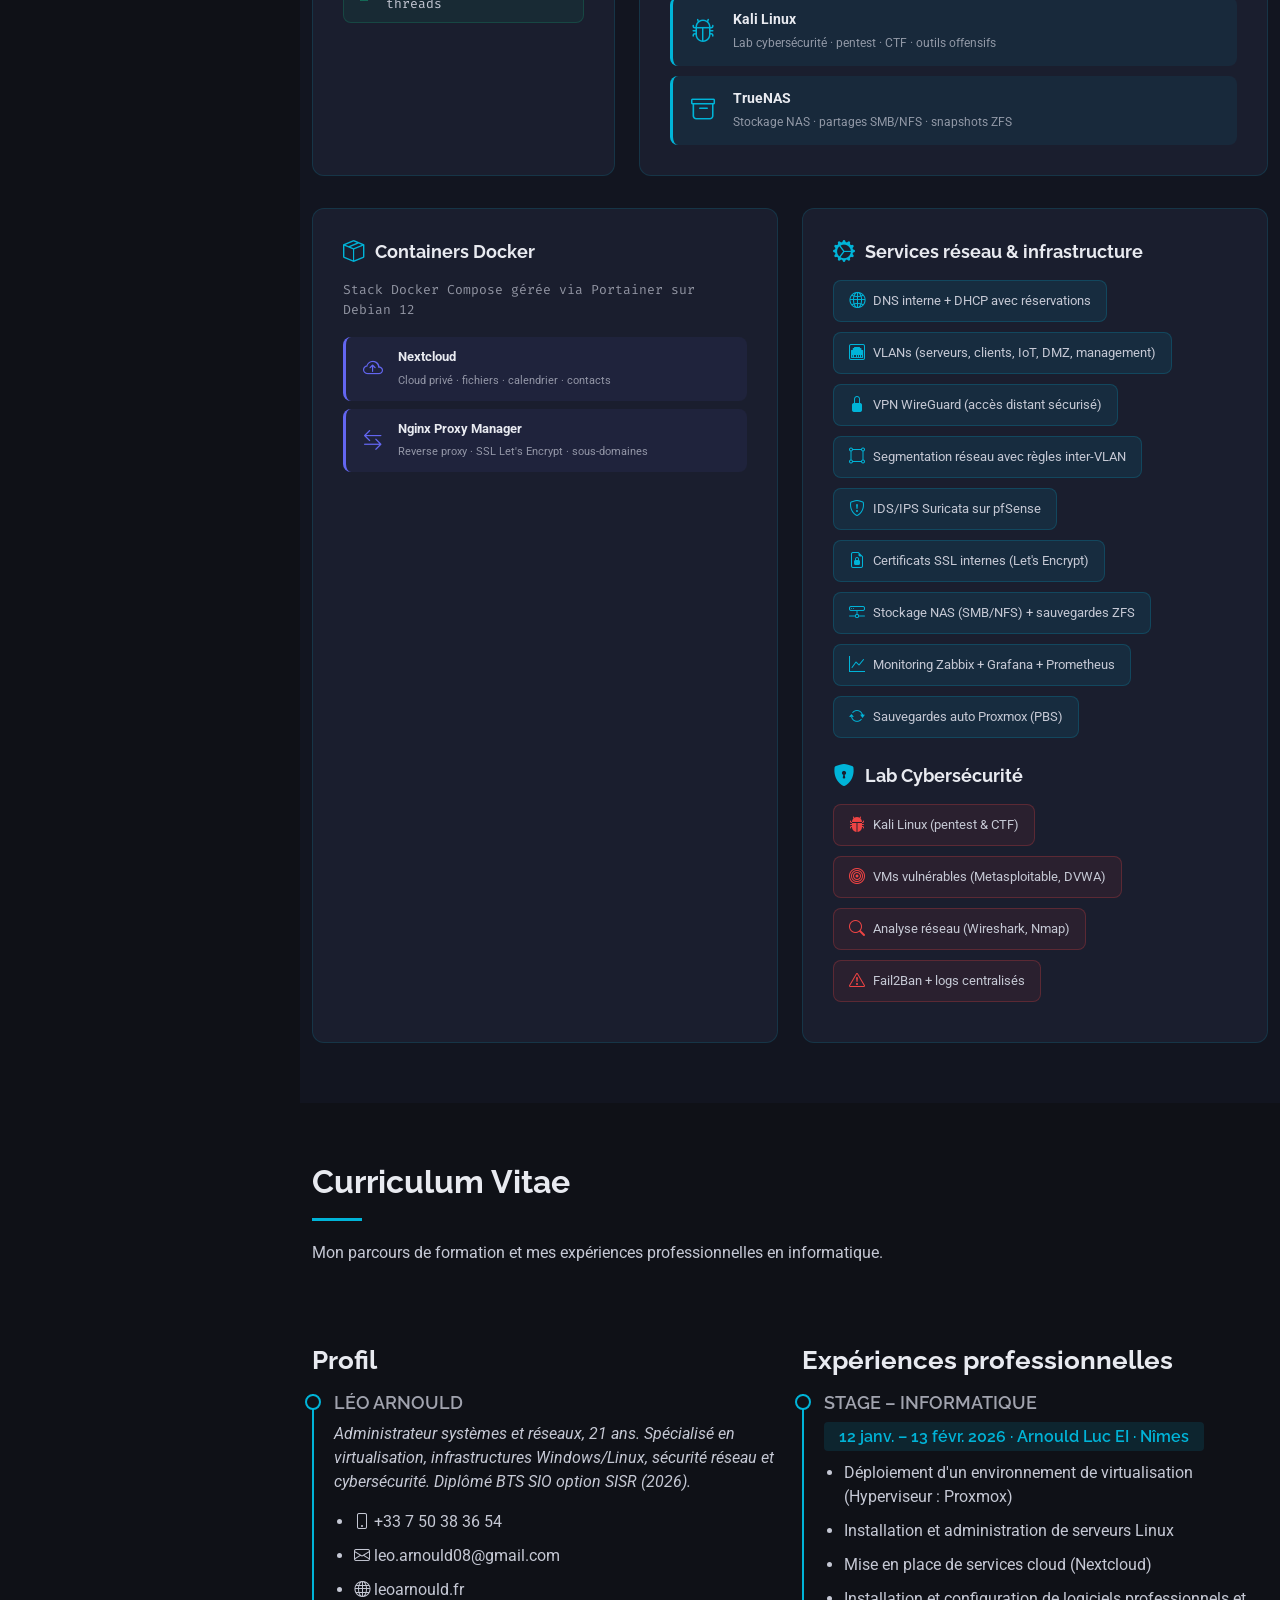
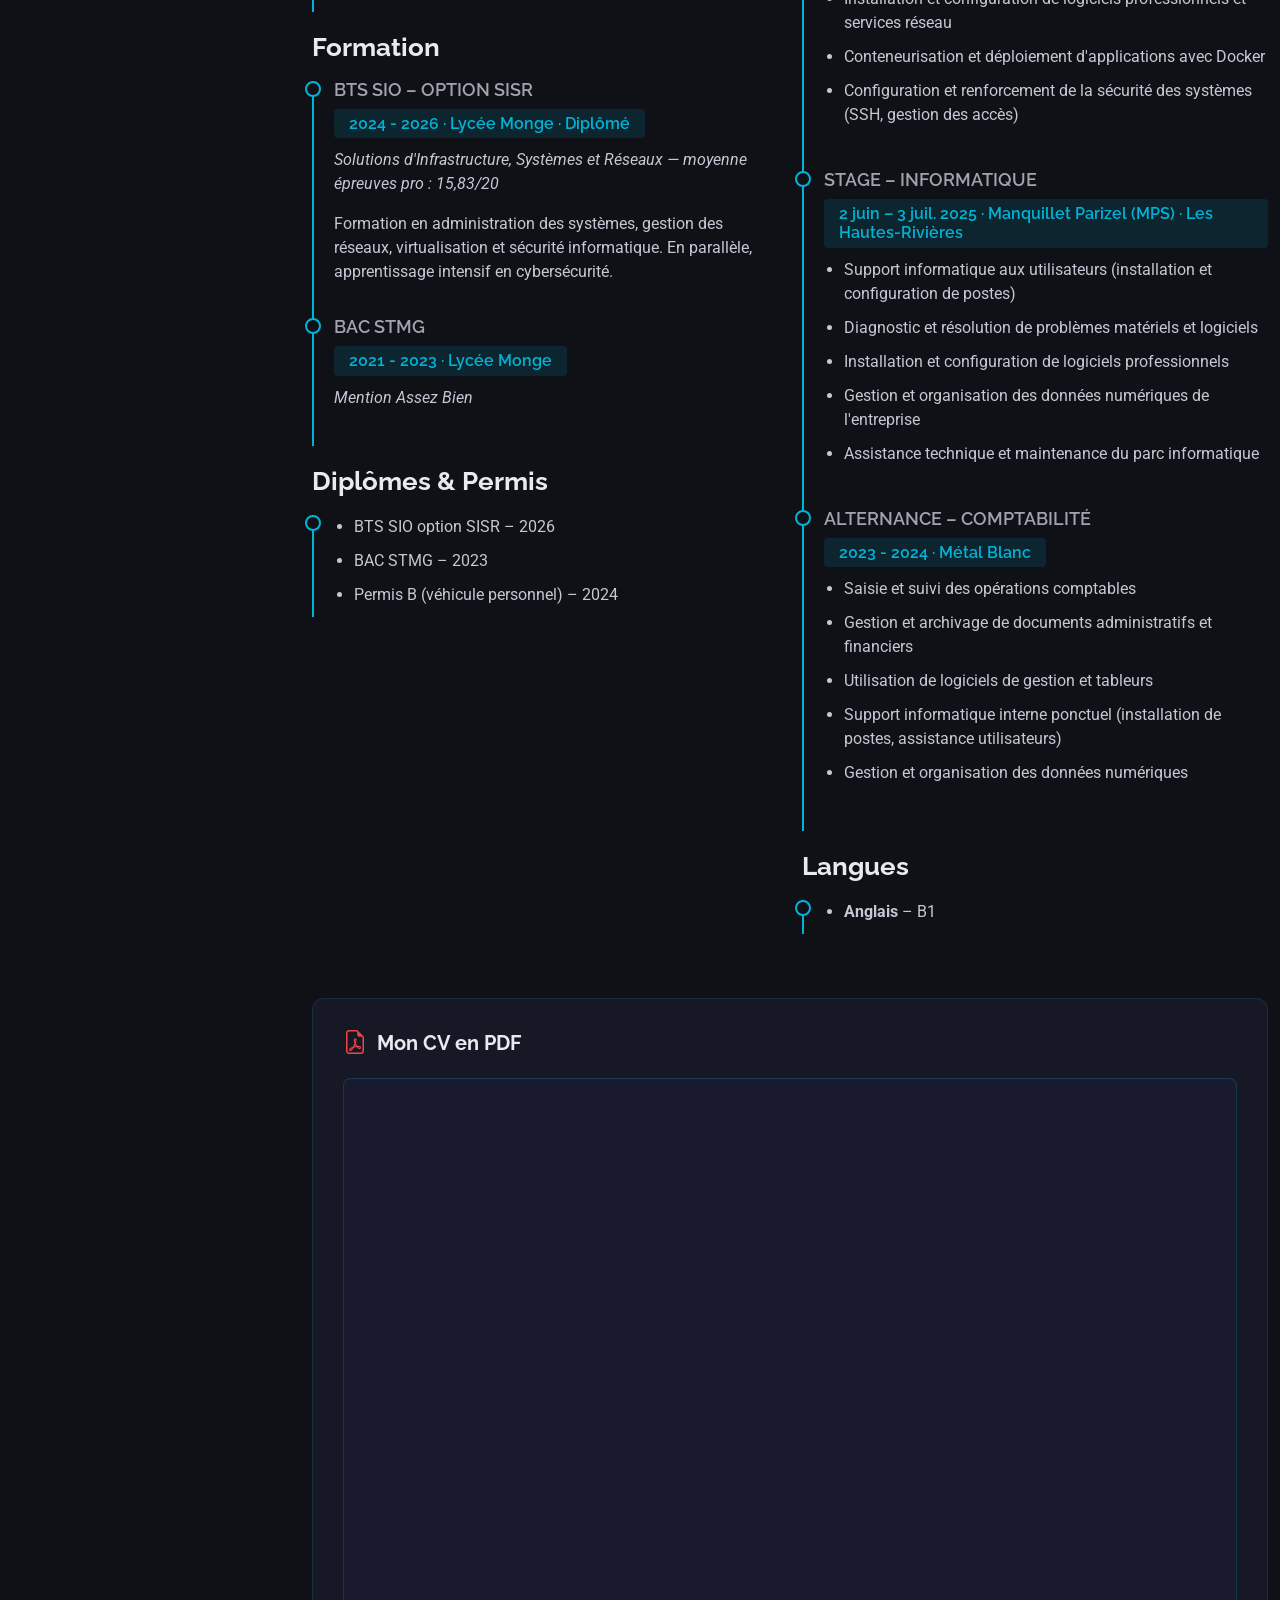
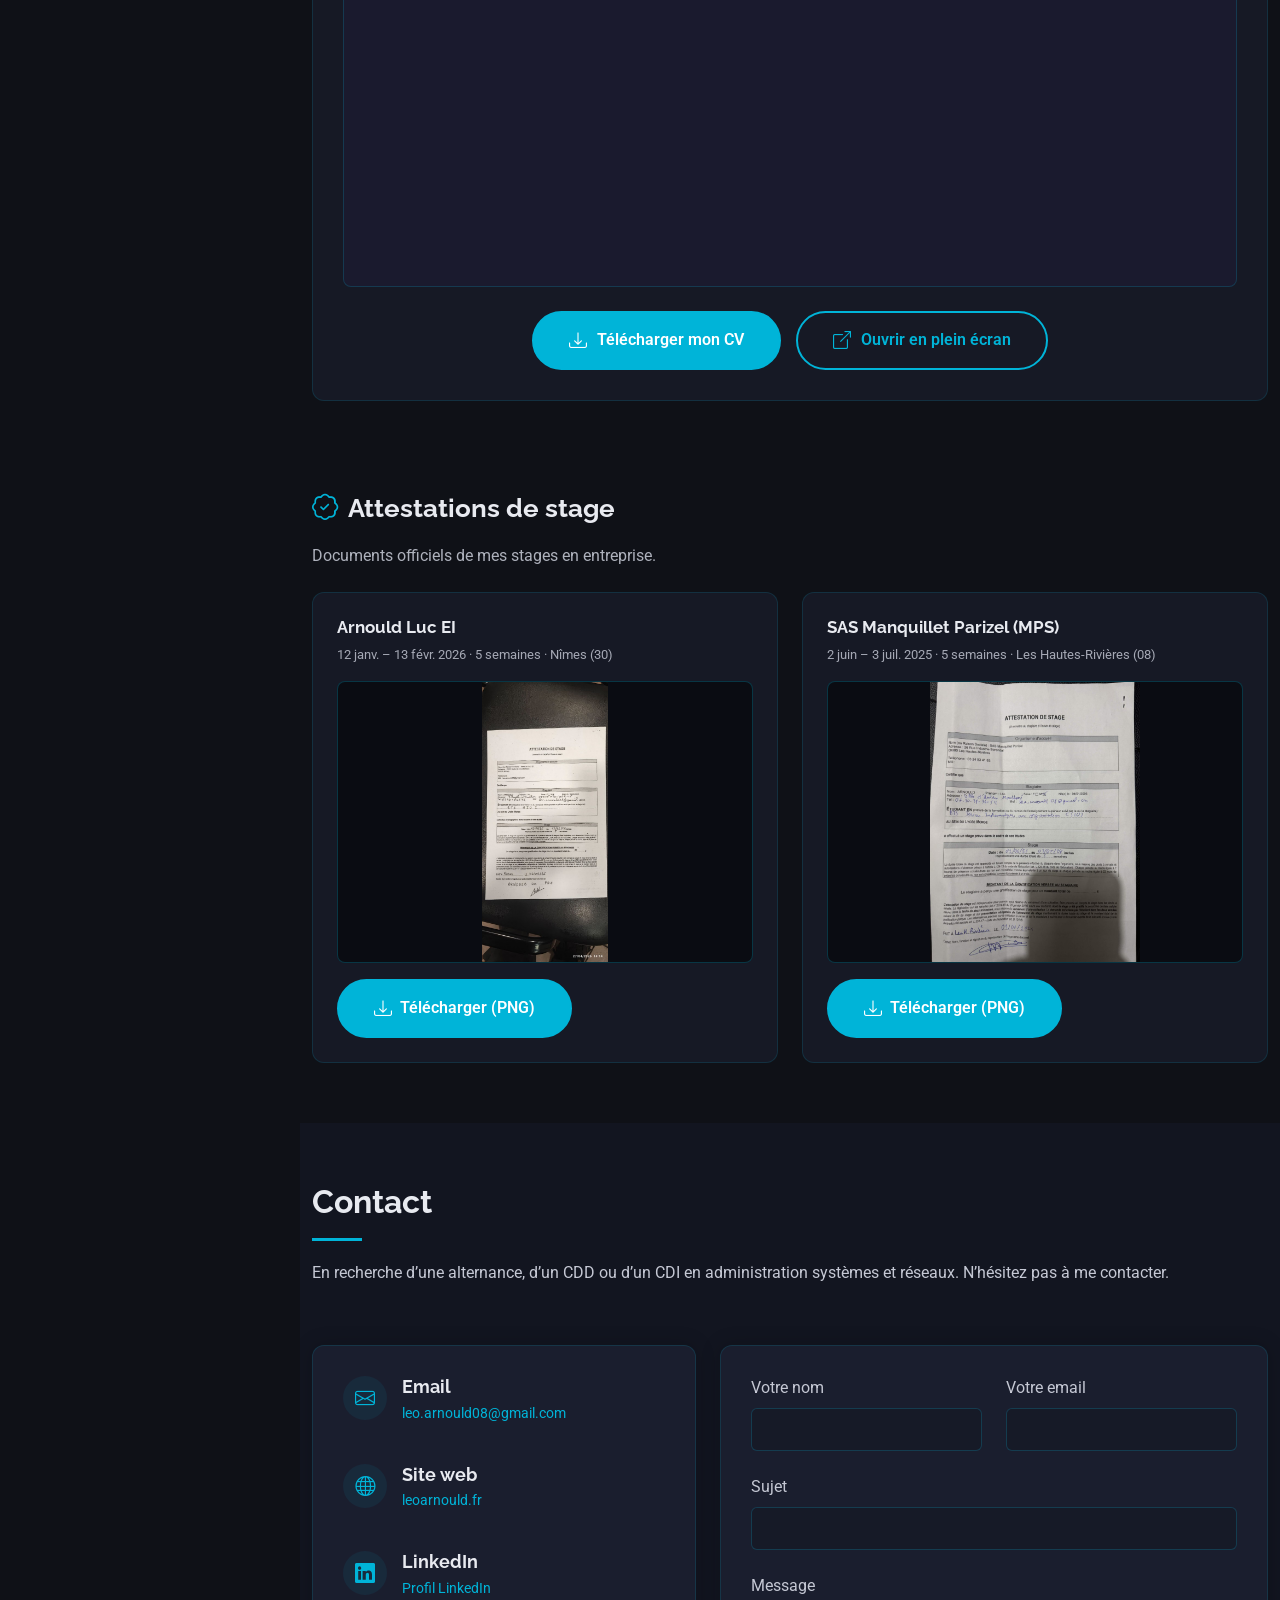
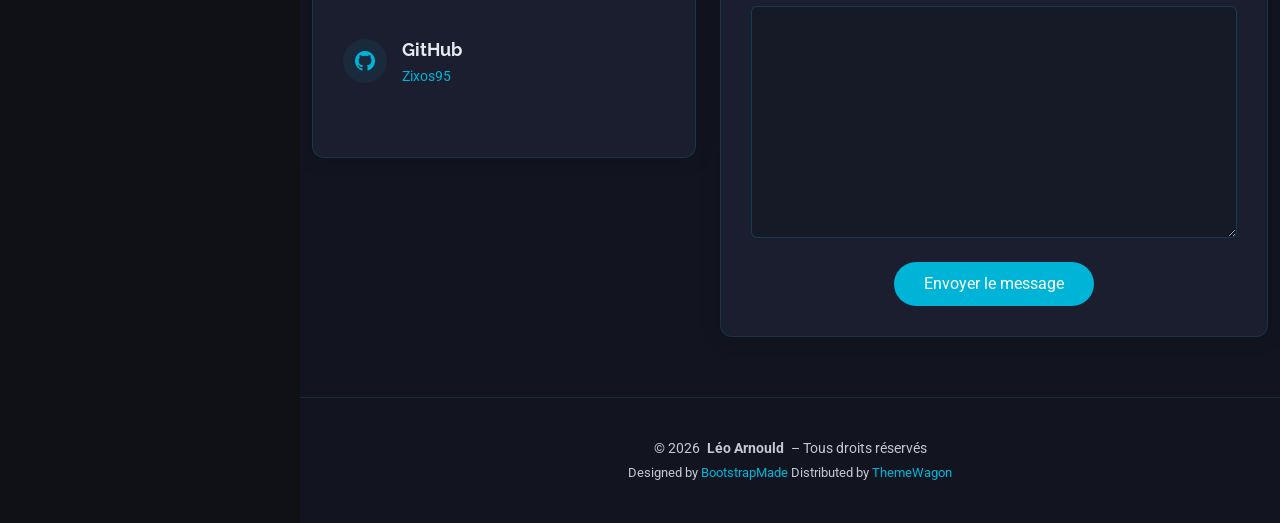
==== commit 8b9b4cf9: "Indiquer la recherche d'alternance, CDD ou CDI sur le portfolio. Co-authored-by: Cursor <cursoragent" ====
--- a/index.html
+++ b/index.html
@@ -129,7 +129,7 @@
                 <ul>
                   <li><i class="bi bi-chevron-right"></i> <strong>Spécialité :</strong> <span>Infra IT & Cybersécurité</span></li>
                   <li><i class="bi bi-chevron-right"></i> <strong>Environnements :</strong> <span>Windows / Linux</span></li>
-                  <li><i class="bi bi-chevron-right"></i> <strong>Disponibilité :</strong> <span>En recherche active</span></li>
+                  <li><i class="bi bi-chevron-right"></i> <strong>Disponibilité :</strong> <span>Alternance, CDD ou CDI</span></li>
                 </ul>
               </div>
             </div>
@@ -825,7 +825,7 @@
 
       <div class="container section-title" data-aos="fade-up">
         <h2>Contact</h2>
-        <p>N'hésitez pas à me contacter pour toute opportunité professionnelle ou question technique.</p>
+        <p>En recherche d’une alternance, d’un CDD ou d’un CDI en administration systèmes et réseaux. N’hésitez pas à me contacter.</p>
       </div><div class="container" data-aos="fade-up" data-aos-delay="100">
 
         <div class="row gy-4 justify-content-center">
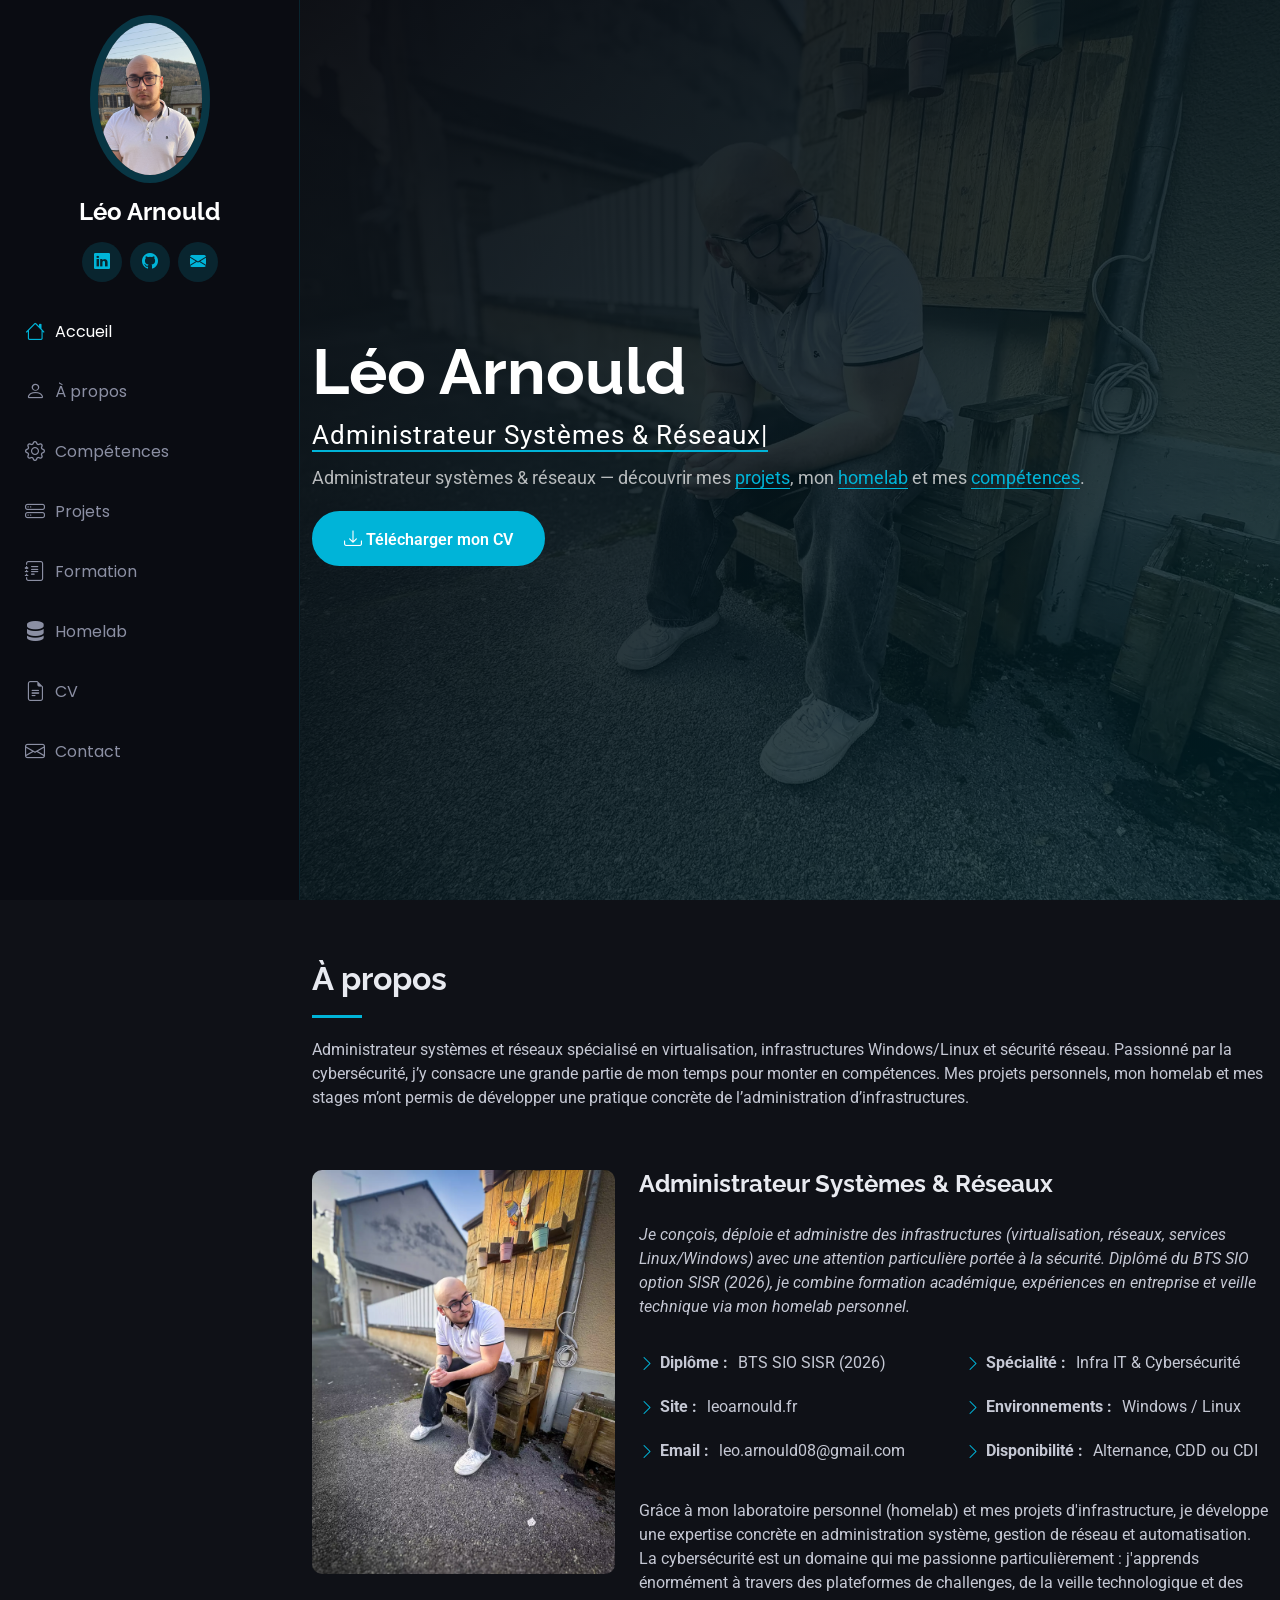
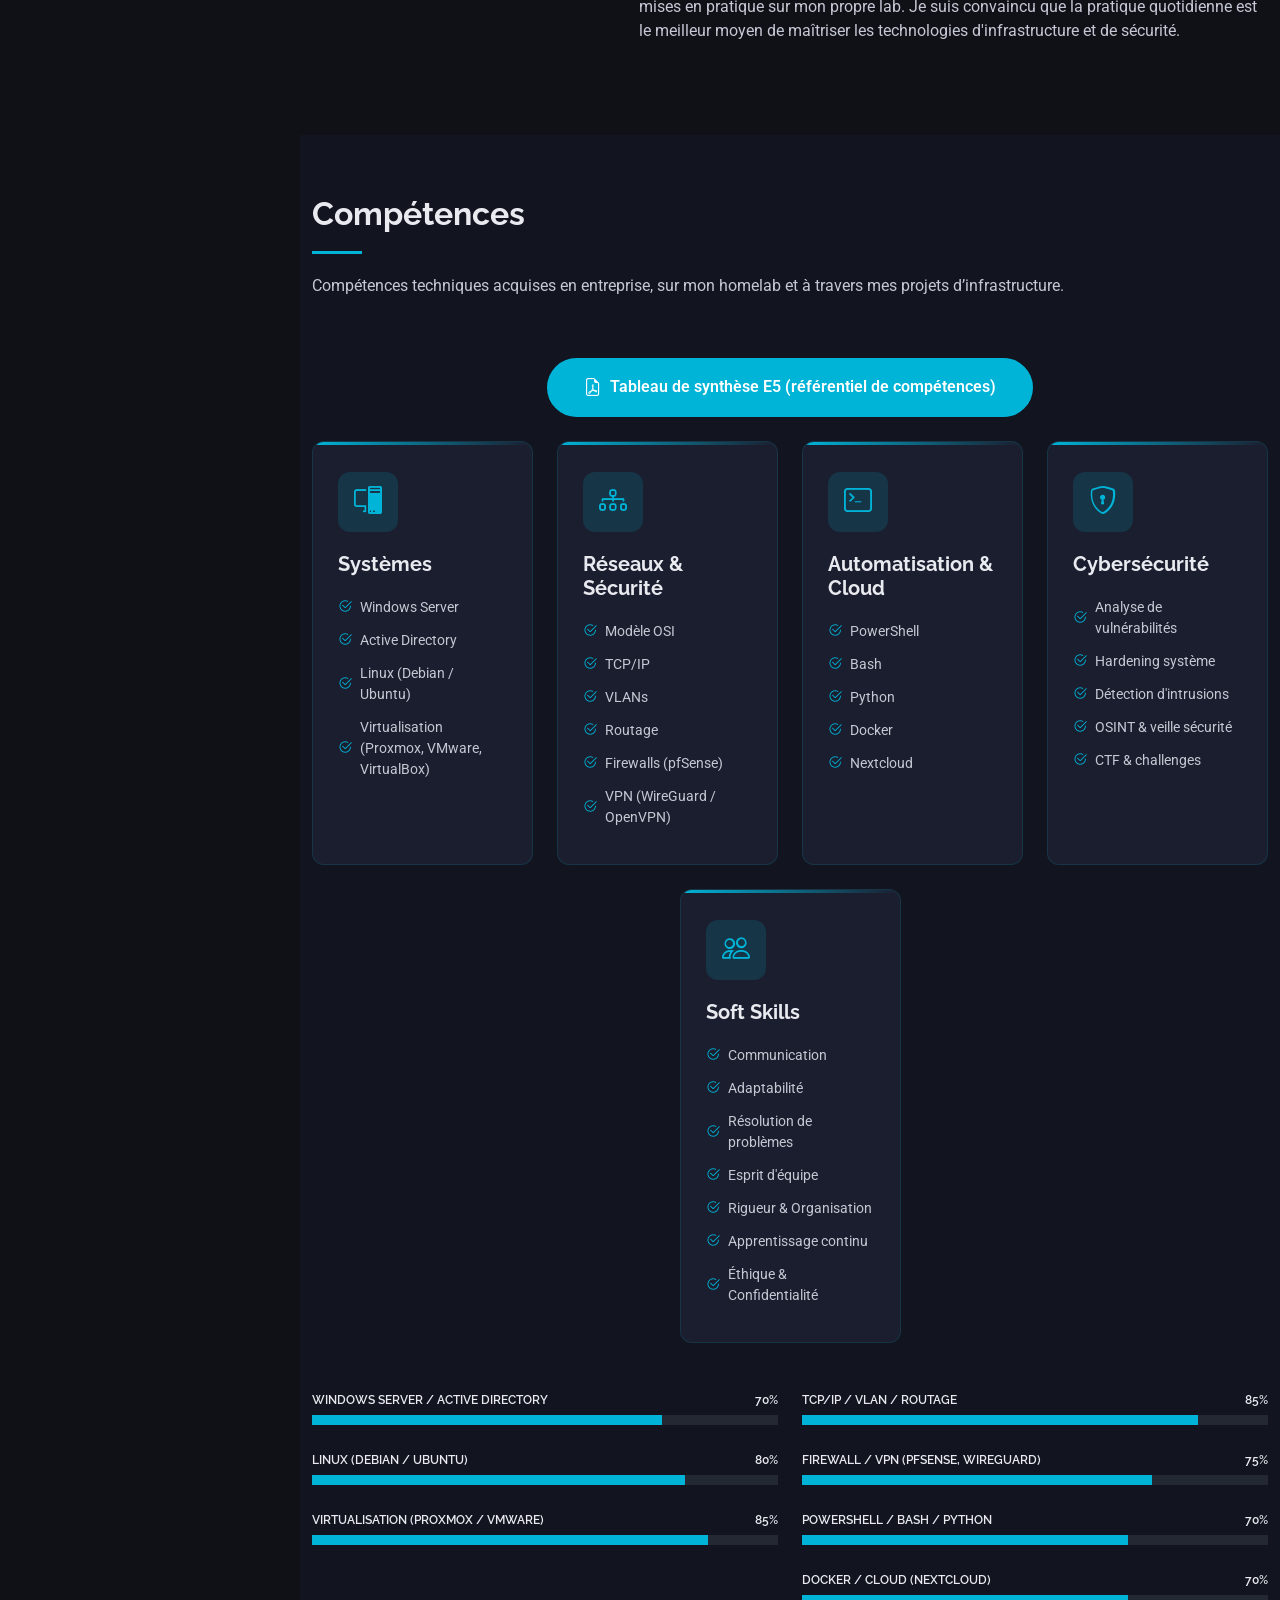
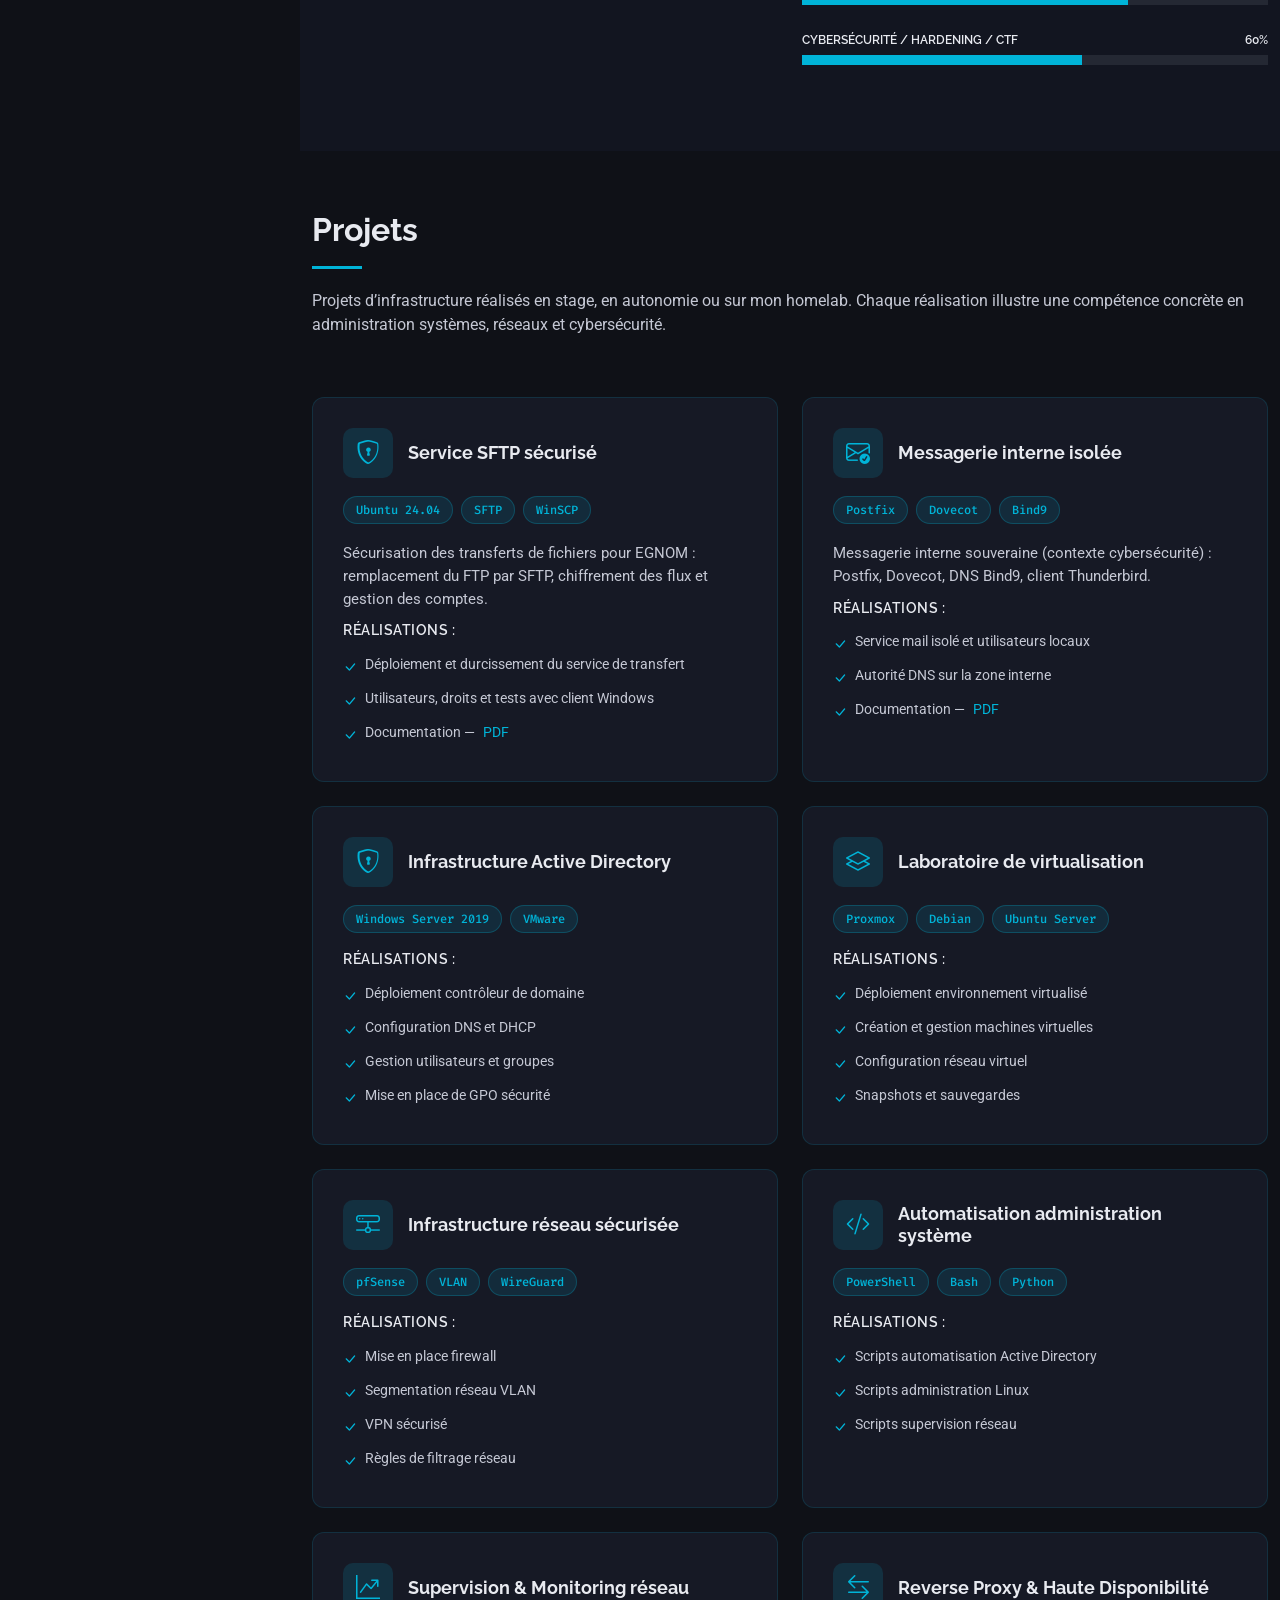
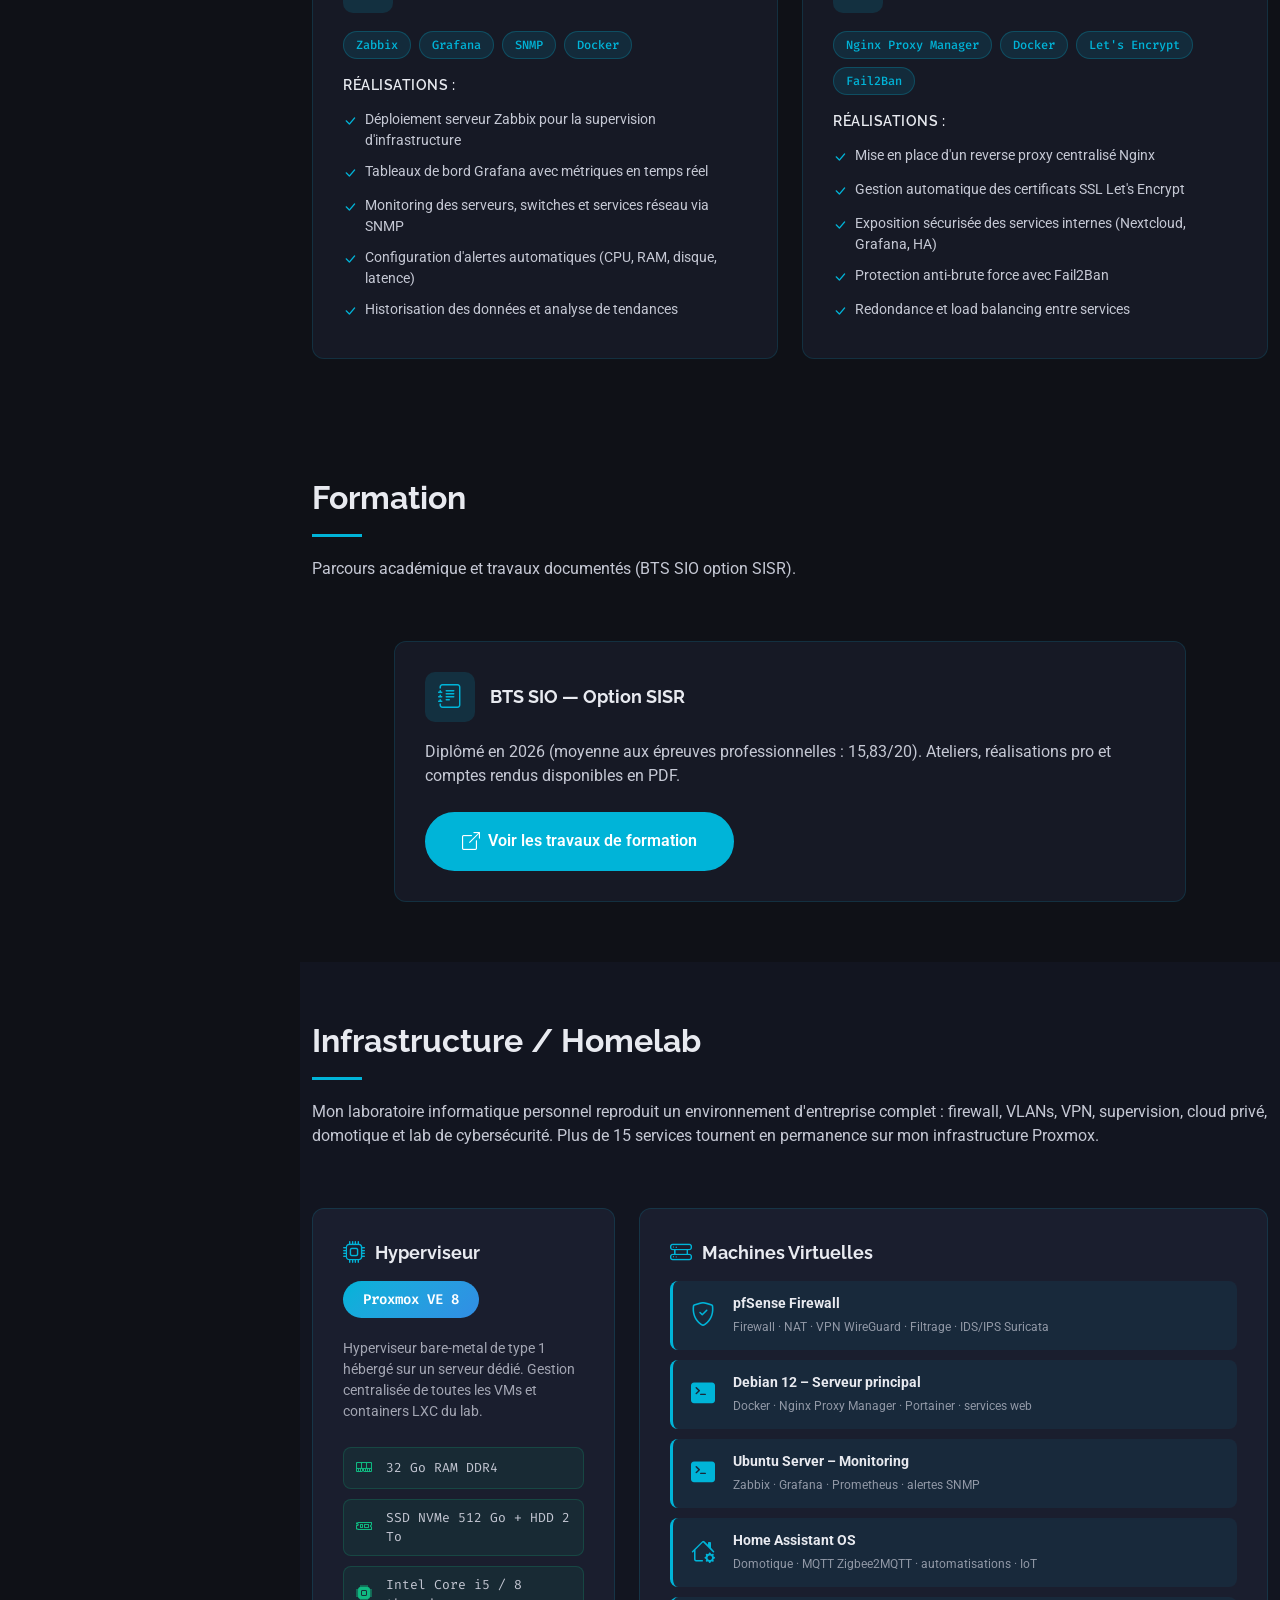
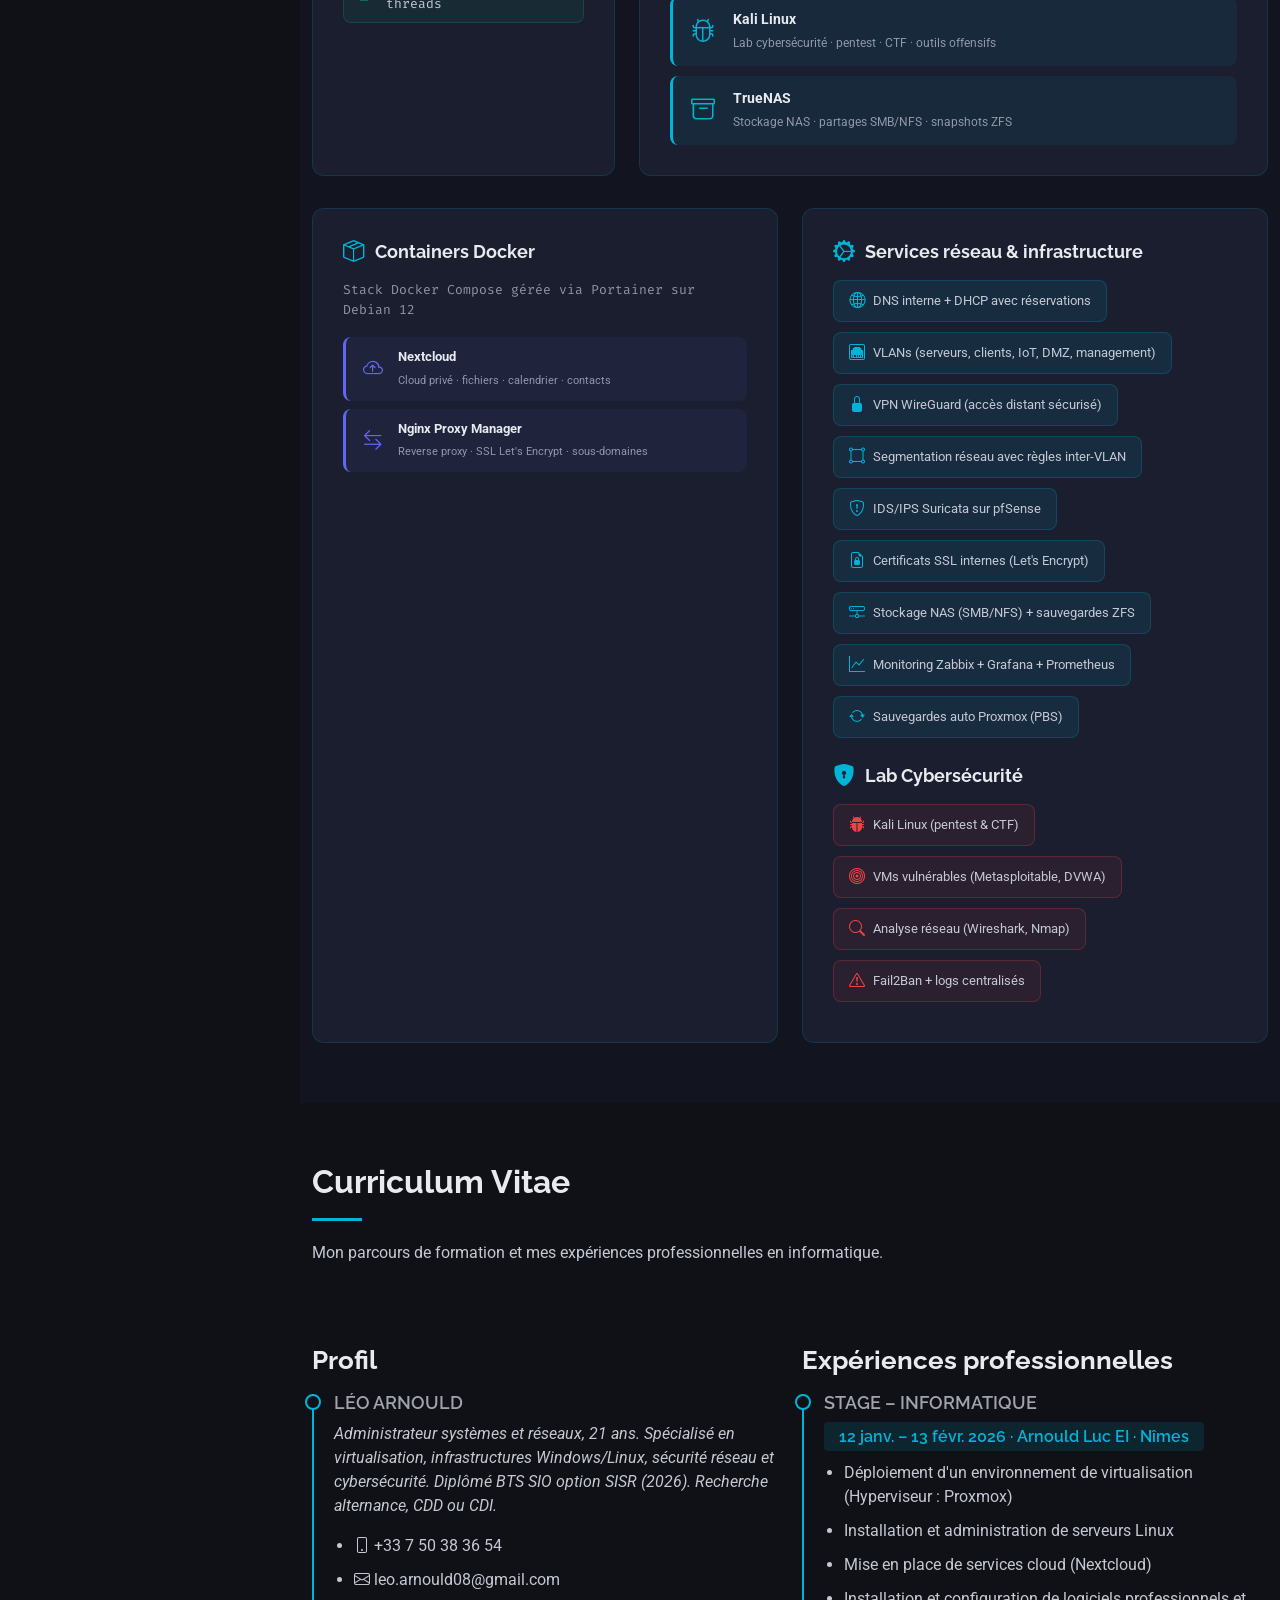
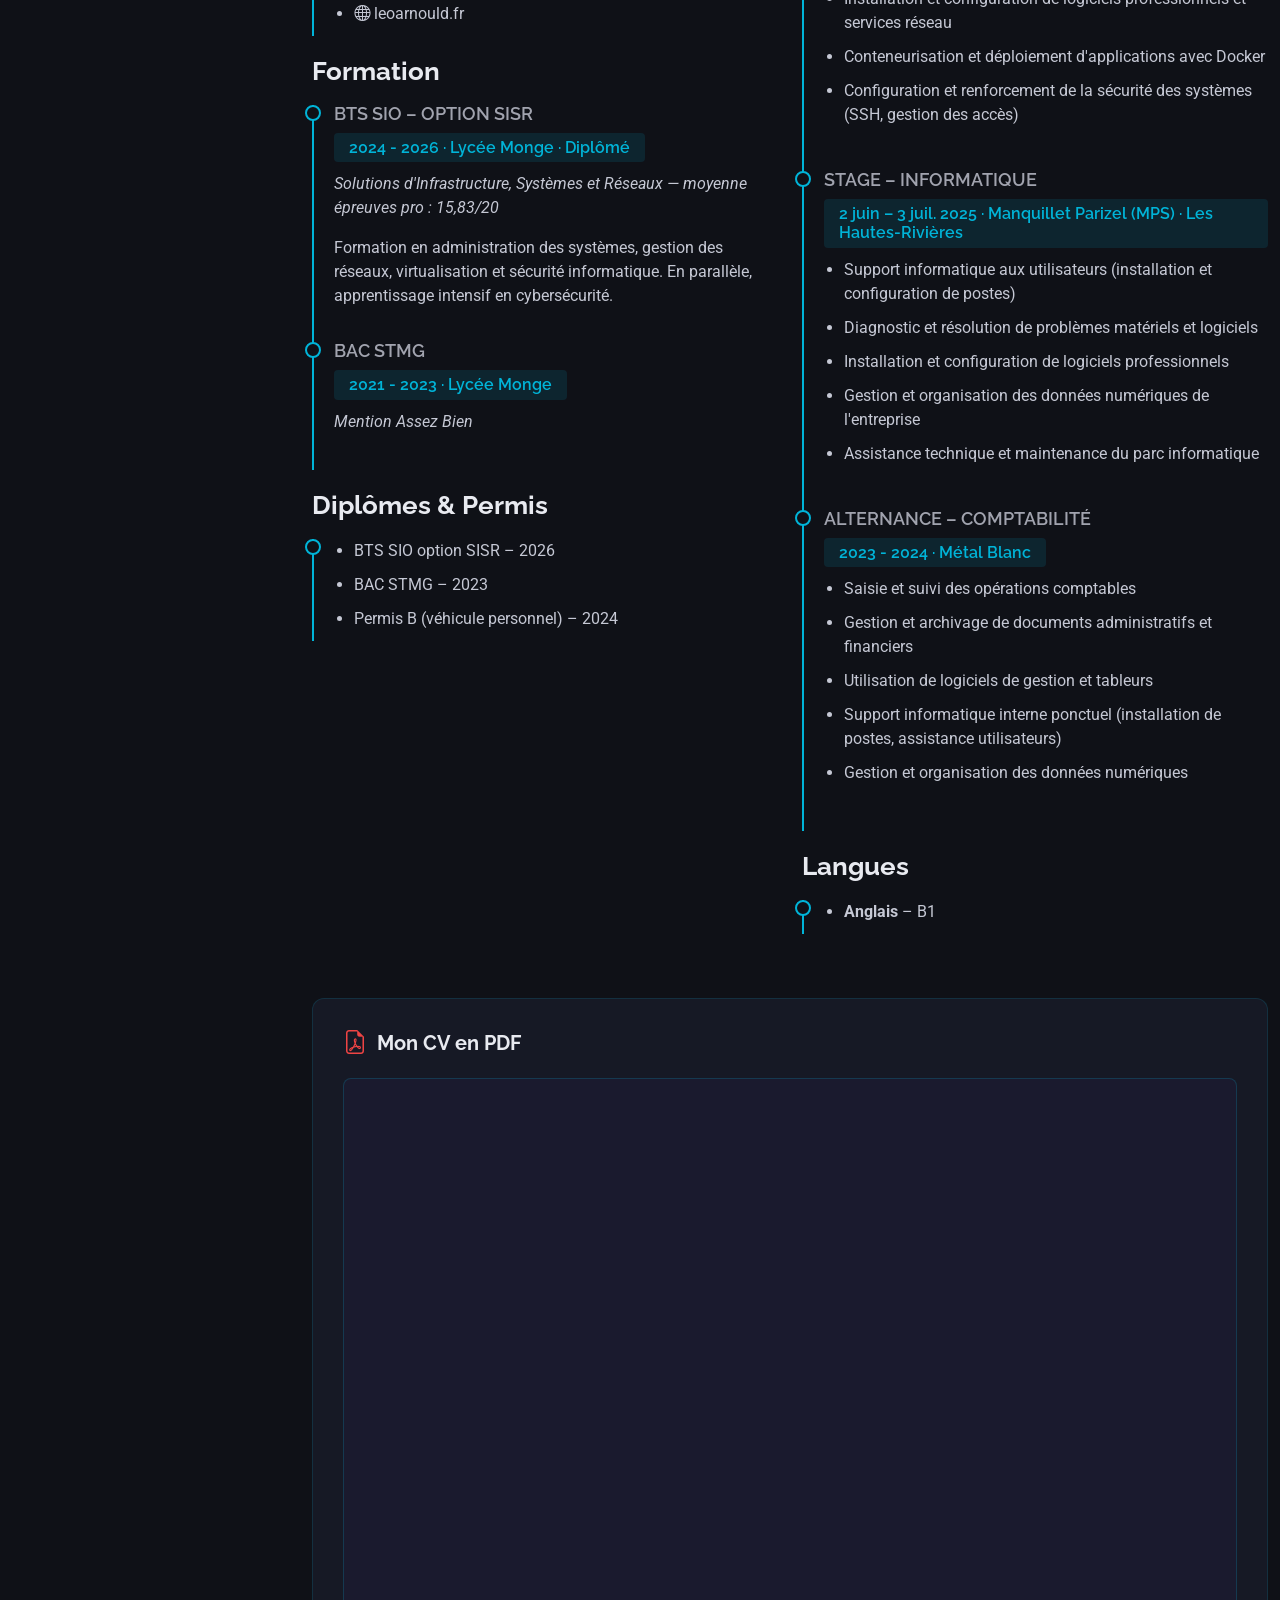
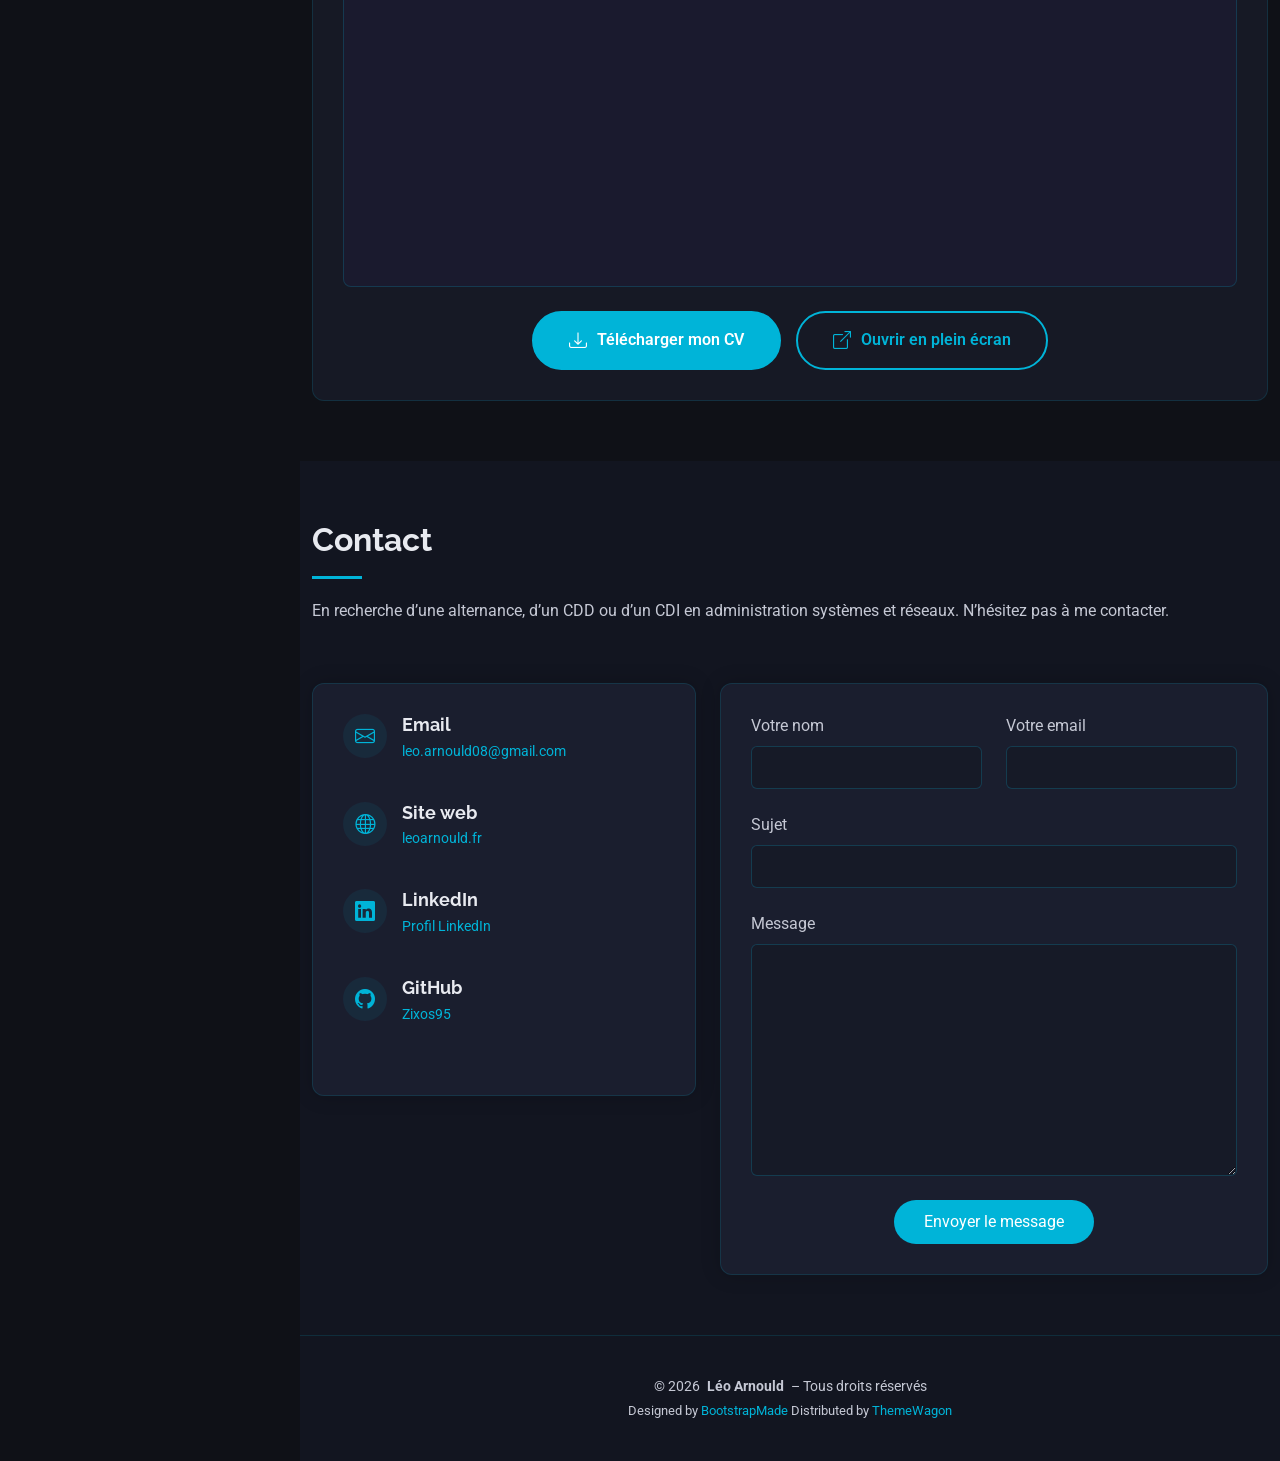
==== commit 89540fe6: "Supprimer la section Attestations de stage du CV en ligne. Co-authored-by: Cursor <cursoragent@curso" ====
--- a/index.html
+++ b/index.html
@@ -697,7 +697,7 @@
 
             <div class="resume-item pb-0">
               <h4>Léo Arnould</h4>
-              <p><em>Administrateur systèmes et réseaux, 21 ans. Spécialisé en virtualisation, infrastructures Windows/Linux, sécurité réseau et cybersécurité. Diplômé BTS SIO option SISR (2026).</em></p>
+              <p><em>Administrateur systèmes et réseaux, 21 ans. Spécialisé en virtualisation, infrastructures Windows/Linux, sécurité réseau et cybersécurité. Diplômé BTS SIO option SISR (2026). Recherche alternance, CDD ou CDI.</em></p>
               <ul>
                 <li><i class="bi bi-phone"></i> +33 7 50 38 36 54</li>
                 <li><i class="bi bi-envelope"></i> leo.arnould08@gmail.com</li>
@@ -784,41 +784,6 @@
           </div>
         </div>
 
-        <div class="row mt-5 gy-4 attestations-stage" data-aos="fade-up" data-aos-delay="350">
-          <div class="col-12">
-            <h3 class="resume-title"><i class="bi bi-patch-check"></i> Attestations de stage</h3>
-            <p class="mb-0" style="max-width: 720px; color: color-mix(in srgb, var(--default-color), transparent 12%);">Documents officiels de mes stages en entreprise.</p>
-          </div>
-          <div class="col-lg-6" data-aos="fade-up" data-aos-delay="100">
-            <div class="attestation-stage-card h-100">
-              <h4>Arnould Luc EI</h4>
-              <p class="stage-meta">12 janv. – 13 févr. 2026 · 5 semaines · Nîmes (30)</p>
-              <a href="assets/docs/stages/attestation-stage-luc-arnould-ei-2026.png" target="_blank" rel="noopener noreferrer" class="thumb-link mt-3" title="Agrandir l’attestation">
-                <img src="assets/docs/stages/attestation-stage-luc-arnould-ei-2026.png" alt="Attestation de stage — Arnould Luc EI, infrastructure et virtualisation, janvier-février 2026" loading="lazy" decoding="async">
-              </a>
-              <div class="stage-actions">
-                <a href="assets/docs/stages/attestation-stage-luc-arnould-ei-2026.png" download class="btn-download-cv" style="display: inline-flex; align-items: center; gap: 8px;">
-                  <i class="bi bi-download"></i> Télécharger (PNG)
-                </a>
-              </div>
-            </div>
-          </div>
-          <div class="col-lg-6" data-aos="fade-up" data-aos-delay="150">
-            <div class="attestation-stage-card h-100">
-              <h4>SAS Manquillet Parizel (MPS)</h4>
-              <p class="stage-meta">2 juin – 3 juil. 2025 · 5 semaines · Les Hautes-Rivières (08)</p>
-              <a href="assets/docs/stages/attestation-stage-manquillet-parizel-2025.png" target="_blank" rel="noopener noreferrer" class="thumb-link mt-3" title="Agrandir l’attestation">
-                <img src="assets/docs/stages/attestation-stage-manquillet-parizel-2025.png" alt="Attestation de stage — SAS Manquillet Parizel, support et parc informatique, juin-juillet 2025" loading="lazy" decoding="async">
-              </a>
-              <div class="stage-actions">
-                <a href="assets/docs/stages/attestation-stage-manquillet-parizel-2025.png" download class="btn-download-cv" style="display: inline-flex; align-items: center; gap: 8px;">
-                  <i class="bi bi-download"></i> Télécharger (PNG)
-                </a>
-              </div>
-            </div>
-          </div>
-        </div>
-
       </div>
 
     </section><section id="contact" class="contact section light-background">
